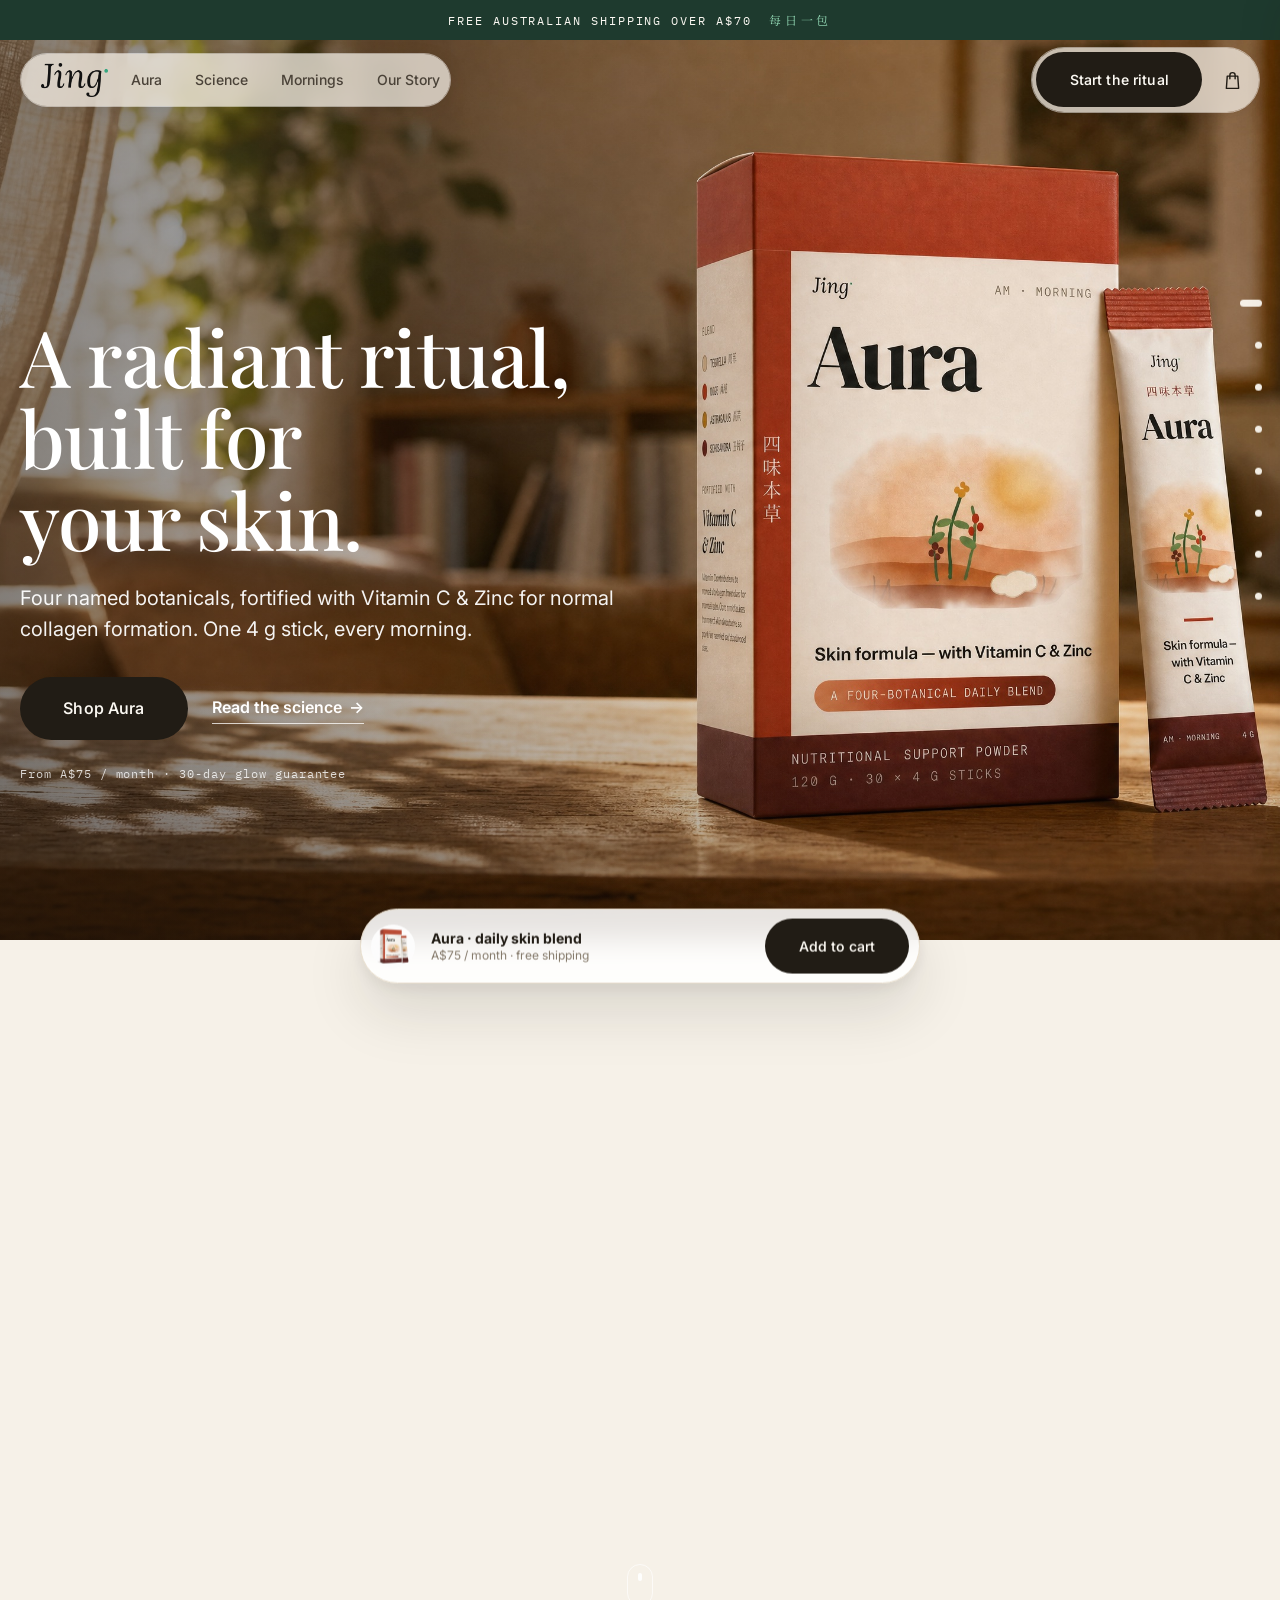
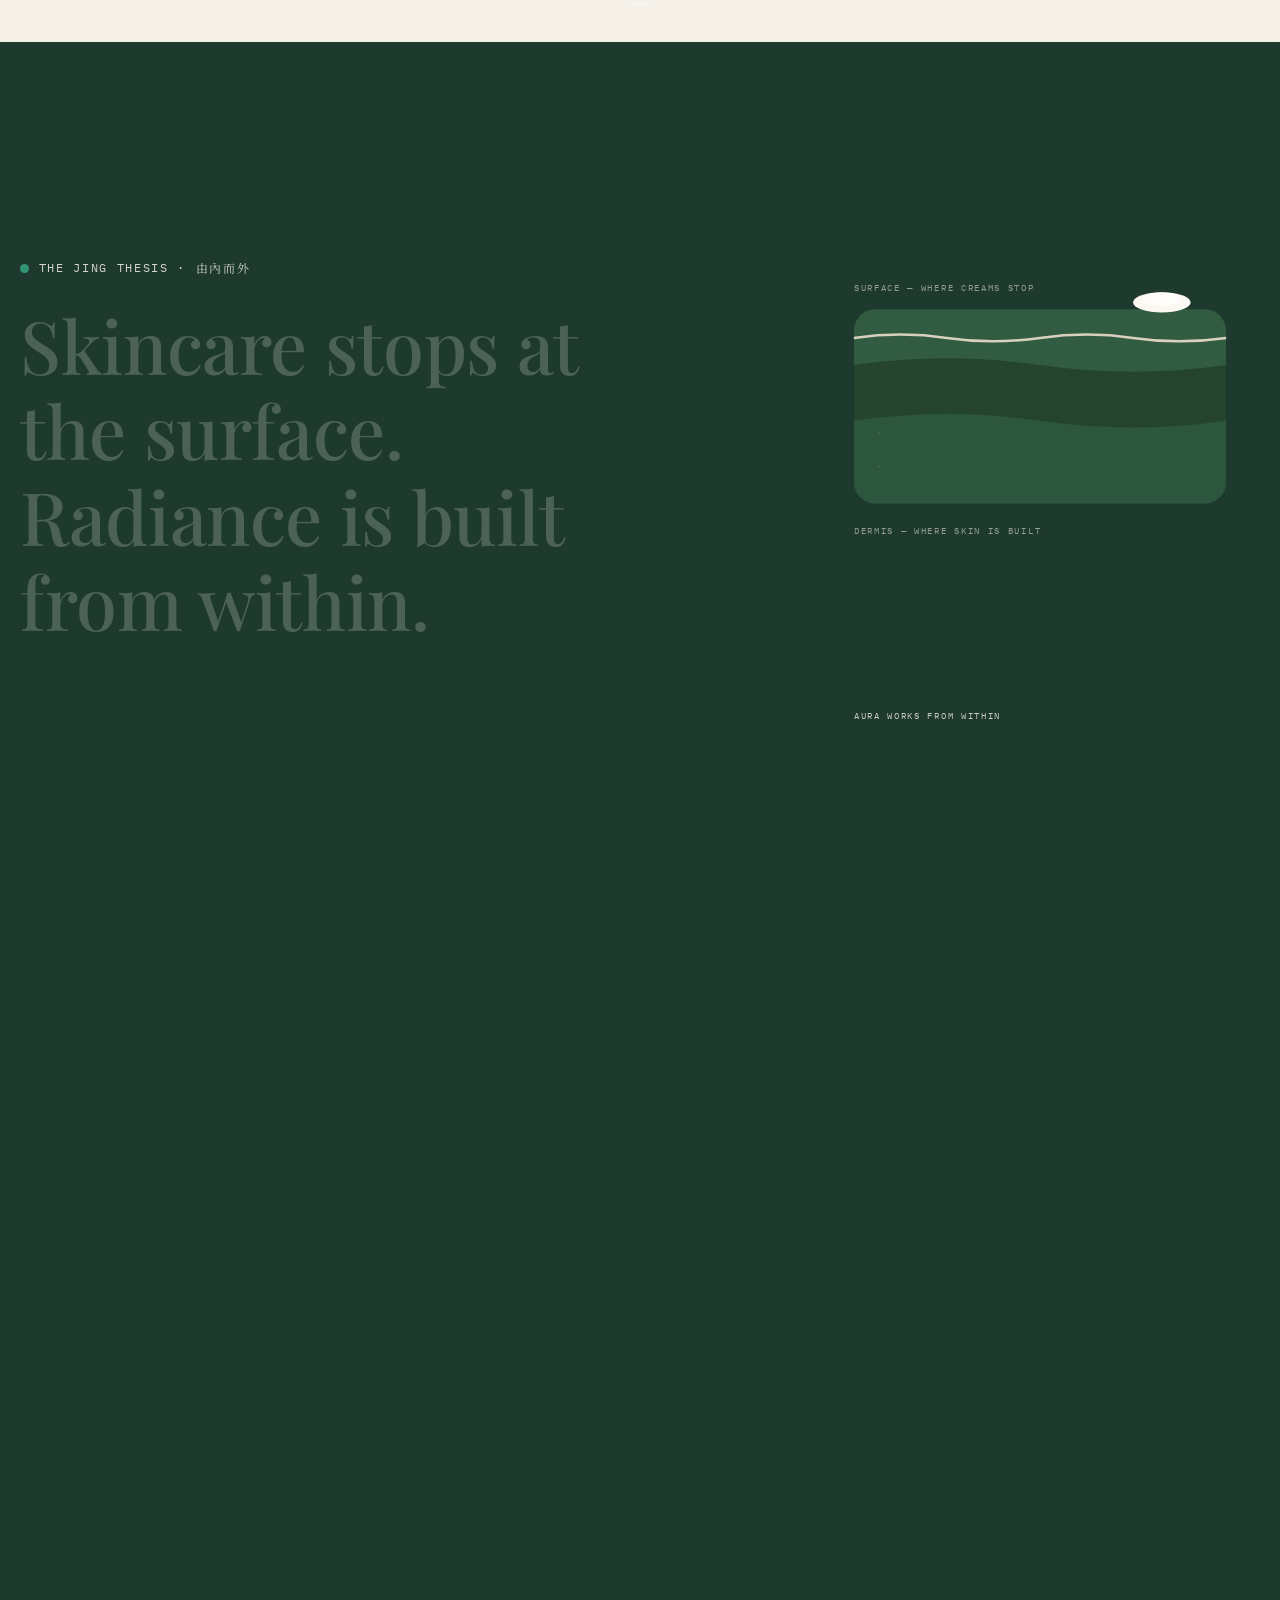
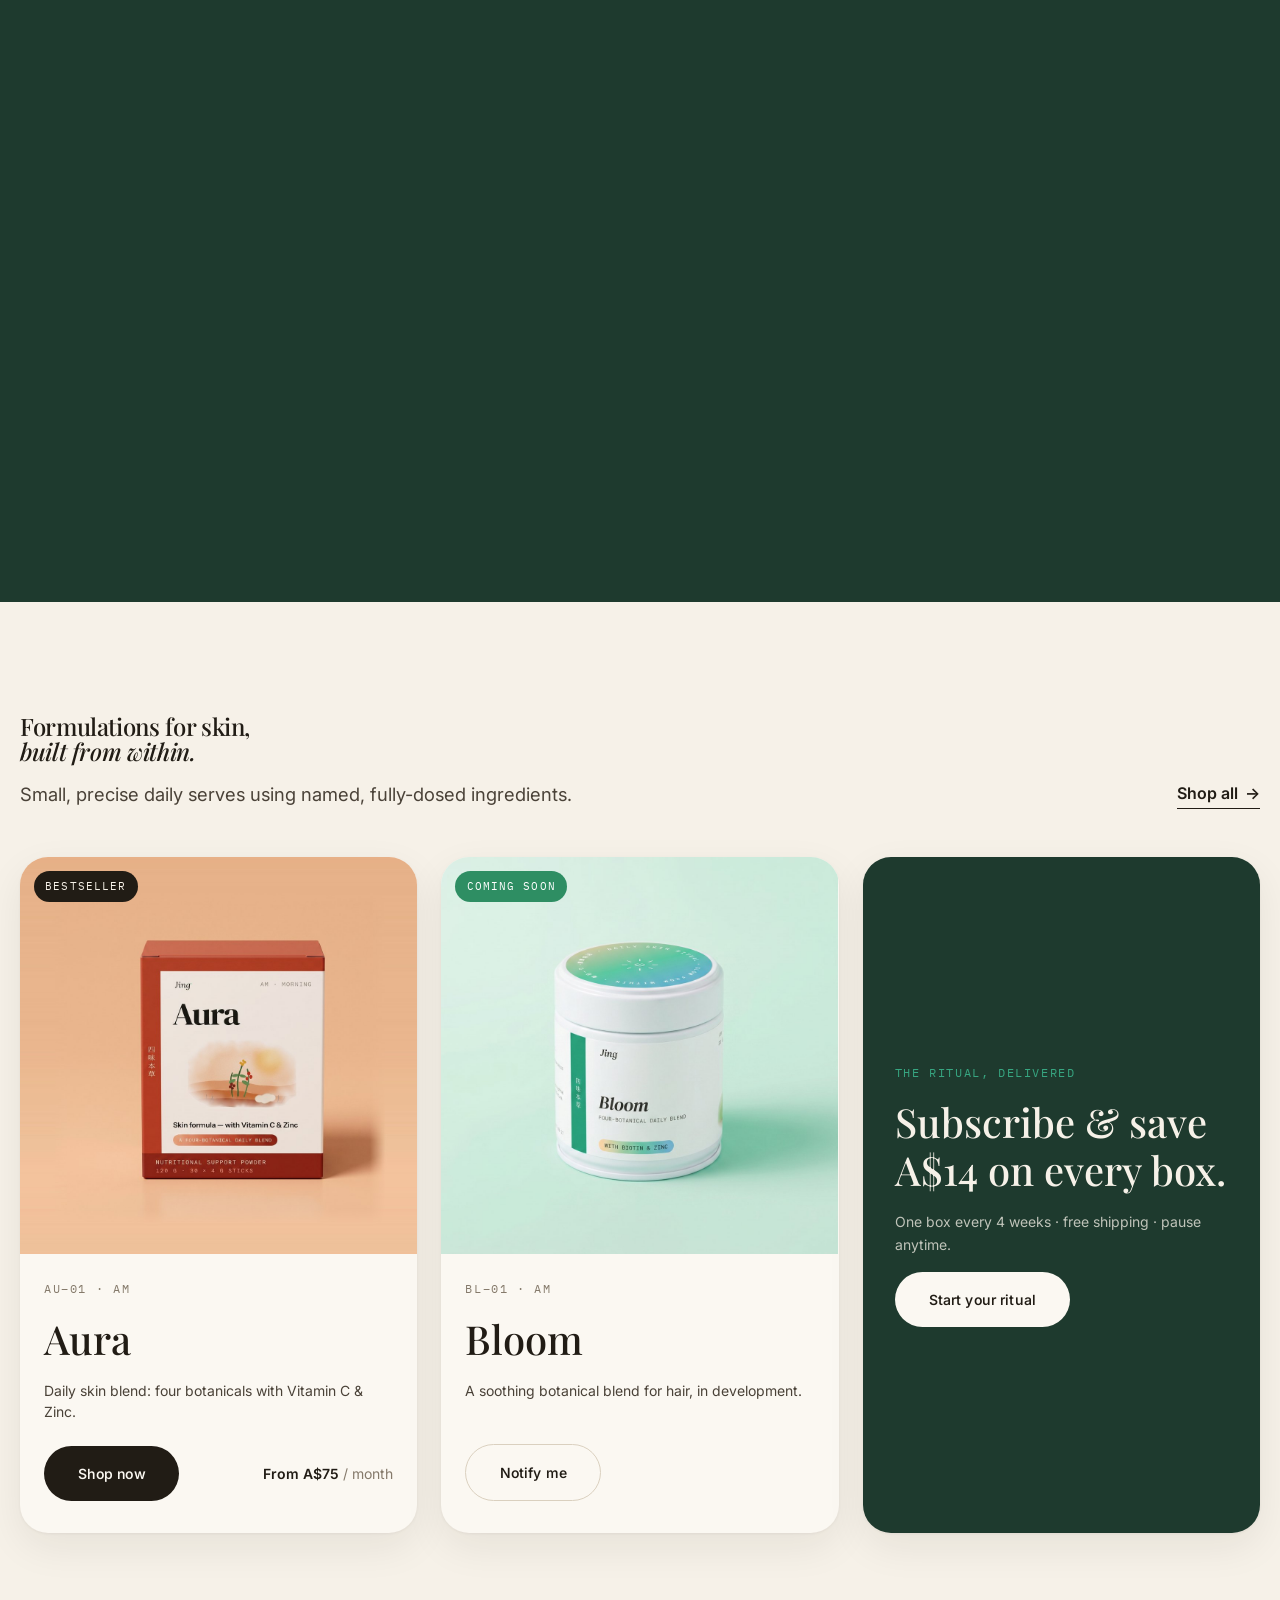
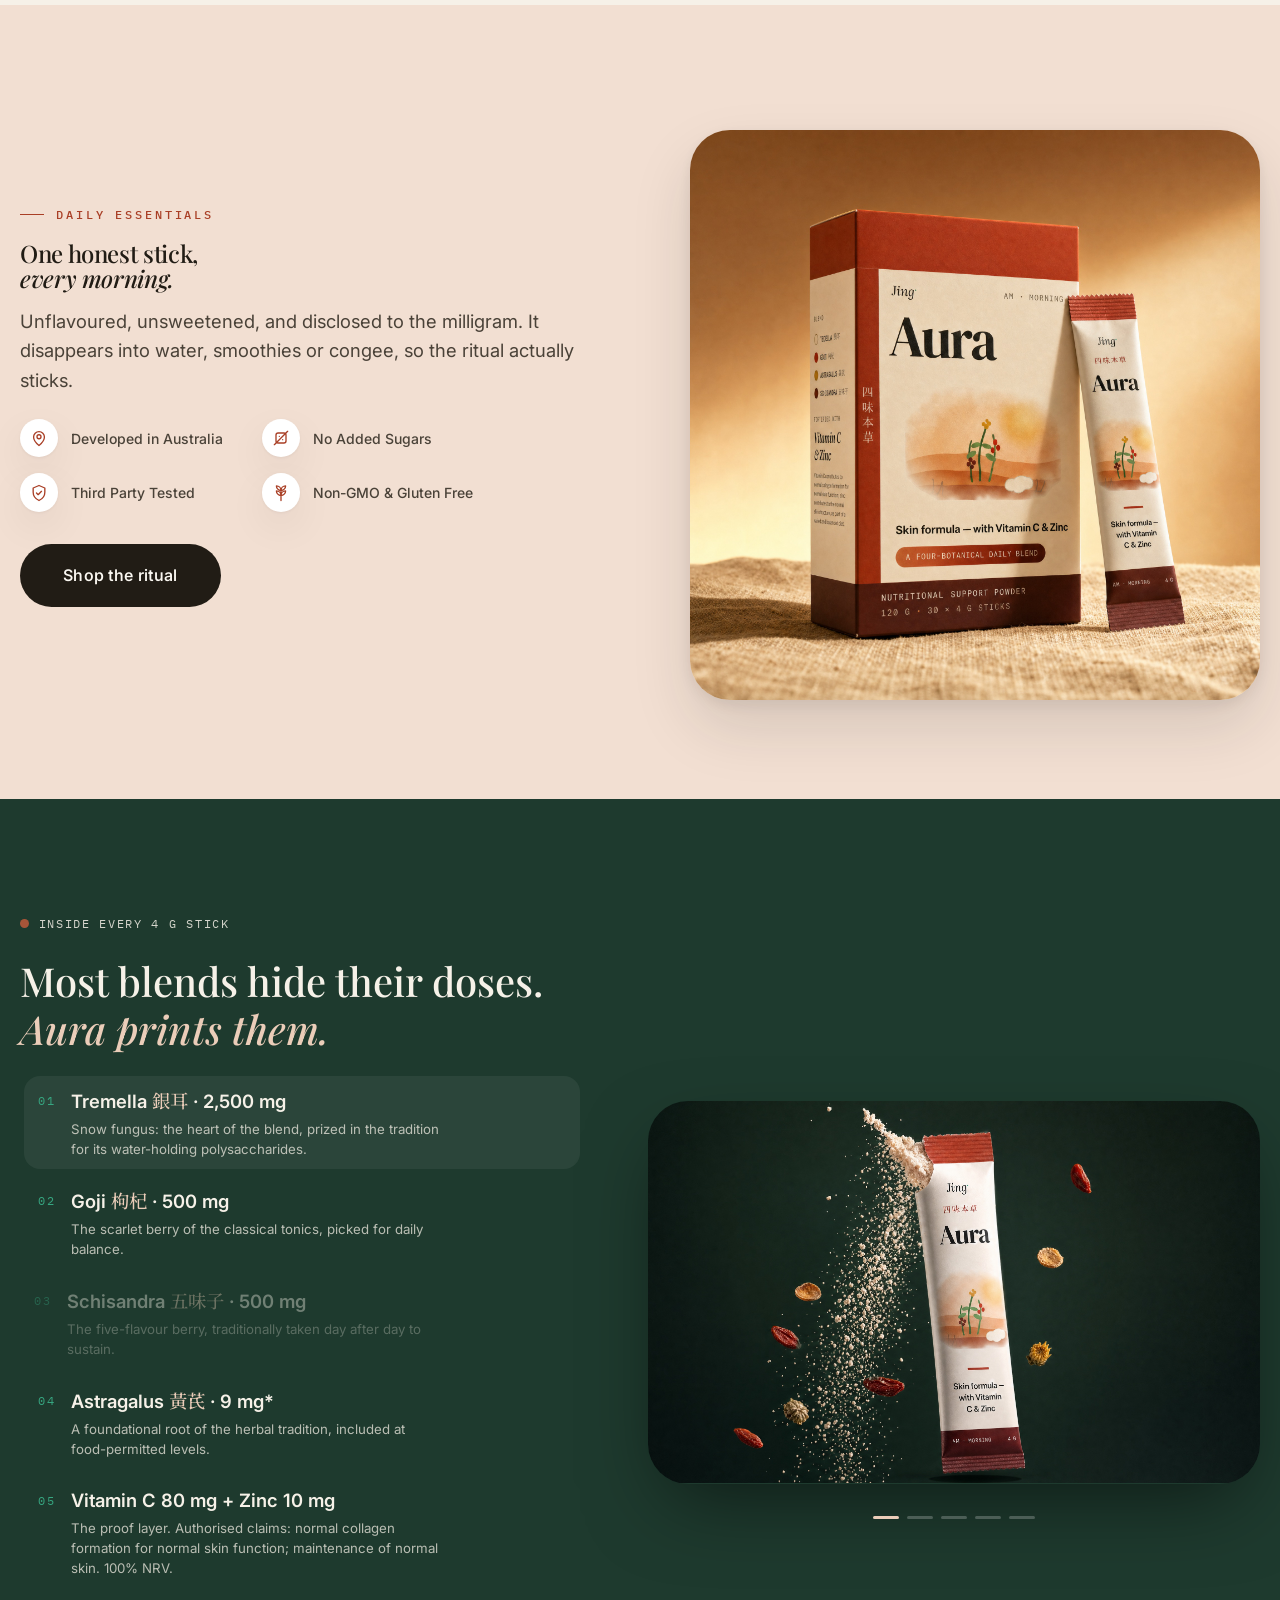
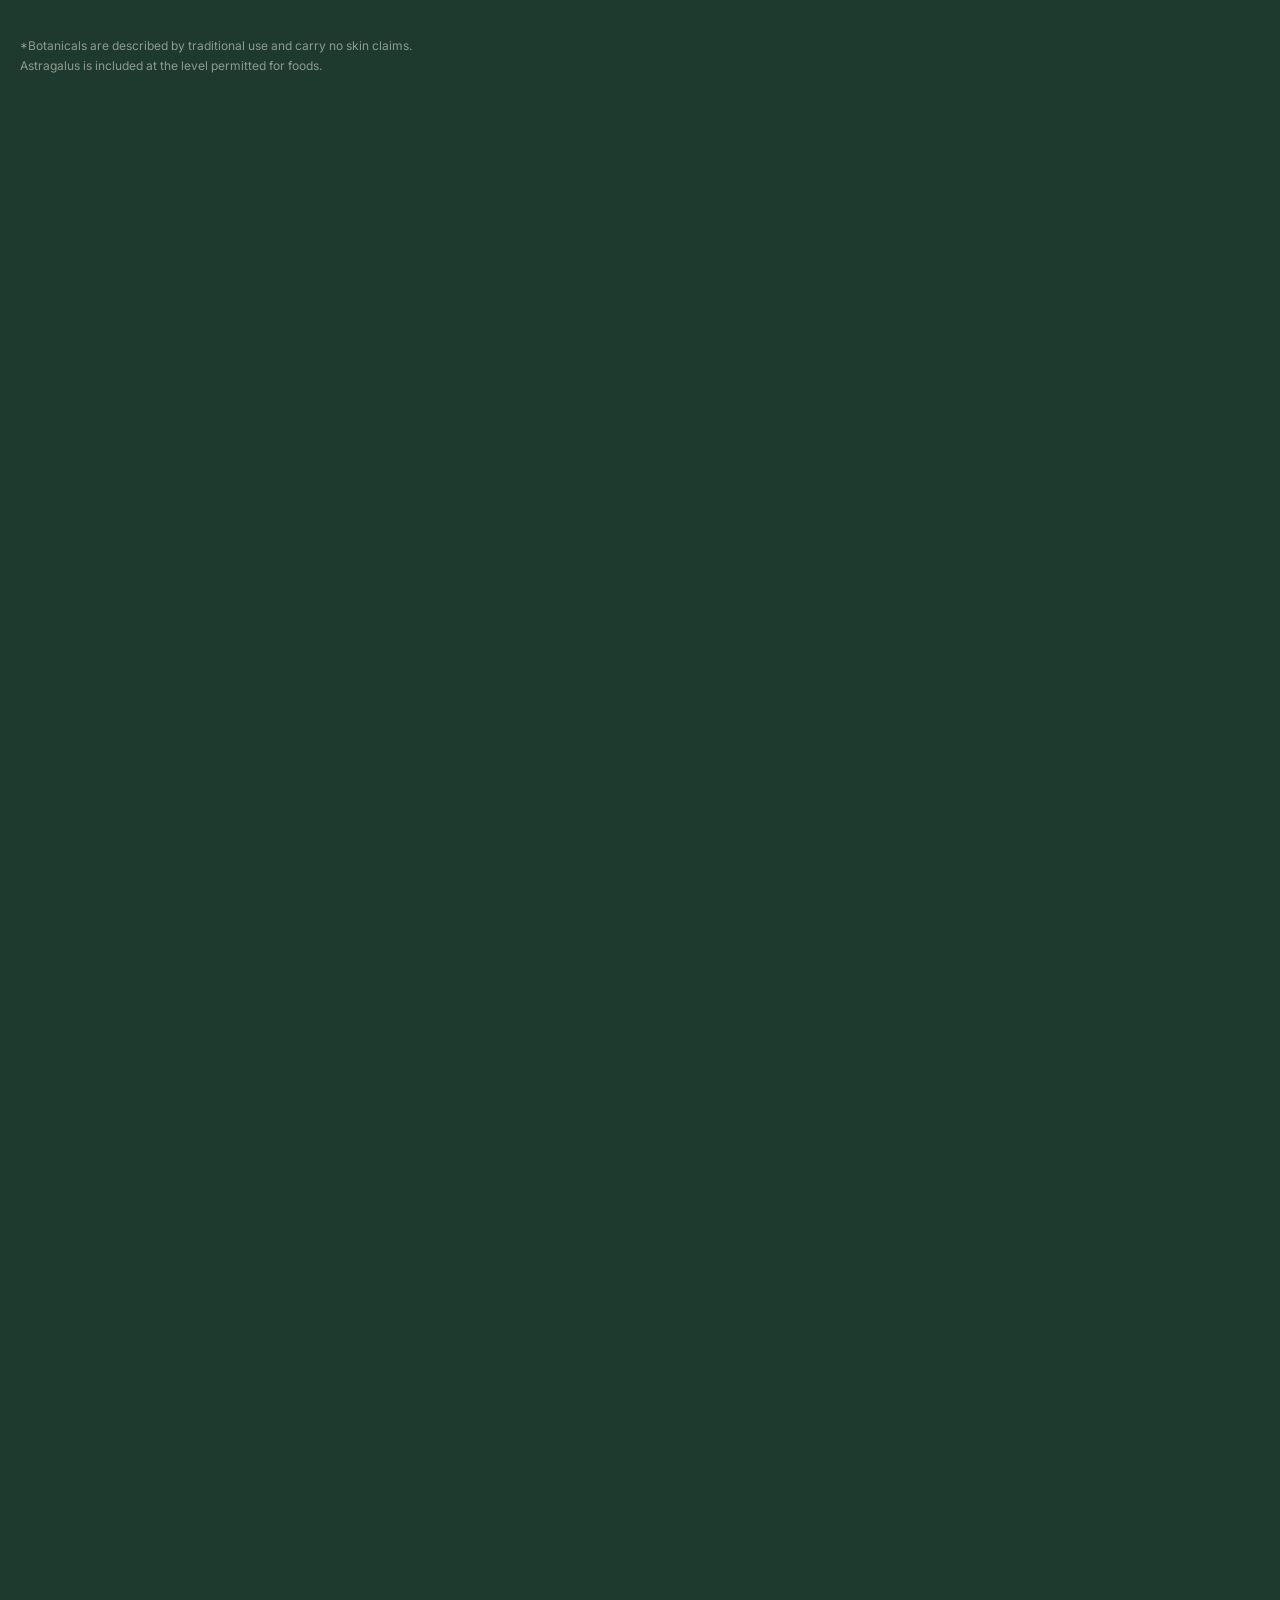
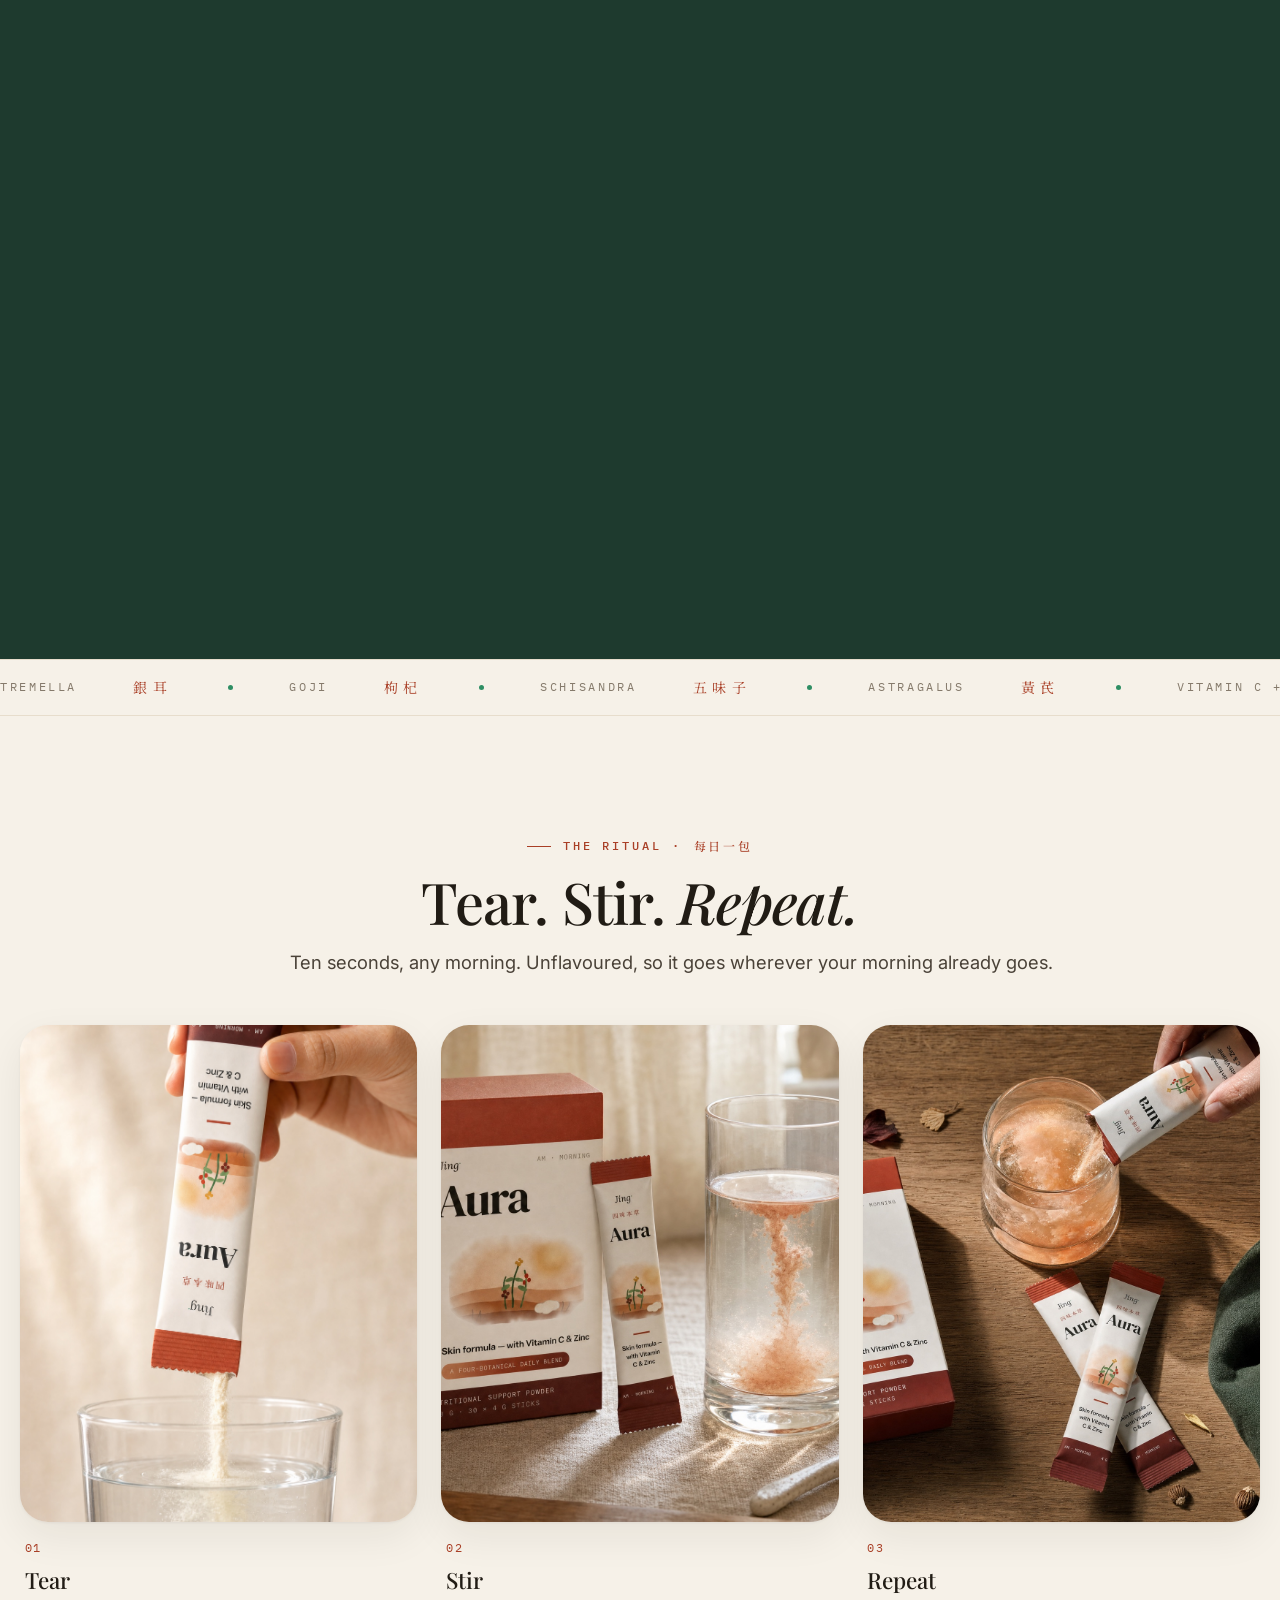
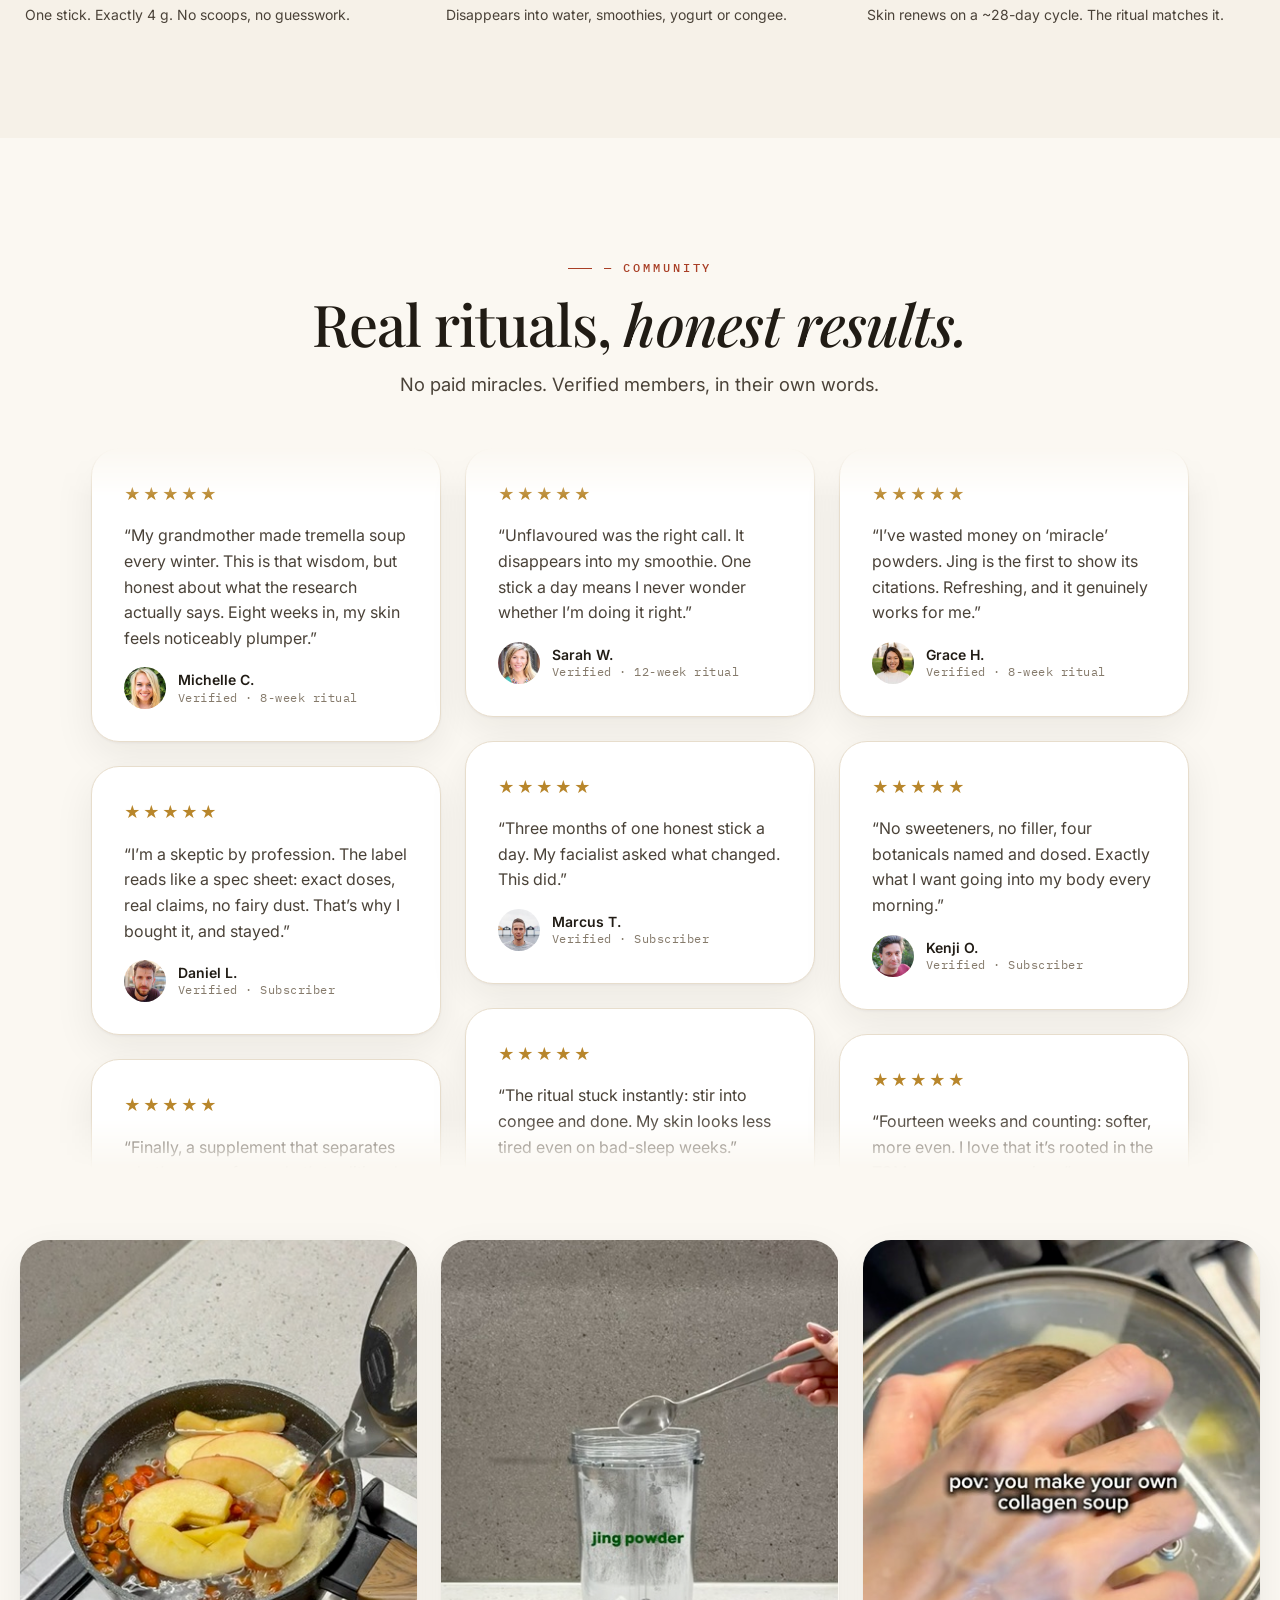
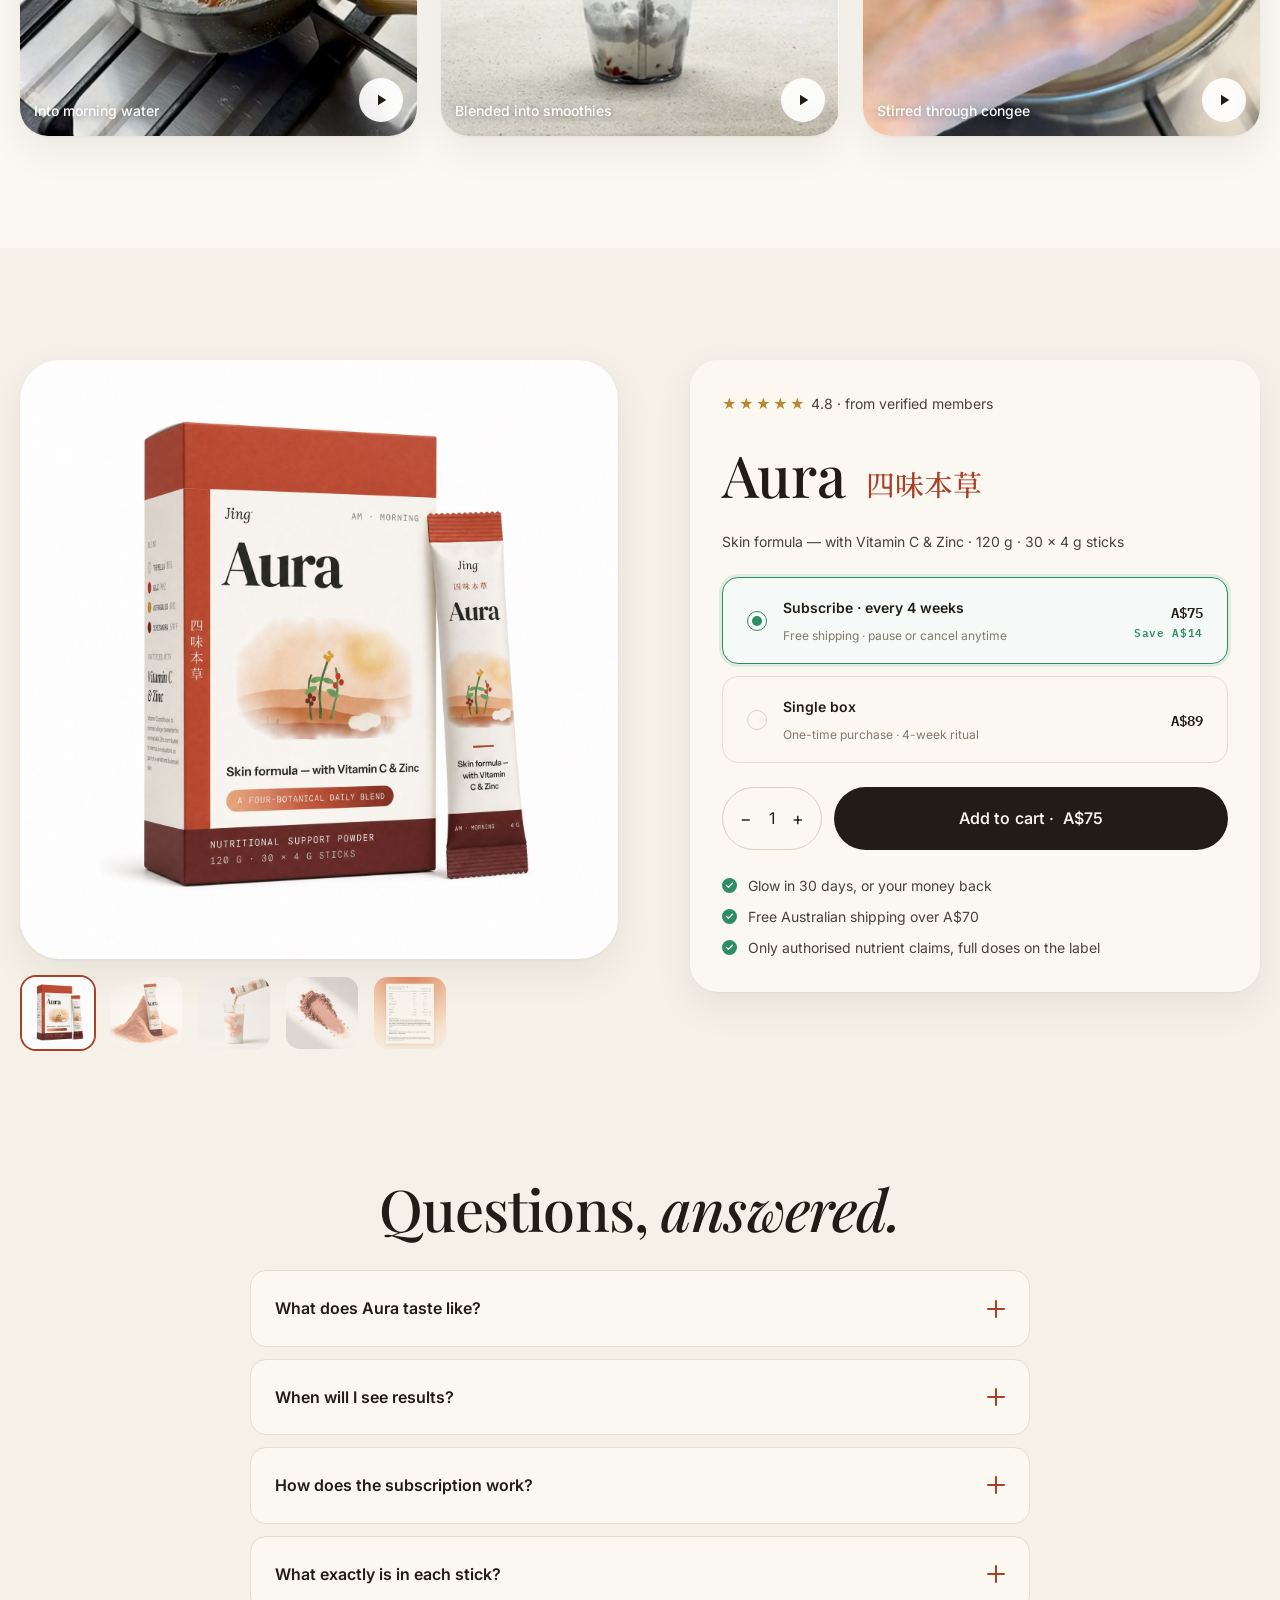
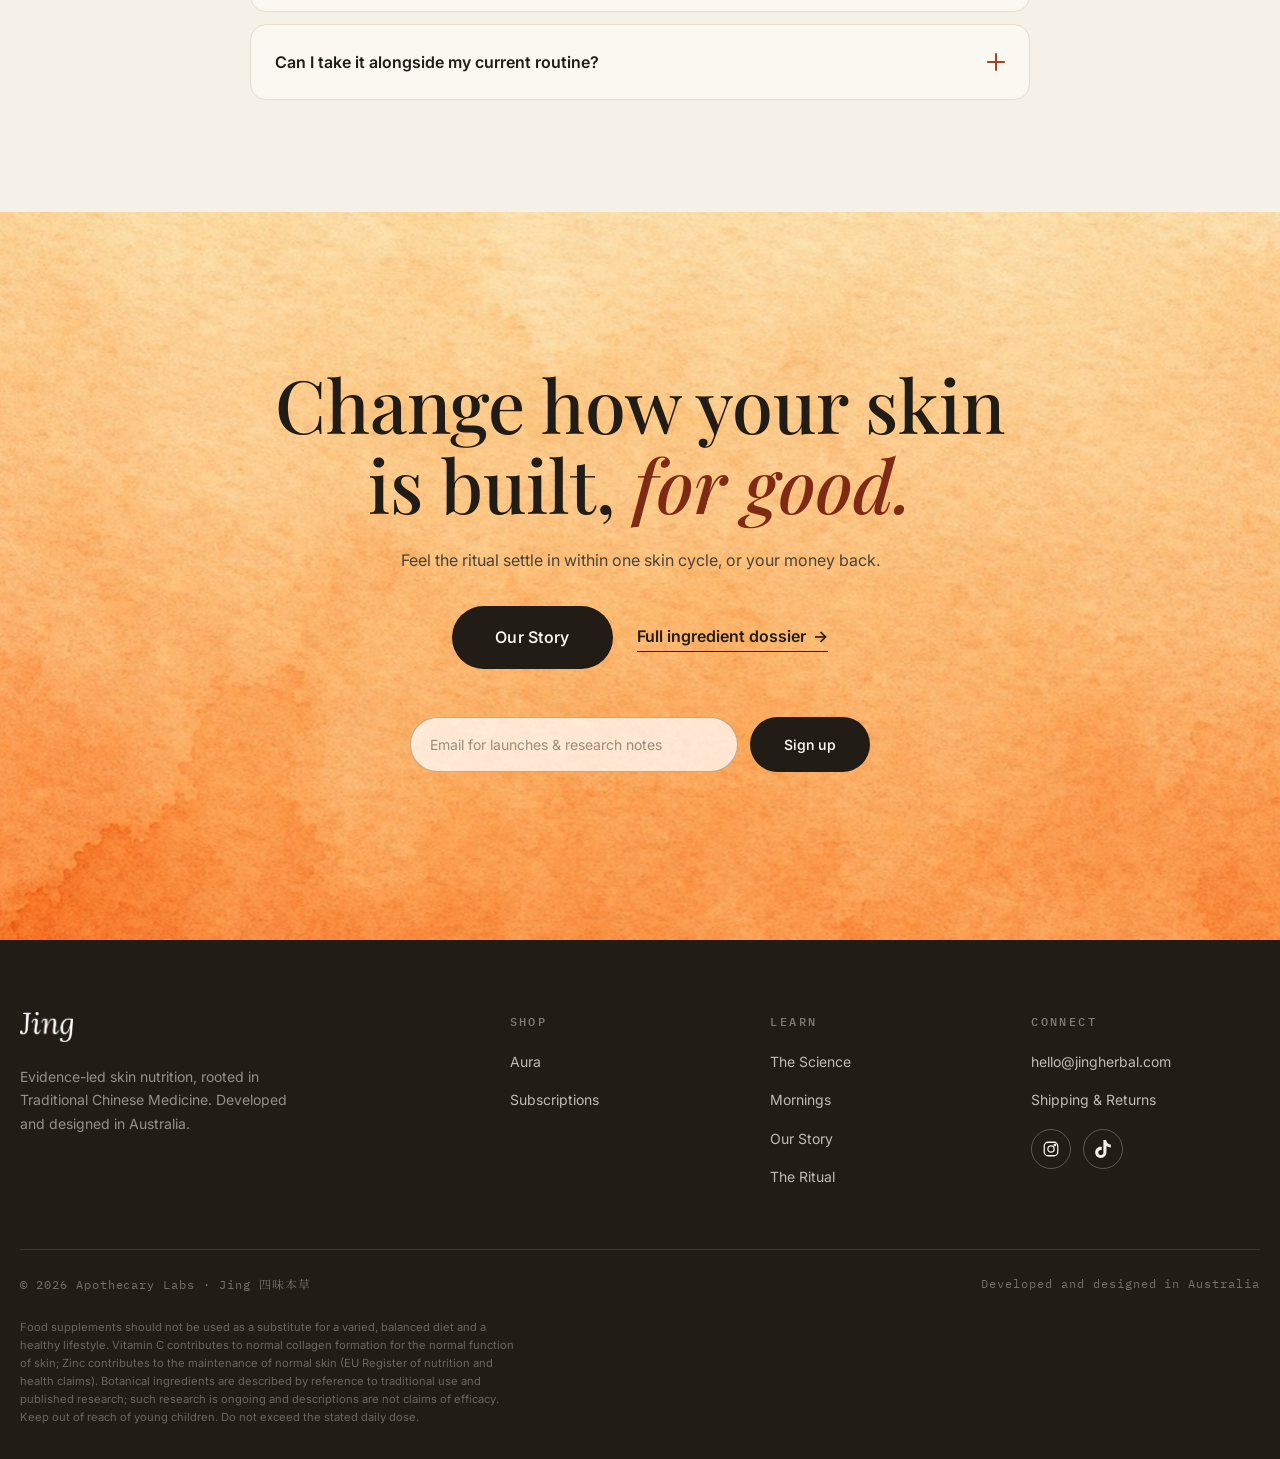
==== index.html @ 1499d281 "Add section dot rail with hover labels; one-line ritual lead; remove em dashes from body copy Co-Aut" ====
<!DOCTYPE html>
<html lang="en">
<head>
  <meta charset="UTF-8">
  <meta name="viewport" content="width=device-width, initial-scale=1">
  <title>Jing · Aura: A radiant ritual, built for your skin</title>
  <meta name="description" content="Jing Aura is a four-botanical daily blend of tremella, goji, schisandra and astragalus, fortified with Vitamin C & Zinc for normal collagen formation and skin structure. One stick, 4 g, daily.">
  <link rel="preconnect" href="https://fonts.googleapis.com">
  <link rel="preconnect" href="https://fonts.gstatic.com" crossorigin>
  <link href="https://fonts.googleapis.com/css2?family=Playfair+Display:ital,wght@0,400;0,500;0,600;1,400;1,500;1,600&family=Inter:wght@300;400;500;600;700&family=IBM+Plex+Mono:wght@400;500&display=swap" rel="stylesheet">
  <link href="https://fonts.googleapis.com/css2?family=Noto+Serif+TC:wght@500;600&display=swap&text=精氣神四味本草每日一包銀耳枸杞黃芪五味子由內而外" rel="stylesheet">
  <link rel="stylesheet" href="css/styles.css">
  <link rel="stylesheet" href="css/landing.css">
  <link rel="icon" href="assets/lid-badge.png" type="image/png">
</head>
<body class="home">
  <a class="skip-link" href="#main">Skip to content</a>

  <div class="announce">Free Australian shipping over A$70 <span class="cjk">每日一包</span></div>

  <header class="header sd-header">
    <div class="container header-inner">
      <div class="nav-cluster">
        <a href="index.html" class="logo" aria-label="Jing — home"><img src="assets/logo-dark.png" alt="Jing" width="472" height="241"></a>
        <nav class="nav" aria-label="Main navigation">
          <a href="aura.html">Aura</a>
          <a href="standards.html">Science</a>
          <a href="mornings.html">Mornings</a>
          <a href="our-story.html">Our Story</a>
        </nav>
      </div>
      <div class="header-actions">
        <a href="#buy" class="btn btn--primary sd-header-cta">Start the ritual</a>
        <button class="cart-btn" data-cart-open aria-label="Open cart">
          <svg viewBox="0 0 24 24" fill="none" stroke="currentColor" stroke-width="1.6" stroke-linecap="round" stroke-linejoin="round" aria-hidden="true"><path d="M6 7h12l1 14H5L6 7Z"/><path d="M9 10V6a3 3 0 0 1 6 0v4"/></svg>
          <span class="cart-count" aria-hidden="true">0</span>
        </button>
        <button class="menu-btn" aria-label="Toggle menu" aria-expanded="false">
          <svg viewBox="0 0 24 24" fill="none" stroke="currentColor" stroke-width="1.6" stroke-linecap="round" aria-hidden="true"><path d="M4 7h16M4 12h16M4 17h16"/></svg>
        </button>
      </div>
    </div>
  </header>

  <main id="main">

    <!-- ============ HERO ============ -->
    <section class="sd-hero" id="top" data-hero aria-label="Jing Aura">
      <div class="sd-hero-media" data-hero-media>
        <video class="sd-hero-video" autoplay muted loop playsinline preload="auto"
               poster="assets/gen/hero-banner.jpg" aria-hidden="true">
          <source src="assets/gen/hero-motion.mp4" type="video/mp4">
        </video>
        <div class="sd-hero-shade" aria-hidden="true"></div>
      </div>
      <div class="sd-hero-copy" data-hero-copy>
        <div class="container">
          <div class="sd-hero-col">
            <h1 class="sd-hero-title">A radiant ritual,<br>built for<br>your skin.</h1>
            <p class="sd-hero-sub">Four named botanicals, fortified with Vitamin C &amp; Zinc for normal collagen formation. One 4&nbsp;g stick, every morning.</p>
            <div class="sd-hero-cta">
              <a href="#buy" class="btn btn--primary btn--lg">Shop Aura</a>
              <a href="standards.html" class="sd-arrow-link">Read the science <span aria-hidden="true">→</span></a>
            </div>
            <p class="sd-hero-from">From A$75 / month · 30-day glow guarantee</p>
          </div>
        </div>
      </div>
      <div class="sd-hero-cue" aria-hidden="true"><span></span></div>
    </section>

    <!-- ============ STATEMENT (pinned text scrub + nourish animation) ============ -->
    <section class="sd-statement" id="thesis" data-statement aria-label="Why Jing">
      <div class="sd-statement-pin">
        <div class="container sd-statement-grid">
          <div>
            <p class="sd-statement-eyebrow"><span class="sd-dot" aria-hidden="true"></span>The Jing thesis · <span class="cjk">由內而外</span></p>
            <h2 class="sd-statement-text" data-statement-text>Skincare stops at the surface. Radiance is built from within.</h2>
            <a href="standards.html" class="btn btn--light sd-statement-link">How Aura works</a>
          </div>
          <div class="sd-nourish" data-nourish aria-hidden="true">
            <svg viewBox="0 0 520 560" fill="none" xmlns="http://www.w3.org/2000/svg">
              <defs>
                <radialGradient id="nrGlowGrad" cx="50%" cy="72%" r="60%">
                  <stop offset="0%" stop-color="#F2DFD2" stop-opacity="0.55"/>
                  <stop offset="55%" stop-color="#EBCDB9" stop-opacity="0.18"/>
                  <stop offset="100%" stop-color="#EBCDB9" stop-opacity="0"/>
                </radialGradient>
                <clipPath id="nrSkinClip"><rect x="40" y="64" width="440" height="230" rx="26"/></clipPath>
              </defs>

              <!-- rising nutrients in the body, en route to the skin -->
              <g data-nr="dotsOut">
                <circle cx="238" cy="470" r="6"   fill="#F6F1E8"/>
                <circle cx="262" cy="486" r="4"   fill="#C05B3B"/>
                <circle cx="220" cy="500" r="5"   fill="#EBCDB9"/>
                <circle cx="280" cy="478" r="3.4" fill="#B8862B"/>
                <circle cx="247" cy="492" r="4.6" fill="#F6F1E8"/>
                <circle cx="296" cy="504" r="4"   fill="#A93F26"/>
                <circle cx="226" cy="482" r="3.2" fill="#EBCDB9"/>
                <circle cx="266" cy="472" r="5"   fill="#F2DFD2"/>
                <circle cx="304" cy="490" r="3.4" fill="#C05B3B"/>
                <circle cx="242" cy="508" r="4"   fill="#B8862B"/>
              </g>

              <!-- the stick you actually take: down in the body, feeding upward -->
              <g data-nr="stick">
                <rect x="316" y="452" width="56" height="128" rx="11" transform="rotate(148 344 516)" fill="#FBF8F2"/>
                <rect x="316" y="452" width="56" height="30" rx="11" transform="rotate(148 344 516)" fill="#A93F26"/>
                <rect x="326" y="548" width="36" height="22" rx="5" transform="rotate(148 344 516)" fill="#6E1F1D"/>
              </g>

              <!-- skin block: the destination, up at the surface -->
              <g clip-path="url(#nrSkinClip)">
                <rect x="40" y="64" width="440" height="230" fill="#24442F"/>
                <!-- epidermis -->
                <path d="M40 130 Q 150 114 260 130 T 480 130 V 64 H 40 Z" fill="#3C7050" opacity="0.55"/>
                <!-- dermis band -->
                <path d="M40 196 Q 150 180 260 196 T 480 196 V 294 H 40 Z" fill="#2E5A40" opacity="0.85"/>
                <!-- nutrients arriving inside the dermis, rising -->
                <g data-nr="dotsIn">
                  <circle cx="120" cy="286" r="4.4" fill="#F2DFD2"/>
                  <circle cx="180" cy="292" r="3.4" fill="#C05B3B"/>
                  <circle cx="244" cy="288" r="5"   fill="#F6F1E8"/>
                  <circle cx="308" cy="294" r="3.6" fill="#B8862B"/>
                  <circle cx="368" cy="286" r="4.4" fill="#EBCDB9"/>
                  <circle cx="424" cy="292" r="3.2" fill="#A93F26"/>
                  <circle cx="150" cy="296" r="3"   fill="#EBCDB9"/>
                  <circle cx="276" cy="298" r="4"   fill="#F2DFD2"/>
                  <circle cx="340" cy="300" r="3.2" fill="#C05B3B"/>
                  <circle cx="400" cy="298" r="4.2" fill="#F6F1E8"/>
                </g>
                <!-- collagen mesh: brightens as nutrients arrive -->
                <g data-nr="mesh" stroke="#EBCDB9" stroke-width="1.6" stroke-linecap="round">
                  <path d="M70 250 L 120 210 L 170 248 L 220 208 L 270 246 L 320 206 L 370 244 L 420 208 L 458 242"/>
                  <path d="M70 210 L 120 248 L 170 208 L 220 246 L 270 206 L 320 244 L 370 204 L 420 242 L 458 208"/>
                </g>
                <!-- inner glow rising toward the surface -->
                <rect data-nr="glow" x="40" y="64" width="440" height="230" fill="url(#nrGlowGrad)"/>
                <!-- surface line: dull → plump crossfade -->
                <path data-nr="surf1" d="M40 98 Q 96 90 150 98 T 260 98 T 370 98 T 480 98" stroke="#DAD0BF" stroke-width="3" stroke-linecap="round" fill="none"/>
                <path data-nr="surf2" d="M40 96 Q 96 80 150 96 T 260 96 T 370 96 T 480 96" stroke="#F6F1E8" stroke-width="4" stroke-linecap="round" fill="none"/>
                <!-- sheen that sweeps across the plumped surface -->
                <path data-nr="sheen" d="M120 88 Q 190 74 260 88" stroke="#FFFFFF" stroke-width="5" stroke-linecap="round" fill="none" opacity="0"/>
              </g>

              <!-- the topical cream: sits on the surface, never gets in -->
              <g data-nr="cream">
                <ellipse cx="404" cy="56" rx="34" ry="12" fill="#FBF8F2"/>
                <ellipse cx="404" cy="52" rx="22" ry="8" fill="#FFFFFF" opacity="0.8"/>
              </g>

              <!-- labels -->
              <g data-nr="labels" font-family="IBM Plex Mono, monospace" font-size="11" letter-spacing="2" fill="#F6F1E8">
                <text x="40" y="42" opacity="0.55">SURFACE — WHERE CREAMS STOP</text>
                <text x="40" y="330" opacity="0.55">DERMIS — WHERE SKIN IS BUILT</text>
                <text x="40" y="548" opacity="0.8">AURA WORKS FROM WITHIN</text>
              </g>
            </svg>
          </div>
        </div>
      </div>
    </section>

    <!-- ============ PRODUCT RANGE ============ -->
    <section class="sd-range" id="range">
      <div class="container">
        <div class="sd-range-head reveal">
          <div>
            <h2 class="display">Formulations for skin,<br><em>built from within.</em></h2>
            <p class="lead">Small, precise daily serves using named, fully-dosed ingredients.</p>
          </div>
          <a href="aura.html" class="sd-arrow-link">Shop all <span aria-hidden="true">→</span></a>
        </div>
        <div class="sd-range-grid">
          <article class="sd-card reveal" data-hover-card>
            <div class="sd-card-media">
              <span class="sd-badge">Bestseller</span>
              <video src="assets/aura-spin.mp4" poster="assets/aura-spin-poster.jpg" muted loop playsinline preload="none" data-hover-video aria-label="The Jing Aura box, rotating"></video>
            </div>
            <div class="sd-card-info">
              <div class="sd-card-code mono">AU–01 · AM</div>
              <h3 class="sd-card-name">Aura</h3>
              <p class="sd-card-desc">Daily skin blend: four botanicals with Vitamin C &amp; Zinc.</p>
              <div class="sd-card-foot">
                <a href="#buy" class="btn btn--primary">Shop now</a>
                <span class="sd-card-price">From A$75<span> / month</span></span>
              </div>
            </div>
          </article>
          <article class="sd-card reveal" data-hover-card>
            <div class="sd-card-media sd-card-media--mint">
              <span class="sd-badge sd-badge--new">Coming soon</span>
              <video src="assets/bloom-spin.mp4" poster="assets/bloom-spin-poster.jpg" muted loop playsinline preload="none" data-hover-video aria-label="The Jing Bloom tin, rotating"></video>
            </div>
            <div class="sd-card-info">
              <div class="sd-card-code mono">BL–01 · AM</div>
              <h3 class="sd-card-name">Bloom</h3>
              <p class="sd-card-desc">A soothing botanical blend for hair, in development.</p>
              <div class="sd-card-foot">
                <a href="#newsletter" class="btn btn--ghost">Notify me</a>
              </div>
            </div>
          </article>
          <article class="sd-card sd-card--panel reveal">
            <div class="sd-card-panel-inner">
              <p class="sd-card-panel-eyebrow mono">The ritual, delivered</p>
              <h3 class="sd-card-panel-title">Subscribe &amp; save A$14 on every box.</h3>
              <p class="sd-card-panel-desc">One box every 4 weeks · free shipping · pause anytime.</p>
              <a href="#buy" class="btn btn--light">Start your ritual</a>
            </div>
          </article>
        </div>
      </div>
    </section>

    <!-- ============ BUNDLE / SUBSCRIBE BAND ============ -->
    <section class="sd-bundle" id="essentials">
      <div class="container sd-bundle-grid">
        <div class="sd-bundle-copy reveal">
          <span class="eyebrow eyebrow--terra">Daily essentials</span>
          <h2 class="display">One honest stick,<br><em>every morning.</em></h2>
          <p class="lead">Unflavoured, unsweetened, and disclosed to the milligram. It disappears into water, smoothies or congee, so the ritual actually sticks.</p>
          <ul class="sd-fact-grid">
            <li class="sd-fact">
              <span class="sd-fact-icon" aria-hidden="true"><svg viewBox="0 0 24 24" fill="none" stroke="currentColor" stroke-width="1.6" stroke-linecap="round" stroke-linejoin="round"><path d="M12 21s-6.5-5.2-6.5-10.2a6.5 6.5 0 0 1 13 0C18.5 15.8 12 21 12 21Z"/><circle cx="12" cy="10.5" r="2.4"/></svg></span>
              <span>Developed in Australia</span>
            </li>
            <li class="sd-fact">
              <span class="sd-fact-icon" aria-hidden="true"><svg viewBox="0 0 24 24" fill="none" stroke="currentColor" stroke-width="1.6" stroke-linecap="round" stroke-linejoin="round"><rect x="6" y="6" width="12" height="12" rx="2.5"/><path d="M10 10h.01M14 14h.01M4 20 20 4"/></svg></span>
              <span>No Added Sugars</span>
            </li>
            <li class="sd-fact">
              <span class="sd-fact-icon" aria-hidden="true"><svg viewBox="0 0 24 24" fill="none" stroke="currentColor" stroke-width="1.6" stroke-linecap="round" stroke-linejoin="round"><path d="M12 3l7 3v5c0 4.5-3 8-7 10-4-2-7-5.5-7-10V6l7-3Z"/><path d="M9 12l2 2 4-4"/></svg></span>
              <span>Third Party Tested</span>
            </li>
            <li class="sd-fact">
              <span class="sd-fact-icon" aria-hidden="true"><svg viewBox="0 0 24 24" fill="none" stroke="currentColor" stroke-width="1.6" stroke-linecap="round" stroke-linejoin="round"><path d="M12 21V9M12 9c0-3 2.4-5.5 5.5-5.5C17.5 6.5 15 9 12 9Zm0 0c0-3-2.4-5.5-5.5-5.5C6.5 6.5 9 9 12 9Zm0 6c0-3 2.4-5.5 5.5-5.5 0 3-2.5 5.5-5.5 5.5Zm0 0c0-3-2.4-5.5-5.5-5.5 0 3 2.5 5.5 5.5 5.5Z"/></svg></span>
              <span>Non-GMO &amp; Gluten Free</span>
            </li>
          </ul>
          <a href="#buy" class="btn btn--primary btn--lg">Shop the ritual</a>
        </div>
        <figure class="sd-bundle-media reveal">
          <video src="assets/gen/essentials-motion.mp4" poster="assets/gen/product-studio.jpg" muted loop playsinline preload="none" data-ambient-video aria-label="The Jing Aura box with a stick sachet leaning against it, warm light drifting across the linen" width="2048" height="2048"></video>
        </figure>
      </div>
    </section>

    <!-- ============ MECHANISM (pinned scrub) ============ -->
    <section class="sd-mech" id="inside" data-mech aria-label="What is inside Aura">
      <div class="sd-mech-pin">
        <div class="container sd-mech-grid">
          <div class="sd-mech-rail">
            <p class="sd-statement-eyebrow"><span class="sd-dot sd-dot--terra" aria-hidden="true"></span>Inside every 4 g stick</p>
            <h2 class="sd-mech-title">Most blends hide their doses. <em>Aura prints them.</em></h2>
            <div class="sd-mech-steps" data-mech-steps>
              <div class="sd-mech-step is-active" data-mech-step>
                <span class="sd-mech-step-n mono">01</span>
                <div><h3>Tremella <span class="cjk">銀耳</span> · 2,500 mg</h3>
                <p>Snow fungus: the heart of the blend, prized in the tradition for its water-holding polysaccharides.</p></div>
              </div>
              <div class="sd-mech-step" data-mech-step>
                <span class="sd-mech-step-n mono">02</span>
                <div><h3>Goji <span class="cjk">枸杞</span> · 500 mg</h3>
                <p>The scarlet berry of the classical tonics, picked for daily balance.</p></div>
              </div>
              <div class="sd-mech-step" data-mech-step>
                <span class="sd-mech-step-n mono">03</span>
                <div><h3>Schisandra <span class="cjk">五味子</span> · 500 mg</h3>
                <p>The five-flavour berry, traditionally taken day after day to sustain.</p></div>
              </div>
              <div class="sd-mech-step" data-mech-step>
                <span class="sd-mech-step-n mono">04</span>
                <div><h3>Astragalus <span class="cjk">黃芪</span> · 9 mg*</h3>
                <p>A foundational root of the herbal tradition, included at food-permitted levels.</p></div>
              </div>
              <div class="sd-mech-step" data-mech-step>
                <span class="sd-mech-step-n mono">05</span>
                <div><h3>Vitamin C 80 mg + Zinc 10 mg</h3>
                <p>The proof layer. Authorised claims: normal collagen formation for normal skin function; maintenance of normal skin. 100% NRV.</p></div>
              </div>
            </div>
            <p class="sd-mech-foot">*Botanicals are described by traditional use and carry no skin claims. Astragalus is included at the level permitted for foods.</p>
          </div>
          <div class="sd-mech-stage">
            <video src="assets/gen/science-motion.mp4" poster="assets/gen/science-concept.jpg" muted loop playsinline preload="none" data-mech-video aria-label="Aura stick sachet with powder and botanicals suspended around it"></video>
            <div class="sd-mech-progress" aria-hidden="true">
              <span class="is-on"></span><span></span><span></span><span></span><span></span>
            </div>
          </div>
        </div>
      </div>
    </section>

    <!-- ============ MARQUEE ============ -->
    <div class="marquee" aria-hidden="true">
      <div class="marquee-track">
        <span class="marquee-item">Tremella <span class="cjk">銀耳</span><span class="dot"></span>Goji <span class="cjk">枸杞</span><span class="dot"></span>Schisandra <span class="cjk">五味子</span><span class="dot"></span>Astragalus <span class="cjk">黃芪</span><span class="dot"></span>Vitamin C + Zinc<span class="dot"></span>Glow from within<span class="dot"></span></span>
        <span class="marquee-item">Tremella <span class="cjk">銀耳</span><span class="dot"></span>Goji <span class="cjk">枸杞</span><span class="dot"></span>Schisandra <span class="cjk">五味子</span><span class="dot"></span>Astragalus <span class="cjk">黃芪</span><span class="dot"></span>Vitamin C + Zinc<span class="dot"></span>Glow from within<span class="dot"></span></span>
      </div>
    </div>

    <!-- ============ HOW-TO / RITUAL ============ -->
    <section class="sd-how" id="ritual">
      <div class="container">
        <div class="section-head center reveal">
          <span class="eyebrow eyebrow--terra">The ritual · <span class="cjk">每日一包</span></span>
          <h2 class="display">Tear. Stir. <em>Repeat.</em></h2>
          <p class="lead" style="margin-inline:auto;max-width:none;white-space:nowrap">Ten seconds, any morning. Unflavoured, so it goes wherever your morning already goes.</p>
        </div>
        <div class="sd-how-grid">
          <figure class="sd-how-step reveal" style="--reveal-delay:0s">
            <img src="assets/gen/hands-pour.jpg" alt="Hands tearing an Aura stick and pouring the powder into a glass of water" loading="lazy" width="1744" height="2336">
            <figcaption><span class="mono">01</span><strong>Tear</strong><p>One stick. Exactly 4 g. No scoops, no guesswork.</p></figcaption>
          </figure>
          <figure class="sd-how-step reveal" style="--reveal-delay:0.08s">
            <img src="assets/gen/ritual-1.jpg" alt="Aura powder blooming into a tall glass of water on a breakfast table" loading="lazy" width="2048" height="1360">
            <figcaption><span class="mono">02</span><strong>Stir</strong><p>Disappears into water, smoothies, yogurt or congee.</p></figcaption>
          </figure>
          <figure class="sd-how-step reveal" style="--reveal-delay:0.16s">
            <img src="assets/gen/ritual-2.jpg" alt="The finished Aura drink beside the box in soft morning light" loading="lazy" width="2048" height="1360">
            <figcaption><span class="mono">03</span><strong>Repeat</strong><p>Skin renews on a ~28-day cycle. The ritual matches it.</p></figcaption>
          </figure>
        </div>
      </div>
    </section>

    <!-- ============ PROOF ============ -->
    <section class="sd-proof" id="proof">
      <div class="container">
        <div class="section-head center reveal">
          <span class="eyebrow eyebrow--terra">— Community</span>
          <h2 class="display">Real rituals, <em>honest results.</em></h2>
          <p class="lead" style="margin-inline:auto">No paid miracles. Verified members, in their own words.</p>
        </div>
      </div>
      <div class="sd-testi-wall" data-testi-wall>
        <div class="testi-col"><div class="testi-track">
          <article class="testi-card"><span class="stars" aria-hidden="true">★★★★★</span><p class="testi-text">“My grandmother made tremella soup every winter. This is that wisdom, but honest about what the research actually says. Eight weeks in, my skin feels noticeably plumper.”</p><footer class="testi-who"><img class="testi-avatar" src="assets/av-mc.jpg" alt="" width="42" height="42"><span class="testi-name"><strong>Michelle C.</strong><span class="testi-role">Verified · 8-week ritual</span></span></footer></article>
          <article class="testi-card"><span class="stars" aria-hidden="true">★★★★★</span><p class="testi-text">“I’m a skeptic by profession. The label reads like a spec sheet: exact doses, real claims, no fairy dust. That’s why I bought it, and stayed.”</p><footer class="testi-who"><img class="testi-avatar" src="assets/av-dl.jpg" alt="" width="42" height="42"><span class="testi-name"><strong>Daniel L.</strong><span class="testi-role">Verified · Subscriber</span></span></footer></article>
          <article class="testi-card"><span class="stars" aria-hidden="true">★★★★★</span><p class="testi-text">“Finally, a supplement that separates what’s proven from what’s traditional. The honesty won me over before the glow did.”</p><footer class="testi-who"><img class="testi-avatar" src="assets/av-pn.jpg" alt="" width="42" height="42"><span class="testi-name"><strong>Priya N.</strong><span class="testi-role">Verified · 6-week ritual</span></span></footer></article>
        </div></div>
        <div class="testi-col"><div class="testi-track">
          <article class="testi-card"><span class="stars" aria-hidden="true">★★★★★</span><p class="testi-text">“Unflavoured was the right call. It disappears into my smoothie. One stick a day means I never wonder whether I’m doing it right.”</p><footer class="testi-who"><img class="testi-avatar" src="assets/av-sw.jpg" alt="" width="42" height="42"><span class="testi-name"><strong>Sarah W.</strong><span class="testi-role">Verified · 12-week ritual</span></span></footer></article>
          <article class="testi-card"><span class="stars" aria-hidden="true">★★★★★</span><p class="testi-text">“Three months of one honest stick a day. My facialist asked what changed. This did.”</p><footer class="testi-who"><img class="testi-avatar" src="assets/av-mt.jpg" alt="" width="42" height="42"><span class="testi-name"><strong>Marcus T.</strong><span class="testi-role">Verified · Subscriber</span></span></footer></article>
          <article class="testi-card"><span class="stars" aria-hidden="true">★★★★★</span><p class="testi-text">“The ritual stuck instantly: stir into congee and done. My skin looks less tired even on bad-sleep weeks.”</p><footer class="testi-who"><img class="testi-avatar" src="assets/av-al.jpg" alt="" width="42" height="42"><span class="testi-name"><strong>Ava L.</strong><span class="testi-role">Verified · 10-week ritual</span></span></footer></article>
        </div></div>
        <div class="testi-col"><div class="testi-track">
          <article class="testi-card"><span class="stars" aria-hidden="true">★★★★★</span><p class="testi-text">“I’ve wasted money on ‘miracle’ powders. Jing is the first to show its citations. Refreshing, and it genuinely works for me.”</p><footer class="testi-who"><img class="testi-avatar" src="assets/av-gh.jpg" alt="" width="42" height="42"><span class="testi-name"><strong>Grace H.</strong><span class="testi-role">Verified · 8-week ritual</span></span></footer></article>
          <article class="testi-card"><span class="stars" aria-hidden="true">★★★★★</span><p class="testi-text">“No sweeteners, no filler, four botanicals named and dosed. Exactly what I want going into my body every morning.”</p><footer class="testi-who"><img class="testi-avatar" src="assets/av-ko.jpg" alt="" width="42" height="42"><span class="testi-name"><strong>Kenji O.</strong><span class="testi-role">Verified · Subscriber</span></span></footer></article>
          <article class="testi-card"><span class="stars" aria-hidden="true">★★★★★</span><p class="testi-text">“Fourteen weeks and counting: softer, more even. I love that it’s rooted in the TCM my mum recognises.”</p><footer class="testi-who"><img class="testi-avatar" src="assets/av-lc.jpg" alt="" width="42" height="42"><span class="testi-name"><strong>Lin C.</strong><span class="testi-role">Verified · 14-week ritual</span></span></footer></article>
        </div></div>
      </div>
      <div class="container sd-creators">
        <div class="sd-creators-row">
          <article class="sd-creator" data-creator>
            <video src="assets/creator-1.mp4" poster="assets/creator-1.jpg" muted loop playsinline preload="none"></video>
            <button class="sd-play" aria-label="Play video"><svg viewBox="0 0 24 24" fill="currentColor" aria-hidden="true"><path d="M8 5v14l11-7Z"/></svg></button>
            <figcaption>Into morning water</figcaption>
          </article>
          <article class="sd-creator" data-creator>
            <video src="assets/creator-2.mp4" poster="assets/creator-2.jpg" muted loop playsinline preload="none"></video>
            <button class="sd-play" aria-label="Play video"><svg viewBox="0 0 24 24" fill="currentColor" aria-hidden="true"><path d="M8 5v14l11-7Z"/></svg></button>
            <figcaption>Blended into smoothies</figcaption>
          </article>
          <article class="sd-creator" data-creator>
            <video src="assets/creator-3.mp4" poster="assets/creator-3.jpg" muted loop playsinline preload="none"></video>
            <button class="sd-play" aria-label="Play video"><svg viewBox="0 0 24 24" fill="currentColor" aria-hidden="true"><path d="M8 5v14l11-7Z"/></svg></button>
            <figcaption>Stirred through congee</figcaption>
          </article>
        </div>
      </div>
    </section>

    <!-- ============ BUY ============ -->
    <section class="sd-buy" id="buy">
      <div class="container sd-buy-grid">
        <div class="sd-buy-gallery reveal">
          <div class="sd-buy-main">
            <img src="assets/aura-box-sachet.jpg" alt="Jing Aura box and stick sachet" id="buy-main-img" width="1600" height="1600">
          </div>
          <div class="sd-buy-thumbs" role="tablist" aria-label="Product photos">
            <button class="is-active" data-thumb="assets/aura-box-sachet.jpg" aria-label="Box and sachet"><img src="assets/aura-box-sachet.jpg" alt=""></button>
            <button data-thumb="assets/aura-powder.jpg" aria-label="The powder"><img src="assets/aura-powder.jpg" alt=""></button>
            <button data-thumb="assets/aura-pour.jpg" aria-label="Pouring into a glass"><img src="assets/aura-pour.jpg" alt=""></button>
            <button data-thumb="assets/aura-swipe.jpg" aria-label="Powder texture"><img src="assets/aura-swipe.jpg" alt=""></button>
            <button data-thumb="assets/aura-nutrition.jpg" aria-label="Nutrition information"><img src="assets/aura-nutrition.jpg" alt=""></button>
          </div>
        </div>
        <div class="sd-buy-card reveal">
          <div class="sd-buy-rating"><span class="stars" aria-hidden="true">★★★★★</span> 4.8 · from verified members</div>
          <h2 class="sd-buy-title">Aura <span class="cjk">四味本草</span></h2>
          <p class="sd-buy-sub">Skin formula — with Vitamin C &amp; Zinc · 120 g · 30 × 4 g sticks</p>
          <div class="plan-list" role="radiogroup" aria-label="Purchase plan">
            <label class="plan is-selected">
              <input type="radio" name="plan" value="subscribe" checked>
              <span class="radio" aria-hidden="true"></span>
              <span>
                <span class="plan-name">Subscribe · every 4 weeks</span><br>
                <span class="plan-desc">Free shipping · pause or cancel anytime</span>
              </span>
              <span class="plan-price">A$75<span class="plan-save">Save A$14</span></span>
            </label>
            <label class="plan">
              <input type="radio" name="plan" value="month">
              <span class="radio" aria-hidden="true"></span>
              <span>
                <span class="plan-name">Single box</span><br>
                <span class="plan-desc">One-time purchase · 4-week ritual</span>
              </span>
              <span class="plan-price">A$89</span>
            </label>
          </div>
          <div class="qty-row">
            <div class="qty" aria-label="Quantity">
              <button type="button" data-qty-dec aria-label="Decrease quantity">−</button>
              <span data-qty-val>1</span>
              <button type="button" data-qty-inc aria-label="Increase quantity">+</button>
            </div>
            <button class="btn btn--primary btn--lg btn--full" data-add-to-cart>Add to cart · <span data-add-price>A$75</span></button>
          </div>
          <ul class="sd-assure-list">
            <li>Glow in 30 days, or your money back</li>
            <li>Free Australian shipping over A$70</li>
            <li>Only authorised nutrient claims, full doses on the label</li>
          </ul>
        </div>
      </div>
    </section>

    <!-- ============ FAQ ============ -->
    <section class="sd-faq">
      <div class="container container--narrow">
        <div class="section-head center reveal">
          <h2 class="display">Questions, <em>answered.</em></h2>
        </div>
        <div class="sd-faq-list reveal">
          <details>
            <summary>What does Aura taste like?<span class="sd-faq-icon" aria-hidden="true"></span></summary>
            <p>Almost nothing, deliberately. Aura is unflavoured and unsweetened, so it disappears into water, smoothies, yogurt or congee without changing your morning.</p>
          </details>
          <details>
            <summary>When will I see results?<span class="sd-faq-icon" aria-hidden="true"></span></summary>
            <p>Skin renews on a roughly 28-day cycle, so give the ritual at least one full cycle; most members judge it at 8–12 weeks. If you don’t feel the difference in 30 days, we refund your first box in full.</p>
          </details>
          <details>
            <summary>How does the subscription work?<span class="sd-faq-icon" aria-hidden="true"></span></summary>
            <p>One box (30 sticks) arrives every 4 weeks for A$75 (A$14 off the single-box price), with free shipping. Pause, skip or cancel anytime from your account, no questions asked.</p>
          </details>
          <details>
            <summary>What exactly is in each stick?<span class="sd-faq-icon" aria-hidden="true"></span></summary>
            <p>Tremella 2,500 mg, goji 500 mg, schisandra 500 mg and astragalus 9 mg*, plus Vitamin C 80 mg and Zinc 10 mg (100% NRV each). No sweeteners, no flavourings, no proprietary blends. *At the level permitted for foods.</p>
          </details>
          <details>
            <summary>Can I take it alongside my current routine?<span class="sd-faq-icon" aria-hidden="true"></span></summary>
            <p>Aura is a food supplement and works alongside topical skincare. It’s not a substitute for a varied, balanced diet. If you’re pregnant, breastfeeding or on medication, check with your health professional first.</p>
          </details>
        </div>
      </div>
    </section>

    <!-- ============ FINAL CTA ============ -->
    <section class="sd-final sd-final--paper" id="newsletter">
      <div class="container sd-final-inner">
        <h2 class="sd-final-title">Change how your skin<br>is built, <em>for good.</em></h2>
        <p class="sd-final-sub">Feel the ritual settle in within one skin cycle, or your money back.</p>
        <div class="sd-hero-cta" style="justify-content:center">
          <a href="our-story.html" class="btn btn--primary btn--lg">Our Story</a>
          <a href="aura.html" class="sd-arrow-link">Full ingredient dossier <span aria-hidden="true">→</span></a>
        </div>
        <form class="sd-news-form" data-newsletter>
          <input type="email" required placeholder="Email for launches &amp; research notes" aria-label="Email address">
          <button class="btn btn--primary" type="submit">Sign up</button>
        </form>
        <p class="form-msg" aria-live="polite"></p>
      </div>
    </section>
  </main>

  <footer class="footer">
    <div class="container">
      <div class="footer-grid">
        <div>
          <a href="index.html" class="logo"><img src="assets/logo-light.png" alt="Jing" width="426" height="241"></a>
          <p class="tagline">Evidence-led skin nutrition, rooted in Traditional Chinese Medicine. Developed and designed in Australia.</p>
        </div>
        <div><h4>Shop</h4><ul><li><a href="aura.html">Aura</a></li><li><a href="#buy">Subscriptions</a></li></ul></div>
        <div><h4>Learn</h4><ul><li><a href="standards.html">The Science</a></li><li><a href="mornings.html">Mornings</a></li><li><a href="our-story.html">Our Story</a></li><li><a href="#ritual">The Ritual</a></li></ul></div>
        <div><h4>Connect</h4><ul><li><a href="mailto:hello@jingherbal.com">hello@jingherbal.com</a></li><li><a href="#">Shipping &amp; Returns</a></li></ul><div class="footer-social"><a href="https://www.instagram.com/jingherbal/" target="_blank" rel="noopener" aria-label="Jing on Instagram"><svg viewBox="0 0 24 24" fill="none" stroke="currentColor" stroke-width="1.7" stroke-linecap="round" stroke-linejoin="round" aria-hidden="true"><rect x="3" y="3" width="18" height="18" rx="5"/><circle cx="12" cy="12" r="4.2"/><circle cx="17.2" cy="6.8" r="0.4" fill="currentColor" stroke="none"/><circle cx="17.2" cy="6.8" r="1.1"/></svg></a><a href="https://www.tiktok.com/@jingherbal" target="_blank" rel="noopener" aria-label="Jing on TikTok"><svg viewBox="0 0 24 24" fill="currentColor" aria-hidden="true"><path d="M12.53.02C13.84 0 15.14.01 16.44 0c.08 1.53.63 3.09 1.75 4.17 1.12 1.11 2.7 1.62 4.24 1.79v4.03c-1.44-.05-2.89-.35-4.2-.97-.57-.26-1.1-.59-1.62-.93-.01 2.92.01 5.84-.02 8.75-.08 1.4-.54 2.79-1.35 3.94-1.31 1.92-3.58 3.17-5.91 3.21-1.43.08-2.86-.31-4.08-1.03-2.02-1.19-3.44-3.37-3.65-5.71-.02-.5-.03-1-.01-1.49.18-1.9 1.12-3.72 2.58-4.96 1.66-1.44 3.98-2.13 6.15-1.72.02 1.48-.04 2.96-.04 4.44-.99-.32-2.15-.23-3.02.37-.63.41-1.11 1.04-1.36 1.75-.21.51-.15 1.07-.14 1.61.24 1.64 1.82 3.02 3.5 2.87 1.12-.01 2.19-.66 2.77-1.61.19-.33.4-.67.41-1.06.1-1.79.06-3.57.07-5.36.01-4.03-.01-8.05.02-12.07z"/></svg></a></div></div>
      </div>
      <div class="footer-bottom">
        <span>© 2026 Apothecary Labs · Jing <span class="cjk">四味本草</span></span>
        <span>Developed and designed in Australia</span>
      </div>
      <p class="footer-disclaimer">Food supplements should not be used as a substitute for a varied, balanced diet and a healthy lifestyle. Vitamin C contributes to normal collagen formation for the normal function of skin; Zinc contributes to the maintenance of normal skin (EU Register of nutrition and health claims). Botanical ingredients are described by reference to traditional use and published research; such research is ongoing and descriptions are not claims of efficacy. Keep out of reach of young children. Do not exceed the stated daily dose.</p>
    </div>
  </footer>

  <!-- ============ SECTION RAIL ============ -->
  <nav class="sd-rail" data-rail aria-label="Page sections">
    <a class="sd-rail-dot" href="#top" data-rail-for="top"><span class="sd-rail-label mono">01 · Aura</span><span class="sd-rail-pt"></span></a>
    <a class="sd-rail-dot" href="#thesis" data-rail-for="thesis"><span class="sd-rail-label mono">02 · The thesis</span><span class="sd-rail-pt"></span></a>
    <a class="sd-rail-dot" href="#range" data-rail-for="range"><span class="sd-rail-label mono">03 · The range</span><span class="sd-rail-pt"></span></a>
    <a class="sd-rail-dot" href="#essentials" data-rail-for="essentials"><span class="sd-rail-label mono">04 · Daily essentials</span><span class="sd-rail-pt"></span></a>
    <a class="sd-rail-dot" href="#inside" data-rail-for="inside"><span class="sd-rail-label mono">05 · Inside the stick</span><span class="sd-rail-pt"></span></a>
    <a class="sd-rail-dot" href="#ritual" data-rail-for="ritual"><span class="sd-rail-label mono">06 · The ritual</span><span class="sd-rail-pt"></span></a>
    <a class="sd-rail-dot" href="#proof" data-rail-for="proof"><span class="sd-rail-label mono">07 · Community</span><span class="sd-rail-pt"></span></a>
    <a class="sd-rail-dot" href="#buy" data-rail-for="buy"><span class="sd-rail-label mono">08 · Shop Aura</span><span class="sd-rail-pt"></span></a>
  </nav>

  <!-- ============ STICKY BUY BAR ============ -->
  <div class="sd-stickybar" data-stickybar aria-hidden="true">
    <div class="container sd-stickybar-inner">
      <img src="assets/aura-box-sachet.jpg" alt="" width="44" height="44">
      <div class="sd-stickybar-meta">
        <strong>Aura · daily skin blend</strong>
        <span>A$75 / month · free shipping</span>
      </div>
      <button class="btn btn--primary" data-sticky-add>Add to cart</button>
    </div>
  </div>

  <!-- ============ CART DRAWER ============ -->
  <div class="cart-overlay" aria-hidden="true"></div>
  <aside class="cart-drawer" role="dialog" aria-modal="true" aria-label="Shopping cart">
    <div class="cart-head">
      <h2>Your cart</h2>
      <button class="cart-close" aria-label="Close cart"><svg viewBox="0 0 24 24" fill="none" stroke="currentColor" stroke-width="1.8" stroke-linecap="round" aria-hidden="true"><path d="M6 6l12 12M18 6 6 18"/></svg></button>
    </div>
    <div class="cart-items"></div>
    <div class="cart-foot">
      <div class="free-ship-bar"><i></i></div>
      <p class="cart-ship-note" data-ship-note></p>
      <div class="cart-subtotal"><span>Subtotal</span><span class="amount" data-cart-total>HK$0</span></div>
      <a href="checkout.html" class="btn btn--primary btn--full btn--lg" data-cart-checkout>Checkout</a>
    </div>
  </aside>

  <script src="js/store-au.js"></script>
  <script src="js/landing.js"></script>
</body>
</html>
---- css/styles.css ----
/* ============================================================
   JING — Design System v2 (Seed-inspired)
   Warm bone base, editorial serif display, product-on-panel
   layouts, deep botanical-green accents drawn from the Jing
   logo's jade dot. Playfair Display / Inter / IBM Plex Mono.
   ============================================================ */

:root {
  /* ---- Surfaces ---- */
  --bone: #F6F1E8;          /* primary warm off-white base */
  --bone-2: #EFE7D9;        /* slightly deeper */
  --cream: #FBF8F2;         /* card / lifted surface */
  --paper: #FFFFFF;
  --clay: #F2DFD2;          /* soft peach panel (matches product photo bg) */
  --clay-2: #EBCDB9;

  /* ---- Ink ---- */
  --ink: #211C15;
  --ink-soft: #4A4238;
  --ink-mute: #857A6B;

  /* ---- Brand hues ---- */
  --terra: #A93F26;         /* product terracotta */
  --terra-deep: #7E2A15;
  --terra-bright: #C05B3B;
  --terra-tint: #F0DDD2;
  --ochre: #B8862B;
  --jade: #2E8E63;          /* logo dot, legible for text */
  --jade-dot: #37A681;      /* exact logo dot */
  --pine: #1E3A2E;          /* deep botanical-green panel */
  --pine-2: #24442F;
  --berry: #6E1F1D;

  --white: #FFFFFF;
  --line: #DAD0BF;
  --line-soft: #E7DDCC;

  --shadow-soft: 0 1px 3px rgba(33, 28, 21, 0.05), 0 14px 40px rgba(33, 28, 21, 0.07);
  --shadow-lift: 0 4px 14px rgba(33, 28, 21, 0.08), 0 28px 60px rgba(33, 28, 21, 0.13);
  --grad-terra: linear-gradient(135deg, #8C2E17 0%, #A93F26 48%, #C26847 100%);
  --grad-peach: linear-gradient(160deg, #FCEFDF 0%, #F5DAC7 55%, #EFC9B4 100%);

  /* ---- Type ---- */
  --font-display: "Playfair Display", "Noto Serif TC", Georgia, serif;
  --font-body: "Inter", -apple-system, BlinkMacSystemFont, "Segoe UI", sans-serif;
  --font-mono: "IBM Plex Mono", "SF Mono", Menlo, monospace;
  --font-cjk: "Noto Serif TC", "Songti TC", "PingFang TC", serif;

  --text-xs: 0.75rem;
  --text-sm: 0.875rem;
  --text-base: 1rem;
  --text-lg: 1.15rem;
  --text-xl: 1.4rem;
  --text-2xl: clamp(1.7rem, 1.25rem + 1.8vw, 2.5rem);
  --text-3xl: clamp(2.1rem, 1.5rem + 3vw, 3.6rem);
  --text-hero: clamp(2.9rem, 1.7rem + 5.4vw, 6rem);

  /* ---- Spacing (airier than v1) ---- */
  --s-1: 0.25rem; --s-2: 0.5rem; --s-3: 0.75rem; --s-4: 1rem;
  --s-5: 1.5rem; --s-6: 2rem; --s-7: 3rem; --s-8: 4.5rem;
  --s-9: 7rem; --s-10: 9.5rem;

  --radius: 16px;
  --radius-lg: 28px;
  --radius-xl: 40px;
  --radius-pill: 999px;
  --container: 1320px;
  --container-wide: 1460px;
  --header-h: 78px;

  --ease-out: cubic-bezier(0.22, 1, 0.36, 1);
  --ease-inout: cubic-bezier(0.65, 0, 0.35, 1);
}

/* ---------- Reset ---------- */
*, *::before, *::after { box-sizing: border-box; margin: 0; padding: 0; }
html { scroll-behavior: smooth; -webkit-text-size-adjust: 100%; }
body {
  font-family: var(--font-body);
  font-size: var(--text-base);
  line-height: 1.65;
  color: var(--ink);
  background: var(--bone);
  -webkit-font-smoothing: antialiased;
  overflow-x: hidden;
}
img, video { max-width: 100%; height: auto; display: block; }
a { color: inherit; text-decoration: none; }
button { font: inherit; color: inherit; background: none; border: none; cursor: pointer; }
input, select, textarea { font: inherit; color: inherit; }
ul, ol { list-style: none; }
::selection { background: var(--terra); color: var(--cream); }

:focus-visible { outline: 2px solid var(--jade); outline-offset: 3px; border-radius: 4px; }

.skip-link {
  position: absolute; left: -9999px; top: 0;
  background: var(--ink); color: var(--cream);
  padding: var(--s-3) var(--s-5); z-index: 300; border-radius: 0 0 var(--radius) 0;
}
.skip-link:focus { left: 0; }

/* ---------- Typography helpers ---------- */
.display {
  font-family: var(--font-display);
  font-weight: 500;
  line-height: 1.04;
  letter-spacing: -0.015em;
}
.display em { font-style: italic; font-weight: 500; }
.eyebrow {
  font-family: var(--font-mono);
  font-size: var(--text-xs);
  font-weight: 500;
  text-transform: uppercase;
  letter-spacing: 0.24em;
  color: var(--jade);
  display: inline-flex;
  align-items: center;
  gap: var(--s-3);
}
.eyebrow::before { content: ""; width: 24px; height: 1px; background: currentColor; flex: none; }
.eyebrow--plain::before { display: none; }
.eyebrow--terra { color: var(--terra); }
.cjk { font-family: var(--font-cjk); }
.lead { font-size: var(--text-lg); color: var(--ink-soft); max-width: 36em; line-height: 1.6; }
.mono { font-family: var(--font-mono); }

/* ---------- Layout ---------- */
.container { width: min(var(--container), 100% - 2.5rem); margin-inline: auto; }
.container-wide { width: min(var(--container-wide), 100% - 2.5rem); margin-inline: auto; }
.section { padding-block: clamp(2.75rem, 1.75rem + 3.4vw, 5rem); }
.section-sm { padding-block: clamp(2rem, 1.4rem + 2vw, 3.5rem); }
.section-head { max-width: 700px; margin-bottom: clamp(1.5rem, 1.1rem + 1.8vw, 2.75rem); }
.section-head.center { margin-inline: auto; text-align: center; }
.section-head.center .eyebrow { justify-content: center; }
.section-head h2 { font-size: var(--text-3xl); margin: var(--s-4) 0; }
.grid { display: grid; gap: var(--s-6); }

/* Full-bleed color panels */
.panel--bone { background: var(--bone); }
.panel--cream { background: var(--cream); }
.panel--clay { background: var(--clay); }
.panel--peach { background: var(--grad-peach); }
.panel--pine { background: var(--pine); color: var(--cream); }
.panel--pine .lead { color: rgba(246, 241, 232, 0.8); }
.panel--pine h2, .panel--pine h3 { color: var(--white); }
.panel--ink { background: var(--ink); color: var(--cream); }
.panel--ink .lead { color: rgba(246, 241, 232, 0.72); }
.panel--ink h2, .panel--ink h3 { color: var(--white); }

/* ---------- Buttons (Seed-style ink pills) ---------- */
.btn {
  display: inline-flex; align-items: center; justify-content: center;
  gap: var(--s-2);
  padding: 1rem 2.1rem;
  border-radius: var(--radius-pill);
  font-weight: 550;
  font-size: var(--text-sm);
  letter-spacing: 0.01em;
  min-height: 50px;
  cursor: pointer;
  transition: transform 0.22s var(--ease-out), box-shadow 0.22s var(--ease-out), background-color 0.2s, color 0.2s, border-color 0.2s;
  will-change: transform;
}
.btn:active { transform: scale(0.975); }
.btn--primary { background: var(--ink); color: var(--cream); }
.btn--primary:hover { background: #342d22; transform: translateY(-2px); box-shadow: 0 10px 24px rgba(33,28,21,0.22); }
.btn--terra { background: var(--grad-terra); color: var(--cream); box-shadow: 0 2px 8px rgba(140,46,23,0.22); }
.btn--terra:hover { transform: translateY(-2px); box-shadow: 0 10px 26px rgba(140,46,23,0.34); }
.btn--jade { background: var(--jade); color: var(--white); }
.btn--jade:hover { background: #26714f; transform: translateY(-2px); box-shadow: 0 10px 24px rgba(46,142,99,0.3); }
.btn--ghost { border: 1.5px solid var(--line); color: var(--ink); background: transparent; }
.btn--ghost:hover { border-color: var(--ink); background: rgba(33,28,21,0.03); }
.btn--light { background: var(--cream); color: var(--ink); }
.btn--light:hover { transform: translateY(-2px); box-shadow: 0 10px 24px rgba(0,0,0,0.18); }
.btn--outline-light { border: 1.5px solid rgba(246,241,232,0.4); color: var(--cream); }
.btn--outline-light:hover { border-color: var(--cream); background: rgba(246,241,232,0.08); }
.btn--lg { padding: 1.15rem 2.7rem; font-size: var(--text-base); min-height: 56px; }
.btn--full { width: 100%; }
.btn[disabled] { opacity: 0.45; cursor: not-allowed; }

/* ---------- Announcement ---------- */
.announce {
  background: var(--pine);
  color: var(--cream);
  font-family: var(--font-mono);
  font-size: var(--text-xs);
  letter-spacing: 0.16em;
  text-transform: uppercase;
  text-align: center;
  padding: 0.6rem 1rem;
}
.announce .cjk { letter-spacing: 0.3em; margin-left: 0.75em; color: #8FD3B0; }

/* ---------- Header (transparent; nav lives in floating pills, Seed-style) ---------- */
.header {
  position: sticky; top: 0; z-index: 100;
  background: transparent;
}
.header::before { content: none; }

/* two translucent pills — blur sits on ::before so it never traps the fixed mobile nav */
.nav-cluster, .header-actions {
  position: relative;
  border-radius: var(--radius-pill);
  border: 1px solid rgba(255, 255, 255, 0.5);
  box-shadow: 0 8px 30px -14px rgba(33, 28, 21, 0.34);
}
.nav-cluster::before, .header-actions::before {
  content: ""; position: absolute; inset: 0; z-index: -1; border-radius: inherit;
  background: color-mix(in srgb, var(--bone) 74%, transparent);
  backdrop-filter: blur(16px) saturate(1.1); -webkit-backdrop-filter: blur(16px) saturate(1.1);
}
.nav-cluster {
  display: flex; align-items: center; gap: clamp(0.9rem, 1.8vw, 1.8rem);
  padding: 0.42rem 0.6rem 0.42rem 1.25rem;
}

/* Homepage: chrome (announce + nav) is fixed and only appears after the hero reveal */
:root { --announce-h: 41px; }
@media (max-width: 600px) { :root { --announce-h: 63px; } }
body.home .announce { position: fixed; top: 0; left: 0; right: 0; z-index: 101; transition: transform 0.5s var(--ease-out), opacity 0.4s; }
body.home .header { position: fixed; top: var(--announce-h); left: 0; right: 0; transition: transform 0.55s var(--ease-out), opacity 0.45s; }
body.home.chrome-hidden .announce { transform: translateY(-100%); opacity: 0; pointer-events: none; }
body.home.chrome-hidden .header { transform: translateY(calc(-100% - var(--announce-h) - 6px)); opacity: 0; pointer-events: none; }
.header-inner {
  display: flex; align-items: center; justify-content: space-between;
  height: var(--header-h); gap: var(--s-4);
  position: relative; z-index: 95;
}
.logo { display: inline-flex; align-items: center; line-height: 1; }
.logo img { height: 34px; width: auto; display: block; }
.nav { display: flex; gap: clamp(1.2rem, 2.6vw, 2.6rem); align-items: center; }
.nav a {
  font-size: var(--text-sm); font-weight: 500; color: var(--ink-soft);
  padding: var(--s-2) 0; position: relative; transition: color 0.2s;
}
.nav a::after {
  content: ""; position: absolute; left: 0; bottom: 2px;
  width: 100%; height: 1.5px; background: var(--jade);
  transform: scaleX(0); transform-origin: right;
  transition: transform 0.35s var(--ease-out);
}
.nav a:hover, .nav a[aria-current="page"] { color: var(--ink); }
.nav a:hover::after, .nav a[aria-current="page"]::after { transform: scaleX(1); transform-origin: left; }
.header-actions { display: flex; align-items: center; gap: var(--s-2); padding: 0.28rem; }
.cart-btn {
  position: relative; display: inline-flex; align-items: center; justify-content: center;
  width: 44px; height: 44px; border-radius: var(--radius-pill); transition: background-color 0.2s;
}
.cart-btn:hover { background: rgba(33,28,21,0.05); }
.cart-btn svg { width: 21px; height: 21px; }
.cart-count {
  position: absolute; top: 3px; right: 1px;
  min-width: 18px; height: 18px; padding: 0 4px;
  border-radius: var(--radius-pill); background: var(--terra); color: var(--cream);
  font-family: var(--font-mono); font-size: 0.7rem; font-weight: 600;
  display: flex; align-items: center; justify-content: center;
  transform: scale(0); transition: transform 0.3s var(--ease-out);
}
.cart-count.has-items { transform: scale(1); }
.cart-count.bump { animation: bump 0.4s var(--ease-out); }
@keyframes bump { 40% { transform: scale(1.35); } 100% { transform: scale(1); } }
.menu-btn { display: none; width: 44px; height: 44px; align-items: center; justify-content: center; border-radius: var(--radius-pill); }
.menu-btn svg { width: 22px; height: 22px; }

@media (max-width: 860px) {
  .nav {
    position: fixed; inset: 0; top: 0; background: var(--bone);
    flex-direction: column; justify-content: center; gap: var(--s-5);
    z-index: 90; opacity: 0; pointer-events: none;
    transition: opacity 0.3s var(--ease-out);
  }
  .nav.is-open { opacity: 1; pointer-events: auto; }
  .nav a { font-size: var(--text-2xl); font-family: var(--font-display); font-weight: 500; }
  .menu-btn { display: inline-flex; }
  .logo, .header-actions { position: relative; z-index: 96; }
}

/* ---------- HERO (full-bleed) ---------- */
.hero--full {
  position: relative;
  min-height: calc(100svh - var(--header-h) - 40px);
  display: flex;
  align-items: center;
  overflow: clip;
  background: var(--bone);
}
.hero--full .hero-bg { position: absolute; inset: 0; z-index: 0; }
.hero--full .hero-bg img { width: 100%; height: 100%; object-fit: cover; object-position: 72% center; }
.hero--full .hero-scrim {
  position: absolute; inset: 0; z-index: 1;
  background: linear-gradient(96deg,
    var(--bone) 0%,
    var(--bone) 20%,
    rgba(246,241,232,0.72) 38%,
    rgba(246,241,232,0.15) 54%,
    transparent 66%);
}
.hero--full .hero-content {
  position: relative; z-index: 2;
  width: min(var(--container), 100% - 3rem);
  margin-inline: auto;
  padding-block: clamp(2.5rem, 2rem + 3vw, 4.5rem);
}
.hero--full .hero-content > * { max-width: 620px; }
.hero--full h1 { font-size: var(--text-hero); margin: var(--s-5) 0; }
.hero--full h1 .line { display: block; overflow: hidden; }
.hero--full h1 .line > span { display: block; transform: translateY(110%); animation: rise 0.95s var(--ease-out) forwards; }
.hero--full h1 .line:nth-child(2) > span { animation-delay: 0.1s; }
.hero--full h1 .line:nth-child(3) > span { animation-delay: 0.2s; }
.hero--full .lead, .hero--full .hero-cta, .hero--full .hero-note, .hero--full .eyebrow {
  opacity: 0; animation: fadeUp 0.9s var(--ease-out) forwards;
}
.hero--full .eyebrow { animation-delay: 0.05s; }
.hero--full .lead { animation-delay: 0.34s; }
.hero--full .hero-cta { animation-delay: 0.46s; }
.hero--full .hero-note { animation-delay: 0.58s; }
.hero--full .hero-bg { opacity: 0; animation: fadeIn 1.2s var(--ease-out) forwards; }
@keyframes fadeIn { to { opacity: 1; } }
@media (max-width: 900px) {
  /* Stack: image band on top, copy below on solid cream */
  .hero--full { min-height: 0; display: flex; flex-direction: column; }
  .hero--full .hero-bg { position: relative; inset: auto; width: 100%; aspect-ratio: 1 / 1; }
  .hero--full .hero-bg img { object-position: center; }
  .hero--full .hero-scrim { display: none; }
  .hero--full .hero-content { padding-top: 2.25rem; padding-bottom: 0.5rem; }
  .hero--full .hero-content > * { max-width: 100%; }
}
@media (max-width: 480px) {
  .hero--full .hero-bg { aspect-ratio: 4 / 5; }
}

/* ---------- HERO (legacy split, still used if present) ---------- */
.hero { position: relative; overflow: clip; background: var(--bone); }
.hero-inner {
  display: grid; grid-template-columns: 1.02fr 0.98fr;
  align-items: center; gap: clamp(2rem, 4vw, 5.5rem);
  padding-block: clamp(2.5rem, 1.5rem + 4vw, 6rem);
  min-height: calc(100svh - var(--header-h) - 42px);
}
.hero h1 { font-size: var(--text-hero); margin: var(--s-5) 0; }
.hero h1 .line { display: block; overflow: hidden; }
.hero h1 .line > span { display: block; transform: translateY(110%); animation: rise 0.95s var(--ease-out) forwards; }
.hero h1 .line:nth-child(2) > span { animation-delay: 0.1s; }
.hero h1 .line:nth-child(3) > span { animation-delay: 0.2s; }
@keyframes rise { to { transform: translateY(0); } }
.hero .lead, .hero .hero-cta, .hero .hero-note, .hero .eyebrow {
  opacity: 0; animation: fadeUp 0.9s var(--ease-out) forwards;
}
.hero .eyebrow { animation-delay: 0.05s; }
.hero .lead { animation-delay: 0.34s; }
.hero .hero-cta { animation-delay: 0.46s; }
.hero .hero-note { animation-delay: 0.58s; }
@keyframes fadeUp { from { opacity: 0; transform: translateY(24px); } to { opacity: 1; transform: translateY(0); } }
.hero-cta { display: flex; gap: var(--s-3); flex-wrap: wrap; margin-top: var(--s-6); align-items: center; }
.hero-cta .from { font-size: var(--text-sm); color: var(--ink-mute); font-family: var(--font-mono); }
.hero-note {
  margin-top: var(--s-6); font-family: var(--font-mono); font-size: var(--text-xs);
  letter-spacing: 0.1em; text-transform: uppercase; color: var(--ink-mute);
  display: flex; gap: var(--s-5); flex-wrap: wrap;
}
.hero-note span { display: inline-flex; align-items: center; gap: var(--s-2); }
.hero-note svg { width: 15px; height: 15px; color: var(--jade); }

.hero-visual { position: relative; opacity: 0; animation: fadeUp 1.1s var(--ease-out) 0.2s forwards; }
.hero-photo {
  border-radius: var(--radius-xl); overflow: hidden; box-shadow: var(--shadow-lift);
  aspect-ratio: 1 / 1; max-width: 620px; margin-inline: auto;
}
.hero-photo img { width: 100%; height: 100%; object-fit: cover; transform: scale(1.02); }
.hero-badge {
  position: absolute; width: clamp(96px, 12vw, 138px);
  top: -30px; right: -14px;
  filter: drop-shadow(0 10px 24px rgba(140, 46, 23, 0.28));
  animation: spin 30s linear infinite;
}
@keyframes spin { to { transform: rotate(360deg); } }
.hero-chip {
  position: absolute; left: -18px; bottom: 34px;
  background: var(--cream); border-radius: var(--radius-pill);
  box-shadow: var(--shadow-soft); padding: 0.7rem 1.1rem 0.7rem 0.8rem;
  display: flex; align-items: center; gap: var(--s-3);
  font-size: var(--text-xs); font-weight: 600;
}
.hero-chip .dot { width: 34px; height: 34px; border-radius: 50%; background: var(--jade); color: #fff; display: flex; align-items: center; justify-content: center; flex: none; }
.hero-chip .dot svg { width: 18px; height: 18px; }
.hero-chip .mono { display: block; font-weight: 400; color: var(--ink-mute); font-size: 0.7rem; }
@media (max-width: 900px) {
  .hero-inner { grid-template-columns: 1fr; min-height: 0; }
  .hero-visual { order: -1; max-width: 460px; }
  .hero-badge { right: -6px; top: -22px; }
}

/* ---------- Press / assurance strip ---------- */
/* rounded "sheet" — floats over the hero above and the range below (Seed-style) */
.assure {
  background: var(--cream);
  position: relative; z-index: 2;
  margin-top: calc(-1 * clamp(1.25rem, 3.5vw, 3rem));
  border-radius: clamp(22px, 4vw, 46px);
  padding-block: clamp(0.5rem, 1vw, 0.85rem);
}
/* range tucks up under the assure's rounded bottom so its colour shows in the corners */
.showcase { position: relative; margin-top: calc(-1 * clamp(1.25rem, 3.5vw, 3rem)); }
.assure-row {
  display: grid; grid-template-columns: repeat(4, 1fr);
  gap: var(--s-5); padding-block: var(--s-6);
}
.assure-item { display: flex; align-items: center; gap: var(--s-3); justify-content: center; text-align: left; }
.assure-item svg { width: 26px; height: 26px; color: var(--jade); flex: none; }
.assure-item .t { font-weight: 600; font-size: var(--text-sm); line-height: 1.25; }
.assure-item .s { font-size: var(--text-xs); color: var(--ink-mute); }
@media (max-width: 780px) { .assure-row { grid-template-columns: 1fr 1fr; gap: var(--s-4); } }

/* ---------- Product intro panel ---------- */
.showcase-inner {
  display: grid; grid-template-columns: 1fr 1fr;
  align-items: center; gap: clamp(2rem, 4vw, 5rem);
}
.showcase-media {
  border-radius: var(--radius-lg); overflow: hidden;
  box-shadow: var(--shadow-lift); aspect-ratio: 1 / 1;
}
.showcase-media img, .showcase-media video { width: 100%; height: 100%; object-fit: cover; display: block; background: var(--clay); }
.showcase-media canvas { width: 100%; height: 100%; display: block; background: linear-gradient(150deg, #FCF4E8, #EFD9C7); }
.showcase-body h2 { font-size: var(--text-3xl); margin: var(--s-4) 0; }
.showcase-list { display: grid; gap: var(--s-4); margin-top: var(--s-6); }
.showcase-list li { display: grid; grid-template-columns: auto 1fr; gap: var(--s-4); align-items: start; }
.showcase-list .ic {
  width: 40px; height: 40px; border-radius: 50%;
  background: color-mix(in srgb, var(--jade) 14%, transparent);
  color: var(--jade); display: flex; align-items: center; justify-content: center; flex: none;
}
.showcase-list .ic svg { width: 20px; height: 20px; }
.showcase-list h3 { font-size: var(--text-base); font-weight: 600; }
.showcase-list p { font-size: var(--text-sm); color: var(--ink-soft); }
@media (max-width: 860px) { .showcase-inner { grid-template-columns: 1fr; } .showcase-media { order: -1; } }

/* Product range: side-by-side cards that expand + spin on hover */
/* two products side by side; each card = animation (left) + info (right) */
.product-row { display: grid; grid-template-columns: 1fr 1fr; gap: clamp(1rem, 2.5vw, 1.75rem); align-items: stretch; max-width: 1080px; margin: var(--s-5) auto 0; }
.product-card { position: relative; display: grid; grid-template-columns: 42% 1fr; align-items: stretch; text-align: left; background: var(--cream); border: 1px solid var(--line-soft); border-radius: var(--radius-lg); overflow: hidden; box-shadow: var(--shadow-soft); transition: transform 0.45s var(--ease-out), box-shadow 0.45s var(--ease-out); }
.product-card:hover { transform: translateY(-6px); box-shadow: var(--shadow-lift); z-index: 2; }
.product-card-media { overflow: hidden; background: var(--grad-peach); position: relative; min-height: 100%; }
.product-card-media video, .product-card-media img { width: 100%; height: 100%; object-fit: cover; transform: scale(1.01); transition: transform 0.6s var(--ease-out); }
.product-card:hover .product-card-media video, .product-card:hover .product-card-media img { transform: scale(1.08); }
.product-card-media--alt video { filter: hue-rotate(115deg) saturate(0.8) brightness(1.02); }
.product-card-info { padding: var(--s-4) var(--s-5); display: flex; flex-direction: column; justify-content: center; gap: var(--s-2); }
@media (max-width: 820px) { .product-row { grid-template-columns: 1fr; max-width: 560px; } }
@media (max-width: 420px) { .product-card { grid-template-columns: 132px 1fr; } .product-card-info { padding: var(--s-4); } }
.pc-top { display: flex; justify-content: space-between; align-items: baseline; gap: var(--s-3); }
.pc-top h3 { font-family: var(--font-display); font-size: var(--text-xl); font-weight: 600; }
.pc-price { font-family: var(--font-mono); font-size: var(--text-sm); color: var(--ink-mute); white-space: nowrap; }
.pc-desc { font-size: var(--text-sm); color: var(--ink-soft); margin: var(--s-2) 0 var(--s-5); }
.pc-badge { position: absolute; top: var(--s-4); left: var(--s-4); z-index: 3; background: var(--ink); color: var(--cream); font-family: var(--font-mono); font-size: 0.7rem; letter-spacing: 0.14em; text-transform: uppercase; padding: 4px 11px; border-radius: var(--radius-pill); }
.product-card.is-soon .product-card-media::after { content: ""; position: absolute; inset: 0; background: rgba(30,24,17,0.06); }
@media (max-width: 620px) { .product-row { grid-template-columns: 1fr; max-width: 380px; } }

/* ---------- Marquee ---------- */
.marquee { border-block: 1px solid var(--line-soft); background: var(--bone); overflow: hidden; padding-block: 1rem; }
.marquee-track { display: flex; gap: 3.5rem; width: max-content; animation: marquee 38s linear infinite; }
.marquee:hover .marquee-track { animation-play-state: paused; }
@keyframes marquee { to { transform: translateX(-50%); } }
.marquee-item {
  display: inline-flex; align-items: center; gap: 3.5rem;
  font-family: var(--font-mono); font-size: var(--text-xs);
  letter-spacing: 0.22em; text-transform: uppercase; color: var(--ink-mute); white-space: nowrap;
}
.marquee-item .cjk { color: var(--terra); letter-spacing: 0.4em; font-size: var(--text-sm); }
.marquee-item .dot { width: 5px; height: 5px; border-radius: 50%; background: var(--jade); flex: none; }

/* ---------- Evidence band ---------- */
.evidence { position: relative; overflow: hidden; }
.evidence::before {
  content: "精"; position: absolute; font-family: var(--font-cjk);
  font-size: clamp(300px, 40vw, 560px); line-height: 1;
  right: -0.12em; top: 50%; transform: translateY(-50%);
  color: rgba(246, 241, 232, 0.05); pointer-events: none;
}
.evidence .eyebrow { color: #8FD3B0; }
.evidence .lead { color: rgba(246, 241, 232, 0.82); }
/* Seed-style two-column: condensed info + 4 stats on the left, image gallery on the right */
.evidence-grid { display: grid; grid-template-columns: 1fr 1.05fr; gap: clamp(1.75rem, 4vw, 4rem); align-items: center; position: relative; z-index: 1; }
.evidence-info { max-width: 540px; }
.evidence-info .section-head { margin-bottom: var(--s-5); }
.evidence-info .lead { max-width: 42ch; }
.stat-grid { grid-template-columns: 1fr 1fr; gap: var(--s-5); margin-top: 0; }
.stat { border-top: 1px solid rgba(246, 241, 232, 0.22); padding-top: var(--s-3); }
.stat .num { font-family: var(--font-display); font-size: clamp(1.9rem, 1.5rem + 1.4vw, 2.7rem); font-weight: 500; line-height: 1; display: flex; align-items: baseline; gap: 2px; }
.stat .num small { font-size: 0.42em; font-family: var(--font-mono); }
.stat .label { font-size: var(--text-xs); color: rgba(246,241,232,0.75); margin-top: var(--s-2); }
.evidence-note { margin-top: var(--s-5); font-size: 0.7rem; font-family: var(--font-mono); color: rgba(246,241,232,0.55); max-width: 52ch; letter-spacing: 0.04em; line-height: 1.6; }
.evidence-gallery { display: grid; gap: var(--s-3); }
.eg-main { border-radius: var(--radius-lg); overflow: hidden; aspect-ratio: 16 / 9; box-shadow: var(--shadow-lift); margin: 0; }
.eg-main img { width: 100%; height: 100%; object-fit: cover; display: block; }
.eg-thumbs { display: grid; grid-template-columns: repeat(3, 1fr); gap: var(--s-3); }
.eg-thumbs figure { border-radius: var(--radius); overflow: hidden; aspect-ratio: 1 / 1; box-shadow: var(--shadow-soft); margin: 0; }
.eg-thumbs img { width: 100%; height: 100%; object-fit: cover; display: block; transition: transform 0.5s var(--ease-out); }
.eg-thumbs figure:hover img { transform: scale(1.06); }
@media (max-width: 860px) { .evidence-grid { grid-template-columns: 1fr; } .evidence-info { max-width: none; } }

/* ---------- Ritual ---------- */
.ritual-inner { display: grid; grid-template-columns: 0.9fr 1.1fr; gap: clamp(2rem, 5vw, 6rem); align-items: center; }
.ritual-video { border-radius: var(--radius-lg); overflow: hidden; box-shadow: var(--shadow-lift); aspect-ratio: 9 / 13; max-width: 400px; position: relative; background: var(--clay); }
.ritual-video video, .ritual-video img { width: 100%; height: 100%; object-fit: cover; }
.ritual-steps { display: grid; gap: 0; position: relative; }
/* scroll-progress rail (agemate-style): a track + a fill that grows down the 01/02/03 dots */
.ritual-rail, .ritual-rail-fill { position: absolute; left: 20px; width: 2px; border-radius: 2px; z-index: 0; top: calc(var(--s-5) + 21px); }
.ritual-rail { bottom: calc(var(--s-5) + 21px); background: var(--line-soft); }
.ritual-rail-fill { height: 0; background: var(--jade); }
.ritual-step { display: grid; grid-template-columns: auto 1fr; gap: var(--s-5); padding: var(--s-5) 0; border-bottom: 1px solid var(--line-soft); position: relative; z-index: 1; transition: opacity 0.45s var(--ease-out); }
.ritual-step:last-child { border-bottom: 0; }
.ritual-step .n { font-family: var(--font-mono); font-size: var(--text-xs); color: var(--jade); border: 1px solid color-mix(in srgb, var(--jade) 30%, transparent); background: var(--cream); width: 42px; height: 42px; border-radius: 50%; display: flex; align-items: center; justify-content: center; flex: none; transition: background-color 0.4s var(--ease-out), color 0.4s var(--ease-out), border-color 0.4s var(--ease-out), box-shadow 0.4s var(--ease-out); }
.ritual-step h3 { font-family: var(--font-display); font-size: var(--text-xl); font-weight: 600; margin-bottom: var(--s-1); }
.ritual-step p { color: var(--ink-soft); font-size: var(--text-sm); max-width: 46ch; }
/* upcoming steps dim; the step you've reached lights its dot */
.ritual-steps.is-tracking .ritual-step:not(.is-active) { opacity: 0.45; }
.ritual-step.is-active .n { background: var(--jade); border-color: var(--jade); color: var(--white); box-shadow: 0 0 0 5px color-mix(in srgb, var(--jade) 15%, transparent); }
@media (prefers-reduced-motion: reduce) {
  .ritual-steps.is-tracking .ritual-step { opacity: 1; }
}
@media (max-width: 860px) { .ritual-inner { grid-template-columns: 1fr; } .ritual-video { margin-inline: auto; } }

/* ---------- Creator / social videos ---------- */
.creators-head { display: flex; justify-content: space-between; align-items: flex-end; gap: var(--s-5); flex-wrap: wrap; margin-bottom: var(--s-5); }
/* horizontal parallax strip: 7 clips, ~5 visible, pans as the section scrolls past */
.creator-viewport { overflow: hidden; width: 100%; }
.creator-track { display: flex; gap: var(--s-3); width: max-content; padding-inline: clamp(1rem, 4vw, 3rem); will-change: transform; }
.creator-track .creator { flex: 0 0 clamp(190px, 18.5vw, 270px); }
.creator {
  position: relative; border-radius: var(--radius-lg); overflow: hidden;
  aspect-ratio: 9 / 16; background: var(--bone-2); box-shadow: var(--shadow-soft);
  cursor: pointer;
}
.creator video, .creator img.poster { position: absolute; inset: 0; width: 100%; height: 100%; object-fit: cover; }
.creator img.poster { z-index: 1; transition: opacity 0.4s; }
.creator.is-playing img.poster { opacity: 0; }
.creator .play {
  position: absolute; z-index: 2; left: 50%; top: 50%; transform: translate(-50%, -50%);
  width: 58px; height: 58px; border-radius: 50%;
  background: rgba(251, 248, 242, 0.92); color: var(--ink);
  display: flex; align-items: center; justify-content: center;
  box-shadow: var(--shadow-soft); transition: transform 0.25s var(--ease-out), opacity 0.25s;
}
.creator:hover .play { transform: translate(-50%, -50%) scale(1.08); }
.creator.is-playing .play { opacity: 0; pointer-events: none; }
.creator .play svg { width: 22px; height: 22px; margin-left: 3px; }
.creator .cap {
  position: absolute; z-index: 2; left: 0; right: 0; bottom: 0;
  padding: 2.4rem 1.1rem 1rem; color: var(--cream);
  background: linear-gradient(to top, rgba(20,16,11,0.72), transparent);
  font-size: var(--text-sm); font-weight: 500;
}
.creator .cap .handle { font-family: var(--font-mono); font-size: 0.7rem; opacity: 0.85; display: block; margin-bottom: 2px; }
/* 6-across UGC strip: narrower tiles → tighter, smaller captions */
.creator .cap { padding: 1.9rem 0.7rem 0.75rem; font-size: 0.72rem; line-height: 1.3; }

/* ---------- Label strip ---------- */
.label-strip { border-block: 1px solid var(--line-soft); padding-block: var(--s-7); }
.label-strip img { border-radius: var(--radius); border: 1px solid var(--line-soft); box-shadow: var(--shadow-soft); }
.label-strip figcaption { font-family: var(--font-mono); font-size: var(--text-xs); letter-spacing: 0.14em; text-transform: uppercase; color: var(--ink-mute); margin-top: var(--s-4); text-align: center; }

/* ---------- Buy ---------- */
.buy-card {
  background: var(--paper); border: 1px solid var(--line-soft);
  border-radius: var(--radius-lg); box-shadow: var(--shadow-soft);
  display: grid; grid-template-columns: 1fr 1fr; overflow: hidden;
}
.buy-media { background: var(--grad-peach); position: relative; display: flex; flex-direction: column; justify-content: center; gap: var(--s-3); padding: clamp(1.1rem, 2.4vw, 2rem); }
.buy-gallery-main { border-radius: var(--radius); overflow: hidden; aspect-ratio: 1 / 1; background: var(--clay); box-shadow: var(--shadow-soft); position: relative; display: grid; }
.buy-gallery-main > * { grid-area: 1 / 1; width: 100%; height: 100%; object-fit: cover; }
.buy-thumbs { display: flex; gap: var(--s-2); justify-content: center; }
.buy-thumbs .pdp-thumb { width: 60px; height: 60px; }
.buy-body { padding: clamp(1.75rem, 3vw, 3.2rem); }
.buy-body h2 { font-size: var(--text-2xl); margin: var(--s-2) 0; }
.buy-body .sub { color: var(--ink-soft); font-size: var(--text-sm); margin-bottom: var(--s-5); }
.rating { display: flex; align-items: center; gap: var(--s-2); margin-bottom: var(--s-4); }
.rating .stars { color: var(--ochre); display: inline-flex; gap: 1px; }
.rating .stars svg { width: 15px; height: 15px; }
.rating .count { font-size: var(--text-xs); font-family: var(--font-mono); color: var(--ink-mute); letter-spacing: 0.06em; }
.plan-list { display: grid; gap: var(--s-3); margin-block: var(--s-5); }
.plan {
  position: relative; border: 1.5px solid var(--line-soft); border-radius: var(--radius);
  padding: var(--s-4) var(--s-5); display: grid; grid-template-columns: auto 1fr auto;
  align-items: center; gap: var(--s-4); cursor: pointer;
  transition: border-color 0.25s, background-color 0.25s, box-shadow 0.25s;
}
.plan:hover { border-color: var(--line); }
.plan input { position: absolute; opacity: 0; pointer-events: none; }
.plan .radio { width: 20px; height: 20px; border: 1.5px solid var(--line); border-radius: 50%; position: relative; transition: border-color 0.2s; flex: none; }
.plan .radio::after { content: ""; position: absolute; inset: 4px; border-radius: 50%; background: var(--jade); transform: scale(0); transition: transform 0.25s var(--ease-out); }
.plan.is-selected { border-color: var(--jade); background: color-mix(in srgb, var(--jade) 5%, var(--paper)); box-shadow: 0 0 0 3px color-mix(in srgb, var(--jade) 12%, transparent); }
.plan.is-selected .radio { border-color: var(--jade); }
.plan.is-selected .radio::after { transform: scale(1); }
.plan .plan-name { font-weight: 600; font-size: var(--text-sm); }
.plan .plan-desc { font-size: var(--text-xs); color: var(--ink-mute); }
.plan .plan-price { font-family: var(--font-mono); font-size: var(--text-sm); font-weight: 600; text-align: right; }
.plan .plan-save { display: block; font-size: 0.7rem; color: var(--jade); font-weight: 600; letter-spacing: 0.06em; }
.plan .badge { position: absolute; top: -9px; right: 14px; background: var(--terra); color: var(--cream); font-family: var(--font-mono); font-size: 0.7rem; letter-spacing: 0.12em; text-transform: uppercase; padding: 2px 9px; border-radius: var(--radius-pill); }
.qty-row { display: flex; gap: var(--s-3); align-items: stretch; }
.qty { display: inline-flex; align-items: center; border: 1px solid var(--line); border-radius: var(--radius-pill); overflow: hidden; flex: none; }
.qty button { width: 46px; height: 50px; display: flex; align-items: center; justify-content: center; transition: background-color 0.15s; font-size: 1.1rem; }
.qty button:hover { background: rgba(33,28,21,0.04); }
.qty .qty-val { min-width: 36px; text-align: center; font-family: var(--font-mono); font-size: var(--text-sm); }
.buy-meta { display: flex; gap: var(--s-4); flex-wrap: wrap; margin-top: var(--s-5); font-size: var(--text-xs); font-family: var(--font-mono); letter-spacing: 0.06em; color: var(--ink-mute); }
.buy-meta span { display: inline-flex; align-items: center; gap: var(--s-2); }
.buy-meta svg { width: 14px; height: 14px; color: var(--jade); flex: none; }
@media (max-width: 860px) { .buy-card { grid-template-columns: 1fr; } .buy-media { min-height: 340px; } }

/* ---------- Reviews ---------- */
.review-grid { grid-template-columns: repeat(3, 1fr); }
.review-card { background: var(--cream); border: 1px solid var(--line-soft); border-radius: var(--radius-lg); padding: var(--s-6); display: flex; flex-direction: column; gap: var(--s-4); }
.review-card .stars { color: var(--ochre); display: inline-flex; gap: 2px; }
.review-card .stars svg { width: 15px; height: 15px; }
.review-card blockquote { font-family: var(--font-display); font-size: var(--text-lg); line-height: 1.45; font-style: italic; }
.review-card .who { margin-top: auto; display: flex; align-items: center; gap: var(--s-3); font-size: var(--text-sm); }
.review-card .avatar { width: 38px; height: 38px; border-radius: 50%; background: var(--terra-tint); color: var(--terra-deep); font-family: var(--font-mono); font-size: var(--text-xs); display: flex; align-items: center; justify-content: center; flex: none; }
.review-card .who .meta { color: var(--ink-mute); font-size: var(--text-xs); font-family: var(--font-mono); letter-spacing: 0.06em; }
@media (max-width: 900px) { .review-grid { grid-template-columns: 1fr; max-width: 560px; } }

/* ---------- FAQ ---------- */
.faq-list { max-width: 800px; }
.faq-item { border-bottom: 1px solid var(--line-soft); }
.faq-item summary { list-style: none; cursor: pointer; display: flex; justify-content: space-between; align-items: center; gap: var(--s-4); padding: var(--s-5) 0; font-family: var(--font-display); font-size: var(--text-xl); font-weight: 500; transition: color 0.2s; }
.faq-item summary::-webkit-details-marker { display: none; }
.faq-item summary:hover { color: var(--jade); }
.faq-item summary .plus { flex: none; width: 22px; height: 22px; color: var(--jade); transition: transform 0.35s var(--ease-out); }
.faq-item[open] summary .plus { transform: rotate(45deg); }
.faq-item .faq-body { padding: 0 0 var(--s-5); color: var(--ink-soft); max-width: 64ch; }

/* ---------- Newsletter ---------- */
.newsletter { text-align: center; position: relative; overflow: hidden; }
.newsletter .lead { margin-inline: auto; }
.newsletter-form { display: flex; gap: var(--s-3); max-width: 460px; margin: var(--s-6) auto 0; }
.newsletter-form input { flex: 1; min-width: 0; background: rgba(246,241,232,0.08); border: 1px solid rgba(246,241,232,0.24); border-radius: var(--radius-pill); padding: 1rem 1.5rem; color: var(--cream); transition: border-color 0.2s, background-color 0.2s; }
.newsletter-form input::placeholder { color: rgba(246,241,232,0.45); }
.newsletter-form input:focus { outline: none; border-color: #8FD3B0; background: rgba(246,241,232,0.12); }
.newsletter .form-msg { margin-top: var(--s-4); font-family: var(--font-mono); font-size: var(--text-sm); color: #A8D8BE; min-height: 1.4em; }
@media (max-width: 520px) { .newsletter-form { flex-direction: column; } }

/* ---------- Footer ---------- */
.footer { background: var(--ink); color: rgba(246,241,232,0.75); padding: var(--s-8) 0 var(--s-6); }
.footer-grid { display: grid; grid-template-columns: 2fr 1fr 1fr 1fr; gap: var(--s-6); padding-bottom: var(--s-7); border-bottom: 1px solid rgba(246,241,232,0.12); }
.footer .logo img { height: 30px; }
.footer .tagline { margin-top: var(--s-4); font-size: var(--text-sm); max-width: 30ch; color: rgba(246,241,232,0.55); }
.footer h4 { font-family: var(--font-mono); font-size: var(--text-xs); text-transform: uppercase; letter-spacing: 0.2em; color: rgba(246,241,232,0.45); margin-bottom: var(--s-4); font-weight: 500; }
.footer li { margin-bottom: var(--s-3); }
.footer a { font-size: var(--text-sm); transition: color 0.2s; }
.footer a:hover { color: var(--white); }
.footer-bottom { display: flex; justify-content: space-between; gap: var(--s-4); flex-wrap: wrap; padding-top: var(--s-5); font-family: var(--font-mono); font-size: var(--text-xs); letter-spacing: 0.08em; color: rgba(246,241,232,0.4); }
.footer-disclaimer { margin-top: var(--s-5); font-size: 0.7rem; color: rgba(246,241,232,0.35); max-width: 72ch; line-height: 1.6; }
@media (max-width: 820px) { .footer-grid { grid-template-columns: 1fr 1fr; } }

/* ---------- Cart drawer ---------- */
.cart-overlay { position: fixed; inset: 0; background: rgba(30, 24, 17, 0.5); z-index: 190; opacity: 0; pointer-events: none; transition: opacity 0.35s var(--ease-out); }
.cart-overlay.is-open { opacity: 1; pointer-events: auto; }
.cart-drawer { position: fixed; top: 0; right: 0; bottom: 0; width: min(440px, 100vw); background: var(--bone); z-index: 200; display: flex; flex-direction: column; transform: translateX(105%); transition: transform 0.45s var(--ease-out); box-shadow: -12px 0 48px rgba(30,24,17,0.18); }
.cart-drawer.is-open { transform: translateX(0); }
.cart-head { display: flex; align-items: center; justify-content: space-between; padding: var(--s-5); border-bottom: 1px solid var(--line-soft); }
.cart-head h2 { font-family: var(--font-display); font-size: var(--text-xl); font-weight: 600; }
.cart-close { width: 44px; height: 44px; display: flex; align-items: center; justify-content: center; border-radius: var(--radius-pill); transition: background-color 0.15s; }
.cart-close:hover { background: rgba(33,28,21,0.05); }
.cart-close svg { width: 20px; height: 20px; }
.cart-items { flex: 1; overflow-y: auto; padding: var(--s-5); display: grid; gap: var(--s-5); align-content: start; }
.cart-empty { text-align: center; color: var(--ink-mute); padding: var(--s-8) var(--s-5); }
.cart-empty svg { width: 44px; height: 44px; margin: 0 auto var(--s-4); color: var(--line); }
.cart-item { display: grid; grid-template-columns: 76px 1fr auto; gap: var(--s-4); align-items: start; }
.cart-item-img { width: 76px; height: 76px; border-radius: var(--radius); background: var(--clay); overflow: hidden; border: 1px solid var(--line-soft); }
.cart-item-img img { width: 100%; height: 100%; object-fit: cover; }
.cart-item h3 { font-size: var(--text-sm); font-weight: 600; }
.cart-item .variant { font-size: var(--text-xs); color: var(--ink-mute); font-family: var(--font-mono); margin: 2px 0 var(--s-2); }
.cart-item .qty { transform: scale(0.85); transform-origin: left; }
.cart-item .qty button { height: 40px; width: 40px; }
.cart-item-price { font-family: var(--font-mono); font-size: var(--text-sm); font-weight: 600; text-align: right; }
.cart-item .remove { font-size: var(--text-xs); color: var(--ink-mute); text-decoration: underline; margin-top: var(--s-2); transition: color 0.15s; }
.cart-item .remove:hover { color: var(--terra); }
.cart-foot { border-top: 1px solid var(--line-soft); padding: var(--s-5); background: var(--cream); }
.cart-subtotal { display: flex; justify-content: space-between; font-weight: 600; margin-bottom: var(--s-2); }
.cart-subtotal .amount { font-family: var(--font-mono); }
.cart-ship-note { font-size: var(--text-xs); color: var(--ink-mute); margin-bottom: var(--s-4); }
.free-ship-bar { height: 4px; background: var(--bone-2); border-radius: var(--radius-pill); overflow: hidden; margin-bottom: var(--s-4); }
.free-ship-bar i { display: block; height: 100%; background: var(--jade); border-radius: var(--radius-pill); transition: width 0.5s var(--ease-out); }

/* ---------- Product page ---------- */
.pdp { padding-block: clamp(2rem, 4vw, 4rem) clamp(4rem, 6vw, 7rem); }
.pdp-grid { display: grid; grid-template-columns: 1.05fr 0.95fr; gap: clamp(2rem, 4vw, 5rem); align-items: start; }
.pdp-gallery { position: sticky; top: calc(var(--header-h) + 24px); display: grid; gap: var(--s-4); }
.pdp-main-img { border-radius: var(--radius-lg); overflow: hidden; aspect-ratio: 1 / 1; background: var(--grad-peach); box-shadow: var(--shadow-soft); position: relative; display: grid; }
.pdp-main-img img, .pdp-main-img video { width: 100%; height: 100%; object-fit: cover; }
.pdp-main-img > * { grid-area: 1 / 1; }
.pdp-thumbs { display: flex; gap: var(--s-3); flex-wrap: wrap; }
.pdp-thumb { width: 74px; height: 74px; border-radius: var(--radius); overflow: hidden; border: 2px solid transparent; background: var(--clay); cursor: pointer; transition: border-color 0.2s, transform 0.2s; padding: 0; }
.pdp-thumb:hover { transform: translateY(-2px); }
.pdp-thumb.is-active { border-color: var(--jade); }
.pdp-thumb img { width: 100%; height: 100%; object-fit: cover; }
.pdp-body h1 { font-size: var(--text-3xl); margin: var(--s-3) 0 var(--s-2); }
.pdp-body .pdp-sub { color: var(--ink-soft); margin-bottom: var(--s-4); }
.pdp-price { font-family: var(--font-mono); font-size: var(--text-xl); font-weight: 600; margin-block: var(--s-4); }
.pdp-price .compare { color: var(--ink-mute); text-decoration: line-through; font-size: 0.7em; font-weight: 400; margin-left: var(--s-2); }
.pdp-section { border-top: 1px solid var(--line-soft); padding-block: var(--s-5); }
.pdp-section h2 { font-family: var(--font-mono); font-size: var(--text-xs); letter-spacing: 0.2em; text-transform: uppercase; color: var(--ink-mute); font-weight: 500; margin-bottom: var(--s-4); }
.blend-row { display: grid; grid-template-columns: auto 1fr auto; gap: var(--s-3); align-items: center; padding-block: var(--s-2); font-size: var(--text-sm); }
.blend-row .dot { width: 14px; height: 14px; border-radius: 50%; flex: none; }
.blend-row .cjk { color: var(--ink-mute); font-size: var(--text-xs); letter-spacing: 0.2em; }
.pdp-sticky { position: fixed; left: 0; right: 0; bottom: 0; background: color-mix(in srgb, var(--cream) 92%, transparent); backdrop-filter: blur(12px); -webkit-backdrop-filter: blur(12px); border-top: 1px solid var(--line-soft); padding: var(--s-3) 0 calc(var(--s-3) + env(safe-area-inset-bottom)); z-index: 80; transform: translateY(110%); transition: transform 0.4s var(--ease-out); }
.pdp-sticky.is-visible { transform: translateY(0); }
.pdp-sticky-inner { display: flex; align-items: center; justify-content: space-between; gap: var(--s-4); }
.pdp-sticky-inner .info { font-size: var(--text-sm); font-weight: 600; }
.pdp-sticky-inner .info .mono { color: var(--ink-mute); font-weight: 400; font-size: var(--text-xs); display: block; }
@media (max-width: 900px) { .pdp-grid { grid-template-columns: 1fr; } .pdp-gallery { position: static; } }

/* ---------- Science page ---------- */
.page-hero { padding-block: clamp(3.5rem, 3rem + 4vw, 7rem) clamp(2.5rem, 2rem + 3vw, 5rem); }
.page-hero h1 { font-size: var(--text-hero); max-width: 14em; margin-top: var(--s-4); }
.page-hero .lead { margin-top: var(--s-5); }
.ladder { max-width: 900px; display: grid; gap: var(--s-3); }
.rung { display: grid; grid-template-columns: auto 1fr; gap: var(--s-5); background: var(--cream); border: 1px solid var(--line-soft); border-radius: var(--radius); padding: var(--s-5); align-items: start; }
.rung .k { font-family: var(--font-mono); font-size: var(--text-xs); color: var(--jade); border: 1px solid color-mix(in srgb, var(--jade) 30%, transparent); border-radius: var(--radius-pill); padding: 4px 12px; white-space: nowrap; }
.rung h3 { font-size: var(--text-base); font-weight: 600; margin-bottom: 2px; }
.rung p { font-size: var(--text-sm); color: var(--ink-soft); }
.dossier { border-top: 1px solid var(--line); padding-block: var(--s-7); display: grid; grid-template-columns: 0.85fr 1.15fr; gap: clamp(2rem, 4vw, 5rem); }
.dossier:last-of-type { border-bottom: 1px solid var(--line); }
.dossier .dossier-head { position: sticky; top: calc(var(--header-h) + 24px); align-self: start; }
.dossier .dossier-head .num { font-family: var(--font-mono); color: var(--ink-mute); font-size: var(--text-xs); letter-spacing: 0.2em; }
.dossier h2 { font-size: var(--text-2xl); margin-top: var(--s-2); }
.dossier .cjk-big { font-family: var(--font-cjk); font-size: var(--text-xl); color: var(--terra); letter-spacing: 0.4em; display: block; margin-top: var(--s-2); }
.dossier .latin { font-style: italic; color: var(--ink-mute); font-size: var(--text-sm); margin-top: var(--s-2); }
.dossier-body h3 { font-family: var(--font-mono); font-size: var(--text-xs); letter-spacing: 0.2em; text-transform: uppercase; color: var(--ink-mute); font-weight: 500; margin: var(--s-5) 0 var(--s-3); }
.dossier-body h3:first-child { margin-top: 0; }
.dossier-body p { color: var(--ink-soft); max-width: 60ch; }
.citation-list { display: grid; gap: var(--s-3); }
.citation { background: var(--cream); border: 1px solid var(--line-soft); border-left: 3px solid var(--jade); border-radius: 0 var(--radius) var(--radius) 0; padding: var(--s-4) var(--s-5); font-size: var(--text-sm); }
.citation .src { font-family: var(--font-mono); font-size: var(--text-xs); color: var(--ink-mute); display: block; margin-top: var(--s-2); letter-spacing: 0.04em; }
.claims-table { width: 100%; border-collapse: collapse; font-size: var(--text-sm); }
.claims-table th, .claims-table td { text-align: left; padding: var(--s-4); border-bottom: 1px solid var(--line-soft); vertical-align: top; }
.claims-table th { font-family: var(--font-mono); font-size: var(--text-xs); letter-spacing: 0.16em; text-transform: uppercase; color: var(--ink-mute); font-weight: 500; }
.claims-table .yes { color: var(--jade); font-weight: 600; }
.table-scroll { overflow-x: auto; }
@media (max-width: 860px) { .dossier { grid-template-columns: 1fr; } .dossier .dossier-head { position: static; } }

/* ---------- About page ---------- */
.about-treasures { grid-template-columns: repeat(3, 1fr); }
.treasure { text-align: center; padding: var(--s-7) var(--s-5); border: 1px solid var(--line-soft); border-radius: var(--radius-lg); background: var(--cream); }
.treasure .char { font-family: var(--font-cjk); font-size: 4rem; line-height: 1; color: var(--terra); display: block; }
.treasure h3 { font-family: var(--font-display); font-size: var(--text-xl); margin: var(--s-4) 0 var(--s-2); }
.treasure p { font-size: var(--text-sm); color: var(--ink-soft); }
.treasure.is-jing { background: var(--pine); border-color: transparent; color: var(--cream); }
.treasure.is-jing .char { color: #8FD3B0; }
.treasure.is-jing h3 { color: var(--white); }
.treasure.is-jing p { color: rgba(246,241,232,0.8); }
@media (max-width: 760px) { .about-treasures { grid-template-columns: 1fr; } }
.about-story { display: grid; grid-template-columns: 1fr 1fr; gap: clamp(2rem, 4vw, 5rem); align-items: center; }
.about-story .about-img { border-radius: var(--radius-lg); overflow: hidden; box-shadow: var(--shadow-lift); }
@media (max-width: 820px) { .about-story { grid-template-columns: 1fr; } }
.principles { max-width: 820px; }
.principle { display: grid; grid-template-columns: auto 1fr; gap: var(--s-5); padding-block: var(--s-5); border-bottom: 1px solid var(--line-soft); }
.principle:last-child { border-bottom: 0; }
.principle .n { font-family: var(--font-mono); color: var(--jade); font-size: var(--text-sm); padding-top: 4px; }
.principle h3 { font-family: var(--font-display); font-size: var(--text-xl); font-weight: 600; margin-bottom: var(--s-2); }
.principle p { color: var(--ink-soft); max-width: 58ch; }

/* ---------- Checkout ---------- */
.checkout { padding-block: clamp(2.5rem, 4vw, 5rem); }
.checkout-grid { display: grid; grid-template-columns: 1.1fr 0.9fr; gap: clamp(2rem, 4vw, 5rem); align-items: start; }
.checkout h1 { font-size: var(--text-3xl); margin-bottom: var(--s-6); }
.form-section { margin-bottom: var(--s-7); }
.form-section h2 { font-family: var(--font-mono); font-size: var(--text-xs); letter-spacing: 0.2em; text-transform: uppercase; color: var(--ink-mute); font-weight: 500; margin-bottom: var(--s-4); display: flex; align-items: center; gap: var(--s-3); }
.form-section h2 .step-n { width: 26px; height: 26px; border-radius: 50%; background: var(--ink); color: var(--cream); display: inline-flex; align-items: center; justify-content: center; font-size: 0.7rem; }
.form-grid { display: grid; grid-template-columns: 1fr 1fr; gap: var(--s-4); }
.form-grid .full { grid-column: 1 / -1; }
.field label { display: block; font-size: var(--text-xs); font-weight: 600; margin-bottom: var(--s-2); letter-spacing: 0.04em; }
.field label .req { color: var(--terra); }
.field input, .field select { width: 100%; min-height: 50px; background: var(--paper); border: 1px solid var(--line); border-radius: var(--radius); padding: 0.7rem 1rem; transition: border-color 0.2s, box-shadow 0.2s; }
.field input:focus, .field select:focus { outline: none; border-color: var(--jade); box-shadow: 0 0 0 3px color-mix(in srgb, var(--jade) 14%, transparent); }
.field input.is-invalid { border-color: #C0392B; }
.field .error { display: none; font-size: var(--text-xs); color: #A93226; margin-top: var(--s-1); }
.field.show-error .error { display: block; }
.field .hint { font-size: var(--text-xs); color: var(--ink-mute); margin-top: var(--s-1); }
.demo-note { background: color-mix(in srgb, var(--jade) 8%, var(--cream)); border: 1px dashed var(--jade); border-radius: var(--radius); padding: var(--s-4) var(--s-5); font-size: var(--text-sm); color: var(--jade); display: flex; gap: var(--s-3); align-items: flex-start; margin-bottom: var(--s-5); }
.demo-note svg { width: 18px; height: 18px; flex: none; margin-top: 2px; }
.order-summary { background: var(--cream); border: 1px solid var(--line-soft); border-radius: var(--radius-lg); padding: var(--s-6); position: sticky; top: calc(var(--header-h) + 24px); }
.order-summary h2 { font-family: var(--font-display); font-size: var(--text-xl); font-weight: 600; margin-bottom: var(--s-5); }
.summary-lines { display: grid; gap: var(--s-3); padding-block: var(--s-4); border-top: 1px solid var(--line-soft); }
.summary-line { display: flex; justify-content: space-between; font-size: var(--text-sm); color: var(--ink-soft); }
.summary-line .amount { font-family: var(--font-mono); }
.summary-line.total { font-weight: 700; color: var(--ink); font-size: var(--text-base); border-top: 1px solid var(--line-soft); padding-top: var(--s-4); margin-top: var(--s-2); }
.checkout-success { text-align: center; max-width: 560px; margin-inline: auto; padding-block: var(--s-9); }
.checkout-success .check-ring { width: 84px; height: 84px; border-radius: 50%; background: var(--jade); color: var(--cream); display: flex; align-items: center; justify-content: center; margin: 0 auto var(--s-6); animation: popIn 0.6s var(--ease-out); }
.checkout-success .check-ring svg { width: 38px; height: 38px; }
@keyframes popIn { from { transform: scale(0.4); opacity: 0; } }
.checkout-success h1 { font-size: var(--text-3xl); margin-bottom: var(--s-4); }
.checkout-success .order-no { font-family: var(--font-mono); color: var(--jade); letter-spacing: 0.1em; }
@media (max-width: 860px) { .checkout-grid { grid-template-columns: 1fr; } .order-summary { position: static; order: -1; } .form-grid { grid-template-columns: 1fr; } }

/* ---------- Reveal on scroll ---------- */
.reveal { opacity: 0; transform: translateY(32px); transition: opacity 0.8s var(--ease-out), transform 0.8s var(--ease-out); transition-delay: var(--reveal-delay, 0s); }
.reveal.is-visible { opacity: 1; transform: none; }
.reveal-img { overflow: hidden; }
.reveal-img img { transform: scale(1.12); transition: transform 1.4s var(--ease-out); }
.reveal-img.is-visible img { transform: scale(1); }

/* ---------- Toast ---------- */
.toast { position: fixed; bottom: 24px; left: 50%; transform: translate(-50%, 120px); background: var(--ink); color: var(--cream); padding: 0.85rem 1.6rem; border-radius: var(--radius-pill); font-size: var(--text-sm); z-index: 250; display: flex; align-items: center; gap: var(--s-3); box-shadow: var(--shadow-lift); transition: transform 0.45s var(--ease-out); max-width: calc(100vw - 2rem); }
.toast.is-visible { transform: translate(-50%, 0); }
.toast svg { width: 17px; height: 17px; color: #8FD3B0; flex: none; }

/* ---------- Scroll-reveal hero (ported from the smooth-scroll-hero component) ---------- */
.scroll-hero { position: relative; background: var(--ink); }
.scroll-hero-track { position: relative; height: calc(var(--sh, 1400px) + var(--hold, 650px) + 100svh); }
.scroll-hero-pin { position: sticky; top: 0; height: 100svh; }
/* one-way intro: once revealed, the tall track collapses to a static viewport */
.scroll-hero.is-committed .scroll-hero-track { height: 100svh; }
.scroll-hero.is-committed .scroll-hero-pin { position: relative; }
.scroll-hero-stage {
  position: absolute; inset: 0; overflow: hidden; background: var(--ink);
  clip-path: polygon(25% 25%, 75% 25%, 75% 75%, 25% 75%);
  will-change: clip-path;
}
.scroll-hero-img {
  position: absolute; inset: -1px;
  background-position: center; background-repeat: no-repeat; background-size: cover;
  transform: scale(1.18); transform-origin: center; will-change: transform;
}
.scroll-hero-img--mobile { display: none; }
.scroll-hero-copy { position: absolute; inset: 0; z-index: 2; display: flex; align-items: center; opacity: 0; will-change: opacity, transform; }
.scroll-hero-sub { color: rgba(251,248,242,0.9); font-size: var(--text-lg); max-width: 30em; margin: 0 auto var(--s-6); text-shadow: 0 1px 20px rgba(20,16,11,0.35); }
.scroll-hero-copy::before {
  content: ""; position: absolute; inset: 0; pointer-events: none;
  background: radial-gradient(120% 92% at 50% 54%, rgba(20,16,11,0.42), rgba(20,16,11,0.08) 52%, transparent 72%);
}
.scroll-hero-copy .container { position: relative; text-align: center; }
.scroll-hero-copy .eyebrow { color: #F0D6C6; justify-content: center; }
.scroll-hero-copy h1 { color: var(--cream); font-size: var(--text-hero); margin: var(--s-4) auto var(--s-6); max-width: 15ch; text-shadow: 0 2px 34px rgba(20,16,11,0.4); }
.scroll-hero-copy h1 em { font-style: italic; }
.scroll-hero-copy .hero-cta { justify-content: center; flex-wrap: wrap; align-items: center; gap: var(--s-3); }
.scroll-hero-copy .from { color: rgba(251,248,242,0.85); font-family: var(--font-mono); font-size: var(--text-sm); }
.scroll-hero-cue {
  position: absolute; left: 50%; bottom: calc(28px + env(safe-area-inset-bottom)); transform: translateX(-50%);
  z-index: 3; color: rgba(251,248,242,0.82); font-family: var(--font-mono);
  font-size: var(--text-xs); letter-spacing: 0.22em; text-transform: uppercase;
  display: flex; flex-direction: column; align-items: center; gap: 8px;
}
.scroll-hero-cue svg { width: 18px; height: 18px; animation: cueBounce 1.8s var(--ease-inout) infinite; }
@keyframes cueBounce { 0%,100% { transform: translateY(0); } 50% { transform: translateY(6px); } }
/* Desktop hero is a diptych: a textured wash on the left ~37%, the lifestyle shot on
   the right. The copy sits entirely within the wash, so it flips to ink on light —
   cream-on-scrim only works over the photo half. Mobile keeps the cream treatment
   below, where the single powder image fills the frame. */
@media (min-width: 901px) {
  .scroll-hero-copy::before {
    /* lift the wash under the copy instead of darkening the whole frame */
    background: linear-gradient(90deg, rgba(251,248,242,0.5), rgba(251,248,242,0.2) 28%, transparent 46%);
  }
  .scroll-hero-copy .container { text-align: left; }
  /* The wash edge sits at 43% of the image, but the image is background-size:cover —
     so the narrower the viewport, the harder it crops and the further left that edge
     lands. The vw cap (not the rem one) is what keeps the copy off the photo down at
     ~1024; the rem cap governs from ~1300 up. */
  .scroll-hero-copy .hero-col { max-width: min(27rem, 32vw); }
  .scroll-hero-copy .eyebrow { justify-content: flex-start; color: var(--terra); }
  .scroll-hero-copy h1 {
    color: var(--ink); text-shadow: none;
    margin-inline: 0; max-width: none;
    font-size: clamp(2.2rem, 0.9rem + 2.3vw, 3.3rem);
  }
  /* --ink-mute is tuned for the bone background; over the peach wash it only reaches
     2.5:1, so the copy steps down to --ink-soft (>=4.8:1 across the whole gradient) */
  .scroll-hero-sub { color: var(--ink-soft); text-shadow: none; margin-inline: 0; max-width: 26ch; }
  .scroll-hero-copy .hero-cta { justify-content: flex-start; }
  .scroll-hero-copy .from { color: var(--ink-soft); }
  /* the CTA variants are named for the cream-on-photo hero; over the light wash they
     need the dark treatment instead */
  .scroll-hero-copy .btn--light { background: var(--ink); color: var(--cream); }
  .scroll-hero-copy .btn--outline-light { border-color: rgba(33,28,21,0.4); color: var(--ink); }
  .scroll-hero-copy .btn--outline-light:hover { border-color: var(--ink); background: rgba(33,28,21,0.04); }
}
@media (max-width: 900px) {
  .scroll-hero-img--desktop { display: none; }
  .scroll-hero-img--mobile { display: block; }
}

/* ---------- Testimonials (auto-scrolling columns) ---------- */
.testi-cols {
  display: flex; justify-content: center; gap: var(--s-5);
  margin-top: var(--s-7); max-height: 720px; overflow: hidden;
  -webkit-mask-image: linear-gradient(to bottom, transparent, #000 16%, #000 84%, transparent);
  mask-image: linear-gradient(to bottom, transparent, #000 16%, #000 84%, transparent);
}
.testi-col { width: min(350px, 84vw); flex: none; }
.testi-track { display: flex; flex-direction: column; gap: var(--s-5); animation: testiScroll var(--dur, 40s) linear infinite; will-change: transform; }
.testi-cols:hover .testi-track { animation-play-state: paused; }
@keyframes testiScroll { to { transform: translateY(-50%); } }
.testi-card {
  background: var(--paper); border: 1px solid var(--line-soft); border-radius: var(--radius-lg);
  padding: var(--s-6); box-shadow: var(--shadow-soft);
  display: flex; flex-direction: column; gap: var(--s-4);
}
.testi-card .stars { color: var(--ochre); display: inline-flex; gap: 2px; }
.testi-card .stars svg { width: 15px; height: 15px; }
.testi-text { font-size: var(--text-base); line-height: 1.6; color: var(--ink-soft); }
.testi-who { display: flex; align-items: center; gap: var(--s-3); margin-top: auto; }
.testi-who .avatar { width: 42px; height: 42px; border-radius: 50%; background: var(--terra-tint); color: var(--terra-deep); font-family: var(--font-mono); font-size: var(--text-xs); font-weight: 600; display: flex; align-items: center; justify-content: center; flex: none; }
.testi-who .testi-avatar { width: 42px; height: 42px; border-radius: 50%; object-fit: cover; flex: none; background: var(--terra-tint); }
.testi-name { display: flex; flex-direction: column; line-height: 1.3; }
.testi-name strong { font-size: var(--text-sm); font-weight: 600; }
.testi-role { font-size: var(--text-xs); color: var(--ink-mute); font-family: var(--font-mono); letter-spacing: 0.04em; }
@media (max-width: 1024px) { .testi-col--lg { display: none; } }
@media (max-width: 720px) { .testi-col--md { display: none; } .testi-cols { max-height: 620px; } }

/* ---------- Reduced motion ---------- */
@media (prefers-reduced-motion: reduce) {
  html { scroll-behavior: auto; }
  .scroll-hero-track { height: 100svh; }
  .scroll-hero-stage { clip-path: none; }
  .scroll-hero-img { transform: none; }
  .scroll-hero-copy { opacity: 1; }
  .scroll-hero-cue { display: none; }
  .scroll-hero-track { height: 100svh; }
  .scroll-hero-pin { position: static; }
  .testi-track { animation: none; }
  *, *::before, *::after { animation-duration: 0.01ms !important; animation-iteration-count: 1 !important; transition-duration: 0.01ms !important; }
  .marquee-track { animation: none; }
  .hero h1 .line > span { transform: none; }
  .hero .lead, .hero .hero-cta, .hero .hero-note, .hero .eyebrow, .hero-visual { opacity: 1; }
  .reveal { opacity: 1; transform: none; }
}

/* ============================================================
   The blend (#botanicals) — weighed & named; video <-> card sync
   Namespaced under .blend / .blend-* to avoid collisions.
   ============================================================ */
.blend { background: var(--cream); }
.blend .display em { color: #1D9E75; font-style: italic; }

/* Hero row: video (left ~55%) + tremella card (right) */
.blend-hero { display: grid; grid-template-columns: 55% 1fr; gap: clamp(1rem, 2.5vw, 2rem); align-items: stretch; margin-top: clamp(1.5rem, 3vw, 2.5rem); }

.blend-video { position: relative; border-radius: var(--radius-lg); overflow: hidden; background: #1a1a14; aspect-ratio: 16 / 10; }
.blend-video video { width: 100%; height: 100%; object-fit: cover; display: block; transition: opacity 0.2s var(--ease-out); }
.blend-video.is-seeking video { opacity: 0.4; }
.blend-overlay { position: absolute; left: 0; right: 0; bottom: 0; padding: clamp(0.9rem, 2vw, 1.4rem); display: flex; flex-direction: column; gap: 0.6rem; background: linear-gradient(to top, rgba(20,16,11,0.62), transparent); pointer-events: none; }
.blend-overlay.is-hidden { display: none; }
.blend-seg-label { font-family: var(--font-mono); font-size: var(--text-xs); letter-spacing: 0.08em; color: rgba(250,249,245,0.94); }
.blend-segbar { display: flex; gap: 5px; }
.blend-seg { height: 4px; border-radius: 3px; background: rgba(250,249,245,0.18); overflow: hidden; }
.blend-seg i { display: block; height: 100%; width: 0%; background: #1D9E75; border-radius: 3px; transition: width 0.12s linear; }

/* Cards */
.blend-card { display: flex; flex-direction: column; gap: 0.5rem; text-align: left; background: var(--paper); border: 0.5px solid var(--line-soft); border-radius: var(--radius); padding: clamp(1rem, 1.6vw, 1.4rem); cursor: pointer; color: var(--ink); min-height: 44px; transition: border-color 0.25s var(--ease-out), box-shadow 0.25s var(--ease-out), transform 0.25s var(--ease-out); }
.blend-card:hover { border-color: color-mix(in srgb, #1D9E75 45%, transparent); transform: translateY(-2px); }
.blend-card:focus-visible { outline: 2px solid #1D9E75; outline-offset: 3px; }
.blend-card.is-active { border: 1.5px solid #1D9E75; box-shadow: 0 0 0 4px color-mix(in srgb, #1D9E75 10%, transparent); }
.blend-card--hero { justify-content: center; gap: 0.7rem; padding: clamp(1.3rem, 2.4vw, 2rem); }
.blend-card-top { display: flex; align-items: baseline; justify-content: space-between; gap: 1rem; }
.blend-name { font-family: var(--font-display); font-weight: 600; font-size: var(--text-lg); line-height: 1.1; }
.blend-card--hero .blend-name { font-size: var(--text-2xl); }
.blend-name .cjk { font-weight: 500; margin-left: 0.12em; }
.blend-mg { font-family: var(--font-mono); font-size: var(--text-sm); color: var(--ink-mute); white-space: nowrap; }
.blend-card--hero .blend-mg { color: #0F6E56; }
.blend-desc { color: var(--ink-soft); font-size: var(--text-sm); line-height: 1.55; }
.blend-card--hero .blend-desc { font-size: var(--text-base); }
.blend-pill { align-self: flex-start; font-family: var(--font-mono); font-size: 11px; letter-spacing: 0.03em; background: #E1F5EE; color: #0F6E56; padding: 4px 10px; border-radius: var(--radius-pill); }

/* Supporting row: 3 equal cards */
.blend-support { display: grid; grid-template-columns: repeat(3, 1fr); gap: clamp(0.8rem, 1.6vw, 1.25rem); margin-top: clamp(0.8rem, 1.6vw, 1.25rem); }

/* Composition bar */
.blend-comp { margin-top: clamp(2rem, 4vw, 3.5rem); }
.blend-comp-label { font-family: var(--font-mono); font-size: var(--text-xs); letter-spacing: 0.16em; text-transform: uppercase; color: var(--ink-mute); }
.blend-stack { display: flex; height: 26px; border-radius: 4px; overflow: hidden; margin-top: 0.7rem; background: var(--bone-2); }
.blend-stack > span { display: block; flex-basis: 0; min-width: 2px; }
.blend-stack-outline { background: #E1F5EE; box-shadow: inset 0 0 0 1px color-mix(in srgb, #0F6E56 24%, transparent); }
.blend-legend { display: flex; flex-wrap: wrap; gap: 0.5rem 1.2rem; margin-top: 0.8rem; }
.blend-legend span { display: inline-flex; align-items: center; gap: 0.45rem; font-family: var(--font-mono); font-size: 11px; letter-spacing: 0.02em; color: var(--ink-soft); }
.blend-legend i { width: 11px; height: 11px; border-radius: 3px; flex: none; }
.blend-legend-outline { background: #E1F5EE; box-shadow: inset 0 0 0 1px color-mix(in srgb, #0F6E56 30%, transparent); }

/* Claim badges */
.blend-claims { display: grid; grid-template-columns: 1fr 1fr; gap: clamp(0.8rem, 1.6vw, 1.25rem); margin-top: clamp(1.5rem, 3vw, 2.25rem); }
.blend-claim { background: #E1F5EE; color: #0F6E56; border-radius: var(--radius); padding: 0.85rem 1.1rem; font-size: var(--text-sm); line-height: 1.5; }

/* Footnote */
.blend-foot { margin-top: clamp(1rem, 2vw, 1.5rem); font-size: 11px; line-height: 1.6; color: var(--ink-mute); max-width: 72ch; }

@media (max-width: 820px) {
  .blend-hero { grid-template-columns: 1fr; }
  .blend-support { grid-template-columns: 1fr; }
  .blend-claims { grid-template-columns: 1fr; }
}

/* ============================================================
   Closing tagline band (beyond the footer) — scroll-linked word fill
   ============================================================ */
.tagline-band {
  position: relative;
  background: var(--pine);
  padding: clamp(2.5rem, 5vw, 4.5rem) clamp(1.25rem, 5vw, 4rem);
  text-align: center;
  overflow: hidden;
}
.tagline-band .tb-inner { position: relative; z-index: 1; max-width: 1100px; margin-inline: auto; }
.tagline-band .tb-text {
  font-family: var(--font-display); font-weight: 500;
  font-size: clamp(2.9rem, 1.2rem + 8.5vw, 8rem); line-height: 1.02;
  letter-spacing: -0.02em; margin: 0;
}
.tagline-band .tw {
  display: inline-block;
  color: rgba(251, 248, 242, 0.16);
  transition: color 0.6s var(--ease-out), transform 0.6s var(--ease-out);
  transform: translateY(0.08em);
  will-change: color, transform;
}
.tagline-band .tw.is-on { color: var(--cream); transform: translateY(0); }
@media (prefers-reduced-motion: reduce) {
  .tagline-band .tw { color: var(--cream); transform: none; transition: none; }
}

/* ---------- Product detail page — deep sections ---------- */
.sr-only { position: absolute; width: 1px; height: 1px; padding: 0; margin: -1px; overflow: hidden; clip: rect(0 0 0 0); white-space: nowrap; border: 0; }
.container--narrow { max-width: 780px; }

/* two authorised claims + the two honest non-claims, as equal-weight cards */
.claim-cards { display: grid; grid-template-columns: repeat(auto-fit, minmax(220px, 1fr)); gap: var(--s-3); }
.claim-card { background: var(--cream); border: 1px solid var(--line-soft); border-radius: var(--radius-lg); padding: var(--s-5); display: flex; flex-direction: column; gap: var(--s-3); }
.rung { font-family: var(--font-mono); font-size: var(--text-xs); letter-spacing: 0.16em; text-transform: uppercase; padding: 0.3rem 0.6rem; border-radius: var(--radius-pill); align-self: flex-start; }
.rung--1 { background: rgba(46,142,99,0.12); color: var(--jade); }
.rung--4 { background: rgba(169,63,38,0.1); color: var(--terra); }
.rung--0 { background: rgba(33,28,21,0.07); color: var(--ink-soft); }
.claim-text { font-size: var(--text-base); color: var(--ink); margin: 0; }
.claim-src { font-family: var(--font-mono); font-size: var(--text-xs); color: var(--ink-mute); margin: auto 0 0; }

/* formula table — the whole 4 g, itemised */
.formula { max-width: 780px; margin-inline: auto; }
.formula-table { width: 100%; border-collapse: collapse; background: var(--cream); border-radius: var(--radius-lg); overflow: hidden; }
.formula-table th, .formula-table td { text-align: left; padding: var(--s-3) var(--s-4); border-bottom: 1px solid var(--line-soft); font-size: var(--text-sm); }
.formula-table thead th { font-family: var(--font-mono); font-size: var(--text-xs); letter-spacing: 0.16em; text-transform: uppercase; color: var(--ink-mute); font-weight: 500; }
.formula-table tbody th { font-weight: 600; color: var(--ink); display: flex; align-items: center; gap: 0.6rem; }
/* .dot is only ever defined scoped to a parent elsewhere, so it needs sizing here too */
.formula-table .dot { width: 12px; height: 12px; border-radius: 50%; flex: none; }
.formula-table td { color: var(--ink-soft); }
.formula-table .num { font-family: var(--font-mono); text-align: right; white-space: nowrap; color: var(--ink); }
.formula-table tbody tr:last-child th, .formula-table tbody tr:last-child td { border-bottom: 0; }
.formula-note { font-size: var(--text-xs); color: var(--ink-mute); margin-top: var(--s-3); }

/* why a stick */
.why-grid { display: grid; grid-template-columns: repeat(auto-fit, minmax(240px, 1fr)); gap: var(--s-5); }
.why-n { font-family: var(--font-mono); font-size: var(--text-xs); letter-spacing: 0.2em; color: var(--terra); }
.why h3 { font-size: var(--text-lg); margin: var(--s-2) 0 var(--s-2); }
.why p { font-size: var(--text-sm); color: var(--ink-soft); }

/* evidence ladder */
/* exactly four rungs — pin to 4-up so it never wraps to an orphan row */
.ladder { list-style: none; display: grid; grid-template-columns: repeat(4, 1fr); gap: var(--s-4); padding: 0; margin: 0 0 var(--s-6); }
@media (max-width: 900px) { .ladder { grid-template-columns: repeat(2, 1fr); } }
@media (max-width: 520px) { .ladder { grid-template-columns: 1fr; } }
.ladder-step { border-top: 2px solid rgba(251,248,242,0.28); padding-top: var(--s-4); }
.ladder-n { font-family: var(--font-mono); font-size: var(--text-xs); letter-spacing: 0.2em; text-transform: uppercase; color: #8FD3B0; }
.ladder-step h3 { font-size: var(--text-base); margin: var(--s-2) 0; color: var(--cream); }
.ladder-step p { font-size: var(--text-sm); color: rgba(251,248,242,0.76); }
.ladder-cta { text-align: center; margin: 0; }

/* ritual — three ways to take it */
.ritual-ways { display: grid; grid-template-columns: repeat(auto-fit, minmax(240px, 1fr)); gap: var(--s-4); }
.way { margin: 0; }
.way img { width: 100%; aspect-ratio: 1/1; object-fit: cover; border-radius: var(--radius-lg); display: block; box-shadow: var(--shadow-soft); }
.way figcaption { display: flex; flex-direction: column; gap: 0.25rem; margin-top: var(--s-3); font-size: var(--text-sm); }
.way figcaption span { color: var(--ink-mute); }

/* what we say / what we don't */
.say-table { display: grid; grid-template-columns: repeat(auto-fit, minmax(280px, 1fr)); gap: var(--s-4); }
.say-col { background: var(--cream); border-radius: var(--radius-lg); padding: var(--s-5); }
.say-col h3 { font-family: var(--font-mono); font-size: var(--text-xs); letter-spacing: 0.2em; text-transform: uppercase; margin-bottom: var(--s-4); }
.say-col--do h3 { color: var(--jade); }
.say-col--dont h3 { color: var(--terra); }
.say-col ul { list-style: none; padding: 0; margin: 0; display: grid; gap: var(--s-3); }
.say-col li { font-size: var(--text-sm); color: var(--ink-soft); padding-left: 1.6rem; position: relative; }
.say-col li::before { position: absolute; left: 0; top: -0.05em; font-size: 1em; }
.say-col--do li::before { content: "✓"; color: var(--jade); }
.say-col--dont li::before { content: "✕"; color: var(--terra); }

/* in every box */
.in-box-grid { display: grid; grid-template-columns: 0.9fr 1.1fr; gap: clamp(2rem, 4vw, 4rem); align-items: center; }
.in-box-media { margin: 0; }
.in-box-media img { width: 100%; border-radius: var(--radius-lg); display: block; }
.in-box-note { font-size: var(--text-xs); color: var(--ink-mute); margin-top: var(--s-5); }

/* closing CTA */
.pdp-close-inner { display: flex; align-items: center; gap: var(--s-5); flex-wrap: wrap; }
.pdp-close-inner img { width: 96px; height: 96px; border-radius: var(--radius); object-fit: cover; }
.pdp-close-inner h2 { font-size: var(--text-2xl); margin: 0; }
.pdp-close-inner p { color: rgba(251,248,242,0.75); font-size: var(--text-sm); margin: 0.35rem 0 0; }
.pdp-close-inner > div { flex: 1; min-width: 220px; }

@media (max-width: 860px) {
  .in-box-grid { grid-template-columns: 1fr; }
  .pdp-close-inner { justify-content: center; text-align: center; }
}
---- css/landing.css ----
/* ============================================================
   JING — landing.css
   Seed-style rebuilt landing page (landing.html only).
   Layers on top of styles.css: sd-* sections, pinned scroll
   scenes, pill-nav morph, sticky buy bar.
   ============================================================ */

/* ---------- Shared bits ---------- */
.sd-arrow-link {
  display: inline-flex; align-items: center; gap: 0.45rem;
  font-weight: 600; font-size: var(--text-base); color: var(--ink);
  border-bottom: 1.5px solid var(--ink); padding-bottom: 2px;
  transition: gap 0.25s var(--ease-out), color 0.2s, border-color 0.2s;
}
.sd-arrow-link:hover { gap: 0.8rem; color: var(--terra); border-color: var(--terra); }
.sd-arrow-link--light { color: var(--bone); border-color: var(--bone); }
.sd-arrow-link--light:hover { color: var(--clay); border-color: var(--clay); }

.sd-dot {
  width: 9px; height: 9px; border-radius: 50%;
  background: var(--jade-dot); display: inline-block;
}
.sd-dot--terra { background: var(--terra-bright); }

.sd-statement-eyebrow {
  display: inline-flex; align-items: center; gap: 0.6rem;
  font-family: var(--font-mono); font-size: var(--text-xs);
  letter-spacing: 0.14em; text-transform: uppercase;
  opacity: 0.85; margin-bottom: var(--s-5);
}

/* ---------- Header: morph into floating pill on scroll ---------- */
body.home .announce { position: sticky; }
.sd-header { transition: padding 0.4s var(--ease-out); }
.sd-header .header-inner { transition: height 0.4s var(--ease-out); }
.sd-header.is-scrolled .header-inner { height: 60px; }
.sd-header .nav-cluster,
.sd-header .header-actions {
  transition: box-shadow 0.4s, transform 0.4s var(--ease-out);
}
.sd-header.is-scrolled .nav-cluster,
.sd-header.is-scrolled .header-actions {
  box-shadow: 0 14px 44px -16px rgba(33, 28, 21, 0.45);
}
.sd-header-cta { white-space: nowrap; }
@media (max-width: 720px) { .sd-header-cta { display: none; } }

/* ---------- HERO ---------- */
.sd-hero { position: relative; height: 178vh; }
.sd-hero-media {
  position: sticky; top: 0; height: 100vh; overflow: hidden;
  will-change: transform;
}
.sd-hero-video {
  position: absolute; inset: 0; width: 100%; height: 100%;
  object-fit: cover; object-position: 62% center;
  transform: scale(var(--hero-zoom, 1));
  transform-origin: center;
}
.sd-hero-shade {
  position: absolute; inset: 0;
  background:
    linear-gradient(90deg, rgba(24, 16, 10, 0.52) 0%, rgba(24, 16, 10, 0.18) 46%, rgba(24, 16, 10, 0) 70%),
    linear-gradient(0deg, rgba(24, 16, 10, 0.35) 0%, rgba(24, 16, 10, 0) 30%);
}
.sd-hero-copy {
  position: absolute; top: 0; left: 0; right: 0; height: 100vh;
  display: flex; align-items: center;
  padding-top: calc(var(--announce-h) + var(--header-h));
  z-index: 2;
}
.sd-hero-col { max-width: 640px; color: var(--white); }
.sd-hero-title {
  font-family: var(--font-display); font-weight: 500;
  font-size: clamp(2.5rem, 1.3rem + 4.8vw, 4.9rem);
  line-height: 1.04; letter-spacing: -0.01em;
  margin-bottom: var(--s-5);
  text-wrap: balance;
}
.sd-hero-sub {
  font-size: clamp(1.02rem, 0.9rem + 0.5vw, 1.25rem);
  line-height: 1.55; max-width: 46ch; opacity: 0.94;
  margin-bottom: var(--s-6);
}
.sd-hero-cta { display: flex; align-items: center; gap: var(--s-5); flex-wrap: wrap; }
.sd-hero-cta .sd-arrow-link { color: var(--white); border-color: rgba(255,255,255,0.75); }
.sd-hero-cta .sd-arrow-link:hover { color: var(--clay); border-color: var(--clay); }
.sd-hero-from {
  margin-top: var(--s-5); font-family: var(--font-mono);
  font-size: var(--text-xs); letter-spacing: 0.08em; opacity: 0.8;
}
.sd-hero-cue {
  position: absolute; left: 50%; bottom: 4vh; transform: translateX(-50%);
  width: 26px; height: 42px; border: 1.5px solid rgba(255,255,255,0.65);
  border-radius: 14px; z-index: 2;
}
.sd-hero-cue span {
  position: absolute; left: 50%; top: 8px; width: 4px; height: 8px;
  margin-left: -2px; border-radius: 2px; background: rgba(255,255,255,0.9);
  animation: sdCue 1.8s var(--ease-inout) infinite;
}
@keyframes sdCue {
  0%, 20% { transform: translateY(0); opacity: 1; }
  70% { transform: translateY(14px); opacity: 0; }
  100% { transform: translateY(0); opacity: 0; }
}

@media (max-width: 720px) {
  .sd-hero-video { object-position: 62% center; }
  .sd-hero-shade {
    background:
      linear-gradient(90deg, rgba(24, 16, 10, 0.62) 0%, rgba(24, 16, 10, 0.34) 55%, rgba(24, 16, 10, 0.12) 100%),
      linear-gradient(0deg, rgba(24, 16, 10, 0.5) 0%, rgba(24, 16, 10, 0) 40%);
  }
}

/* Copy block fades/lifts as you scroll past (driven by JS var) */
.sd-hero-copy .sd-hero-col {
  transform: translateY(calc(var(--hero-p, 0) * -46px));
  opacity: calc(1 - var(--hero-p, 0) * 1.35);
}

/* ---------- STATEMENT (pinned text scrub) ---------- */
.sd-statement { position: relative; height: 240vh; background: var(--pine); }
.sd-statement-pin {
  position: sticky; top: 0; height: 100vh;
  display: flex; align-items: center;
  color: var(--bone);
  overflow: hidden;
}
.sd-statement .sd-statement-eyebrow { color: var(--bone); }
.sd-statement-text {
  font-family: var(--font-display); font-weight: 500;
  font-size: clamp(2rem, 1rem + 4.6vw, 4.6rem);
  line-height: 1.16; letter-spacing: -0.005em;
  max-width: 21ch;
}
.sd-statement-text .sw {
  color: color-mix(in srgb, var(--bone) 22%, transparent);
  transition: color 0.35s linear;
}
.sd-statement-text .sw.is-lit { color: var(--bone); }
.sd-statement-text .sw.is-lit em, .sd-statement-text em { color: inherit; font-style: italic; }
.sd-statement-link { margin-top: var(--s-6); opacity: 0; transform: translateY(10px); transition: opacity 0.5s, transform 0.5s var(--ease-out); }
.sd-statement-link.is-in { opacity: 1; transform: none; }

/* Nourish animation: skin cross-section fed by falling nutrients */
.sd-statement-grid {
  display: grid; grid-template-columns: 1.15fr 0.85fr;
  gap: var(--s-8); align-items: center;
}
.sd-nourish { max-width: 440px; justify-self: end; width: 100%; }
.sd-nourish svg { width: 100%; height: auto; display: block; }
.sd-nourish [data-nr="particles"] circle { transition: none; }
@media (max-width: 900px) {
  .sd-statement-grid { grid-template-columns: 1fr; }
  .sd-nourish { display: none; }
}

/* ---------- RANGE ---------- */
.sd-range { background: var(--bone); padding: var(--s-9) 0 var(--s-8); }
.sd-range-head {
  display: flex; align-items: flex-end; justify-content: space-between;
  gap: var(--s-6); margin-bottom: var(--s-7);
}
.sd-range-head .lead { margin-top: var(--s-4); }
@media (max-width: 720px) { .sd-range-head { flex-direction: column; align-items: flex-start; } }

.sd-range-grid {
  display: grid; grid-template-columns: repeat(3, 1fr); gap: var(--s-5);
}
@media (max-width: 1024px) { .sd-range-grid { grid-template-columns: 1fr 1fr; } }
@media (max-width: 680px) { .sd-range-grid { grid-template-columns: 1fr; } }

.sd-card {
  background: var(--cream); border-radius: var(--radius-lg);
  overflow: hidden; box-shadow: var(--shadow-soft);
  display: flex; flex-direction: column;
  transition: transform 0.45s var(--ease-out), box-shadow 0.45s;
}
.sd-card:hover { transform: translateY(-6px); box-shadow: var(--shadow-lift); }
.sd-card-media {
  position: relative; aspect-ratio: 1 / 1; background: var(--grad-peach);
  display: grid; place-items: center; overflow: hidden;
}
.sd-card-media--mint { background: linear-gradient(160deg, #EAF3EA 0%, #D8E9DC 60%, #CBE0D2 100%); }
.sd-card-media video {
  width: 100%; height: 100%; object-fit: cover; display: block;
  transition: transform 0.6s var(--ease-out);
}
.sd-card:hover .sd-card-media video { transform: scale(1.04); }
.sd-badge {
  position: absolute; top: 14px; left: 14px; z-index: 2;
  font-family: var(--font-mono); font-size: 0.7rem; letter-spacing: 0.1em;
  text-transform: uppercase; padding: 0.38rem 0.7rem;
  background: var(--ink); color: var(--bone); border-radius: var(--radius-pill);
}
.sd-badge--new { background: var(--jade); color: #fff; }
.sd-card-info { padding: var(--s-5) var(--s-5) var(--s-6); display: flex; flex-direction: column; gap: 0.5rem; flex: 1; }
.sd-card-code { font-size: 0.72rem; letter-spacing: 0.14em; color: var(--ink-mute); text-transform: uppercase; }
.sd-card-name { font-family: var(--font-display); font-size: var(--text-2xl); font-weight: 500; }
.sd-card-desc { color: var(--ink-soft); font-size: var(--text-sm); line-height: 1.5; }
.sd-card-foot {
  margin-top: auto; padding-top: var(--s-4);
  display: flex; align-items: center; justify-content: space-between; gap: var(--s-4);
}
.sd-card-price { font-weight: 600; font-size: var(--text-sm); }
.sd-card-price span { color: var(--ink-mute); font-weight: 400; }

.sd-card--panel { background: var(--pine); color: var(--bone); }
.sd-card-panel-inner {
  padding: var(--s-6); display: flex; flex-direction: column; gap: var(--s-4);
  justify-content: center; height: 100%; min-height: 380px;
}
.sd-card-panel-eyebrow { font-size: 0.72rem; letter-spacing: 0.14em; text-transform: uppercase; color: var(--jade-dot); }
.sd-card-panel-title { font-family: var(--font-display); font-weight: 500; font-size: var(--text-2xl); line-height: 1.2; }
.sd-card-panel-desc { color: color-mix(in srgb, var(--bone) 75%, transparent); font-size: var(--text-sm); }
.sd-card-panel-inner .btn { align-self: flex-start; }

/* ---------- BUNDLE ---------- */
.sd-bundle { background: var(--clay); padding: var(--s-9) 0; }
.sd-bundle-grid {
  display: grid; grid-template-columns: 1.05fr 1fr; gap: var(--s-8);
  align-items: center;
}
@media (max-width: 900px) { .sd-bundle-grid { grid-template-columns: 1fr; } }
.sd-bundle-copy .display { margin: var(--s-4) 0; }
.sd-bundle-copy .lead { margin-bottom: var(--s-5); }
.sd-fact-grid {
  list-style: none; margin: 0 0 var(--s-6);
  display: grid; grid-template-columns: 1fr 1fr; gap: var(--s-4) var(--s-5);
  max-width: 460px;
}
@media (max-width: 420px) { .sd-fact-grid { grid-template-columns: 1fr; } }
.sd-fact {
  display: flex; align-items: center; gap: 0.8rem;
  font-size: var(--text-sm); font-weight: 500; color: var(--ink-soft);
}
.sd-fact-icon {
  flex: none; width: 2.4rem; height: 2.4rem; border-radius: 50%;
  display: grid; place-items: center;
  background: var(--paper); color: var(--terra);
  box-shadow: var(--shadow-soft);
}
.sd-fact-icon svg { width: 1.25rem; height: 1.25rem; }
.sd-bundle-media { position: relative; }
.sd-bundle-media img,
.sd-bundle-media video {
  width: 100%; height: auto; border-radius: var(--radius-xl);
  box-shadow: var(--shadow-lift); display: block;
  aspect-ratio: 1 / 1; object-fit: cover;
  transform: translateY(calc(var(--par, 0) * -26px));
  transition: box-shadow 0.4s;
}
.sd-bundle-media:hover img,
.sd-bundle-media:hover video { box-shadow: var(--shadow-lift), 0 40px 90px -30px rgba(140, 46, 23, 0.35); }

/* Fact chips respond on hover */
.sd-fact { transition: transform 0.3s var(--ease-out); }
.sd-fact:hover { transform: translateX(3px); }
.sd-fact-icon { transition: background 0.3s, color 0.3s, transform 0.3s var(--ease-out); }
.sd-fact:hover .sd-fact-icon {
  background: var(--terra); color: var(--paper); transform: scale(1.08) rotate(-4deg);
}

/* ---------- MECHANISM (pinned) ---------- */
.sd-mech { position: relative; height: 340vh; background: var(--pine); }
.sd-mech-pin {
  position: sticky; top: 0; min-height: 100vh; height: 100vh;
  display: flex; align-items: center; overflow: hidden;
  padding-top: calc(var(--announce-h) + var(--header-h) * 0.6);
  color: var(--bone);
}
.sd-mech-grid {
  display: grid; grid-template-columns: 1fr 1.1fr; gap: var(--s-8);
  align-items: center;
}
@media (max-width: 900px) {
  .sd-mech { height: auto; }
  .sd-mech-pin { position: static; height: auto; padding: var(--s-8) 0; }
  .sd-mech-grid { grid-template-columns: 1fr; }
}
.sd-mech-rail .sd-statement-eyebrow { color: var(--bone); }
.sd-mech-title {
  font-family: var(--font-display); font-weight: 500;
  font-size: clamp(1.6rem, 1rem + 2.1vw, 2.5rem); line-height: 1.18;
  margin-bottom: var(--s-5); max-width: 24ch;
}
.sd-mech-title em { color: var(--clay-2); }
.sd-mech-steps { display: grid; gap: 0.4rem; }
.sd-mech-step {
  display: flex; gap: var(--s-4); align-items: flex-start;
  padding: 0.6rem 0.9rem; border-radius: var(--radius);
  opacity: 0.38; transition: opacity 0.35s, background 0.35s, transform 0.35s var(--ease-out);
}
.sd-mech-step.is-active {
  opacity: 1; background: rgba(255, 255, 255, 0.06); transform: translateX(4px);
}
.sd-mech-step-n {
  font-size: 0.72rem; letter-spacing: 0.12em; color: var(--jade-dot);
  padding-top: 0.35rem;
}
.sd-mech-step h3 { font-size: var(--text-lg); font-weight: 600; margin-bottom: 0.2rem; }
.sd-mech-step h3 .cjk { color: var(--clay-2); font-weight: 500; }
.sd-mech-step p { font-size: 0.83rem; line-height: 1.5; color: color-mix(in srgb, var(--bone) 72%, transparent); max-width: 46ch; }
.sd-mech-foot {
  margin-top: var(--s-7); font-size: var(--text-xs);
  color: color-mix(in srgb, var(--bone) 52%, transparent); max-width: 52ch;
}
.sd-mech-stage { position: relative; }
.sd-mech-stage video {
  width: 100%; aspect-ratio: 16 / 10; object-fit: cover;
  border-radius: var(--radius-xl); display: block;
  box-shadow: 0 30px 80px -20px rgba(0, 0, 0, 0.55);
}
.sd-mech-progress {
  position: absolute; left: 50%; bottom: -2.2rem; transform: translateX(-50%);
  display: flex; gap: 0.5rem;
}
@media (max-width: 900px) { .sd-mech-progress { display: none; } }
.sd-mech-progress span {
  width: 26px; height: 3px; border-radius: 2px;
  background: rgba(255, 255, 255, 0.22); transition: background 0.3s;
}
.sd-mech-progress span.is-on { background: var(--clay-2); }

/* Shorter laptop viewports: tighten so the pinned scene always fits */
@media (min-width: 901px) and (max-height: 860px) {
  .sd-mech-pin { padding-top: calc(var(--announce-h) + 58px); }
  .sd-mech-title { font-size: clamp(1.15rem, 0.8rem + 1.3vw, 1.65rem); margin-bottom: var(--s-3); max-width: 30ch; }
  .sd-mech-rail .sd-statement-eyebrow { margin-bottom: var(--s-2); }
  .sd-mech-steps { gap: 0.15rem; }
  .sd-mech-step { padding: 0.35rem 0.75rem; gap: var(--s-3); }
  .sd-mech-step h3 { font-size: 0.92rem; margin-bottom: 0.08rem; }
  .sd-mech-step p { font-size: 0.74rem; line-height: 1.38; max-width: 52ch; }
  .sd-mech-step-n { padding-top: 0.25rem; }
  .sd-mech-foot { margin-top: var(--s-3); font-size: 0.64rem; }
  .sd-mech-stage video { aspect-ratio: 16 / 9; }
}
/* Very short viewports: give up on pinning, show everything statically */
@media (min-width: 901px) and (max-height: 649px) {
  .sd-mech { height: auto; }
  .sd-mech-pin { position: static; height: auto; padding: var(--s-8) 0; }
  .sd-mech-step { opacity: 1 !important; background: none !important; transform: none !important; }
  .sd-mech-progress { display: none; }
}

/* ---------- HOW-TO ---------- */
.sd-how { background: var(--bone); padding: var(--s-9) 0; }
.sd-how .section-head { margin-bottom: var(--s-7); }
.sd-how-grid {
  display: grid; grid-template-columns: repeat(3, 1fr); gap: var(--s-5);
  align-items: start;
}
@media (max-width: 900px) { .sd-how-grid { grid-template-columns: 1fr; } }
.sd-how-step { margin: 0; }
.sd-how-step img {
  width: 100%; aspect-ratio: 4 / 5; object-fit: cover;
  border-radius: var(--radius-lg); box-shadow: var(--shadow-soft); display: block;
}
.sd-how-step figcaption { padding: var(--s-4) 0.3rem 0; }
.sd-how-step figcaption .mono {
  font-size: 0.72rem; letter-spacing: 0.14em; color: var(--terra);
  display: block; margin-bottom: 0.3rem;
}
.sd-how-step figcaption strong {
  font-family: var(--font-display); font-size: var(--text-xl); font-weight: 500;
  display: block; margin-bottom: 0.25rem;
}
.sd-how-step figcaption p { color: var(--ink-soft); font-size: var(--text-sm); }

/* ---------- PROOF ---------- */
.sd-proof { background: var(--cream); padding: var(--s-9) 0; overflow: hidden; }
.sd-proof .section-head { margin-bottom: var(--s-7); }
.sd-testi-wall {
  display: flex; gap: var(--s-5); justify-content: center;
  max-height: 720px; overflow: hidden; padding: 0 var(--s-5);
  -webkit-mask-image: linear-gradient(180deg, transparent 0, #000 7%, #000 93%, transparent 100%);
  mask-image: linear-gradient(180deg, transparent 0, #000 7%, #000 93%, transparent 100%);
}
.sd-testi-wall .testi-col:nth-child(1) .testi-track { --dur: 42s; }
.sd-testi-wall .testi-col:nth-child(2) .testi-track { --dur: 55s; }
.sd-testi-wall .testi-col:nth-child(3) .testi-track { --dur: 47s; }
@media (max-width: 1024px) { .sd-testi-wall .testi-col:nth-child(3) { display: none; } }
@media (max-width: 720px) { .sd-testi-wall .testi-col:nth-child(2) { display: none; } .sd-testi-wall { max-height: 620px; } }
.testi-card .stars { letter-spacing: 2px; }

.sd-creators { margin-top: var(--s-8); }
.sd-creators-row {
  display: grid; grid-template-columns: repeat(3, 1fr); gap: var(--s-5);
}
@media (max-width: 800px) { .sd-creators-row { grid-template-columns: 1fr; } }
.sd-creator {
  position: relative; border-radius: var(--radius-lg); overflow: hidden;
  aspect-ratio: 4 / 5; box-shadow: var(--shadow-soft); cursor: pointer;
}
.sd-creator video { width: 100%; height: 100%; object-fit: cover; display: block; }
.sd-creator .sd-play {
  position: absolute; right: 14px; bottom: 14px; z-index: 2;
  width: 44px; height: 44px; border-radius: 50%;
  border: none; cursor: pointer;
  background: rgba(255, 255, 255, 0.92); color: var(--ink);
  display: grid; place-items: center;
  transition: transform 0.25s var(--ease-out), opacity 0.25s;
}
.sd-creator .sd-play svg { width: 18px; height: 18px; }
.sd-creator:hover .sd-play { transform: scale(1.06); }
.sd-creator.is-playing .sd-play { opacity: 0; pointer-events: none; }
.sd-creator figcaption {
  position: absolute; left: 14px; bottom: 14px; z-index: 2;
  color: #fff; font-size: var(--text-sm); font-weight: 500;
  text-shadow: 0 1px 8px rgba(0, 0, 0, 0.45);
}

/* ---------- EDITORIAL ---------- */
.sd-editorial {
  position: relative; min-height: 88vh; display: flex; align-items: flex-end;
  overflow: hidden;
}
.sd-editorial-media { position: absolute; inset: -12% 0; }
.sd-editorial-media img {
  width: 100%; height: 100%; object-fit: cover; display: block;
  transform: translateY(calc(var(--par, 0) * 9%));
}
.sd-editorial::after {
  content: ""; position: absolute; inset: 0;
  background: linear-gradient(0deg, rgba(20, 14, 8, 0.55) 0%, rgba(20, 14, 8, 0.08) 45%);
}
.sd-editorial-copy {
  position: relative; z-index: 2; color: var(--white);
  padding: 0 max(var(--s-6), calc((100vw - var(--container)) / 2)) var(--s-8);
}
.sd-editorial-copy .sd-statement-eyebrow { color: var(--white); }
.sd-editorial-title {
  font-family: var(--font-display); font-weight: 500;
  font-size: clamp(2.2rem, 1.2rem + 4vw, 4.2rem); line-height: 1.08;
  margin-bottom: var(--s-6);
}

/* ---------- BUY ---------- */
.sd-buy { background: var(--bone); padding: var(--s-9) 0; scroll-margin-top: 90px; }
.sd-buy-grid {
  display: grid; grid-template-columns: 1.05fr 1fr; gap: var(--s-8);
  align-items: start;
}
@media (max-width: 980px) { .sd-buy-grid { grid-template-columns: 1fr; } }
.sd-buy-main { border-radius: var(--radius-xl); overflow: hidden; box-shadow: var(--shadow-soft); }
.sd-buy-main img { width: 100%; height: auto; display: block; aspect-ratio: 1/1; object-fit: cover; }
.sd-buy-thumbs { display: flex; gap: var(--s-3); margin-top: var(--s-4); }
.sd-buy-thumbs button {
  width: 76px; height: 76px; border-radius: var(--radius);
  overflow: hidden; border: 2px solid transparent; padding: 0;
  cursor: pointer; background: none; opacity: 0.75;
  transition: opacity 0.2s, border-color 0.2s;
}
.sd-buy-thumbs button img { width: 100%; height: 100%; object-fit: cover; display: block; }
.sd-buy-thumbs button.is-active,
.sd-buy-thumbs button:hover { opacity: 1; border-color: var(--terra); }
.sd-buy-card {
  background: var(--cream); border-radius: var(--radius-lg);
  box-shadow: var(--shadow-soft); padding: var(--s-6);
  position: sticky; top: calc(var(--announce-h) + 92px);
}
@media (max-width: 980px) { .sd-buy-card { position: static; } }
.sd-buy-rating { font-size: var(--text-sm); color: var(--ink-soft); margin-bottom: var(--s-3); }
.sd-buy-rating .stars { color: var(--ochre); letter-spacing: 2px; }
.sd-buy-title { font-family: var(--font-display); font-weight: 500; font-size: var(--text-3xl); }
.sd-buy-title .cjk { font-size: 0.5em; vertical-align: middle; color: var(--terra); margin-left: 0.4rem; }
.sd-buy-sub { color: var(--ink-soft); font-size: var(--text-sm); margin: var(--s-2) 0 var(--s-5); }
.sd-assure-list { list-style: none; margin: var(--s-5) 0 0; display: grid; gap: 0.5rem; }
.sd-assure-list li {
  position: relative; padding-left: 1.6rem;
  font-size: var(--text-sm); color: var(--ink-soft);
}
.sd-assure-list li::before {
  content: ""; position: absolute; left: 0; top: 0.22rem;
  width: 0.95rem; height: 0.95rem; border-radius: 50%;
  background: var(--jade) url('data:image/svg+xml;utf8,<svg xmlns="http://www.w3.org/2000/svg" viewBox="0 0 24 24" fill="none" stroke="white" stroke-width="3.4" stroke-linecap="round" stroke-linejoin="round"><path d="M20 6 9 17l-5-5"/></svg>') center / 60% no-repeat;
}

/* ---------- FAQ ---------- */
.sd-faq { background: var(--bone); padding: 0 0 var(--s-9); }
.sd-faq .section-head { margin-bottom: var(--s-6); }
.sd-faq-list { display: grid; gap: var(--s-3); }
.sd-faq-list details {
  background: var(--cream); border-radius: var(--radius);
  border: 1px solid var(--line-soft);
  padding: 0 var(--s-5);
  transition: box-shadow 0.25s;
}
.sd-faq-list details[open] { box-shadow: var(--shadow-soft); }
.sd-faq-list summary {
  list-style: none; cursor: pointer;
  display: flex; align-items: center; justify-content: space-between; gap: var(--s-4);
  padding: var(--s-5) 0; font-weight: 600; font-size: var(--text-base);
}
.sd-faq-list summary::-webkit-details-marker { display: none; }
.sd-faq-icon { position: relative; width: 18px; height: 18px; flex: none; }
.sd-faq-icon::before, .sd-faq-icon::after {
  content: ""; position: absolute; background: var(--terra); border-radius: 1px;
  transition: transform 0.3s var(--ease-out);
}
.sd-faq-icon::before { left: 0; right: 0; top: 8px; height: 2px; }
.sd-faq-icon::after { top: 0; bottom: 0; left: 8px; width: 2px; }
.sd-faq-list details[open] .sd-faq-icon::after { transform: scaleY(0); }
.sd-faq-list details p {
  padding: 0 0 var(--s-5); color: var(--ink-soft);
  font-size: var(--text-sm); line-height: 1.65; max-width: 62ch;
}

/* ---------- FINAL CTA ---------- */
.sd-final { background: var(--pine); color: var(--bone); padding: var(--s-10) 0; }
.sd-final-inner { text-align: center; display: flex; flex-direction: column; align-items: center; }
.sd-final-title {
  font-family: var(--font-display); font-weight: 500;
  font-size: clamp(2.3rem, 1.2rem + 4.4vw, 4.6rem); line-height: 1.08;
  margin-bottom: var(--s-5);
}
.sd-final-title em { color: var(--clay-2); }
.sd-final-sub { color: color-mix(in srgb, var(--bone) 75%, transparent); margin-bottom: var(--s-6); }
.sd-news-form {
  margin-top: var(--s-7); display: flex; gap: var(--s-3);
  width: min(460px, 100%);
}
.sd-news-form input {
  flex: 1; border: 1px solid rgba(255, 255, 255, 0.3); background: rgba(255, 255, 255, 0.08);
  border-radius: var(--radius-pill); padding: 0.85rem 1.2rem;
  color: var(--bone); font-family: inherit; font-size: var(--text-sm);
}
.sd-news-form input::placeholder { color: color-mix(in srgb, var(--bone) 55%, transparent); }
.sd-final .form-msg { margin-top: var(--s-4); color: var(--jade-dot); font-size: var(--text-sm); }

/* Paper variant: warm watercolour wash, ink type */
.sd-final--paper {
  position: relative; overflow: hidden;
  background: var(--bone);
  color: var(--ink);
}
/* Slow-breathing wash */
.sd-final--paper::after {
  content: ""; position: absolute; inset: -7%; z-index: 0;
  background: url("../assets/gen/watercolor-terra.jpg") center / cover no-repeat;
  animation: sdWashDrift 26s ease-in-out infinite alternate;
}
@keyframes sdWashDrift {
  from { transform: translate3d(-1.2%, -1%, 0) scale(1); }
  to   { transform: translate3d(1.2%, 1%, 0) scale(1.05); }
}
/* Cursor bloom: warm light following the pointer */
.sd-final--paper::before {
  content: ""; position: absolute; z-index: 1; pointer-events: none;
  width: 520px; height: 520px; border-radius: 50%;
  left: 0; top: 0;
  transform: translate(calc(var(--mx, 50vw) - 260px), calc(var(--my, 300px) - 260px));
  background: radial-gradient(circle, rgba(255, 244, 224, 0.55) 0%, rgba(255, 236, 210, 0.22) 40%, rgba(255, 236, 210, 0) 70%);
  mix-blend-mode: soft-light;
  opacity: 0;
  transition: opacity 0.6s;
}
.sd-final--paper.has-cursor::before { opacity: 1; }
.sd-final--paper .sd-final-inner { position: relative; z-index: 2; }
@media (prefers-reduced-motion: reduce) {
  .sd-final--paper::after { animation: none; }
  .sd-final--paper::before { display: none; }
}
.sd-final--paper .sd-final-title { color: var(--ink); }
.sd-final--paper .sd-final-title em { color: var(--terra-deep); }
.sd-final--paper .sd-final-sub { color: var(--ink-soft); }
.sd-final--paper .sd-arrow-link { color: var(--ink); border-color: var(--ink); }
.sd-final--paper .sd-arrow-link:hover { color: var(--terra-deep); border-color: var(--terra-deep); }
.sd-final--paper .sd-news-form input {
  border-color: color-mix(in srgb, var(--ink) 30%, transparent);
  background: color-mix(in srgb, var(--paper) 72%, transparent);
  color: var(--ink);
}
.sd-final--paper .sd-news-form input::placeholder { color: color-mix(in srgb, var(--ink) 45%, transparent); }
.sd-final--paper .form-msg { color: var(--pine); }

/* ---------- Footer socials ---------- */
.footer-social { display: flex; gap: var(--s-3); margin-top: var(--s-4); }
.footer-social a {
  width: 40px; height: 40px; border-radius: 50%;
  display: grid; place-items: center;
  border: 1px solid color-mix(in srgb, var(--bone) 28%, transparent);
  color: var(--bone);
  transition: background 0.25s, color 0.25s, border-color 0.25s, transform 0.25s var(--ease-out);
}
.footer-social a:hover {
  background: var(--bone); color: var(--pine); border-color: var(--bone);
  transform: translateY(-2px);
}
.footer-social svg { width: 18px; height: 18px; }

/* ---------- STICKY BUY BAR ---------- */
.sd-stickybar {
  position: fixed; left: 0; right: 0; bottom: 0; z-index: 90;
  transform: translateY(110%);
  transition: transform 0.45s var(--ease-out);
  pointer-events: none;
}
.sd-stickybar.is-visible { transform: none; pointer-events: auto; }
.sd-stickybar-inner {
  display: flex; align-items: center; gap: var(--s-4);
  background: color-mix(in srgb, var(--paper) 88%, transparent);
  backdrop-filter: blur(14px) saturate(1.1); -webkit-backdrop-filter: blur(14px) saturate(1.1);
  border: 1px solid var(--line-soft);
  border-radius: var(--radius-pill);
  box-shadow: var(--shadow-lift);
  padding: 0.55rem 0.65rem 0.55rem 0.65rem;
  margin-bottom: max(env(safe-area-inset-bottom, 0px), 14px);
  max-width: 560px;
}
.sd-stickybar-inner img { width: 44px; height: 44px; border-radius: 50%; object-fit: cover; }
.sd-stickybar-meta { flex: 1; display: grid; line-height: 1.3; }
.sd-stickybar-meta strong { font-size: var(--text-sm); }
.sd-stickybar-meta span { font-size: var(--text-xs); color: var(--ink-mute); }
@media (max-width: 520px) { .sd-stickybar-meta span { display: none; } }

/* ---------- Flat capture mode (?flat=1 — visual QA screenshots) ---------- */
html.flat .sd-hero { height: 100vh; }
html.flat .sd-statement { height: auto; }
html.flat .sd-statement-pin { position: static; height: auto; padding: 14vh 0; }
html.flat .sd-statement-text .sw { color: var(--bone); }
html.flat .sd-statement-link { opacity: 1; transform: none; }
html.flat .sd-mech { height: auto; }
html.flat .sd-mech-pin { position: static; height: auto; padding: 12vh 0; }
html.flat .sd-mech-step { opacity: 1; }
html.flat .reveal { opacity: 1 !important; transform: none !important; }

/* ---------- Section rail ---------- */
.sd-rail {
  position: fixed; right: 18px; top: 50%; transform: translateY(-50%);
  z-index: 80; display: flex; flex-direction: column; gap: 6px;
  color: var(--ink);
}
.sd-rail.on-dark { color: var(--bone); }
@media (max-width: 1100px) { .sd-rail { display: none; } }
.sd-rail-dot {
  display: flex; align-items: center; justify-content: flex-end; gap: 10px;
  padding: 4px 0; color: inherit;
}
.sd-rail-pt {
  width: 7px; height: 7px; border-radius: 999px; flex: none;
  background: currentColor; opacity: 0.32;
  transition: width 0.3s var(--ease-out), opacity 0.25s;
}
.sd-rail-dot:hover .sd-rail-pt,
.sd-rail-dot:focus-visible .sd-rail-pt { opacity: 0.9; }
.sd-rail-dot.is-active .sd-rail-pt { width: 22px; opacity: 1; }
.sd-rail-label {
  font-size: 0.6rem; letter-spacing: 0.14em; text-transform: uppercase;
  white-space: nowrap; padding: 5px 11px; border-radius: var(--radius-pill);
  background: color-mix(in srgb, var(--paper) 82%, transparent);
  color: var(--ink);
  border: 1px solid var(--line-soft);
  backdrop-filter: blur(10px); -webkit-backdrop-filter: blur(10px);
  opacity: 0; transform: translateX(6px); pointer-events: none;
  transition: opacity 0.25s, transform 0.3s var(--ease-out);
}
.sd-rail.on-dark .sd-rail-label {
  background: color-mix(in srgb, #10231A 76%, transparent);
  color: var(--bone); border-color: rgba(255, 255, 255, 0.18);
}
.sd-rail-dot:hover .sd-rail-label,
.sd-rail-dot:focus-visible .sd-rail-label { opacity: 1; transform: none; }

/* ---------- Reduced motion ---------- */
@media (prefers-reduced-motion: reduce) {
  .sd-hero { height: auto; }
  .sd-hero-media { position: relative; height: 100svh; }
  .sd-hero-copy { position: absolute; }
  .sd-hero-cue span { animation: none; }
  .sd-statement { height: auto; }
  .sd-statement-pin { position: static; height: auto; padding: var(--s-9) 0; }
  .sd-statement-text .sw { color: var(--bone); }
  .sd-statement-link { opacity: 1; transform: none; }
  .sd-mech { height: auto; }
  .sd-mech-pin { position: static; height: auto; padding: var(--s-8) 0; }
  .sd-mech-step { opacity: 1; }
  .sd-editorial-media img { transform: none; }
}
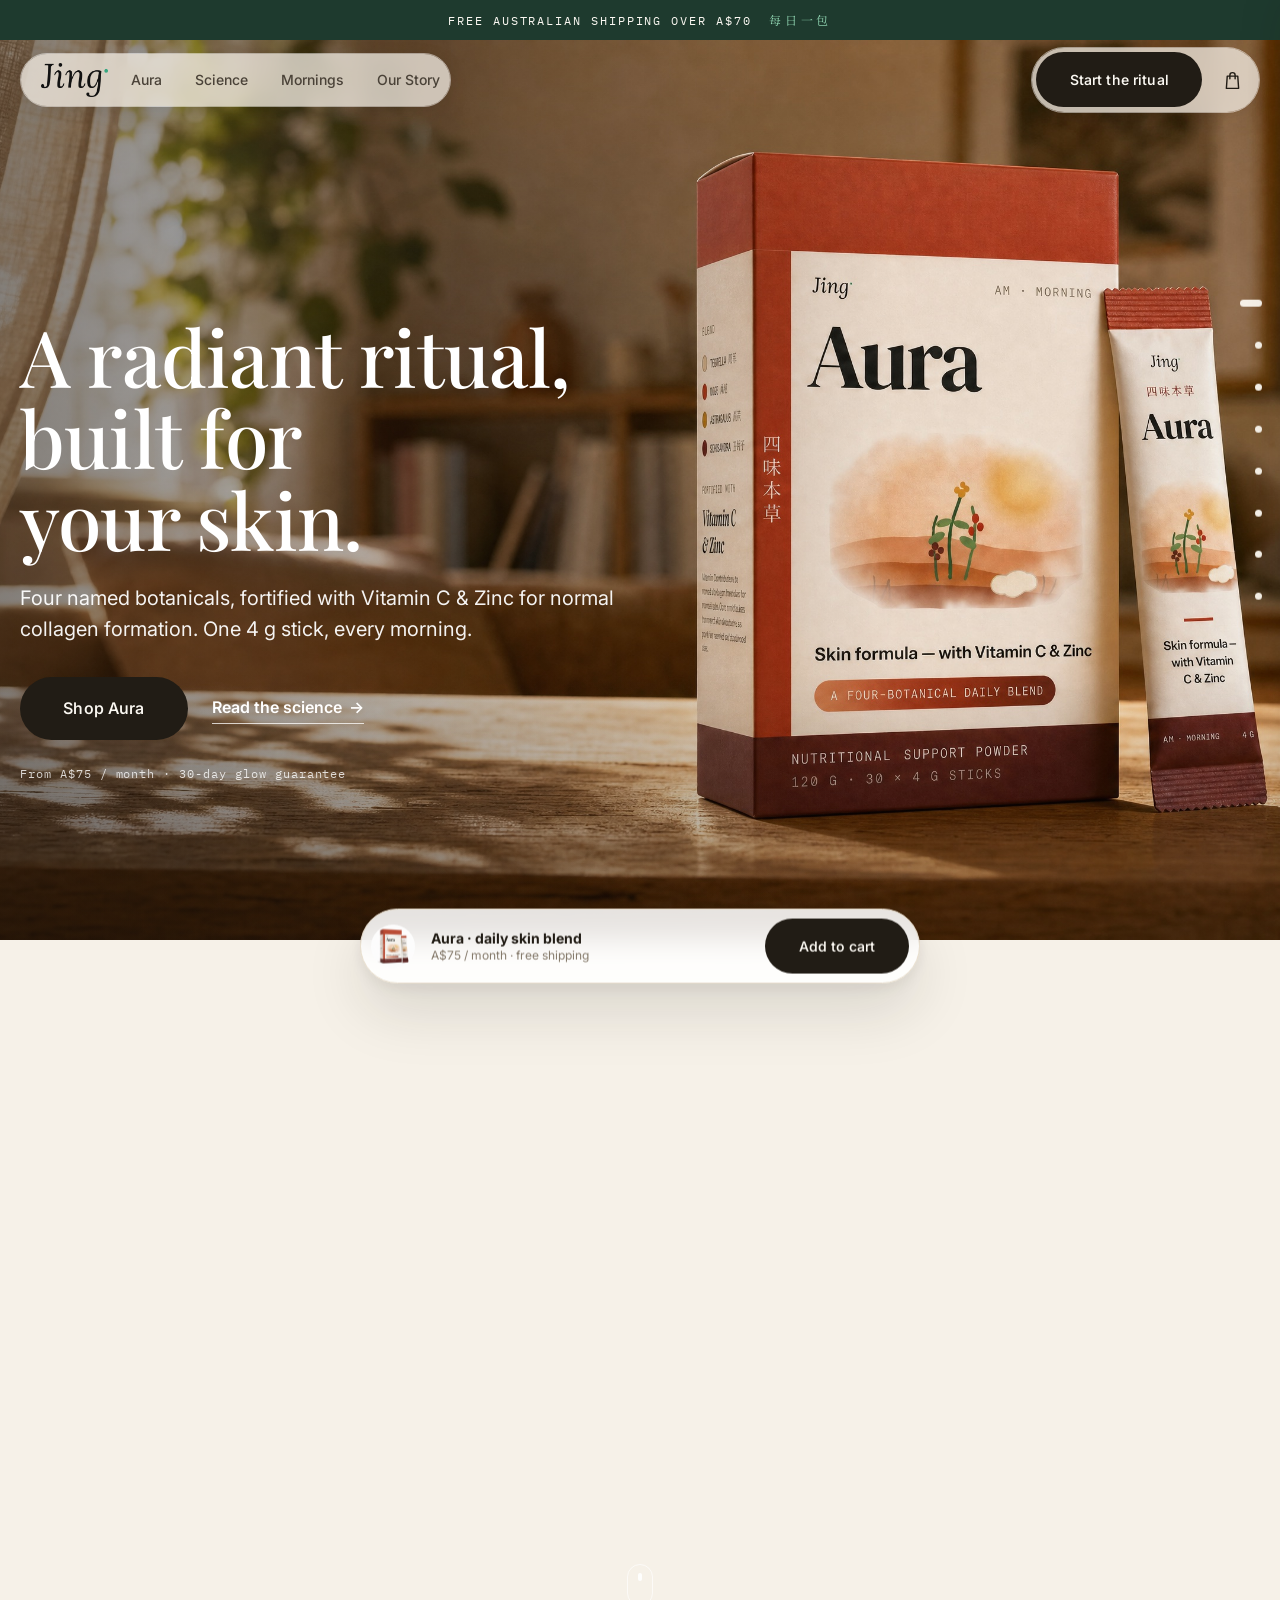
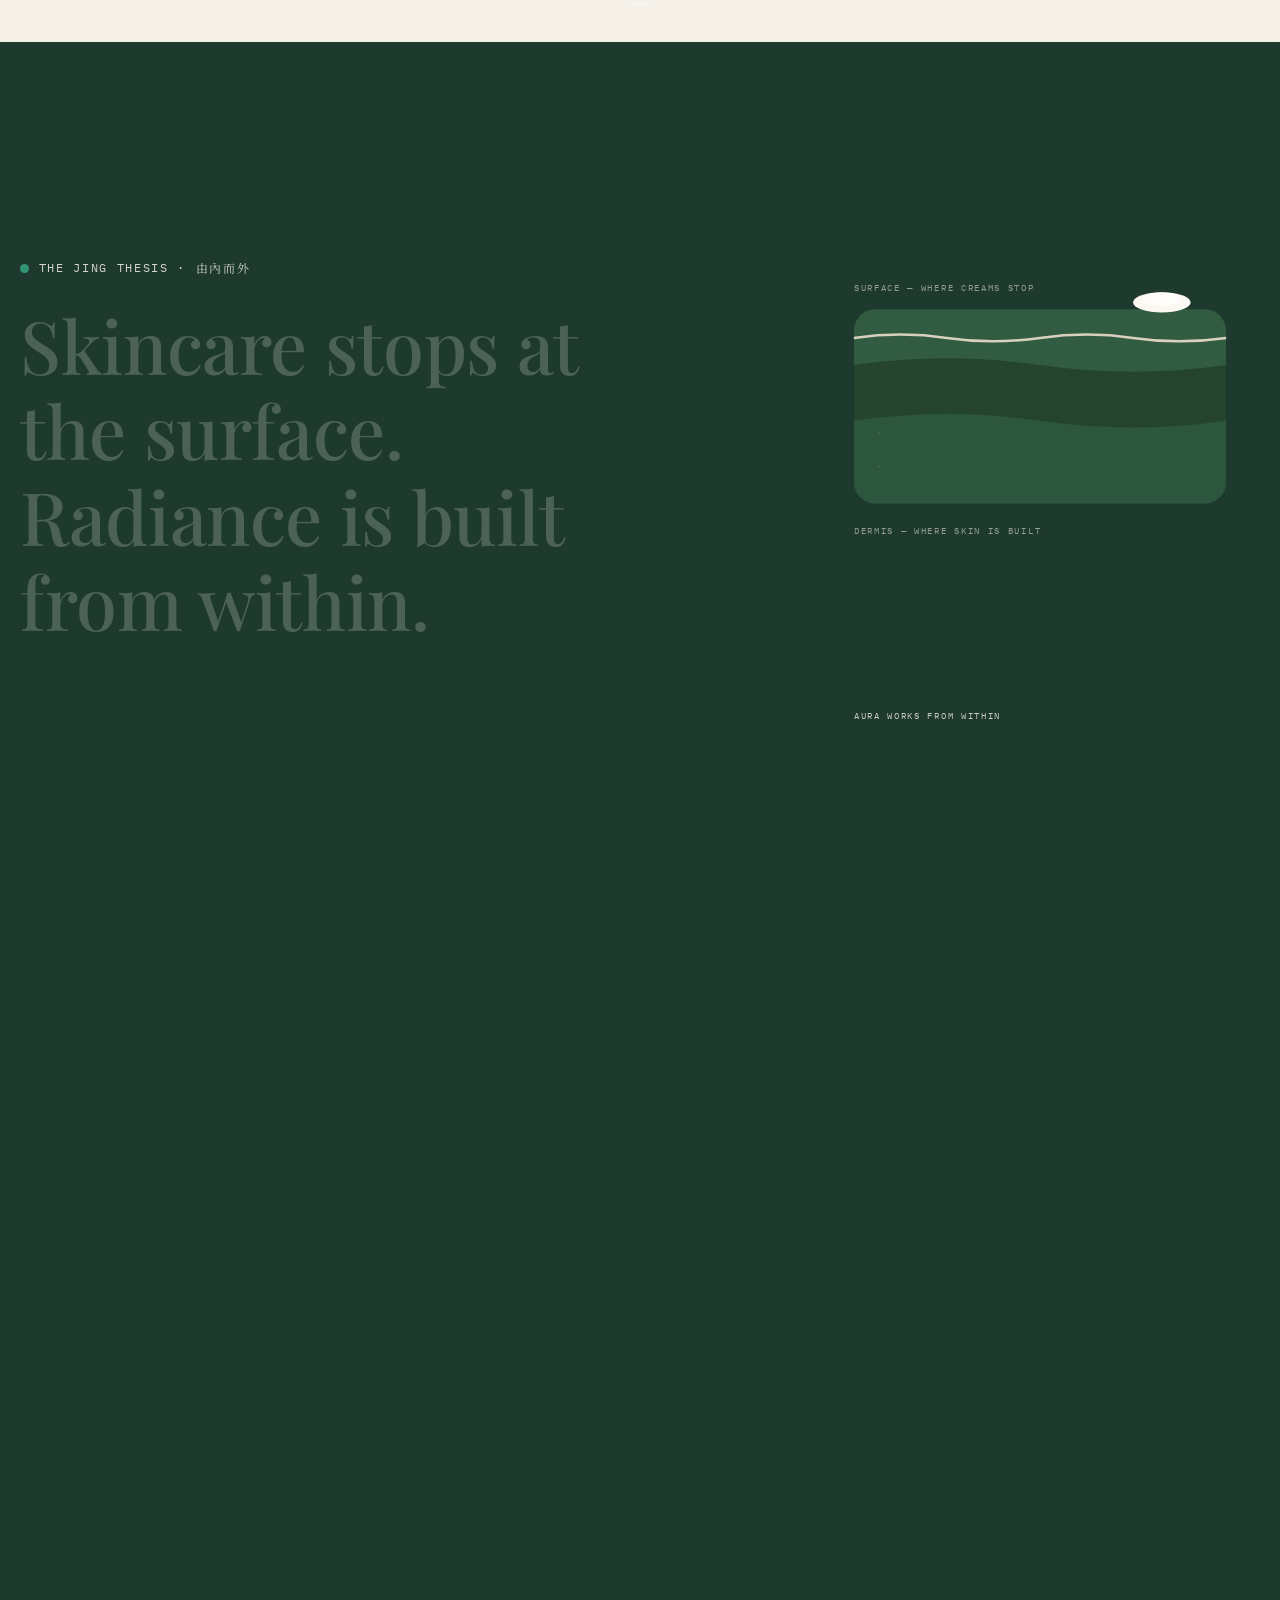
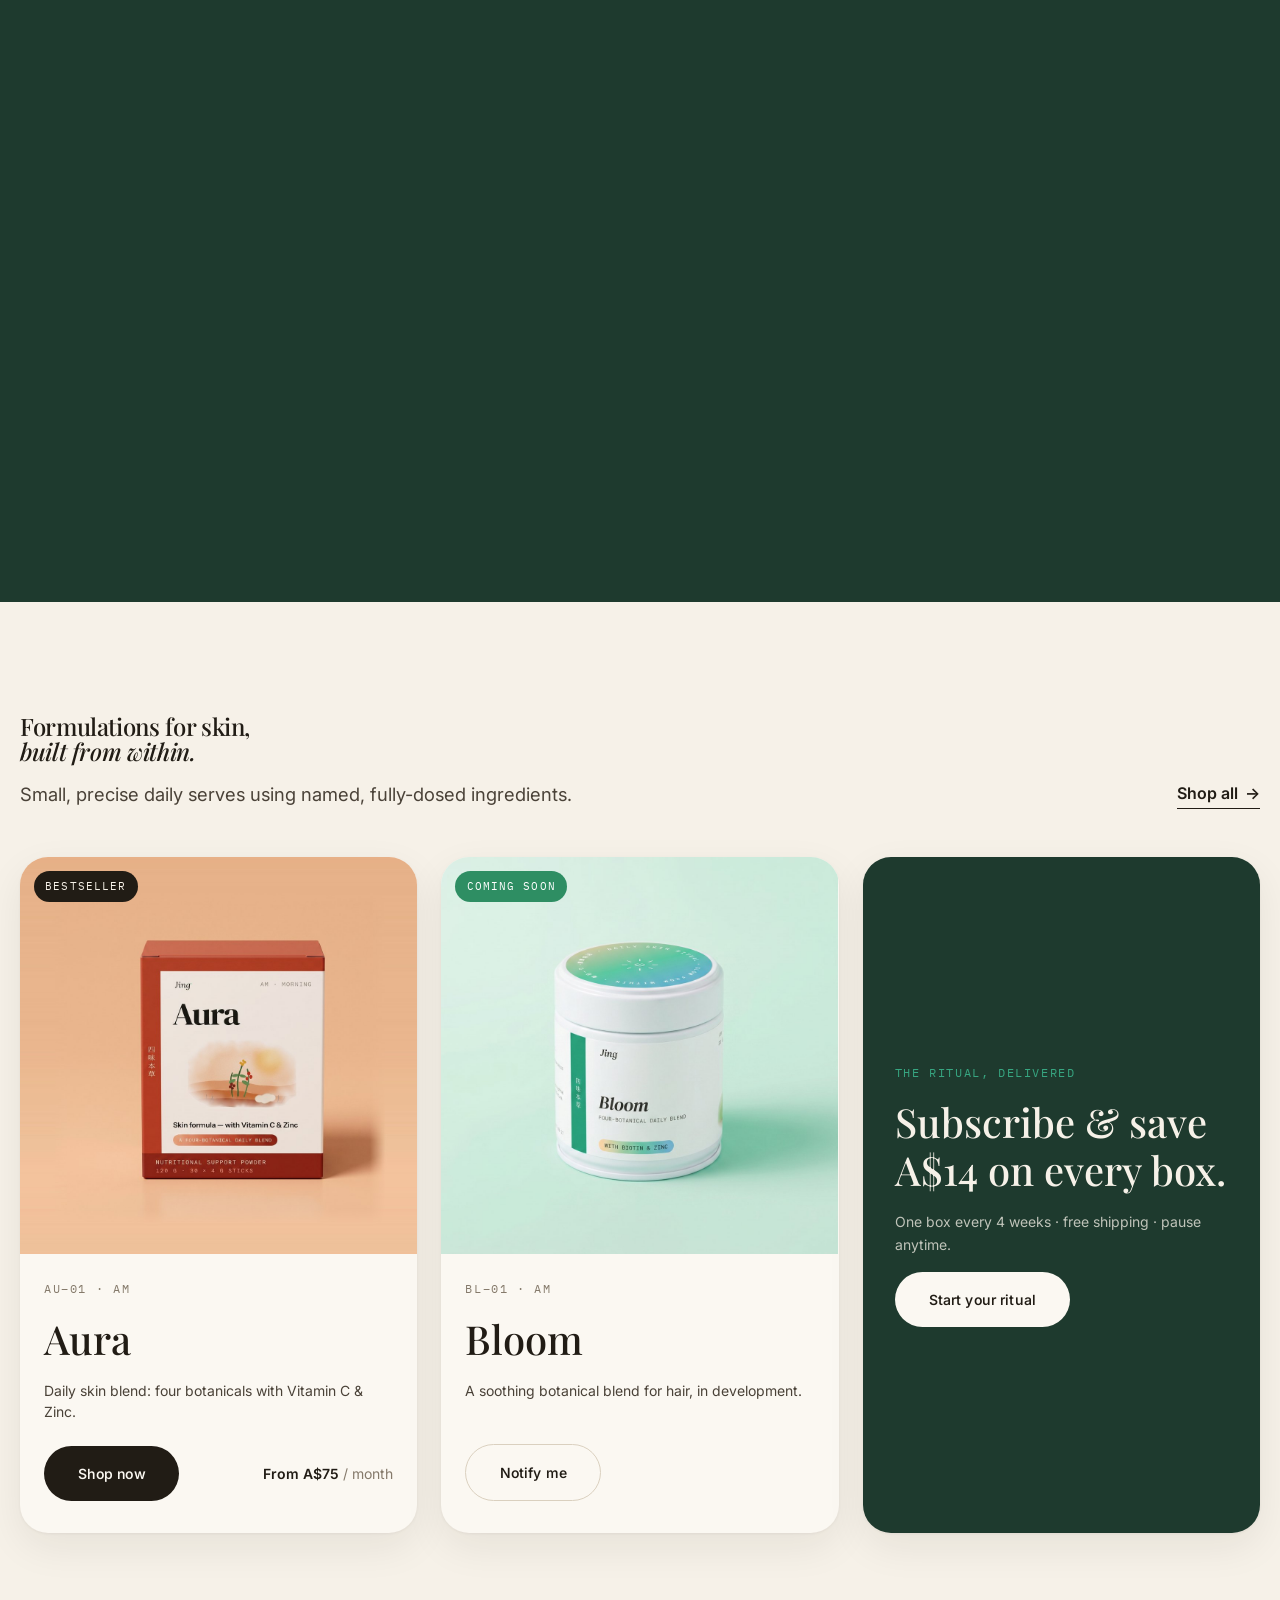
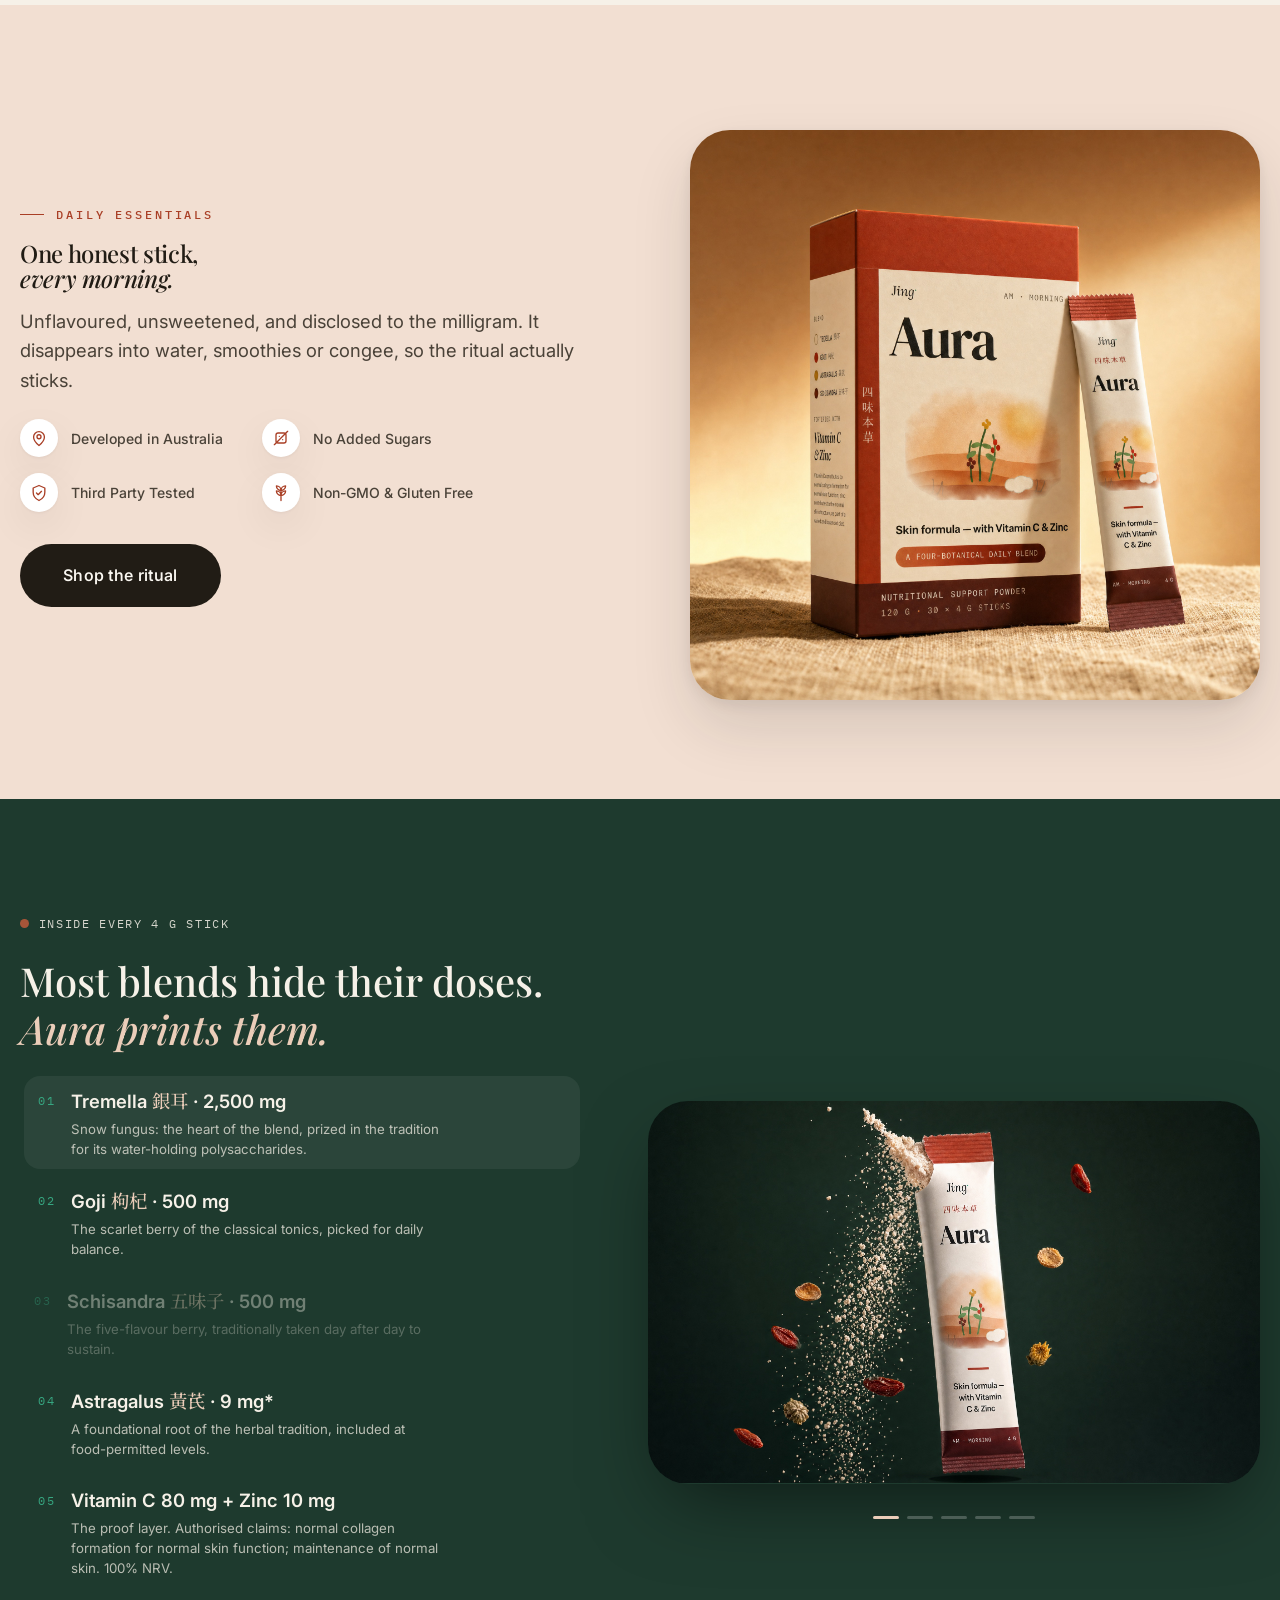
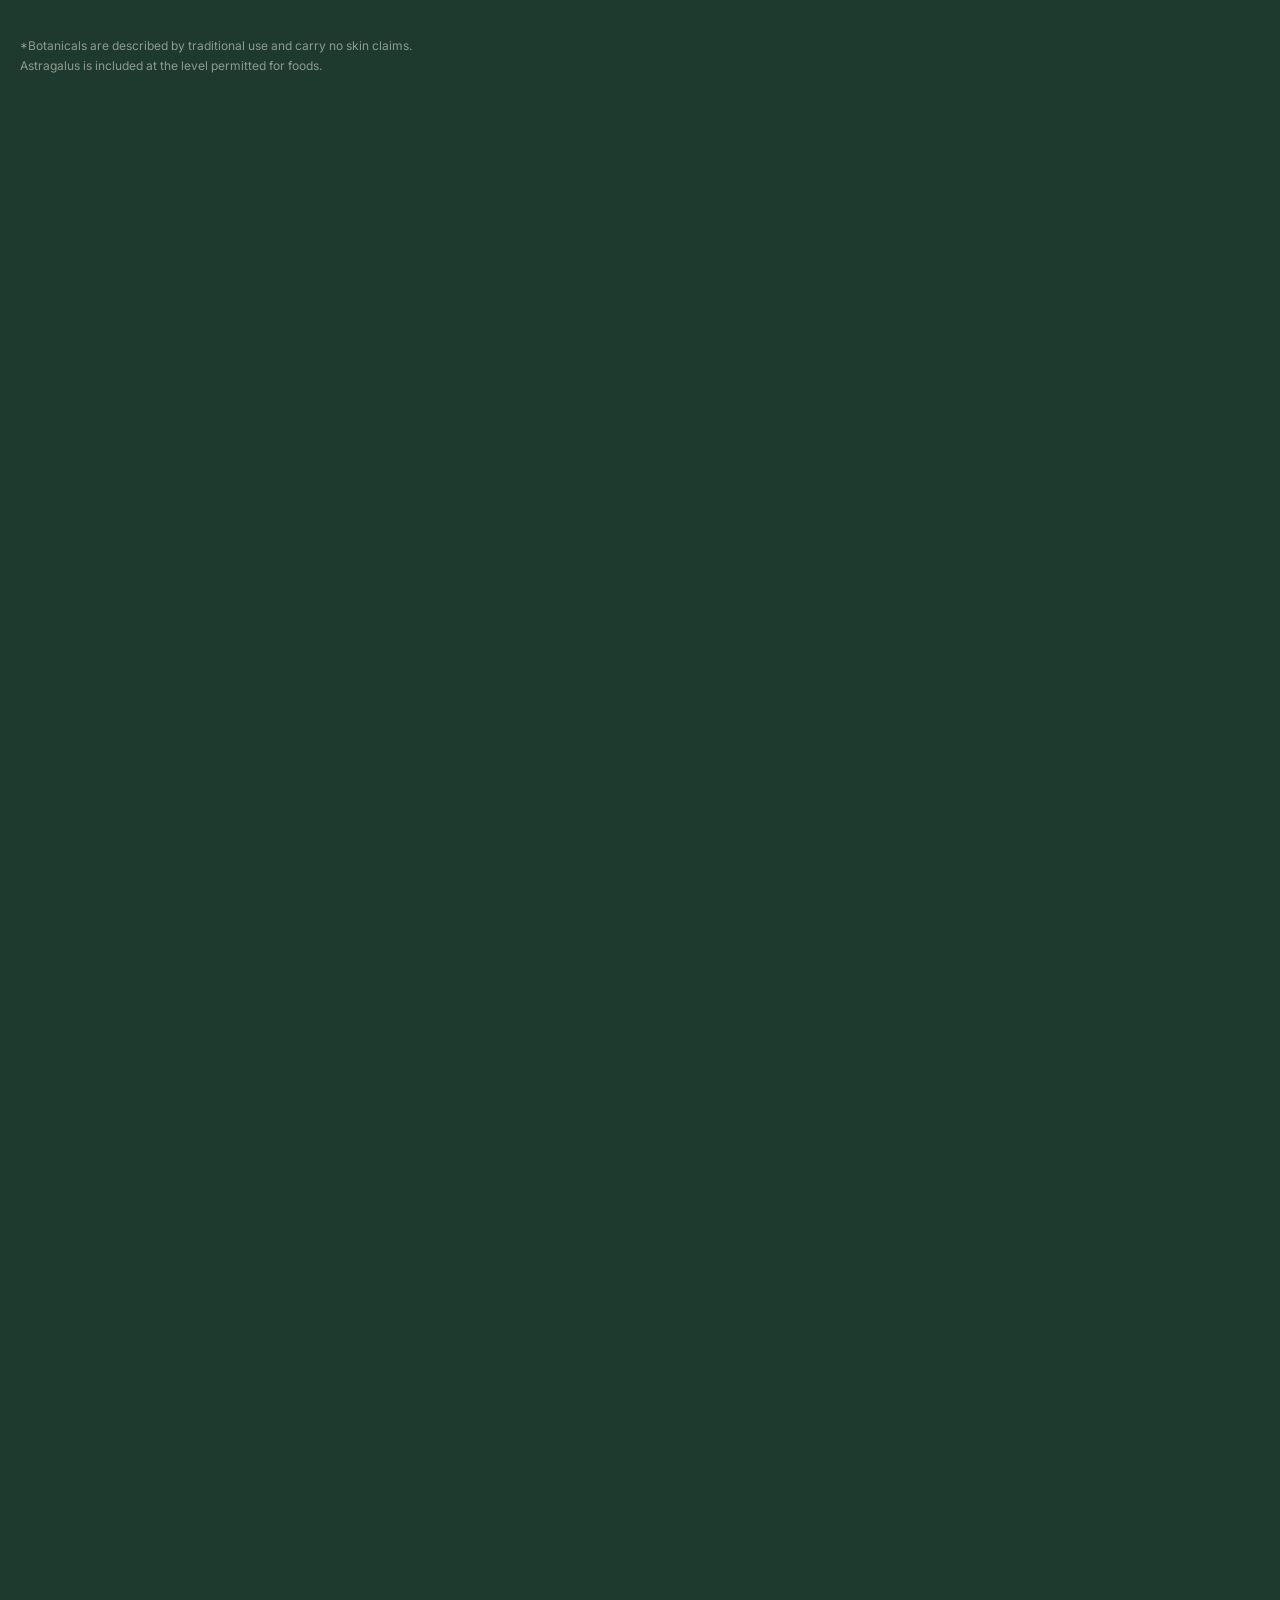
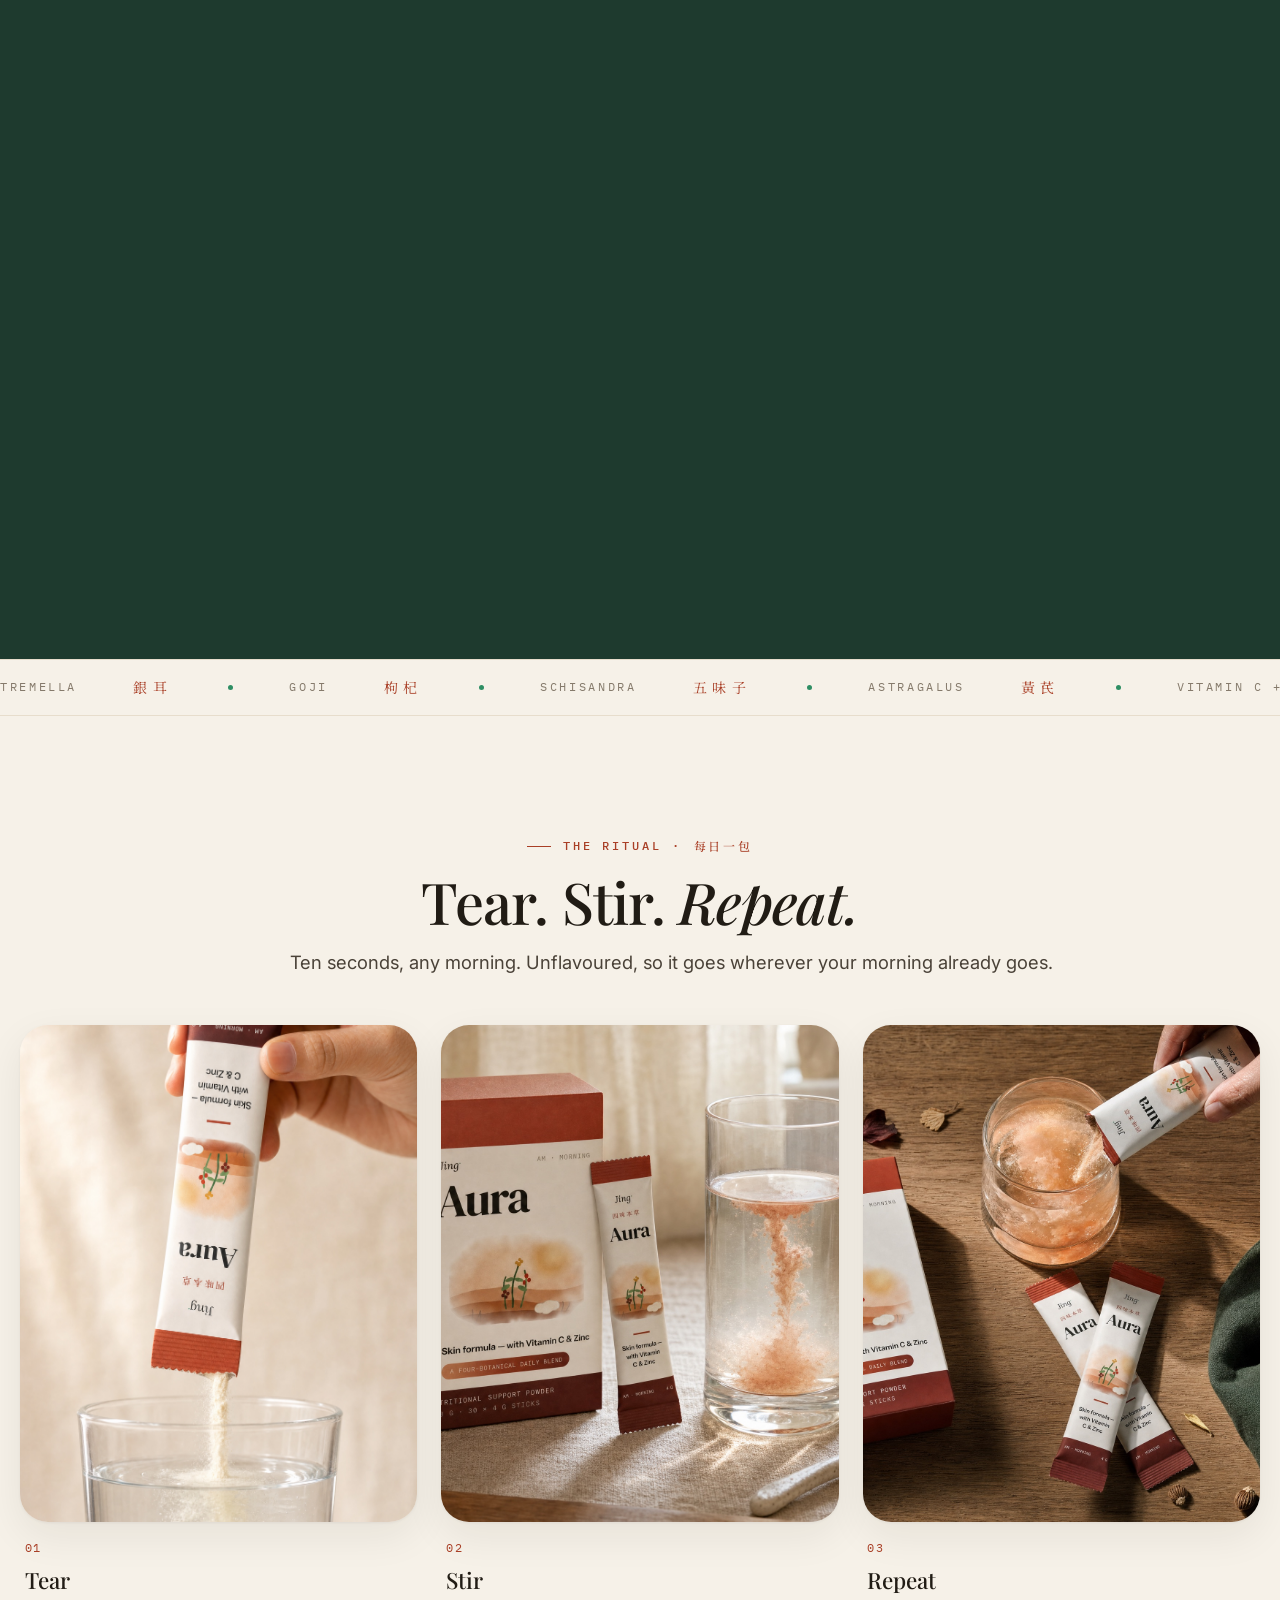
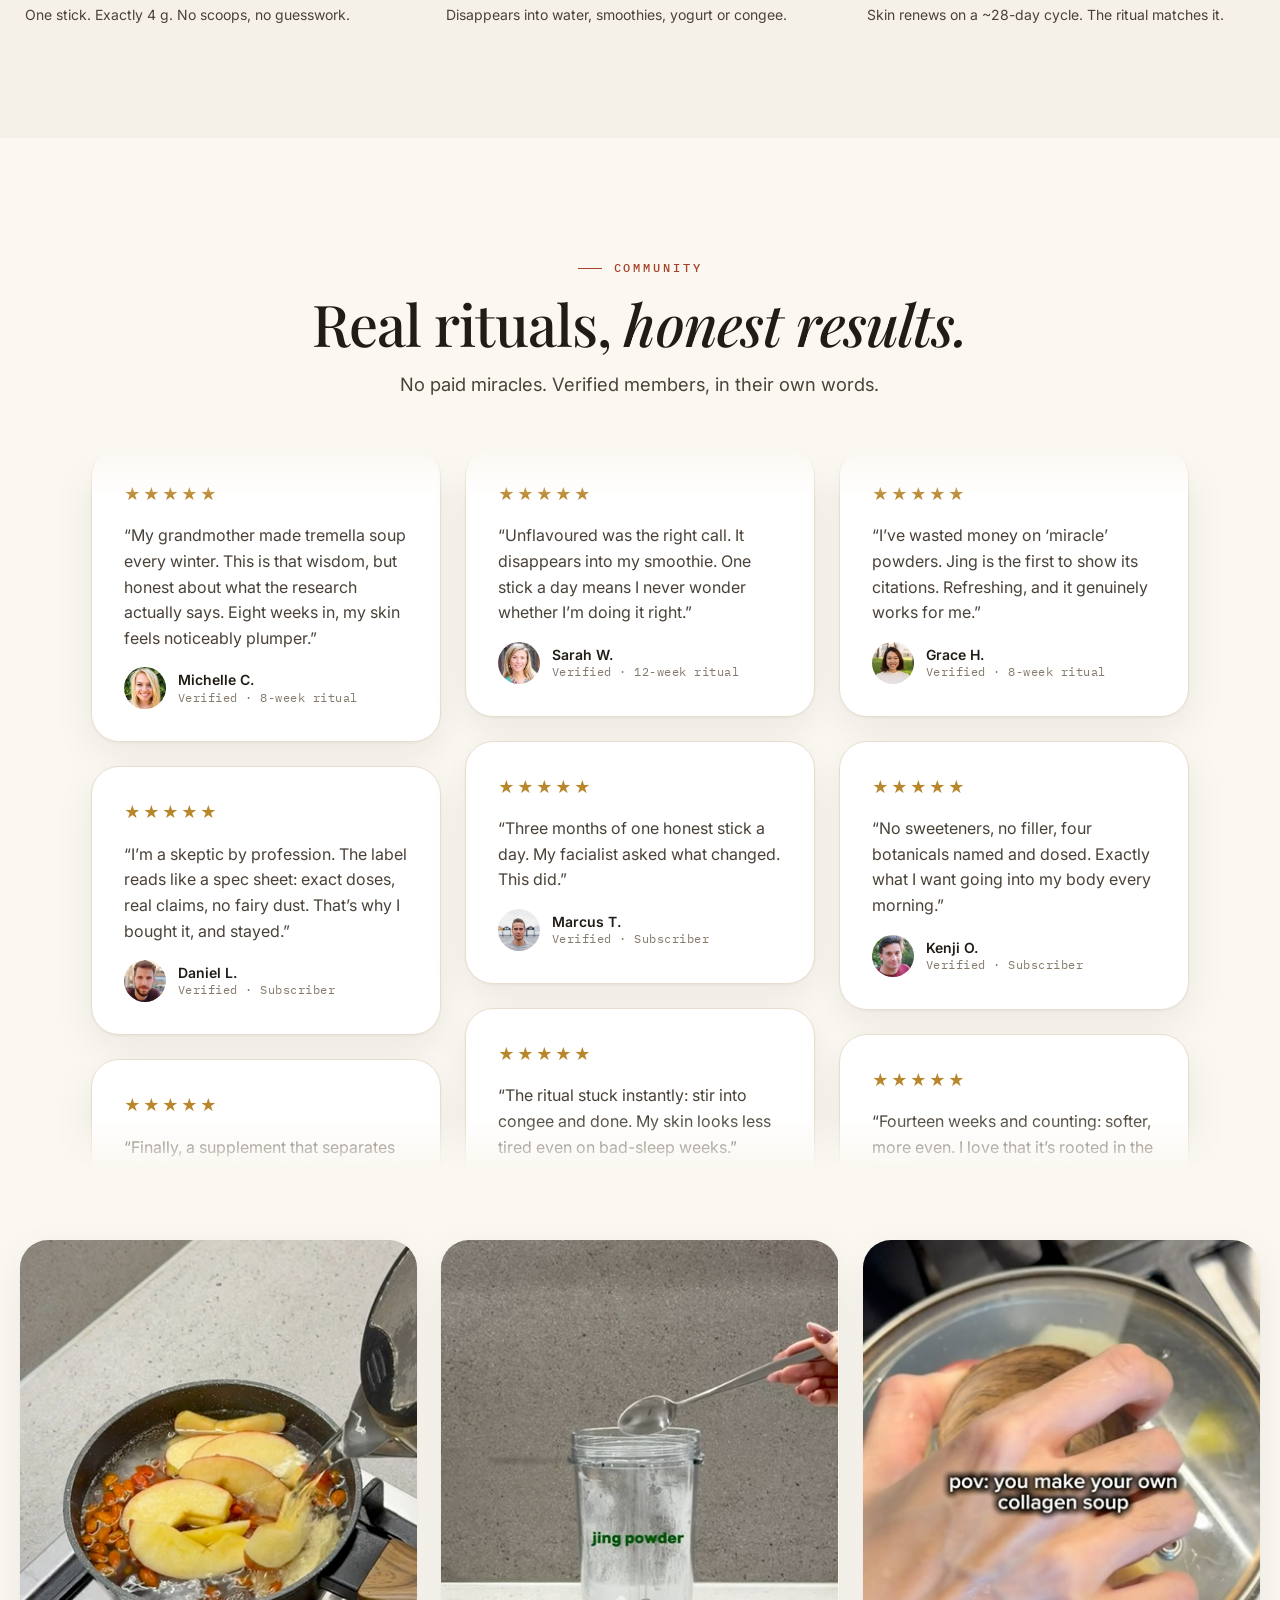
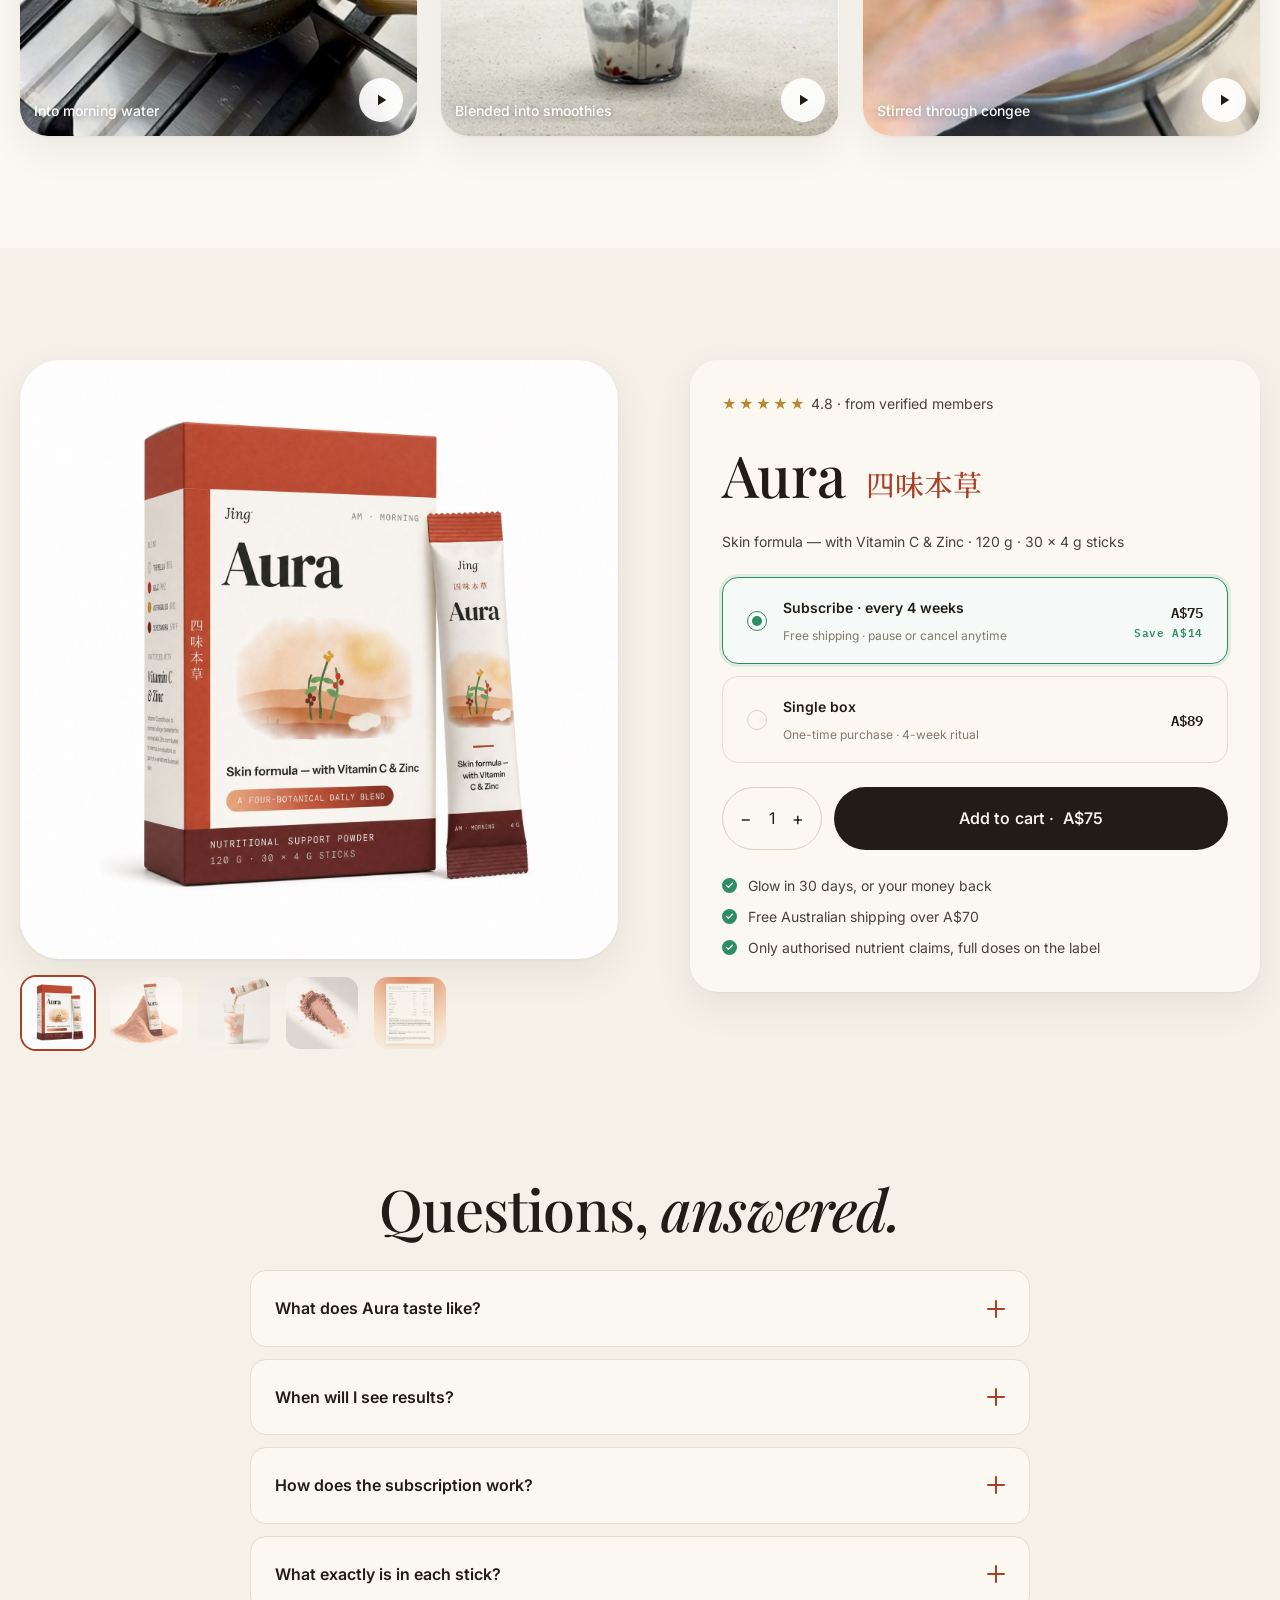
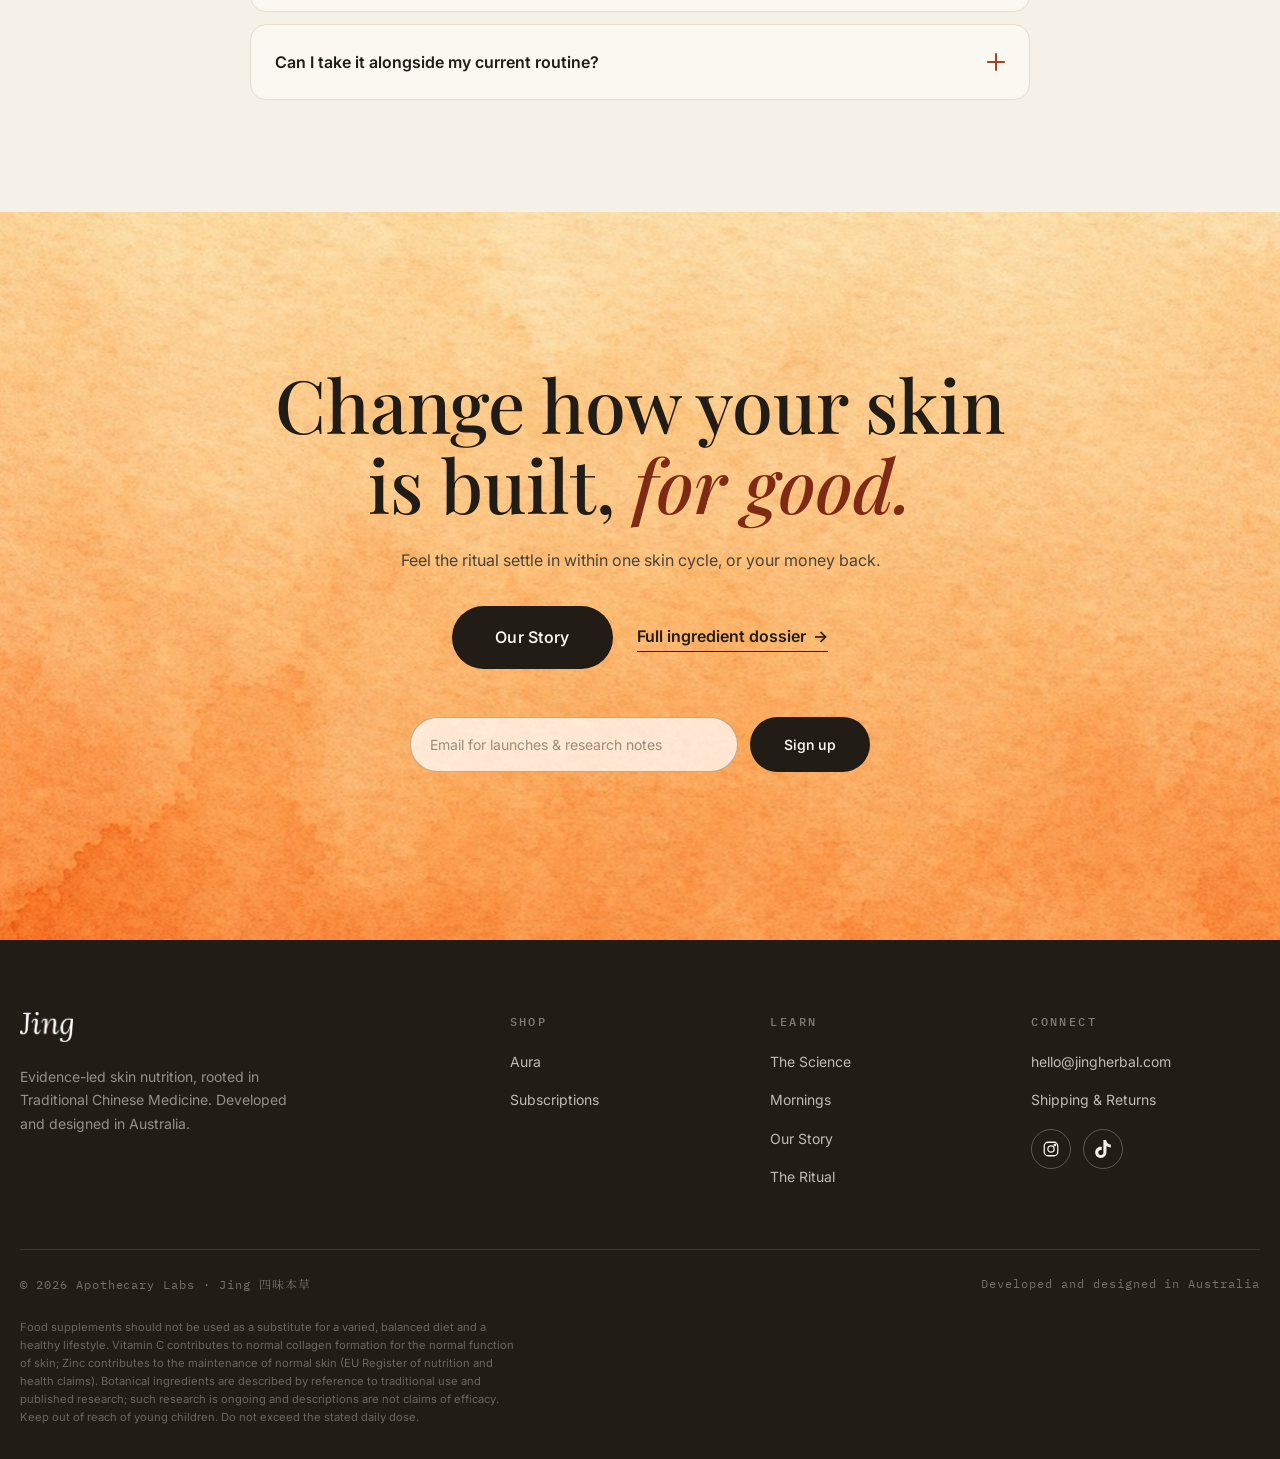
==== commit 48cda59f: "Fix doubled Community dash; unstick herb sketches on mobile Co-Authored-By: Claude Fable 5 <noreply@" ====
--- a/index.html
+++ b/index.html
@@ -330,7 +330,7 @@
     <section class="sd-proof" id="proof">
       <div class="container">
         <div class="section-head center reveal">
-          <span class="eyebrow eyebrow--terra">— Community</span>
+          <span class="eyebrow eyebrow--terra">Community</span>
           <h2 class="display">Real rituals, <em>honest results.</em></h2>
           <p class="lead" style="margin-inline:auto">No paid miracles. Verified members, in their own words.</p>
         </div>
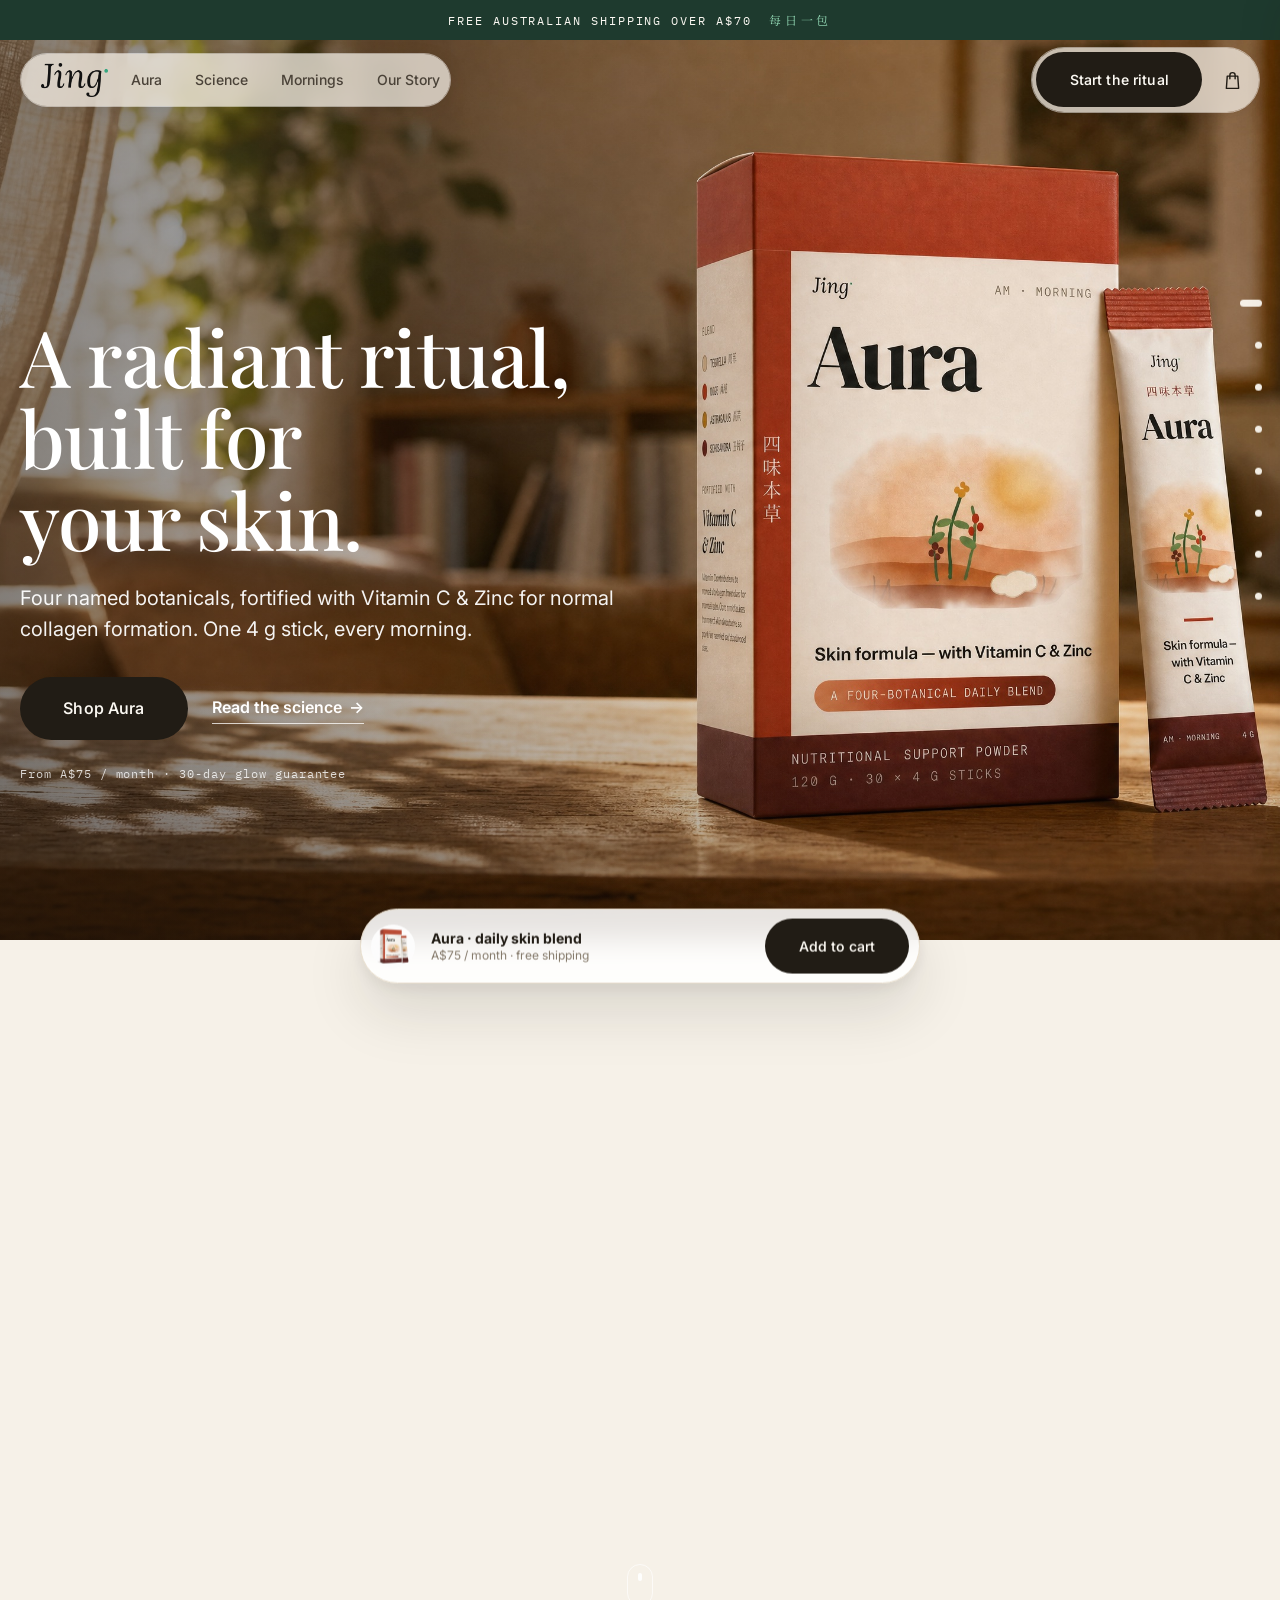
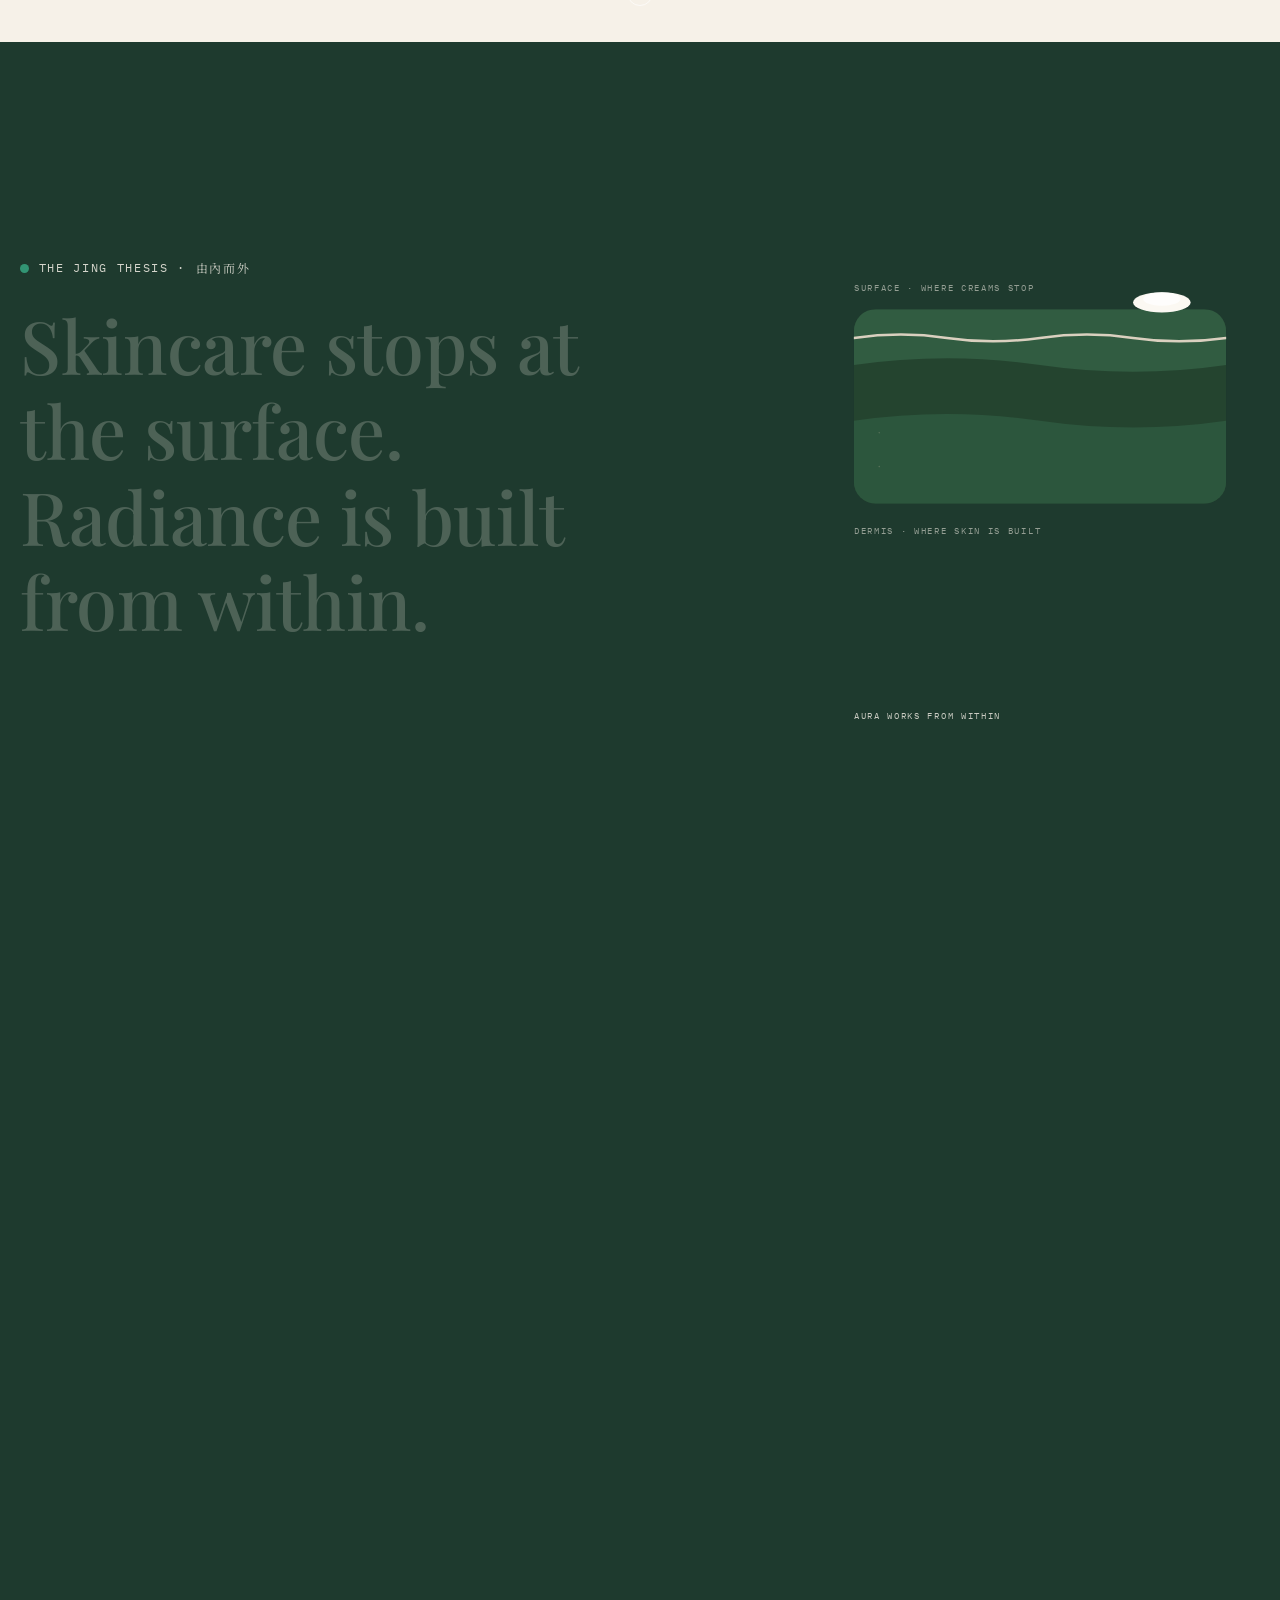
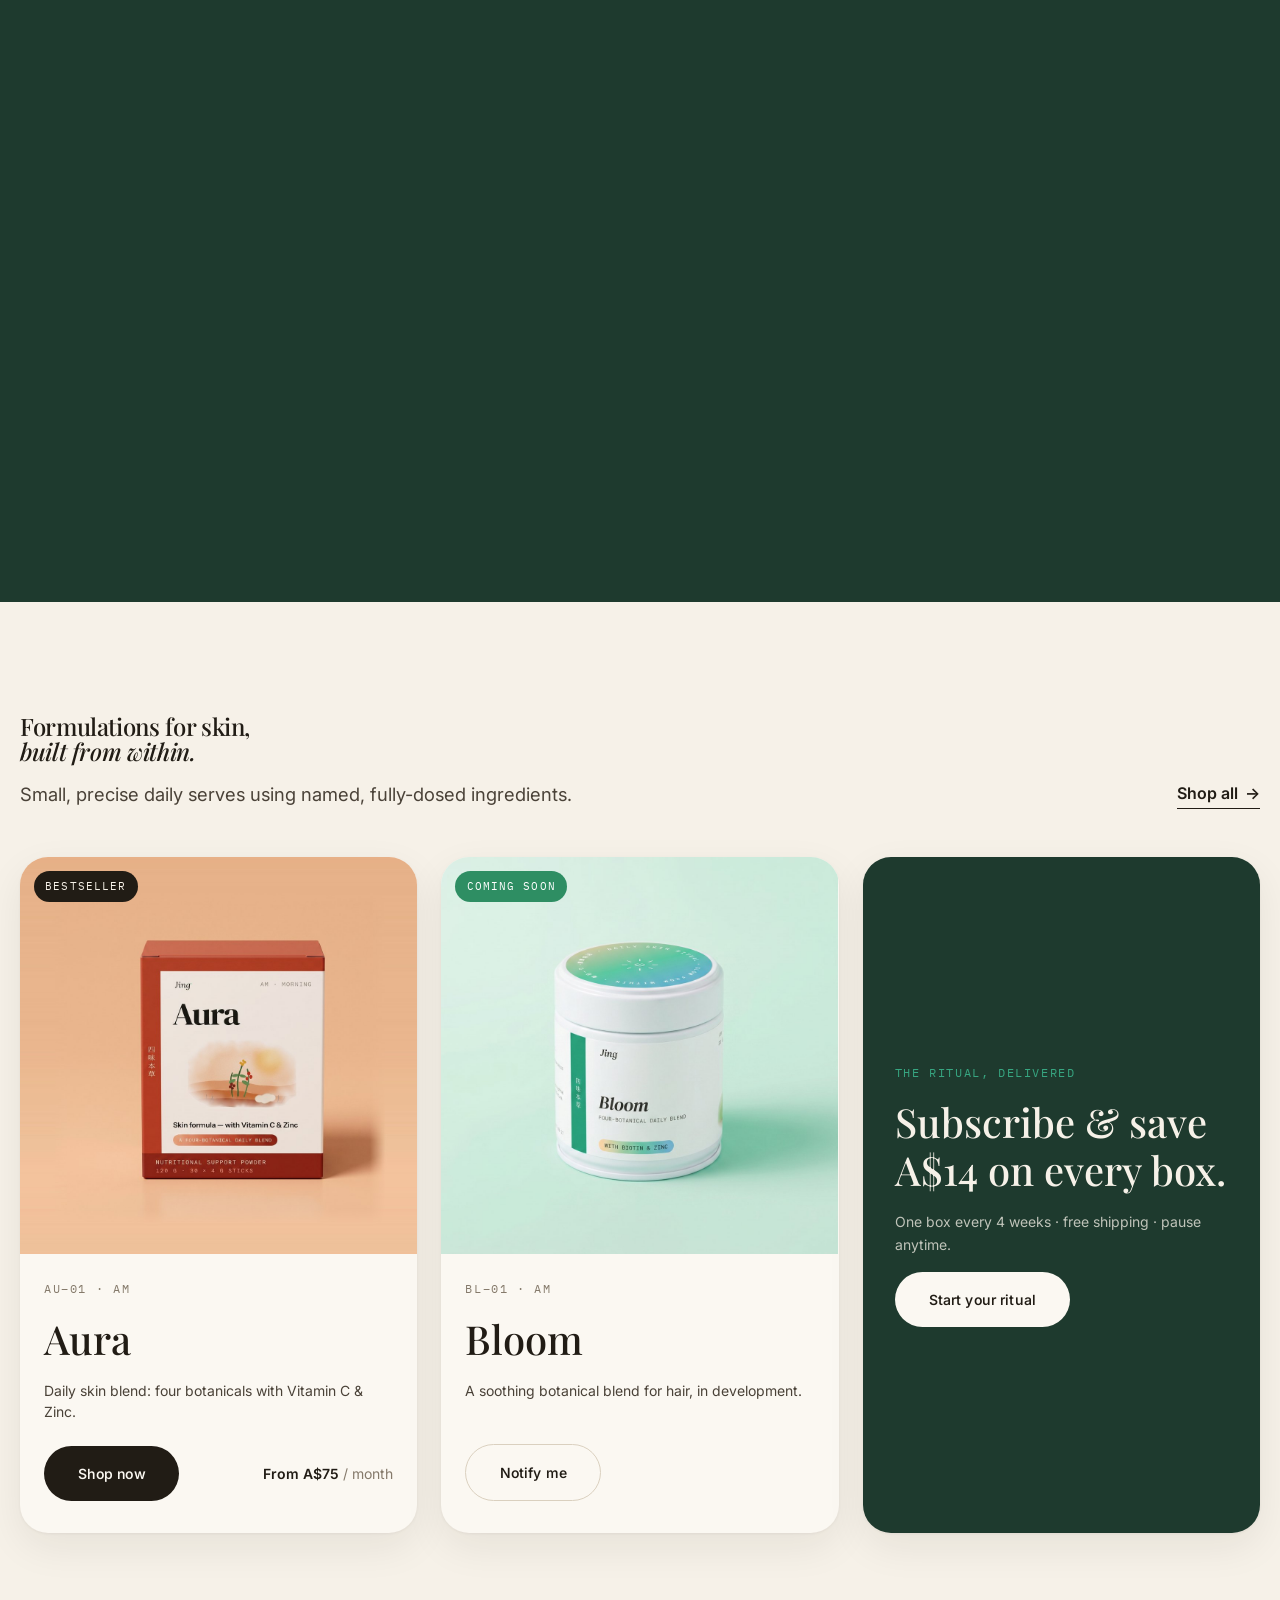
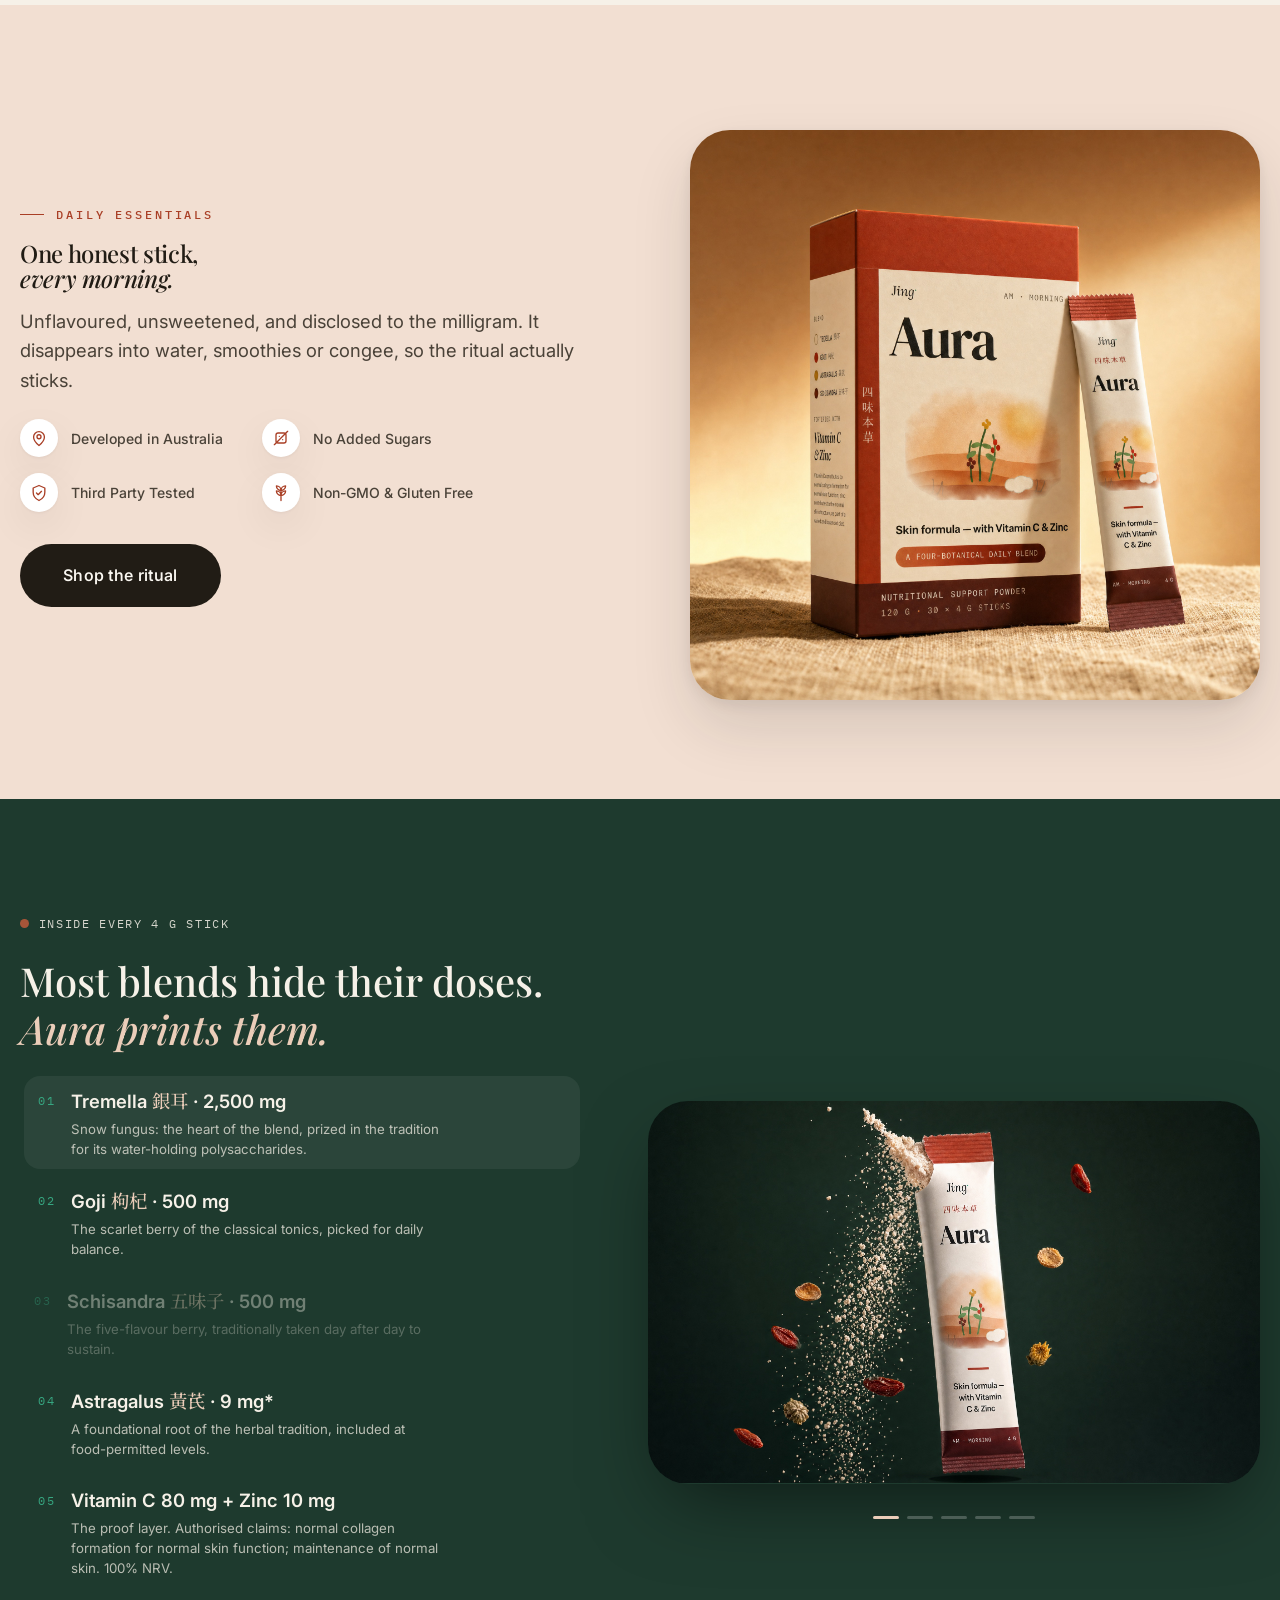
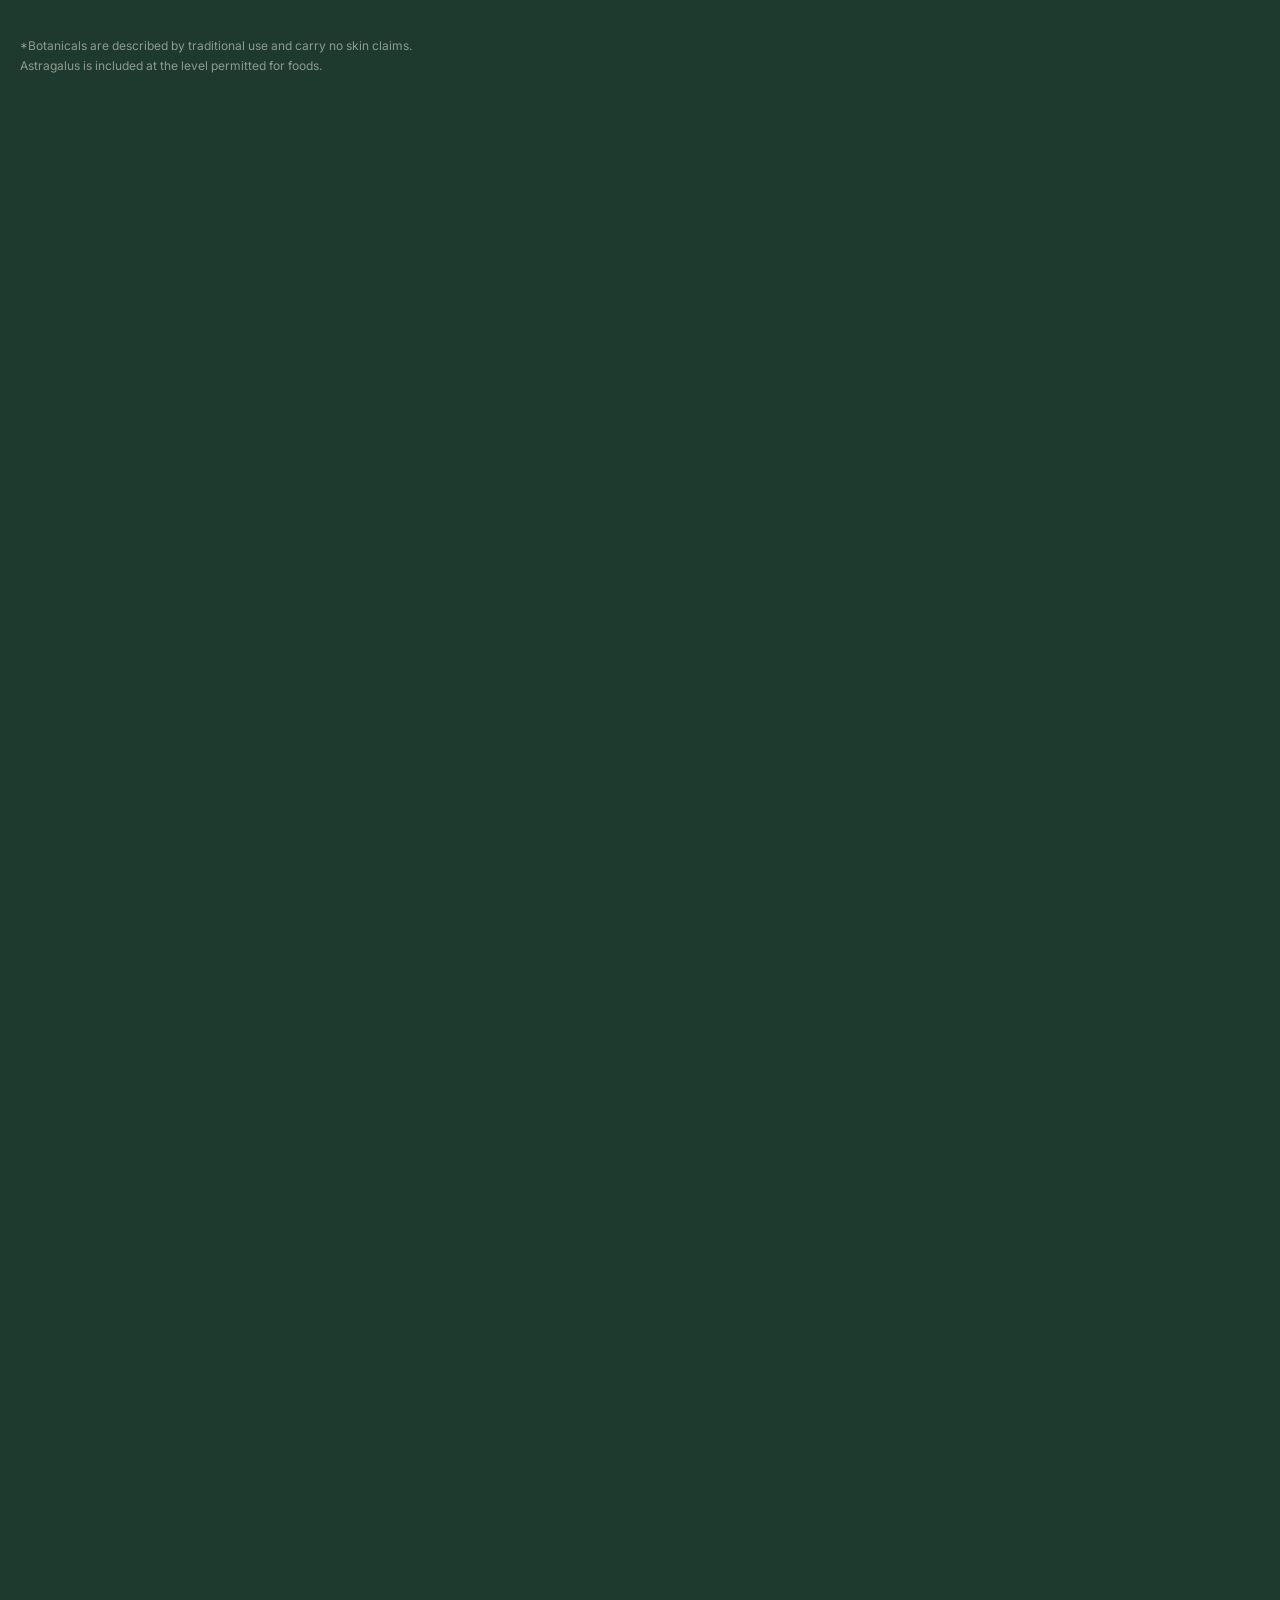
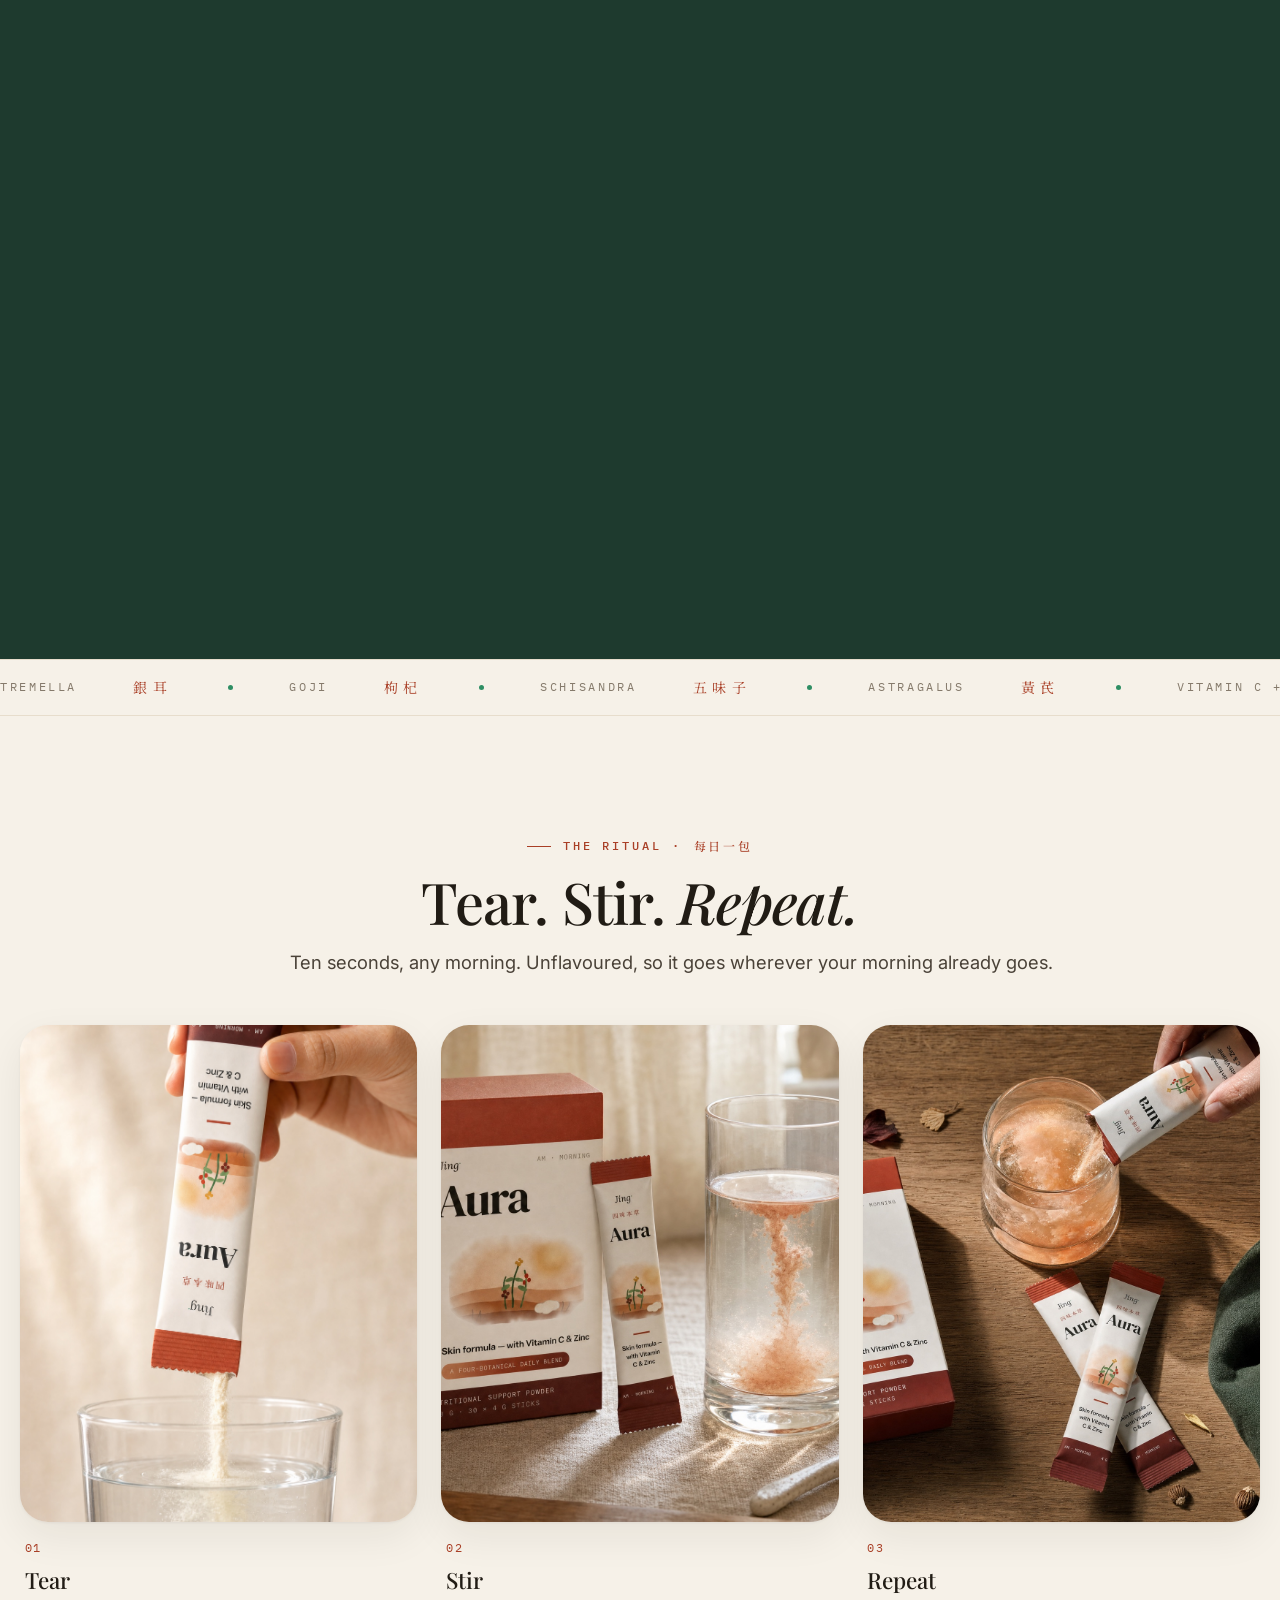
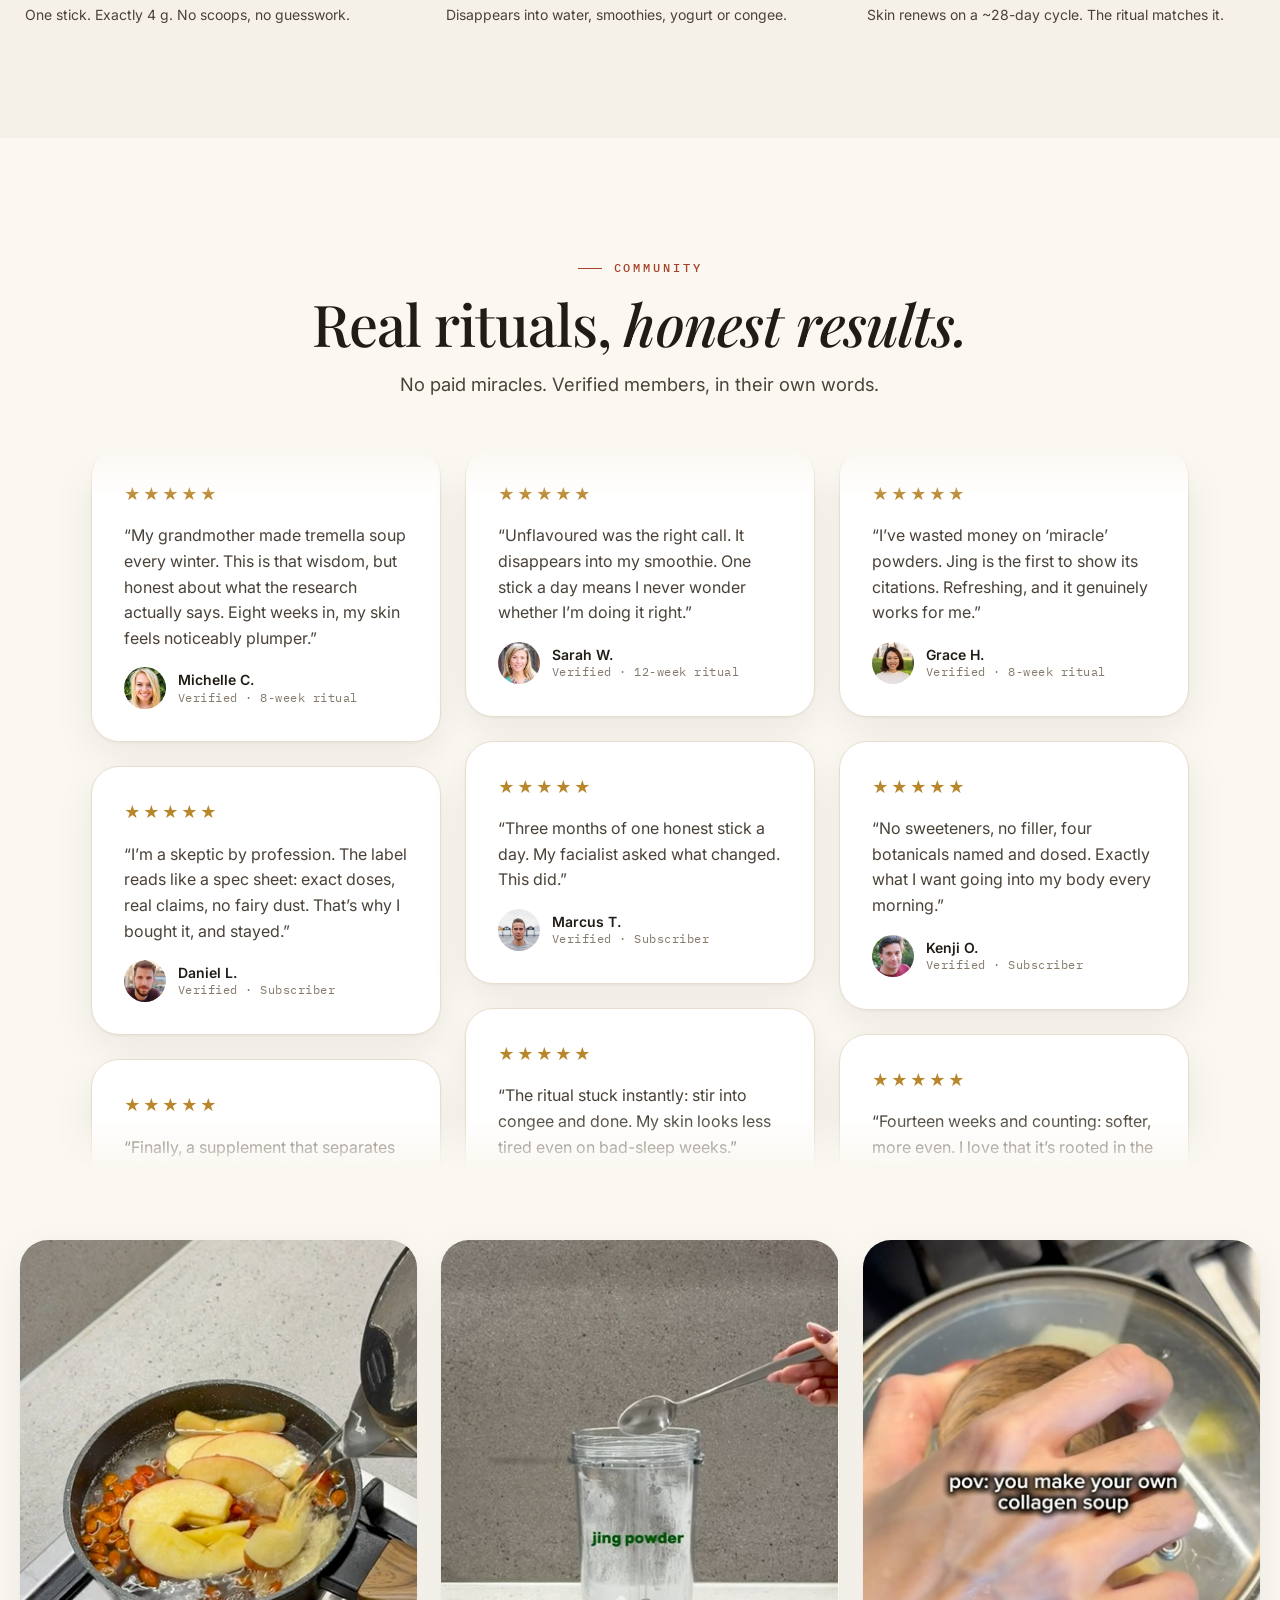
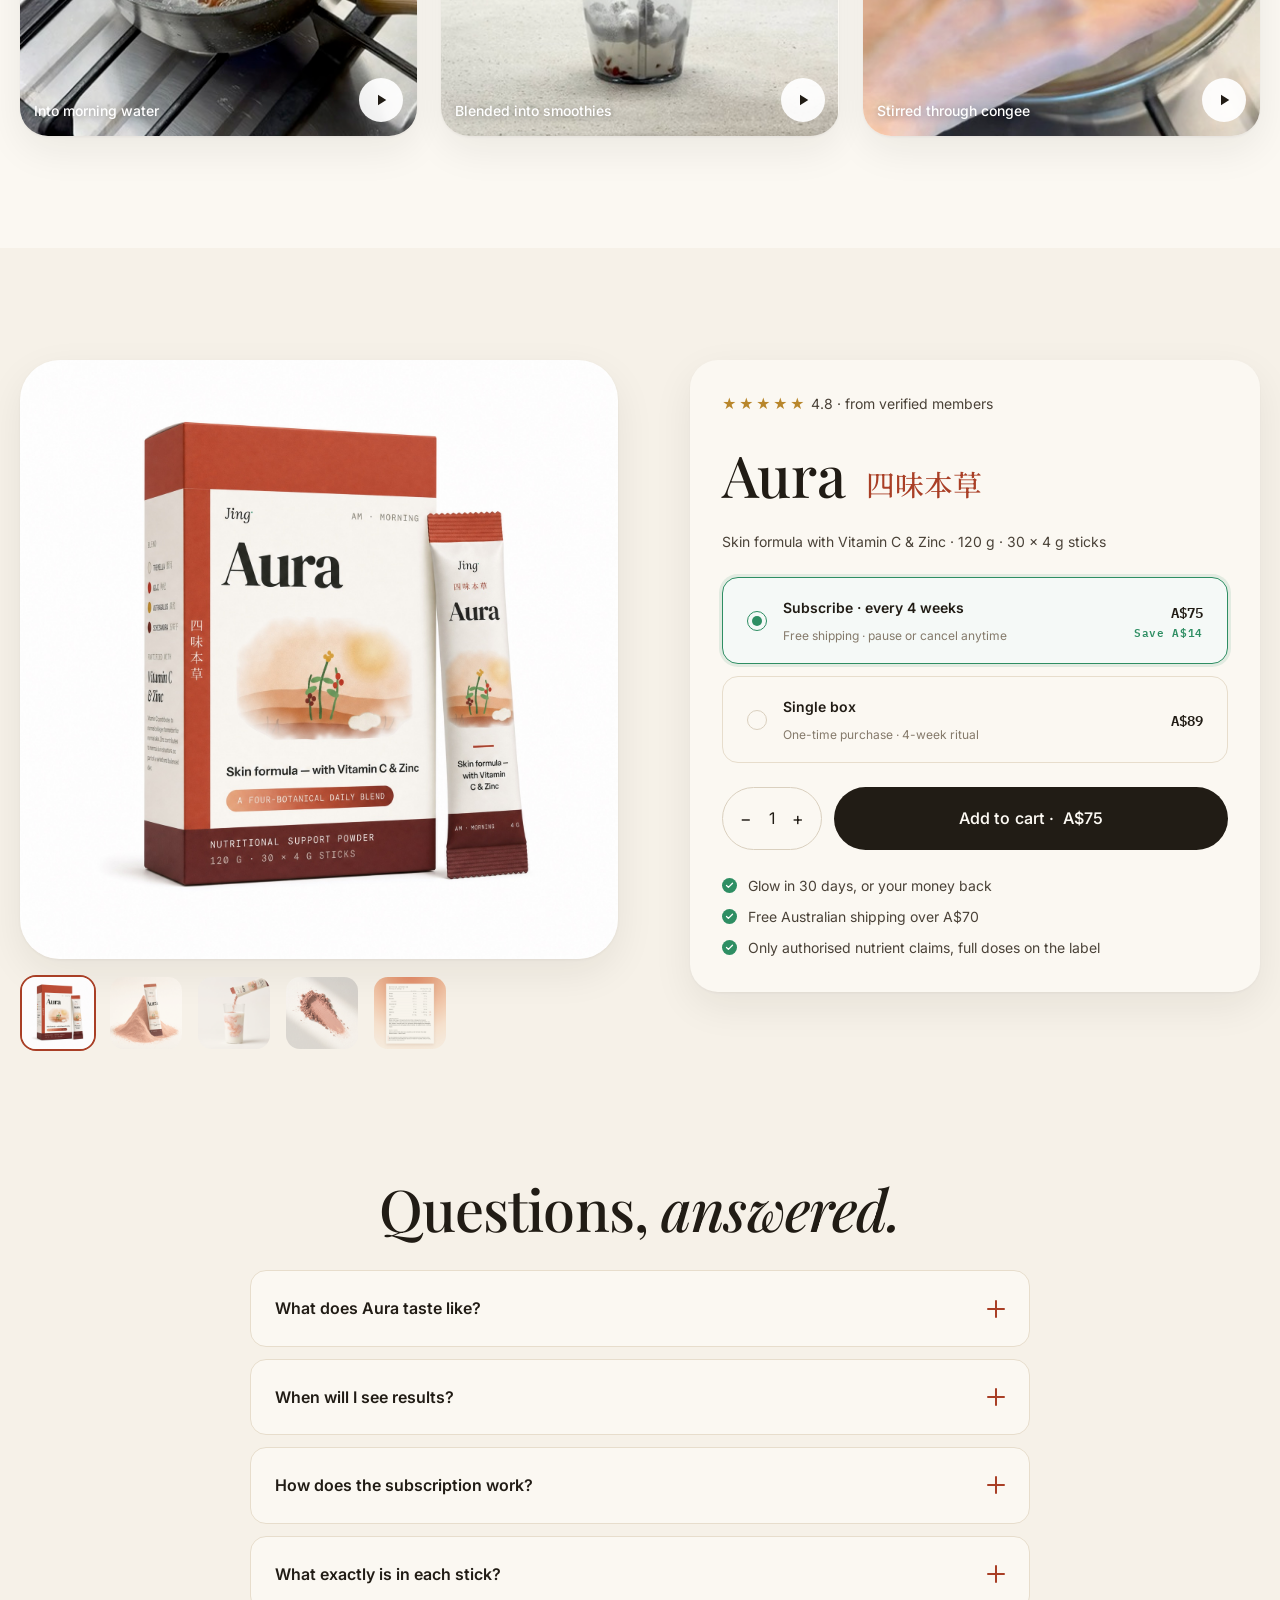
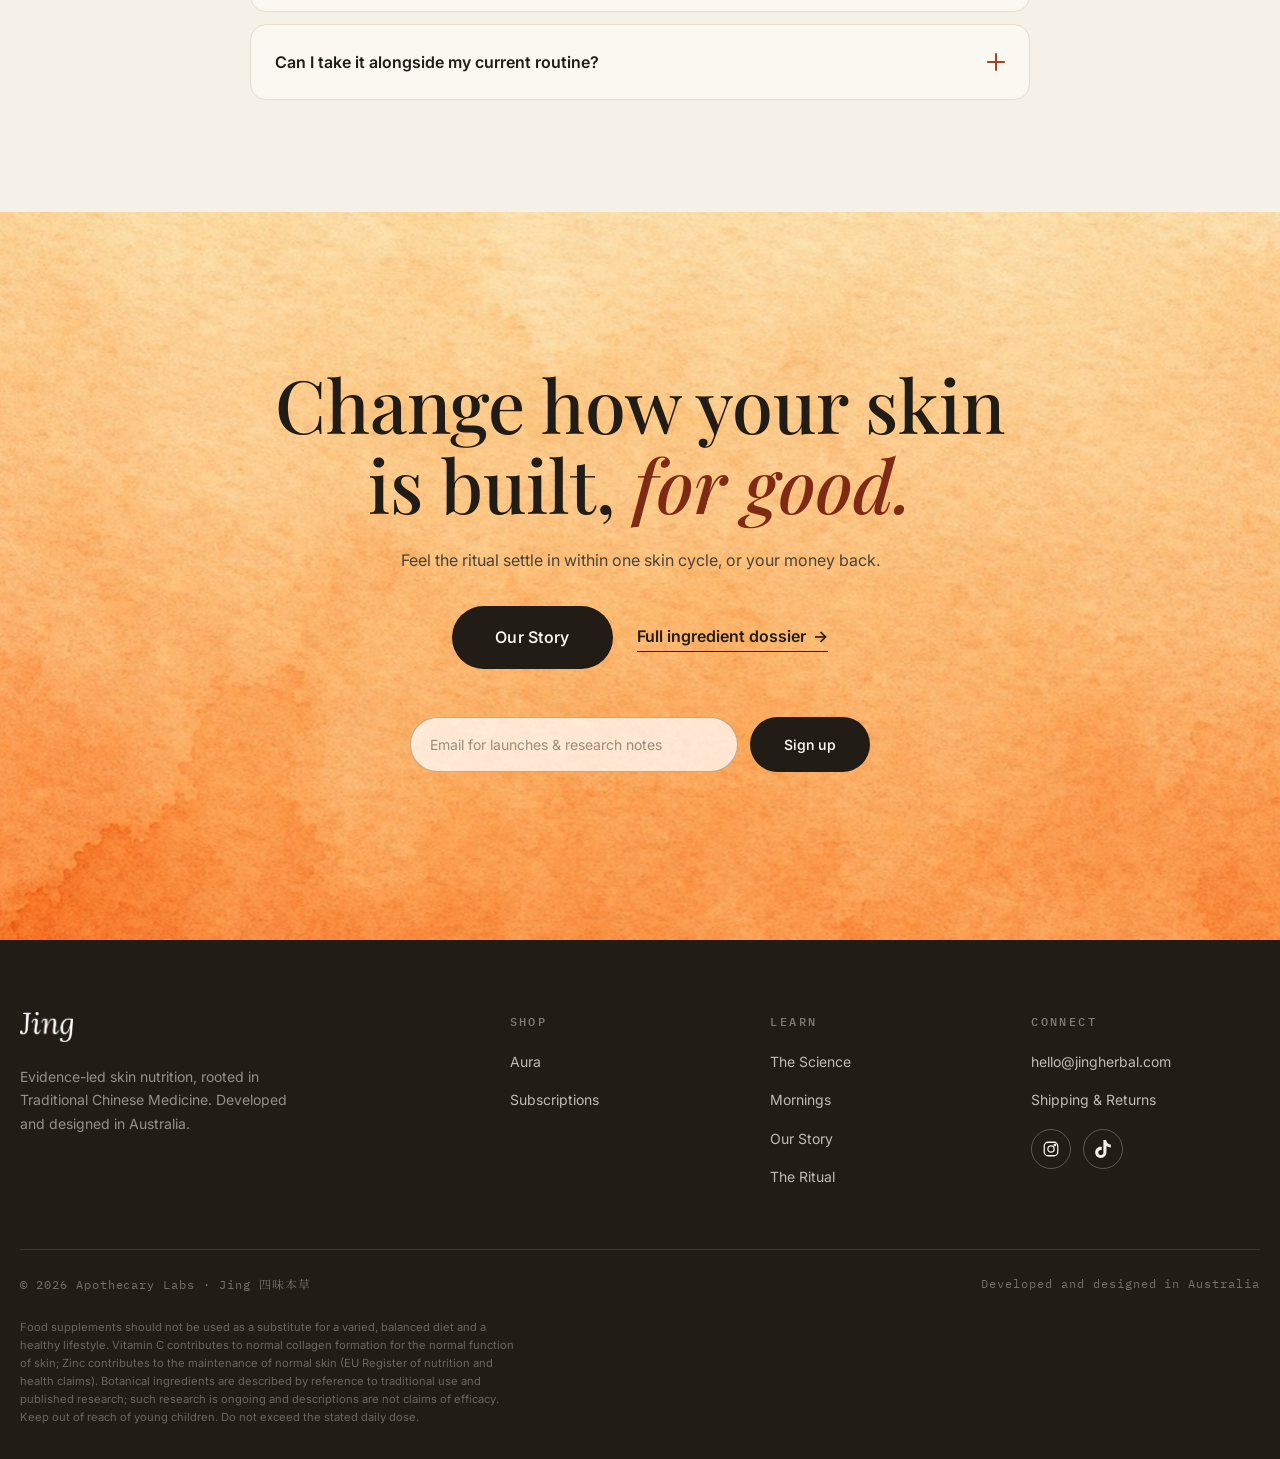
==== commit c6680901: "Sweep em dashes from all remaining pages and email (signatures kept) Co-Authored-By: Claude Fable 5 " ====
--- a/index.html
+++ b/index.html
@@ -21,7 +21,7 @@
   <header class="header sd-header">
     <div class="container header-inner">
       <div class="nav-cluster">
-        <a href="index.html" class="logo" aria-label="Jing — home"><img src="assets/logo-dark.png" alt="Jing" width="472" height="241"></a>
+        <a href="index.html" class="logo" aria-label="Jing home"><img src="assets/logo-dark.png" alt="Jing" width="472" height="241"></a>
         <nav class="nav" aria-label="Main navigation">
           <a href="aura.html">Aura</a>
           <a href="standards.html">Science</a>
@@ -152,8 +152,8 @@
 
               <!-- labels -->
               <g data-nr="labels" font-family="IBM Plex Mono, monospace" font-size="11" letter-spacing="2" fill="#F6F1E8">
-                <text x="40" y="42" opacity="0.55">SURFACE — WHERE CREAMS STOP</text>
-                <text x="40" y="330" opacity="0.55">DERMIS — WHERE SKIN IS BUILT</text>
+                <text x="40" y="42" opacity="0.55">SURFACE · WHERE CREAMS STOP</text>
+                <text x="40" y="330" opacity="0.55">DERMIS · WHERE SKIN IS BUILT</text>
                 <text x="40" y="548" opacity="0.8">AURA WORKS FROM WITHIN</text>
               </g>
             </svg>
@@ -391,7 +391,7 @@
         <div class="sd-buy-card reveal">
           <div class="sd-buy-rating"><span class="stars" aria-hidden="true">★★★★★</span> 4.8 · from verified members</div>
           <h2 class="sd-buy-title">Aura <span class="cjk">四味本草</span></h2>
-          <p class="sd-buy-sub">Skin formula — with Vitamin C &amp; Zinc · 120 g · 30 × 4 g sticks</p>
+          <p class="sd-buy-sub">Skin formula with Vitamin C &amp; Zinc · 120 g · 30 × 4 g sticks</p>
           <div class="plan-list" role="radiogroup" aria-label="Purchase plan">
             <label class="plan is-selected">
               <input type="radio" name="plan" value="subscribe" checked>
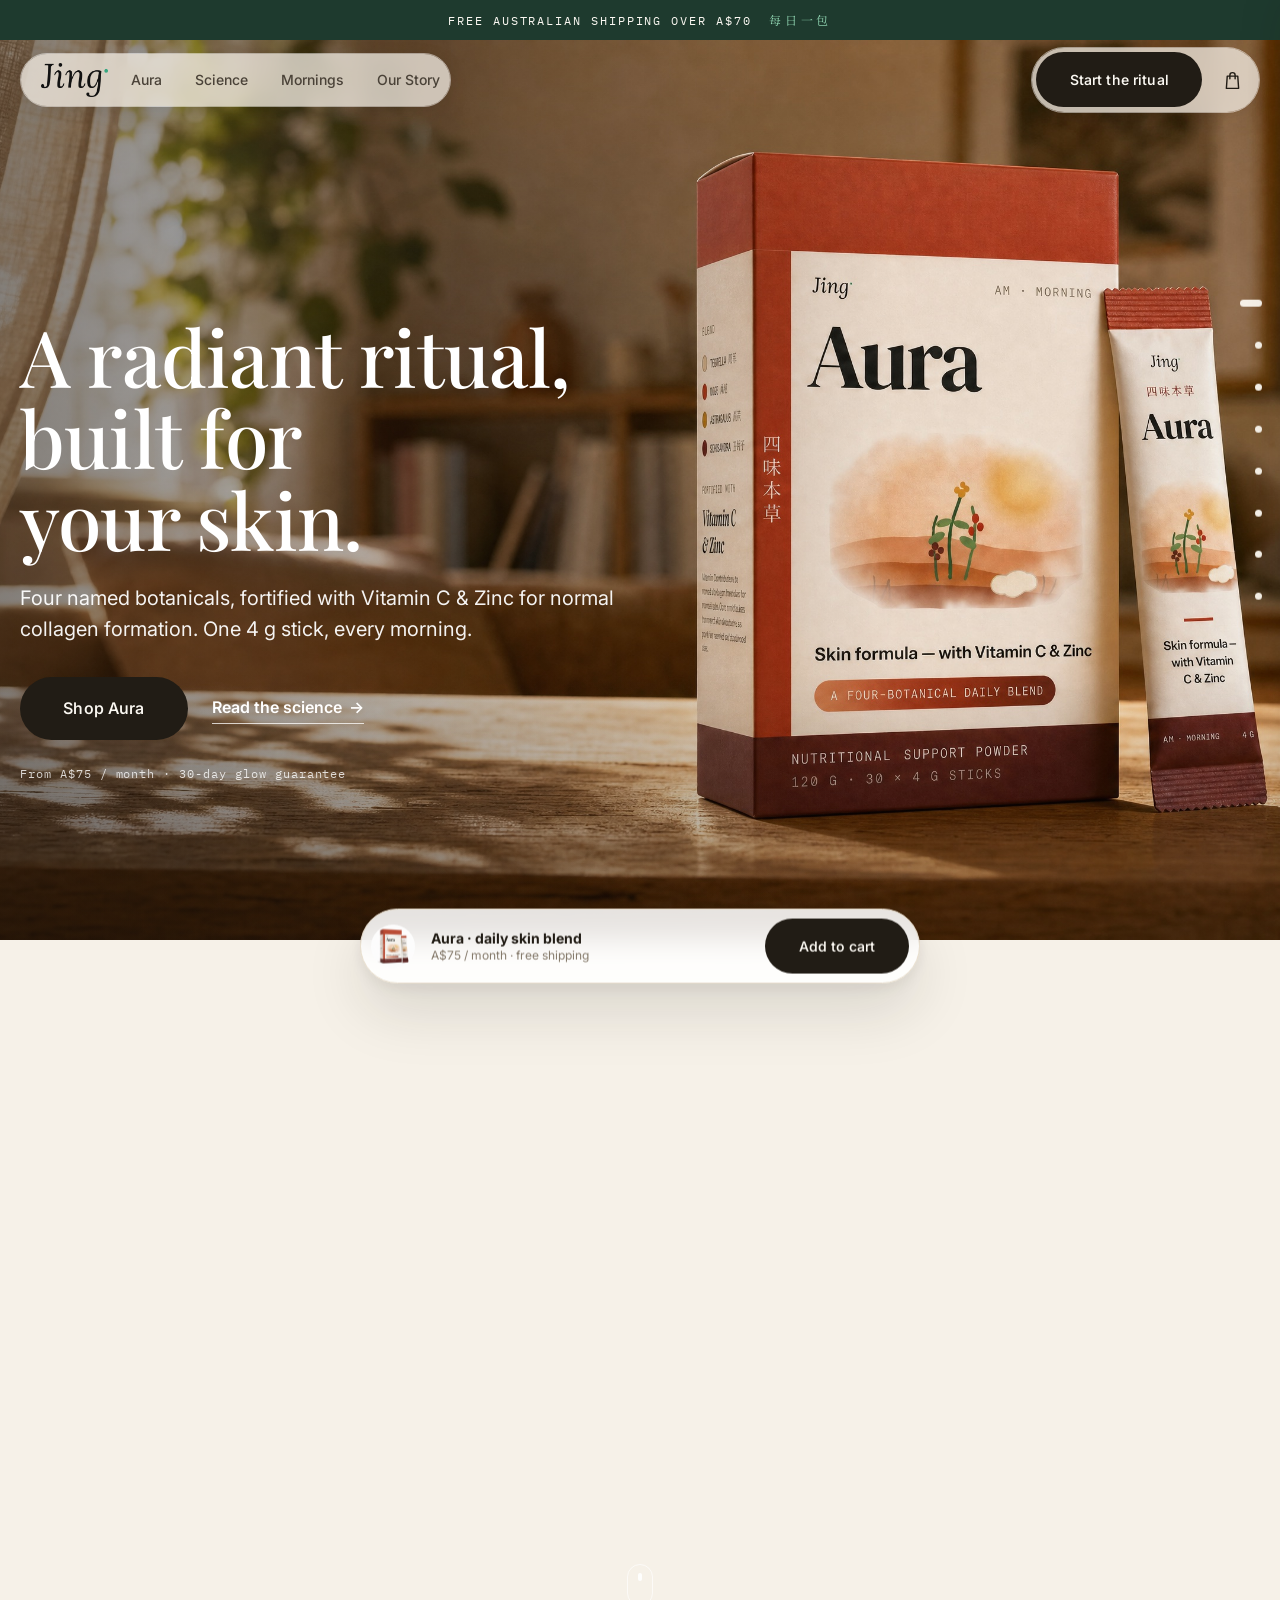
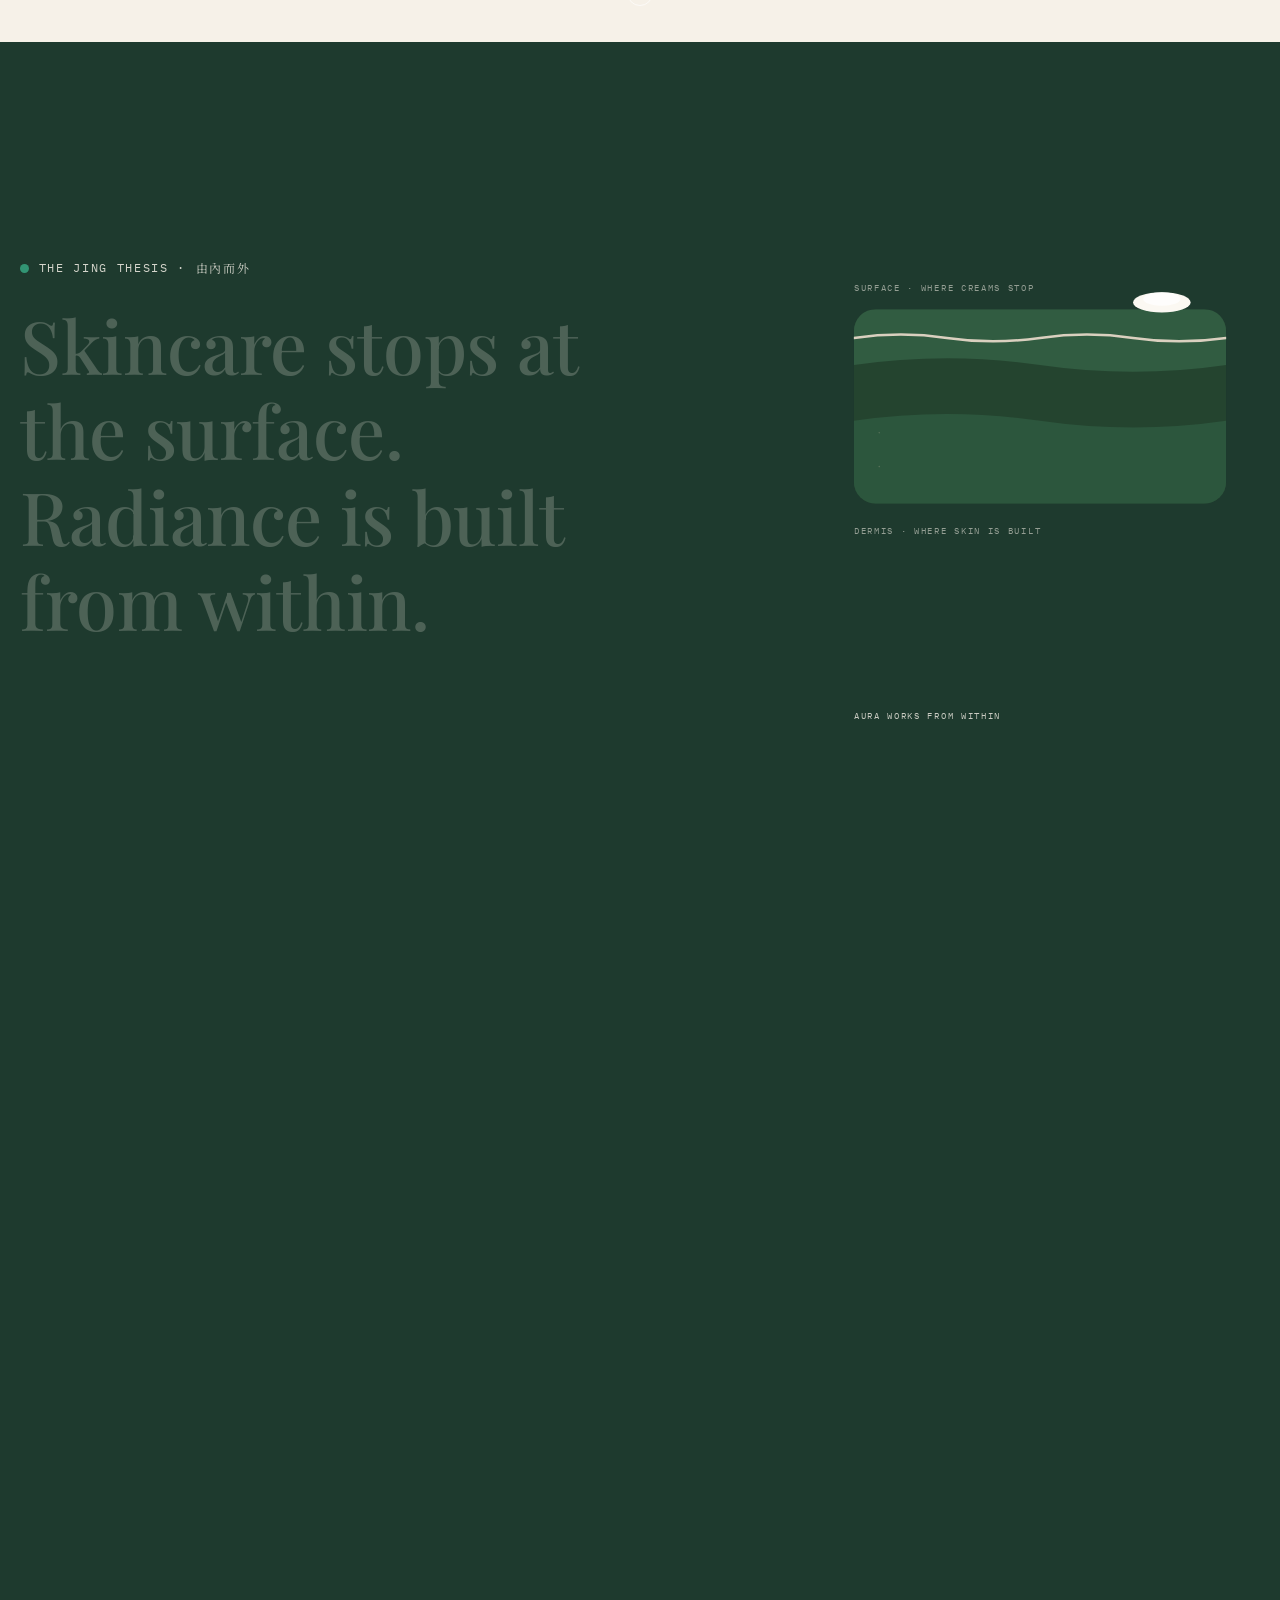
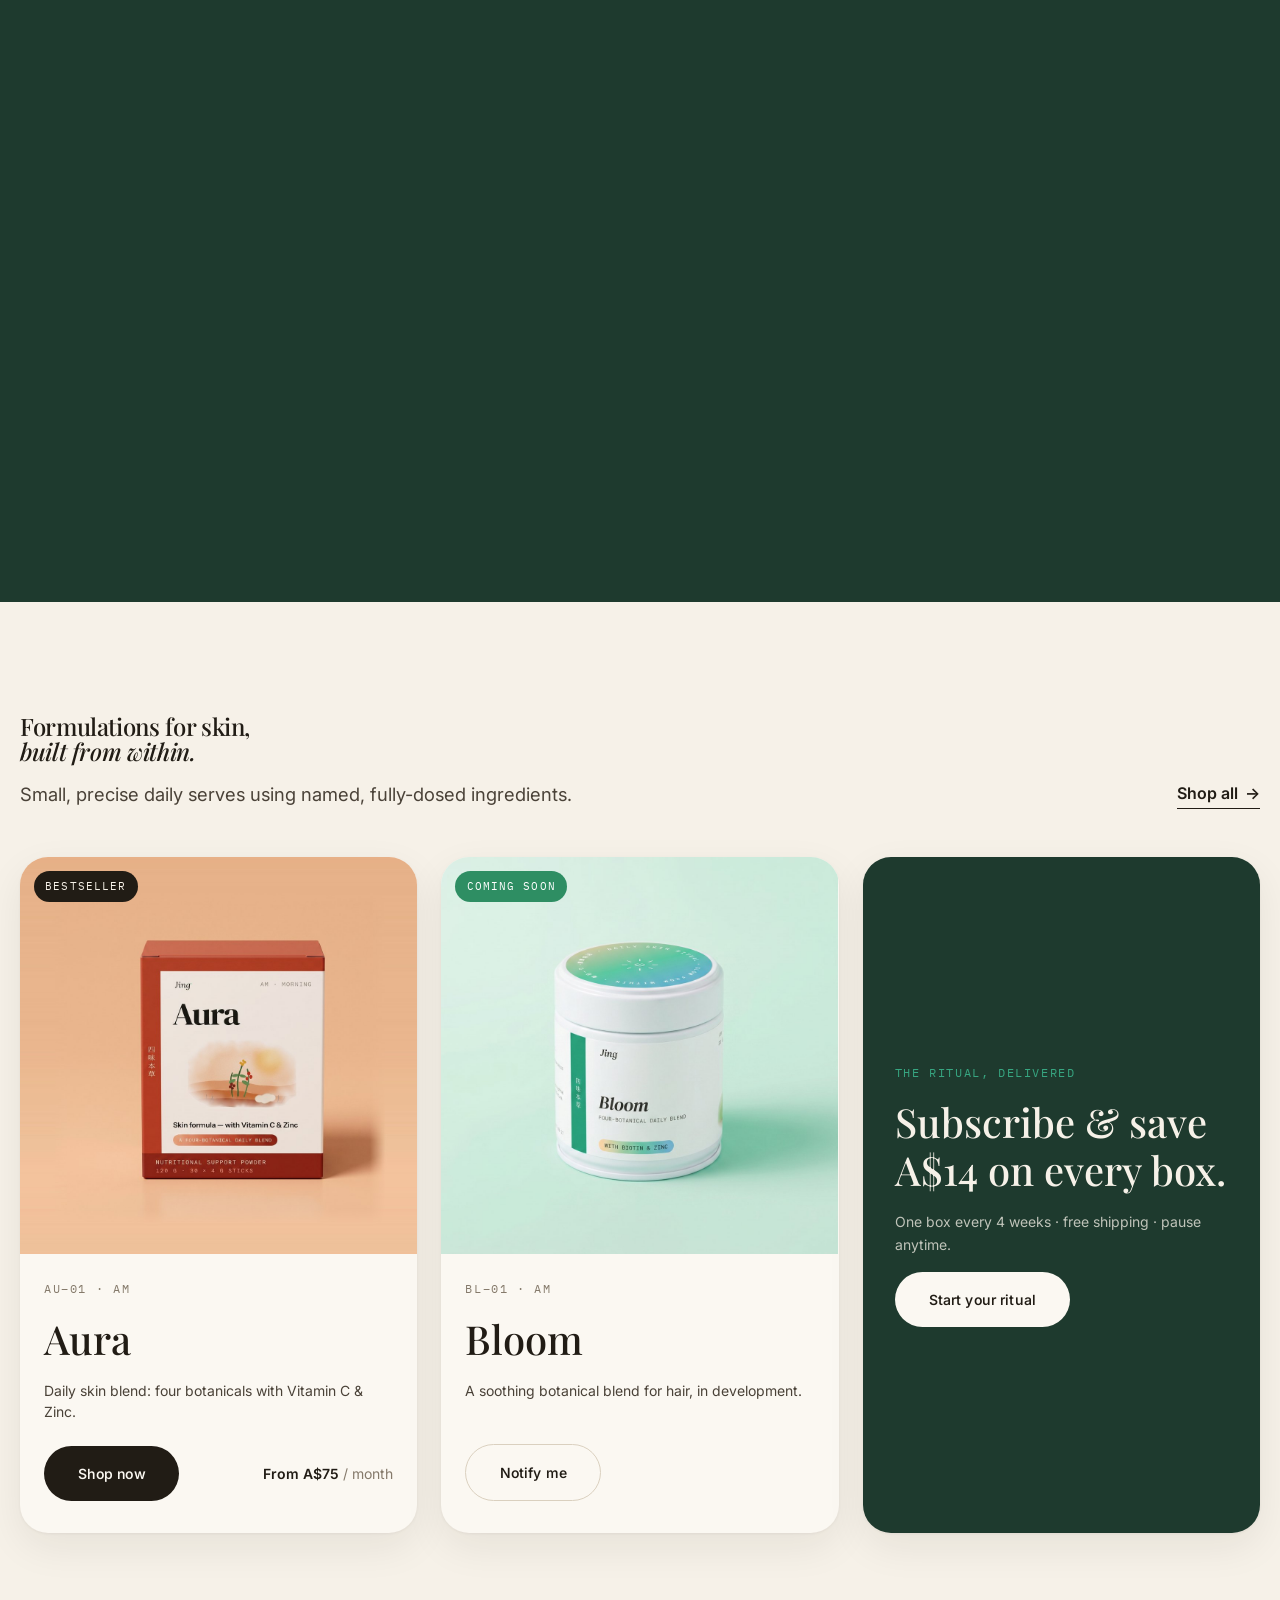
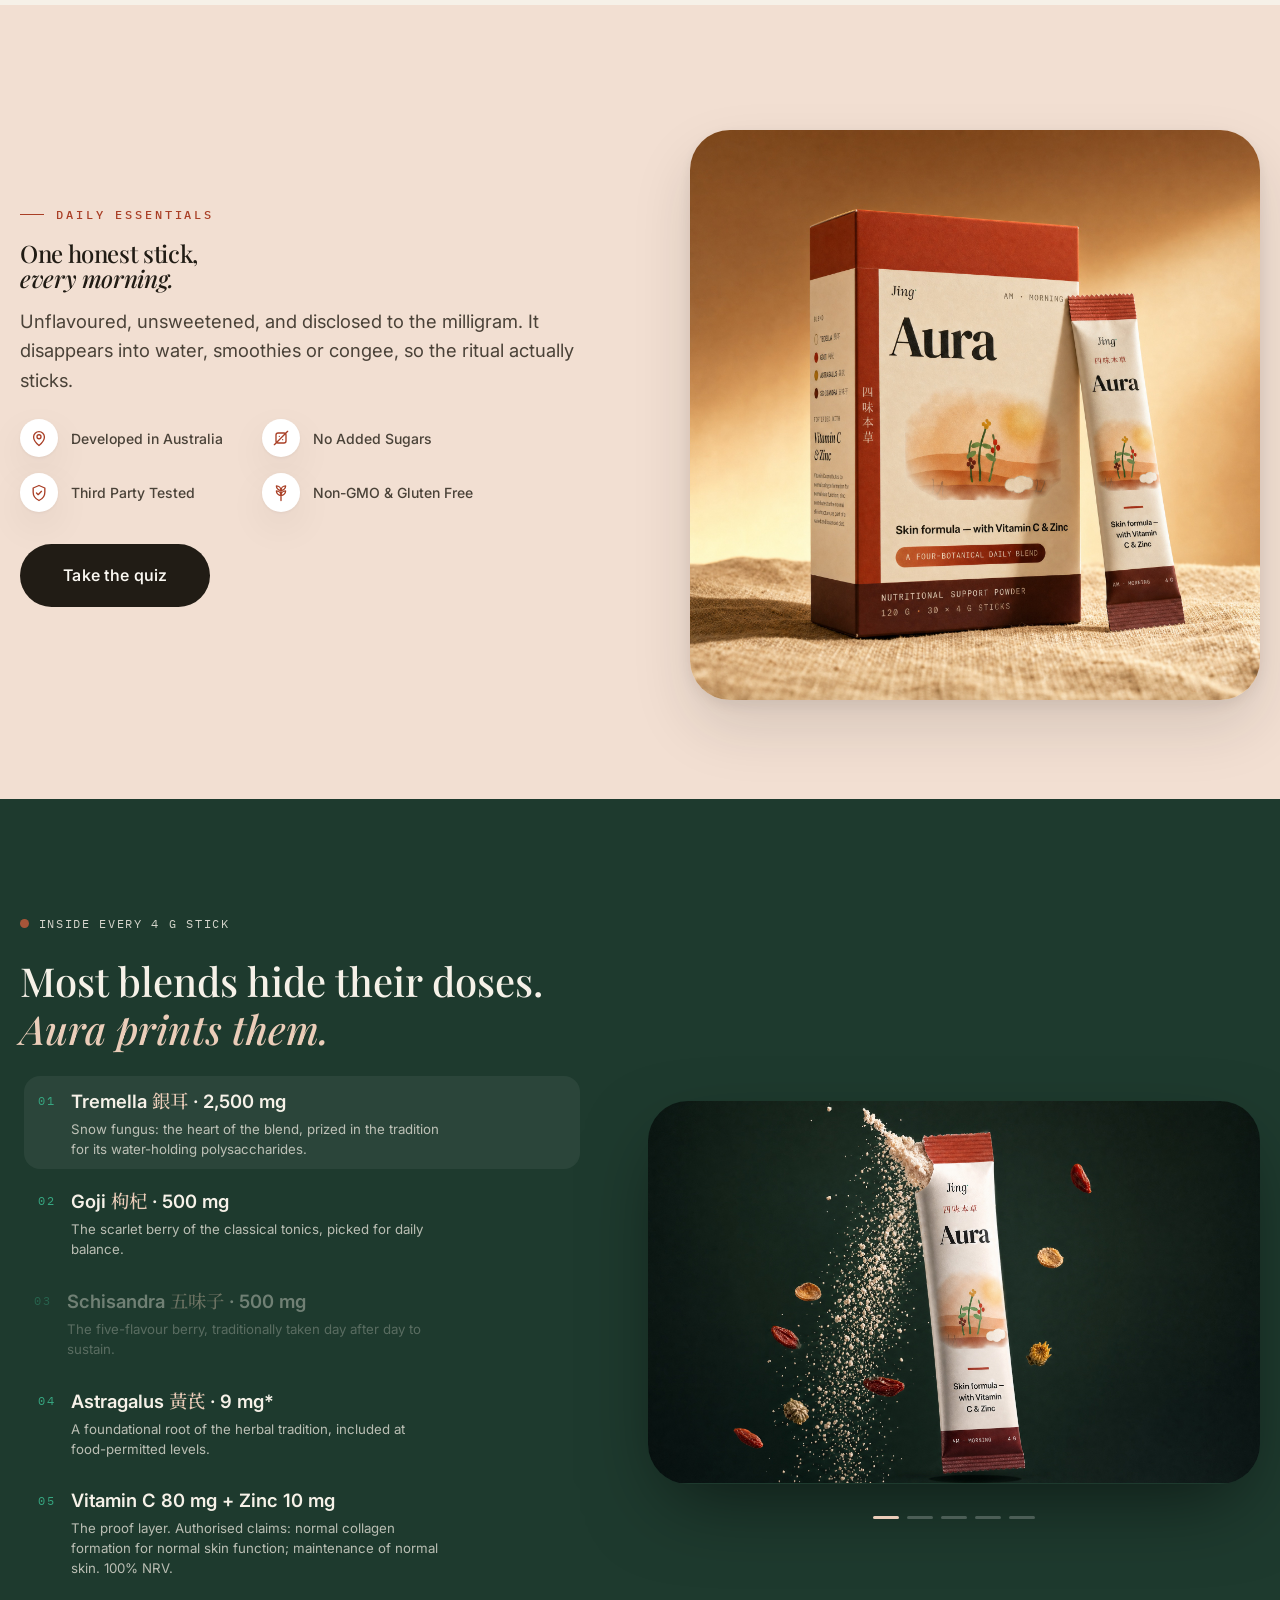
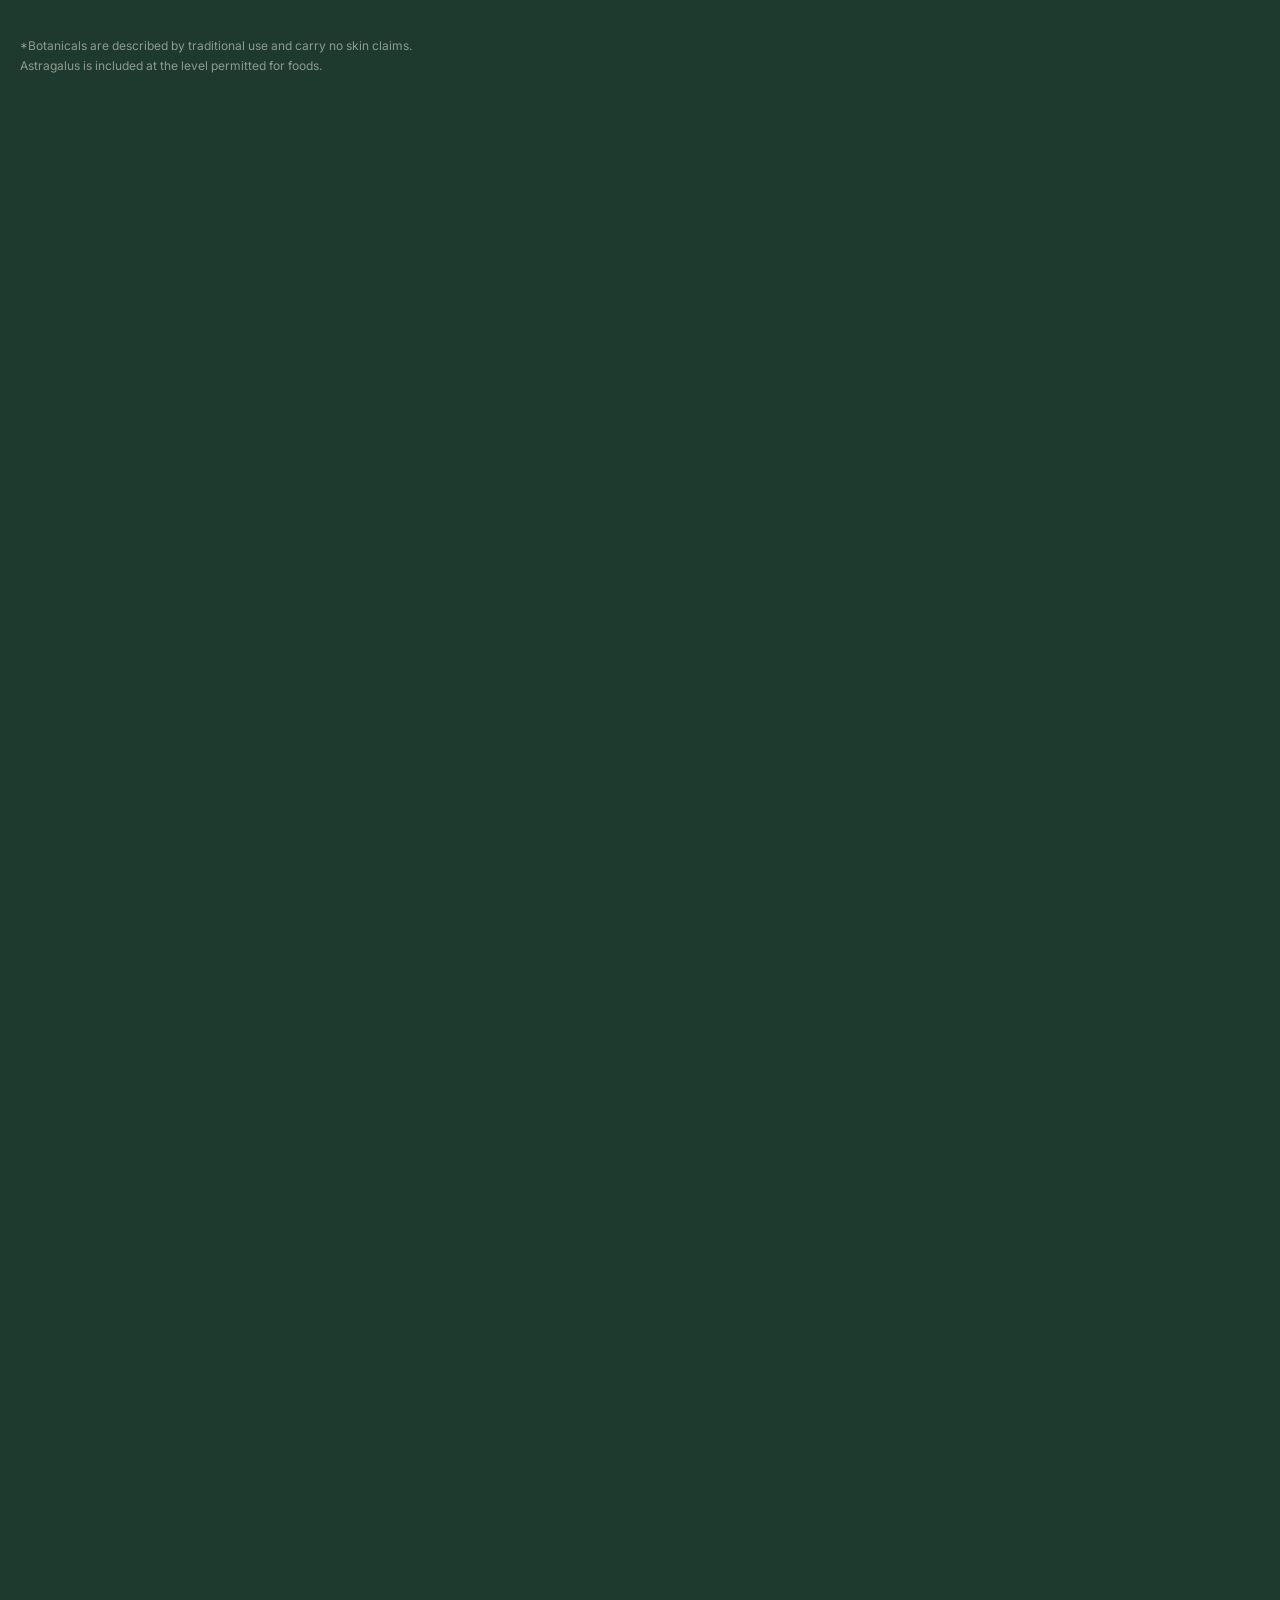
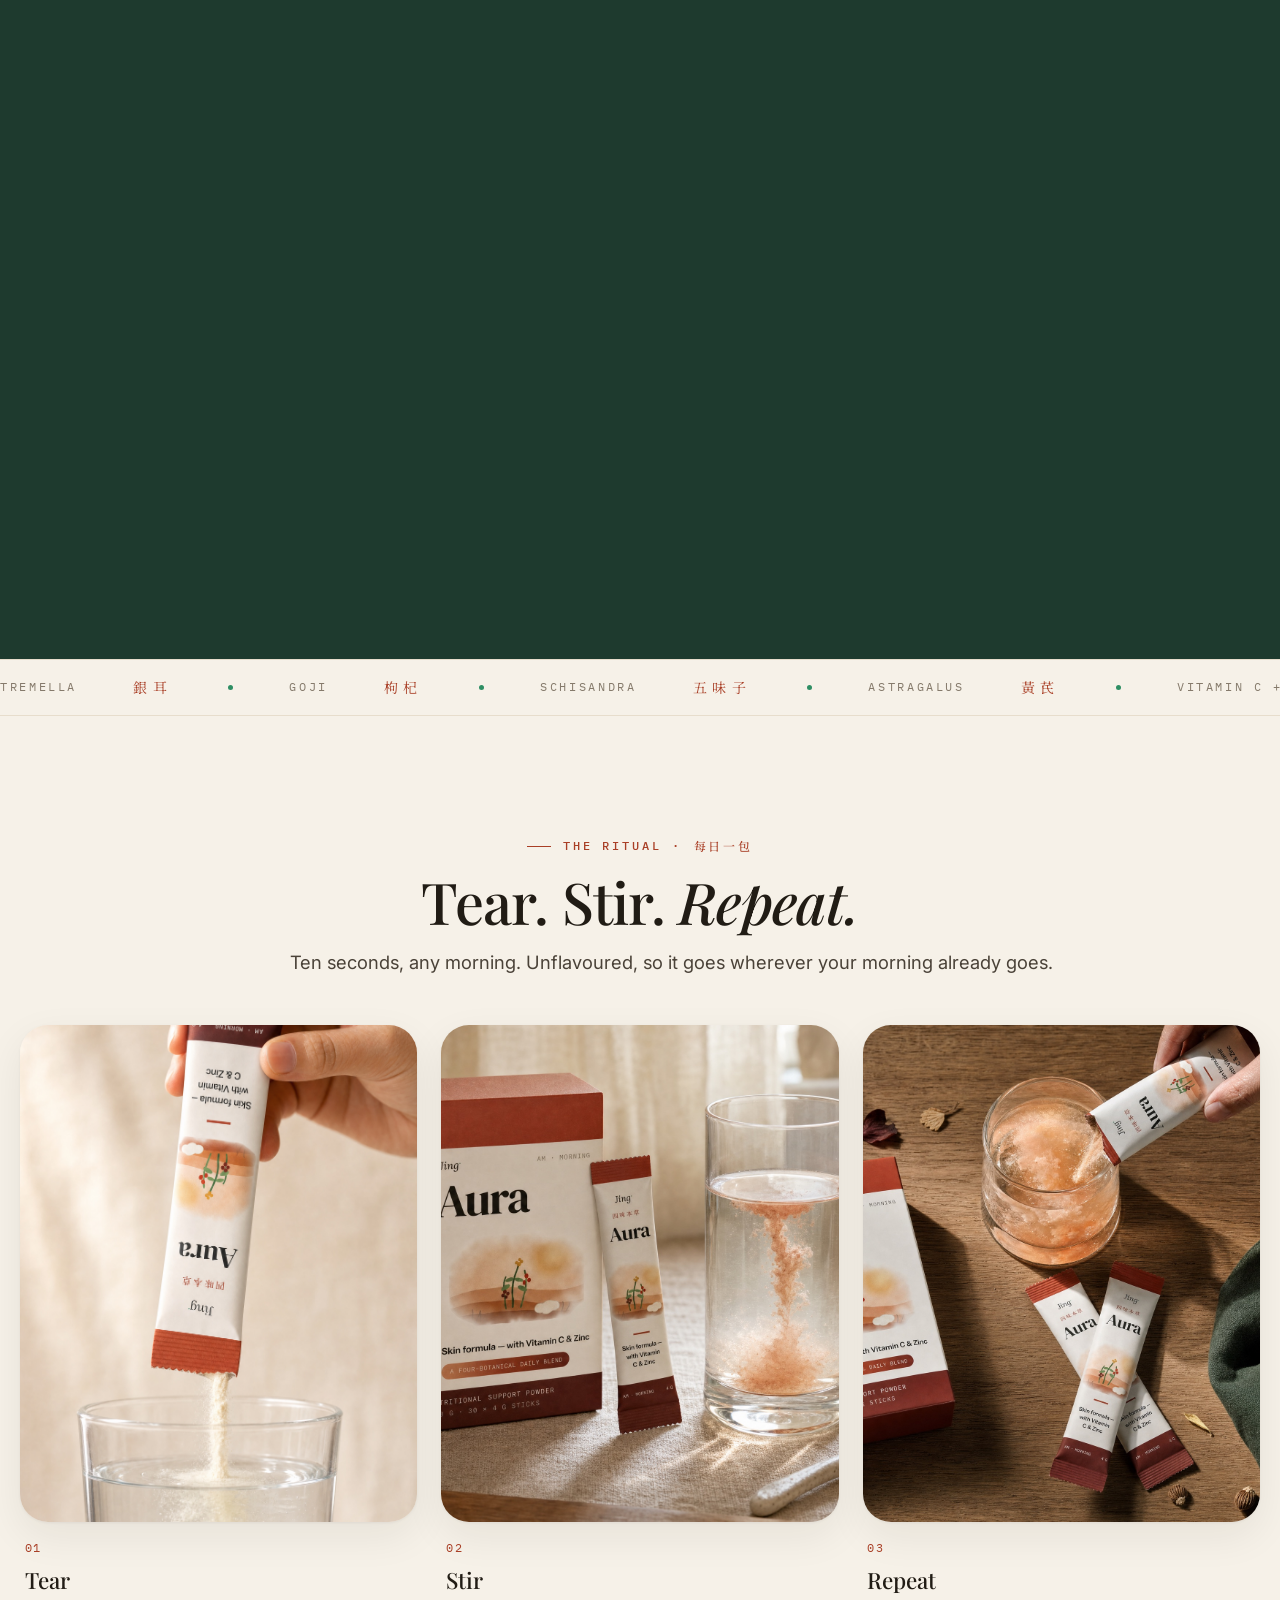
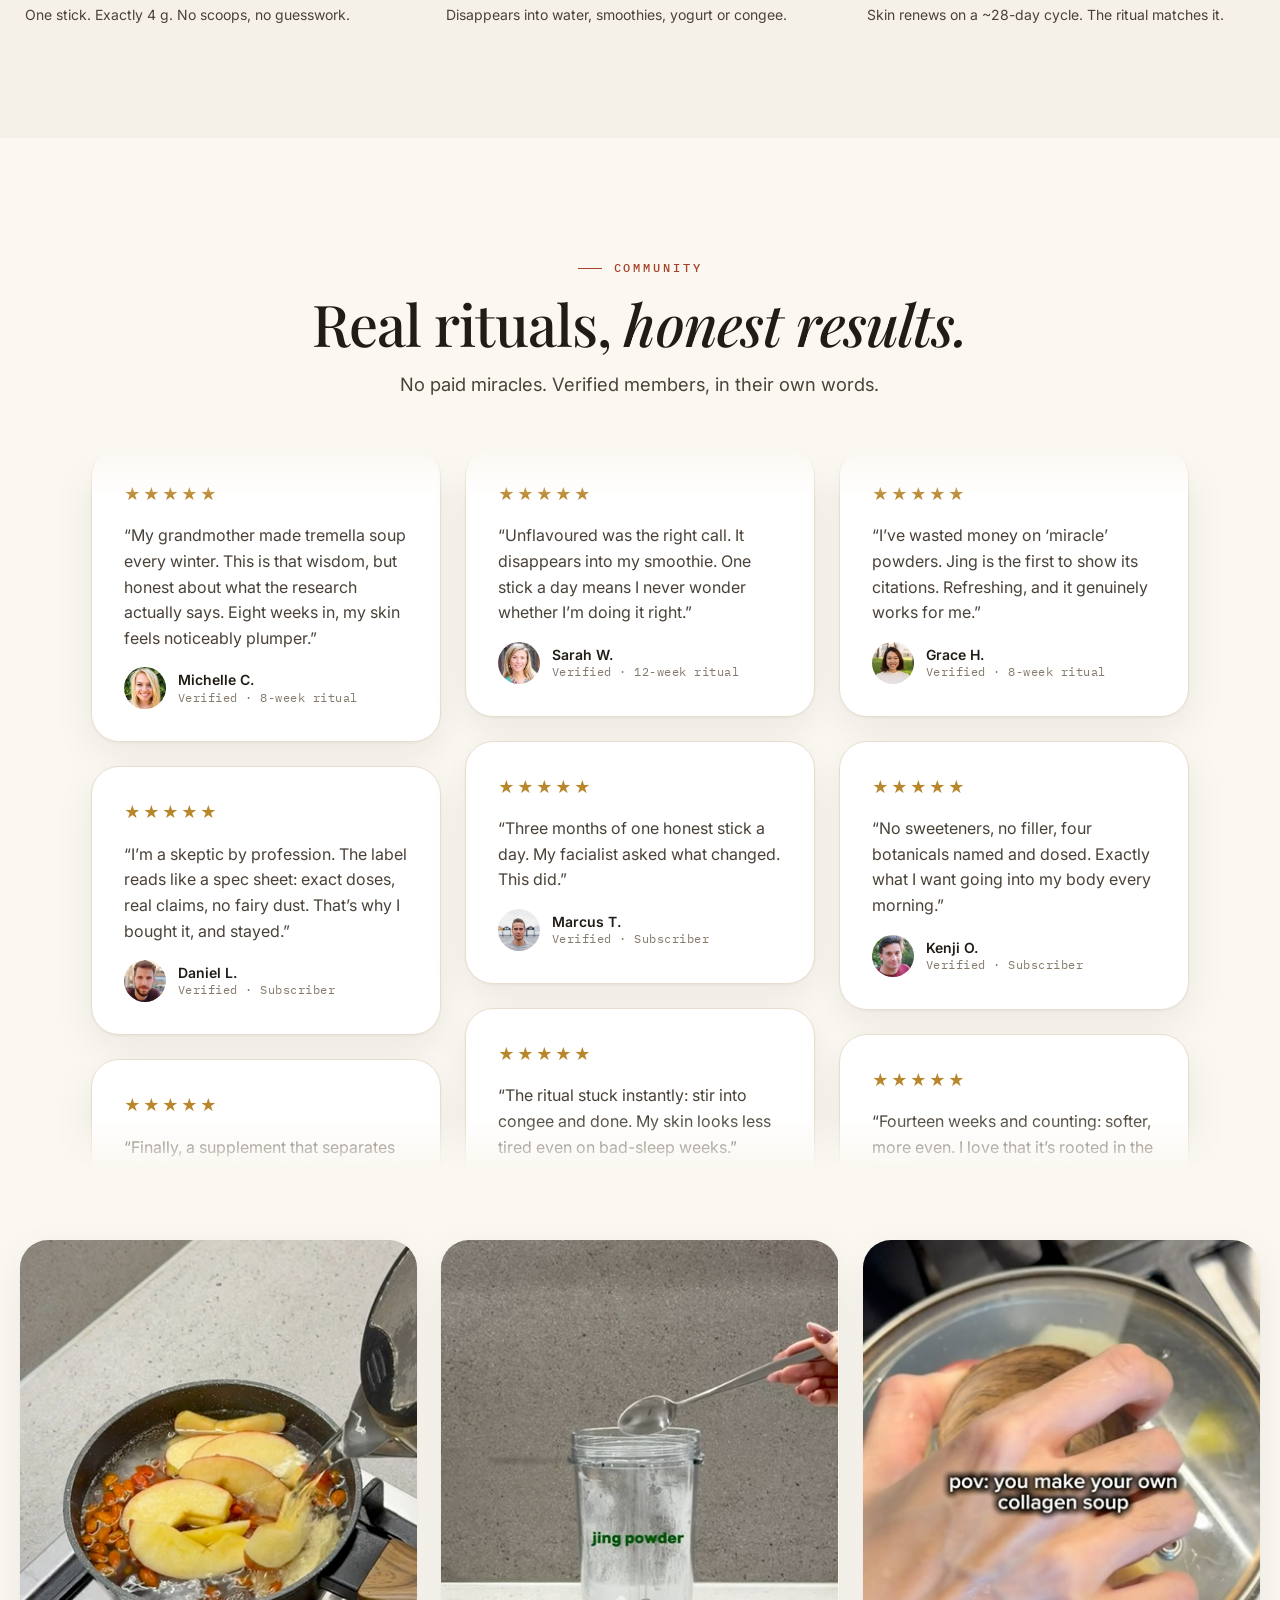
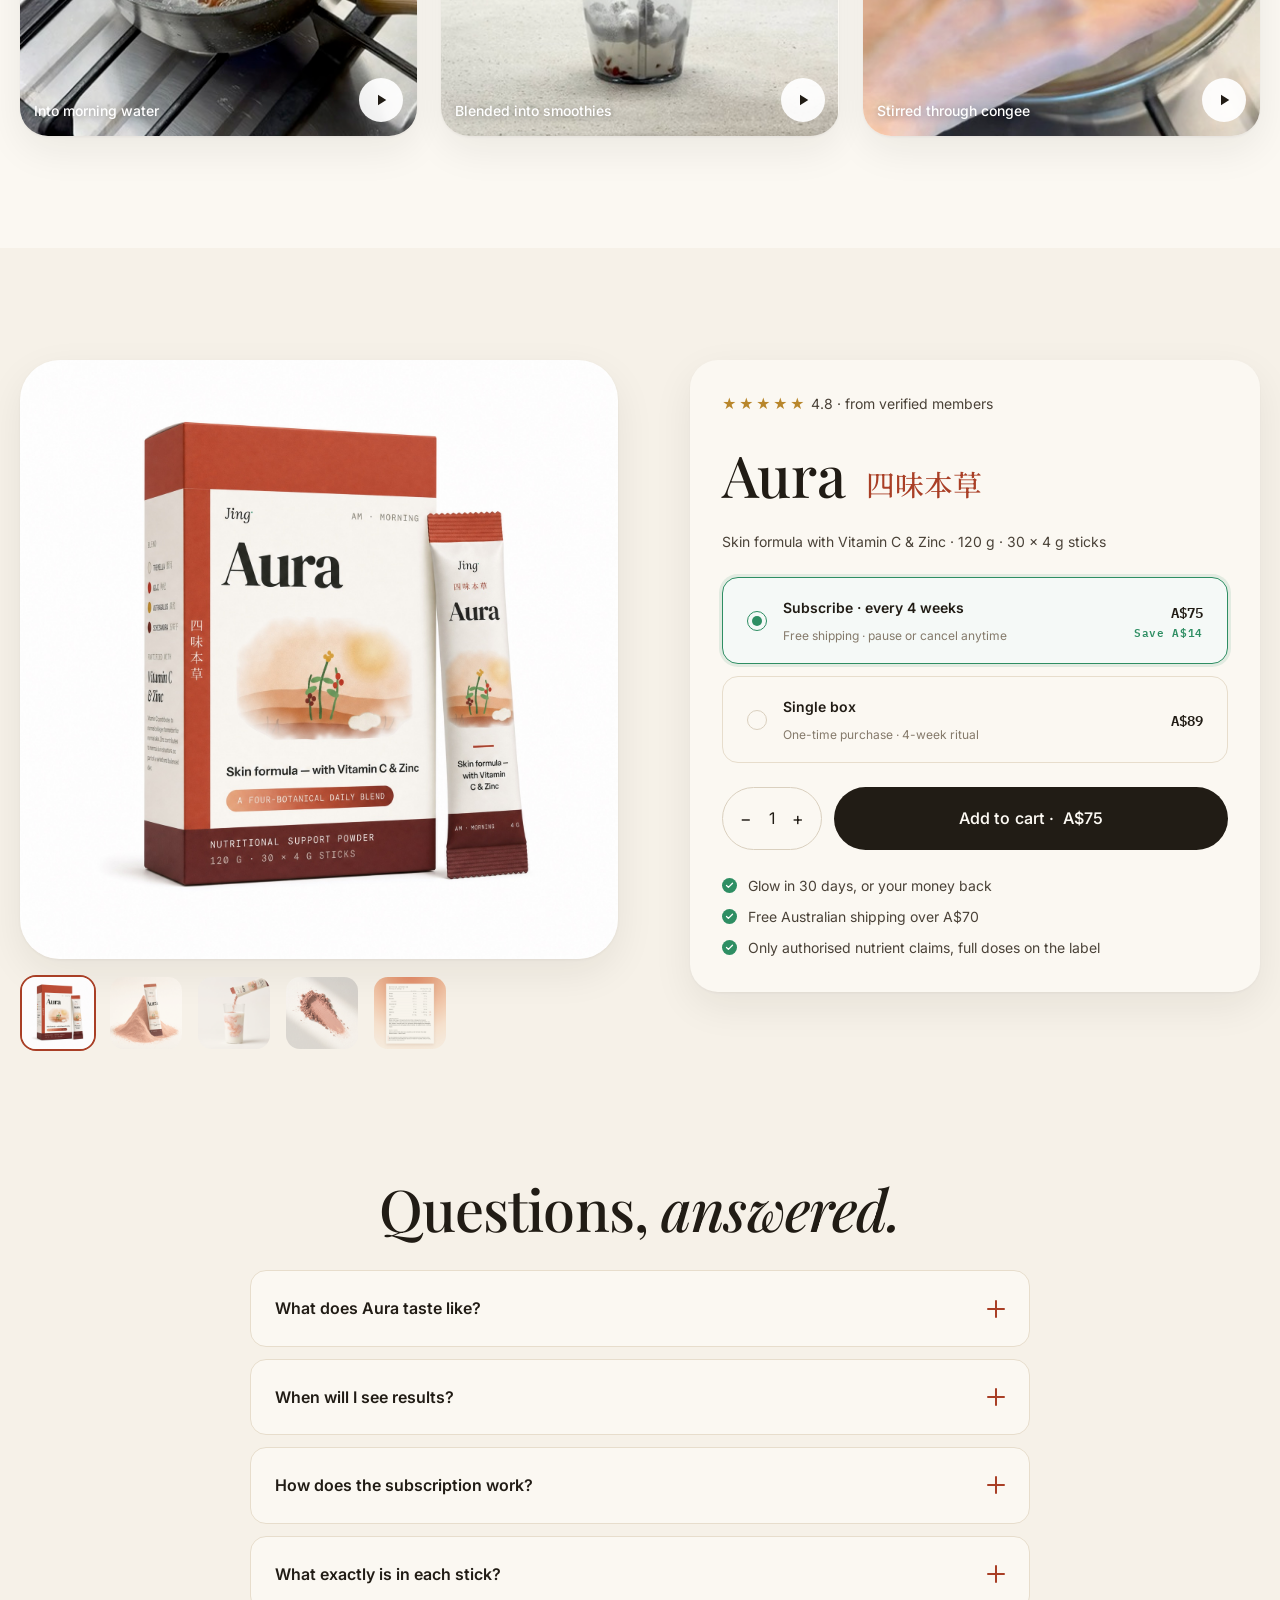
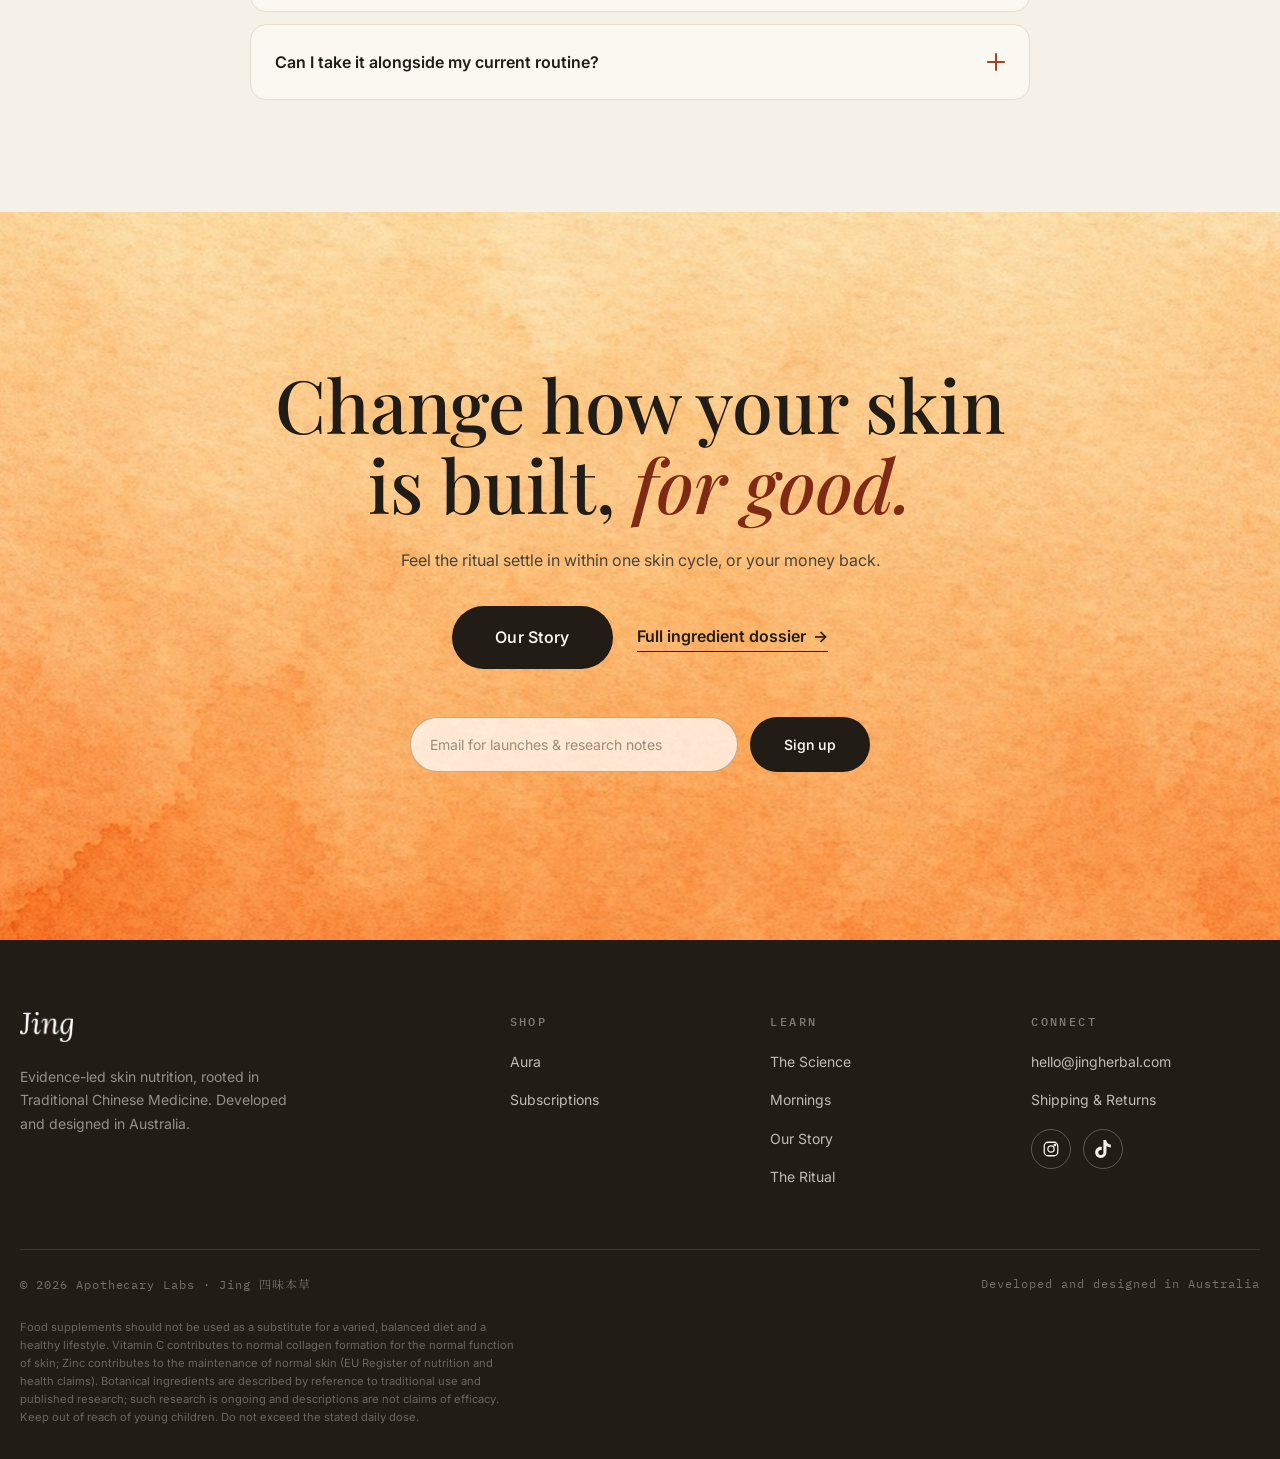
==== commit afc0abc7: "Add Build Your Morning ritual quiz (spec v1); Daily Essentials CTA now Take the quiz Co-Authored-By:" ====
--- a/index.html
+++ b/index.html
@@ -239,7 +239,7 @@
               <span>Non-GMO &amp; Gluten Free</span>
             </li>
           </ul>
-          <a href="#buy" class="btn btn--primary btn--lg">Shop the ritual</a>
+          <a href="quiz.html" class="btn btn--primary btn--lg">Take the quiz</a>
         </div>
         <figure class="sd-bundle-media reveal">
           <video src="assets/gen/essentials-motion.mp4" poster="assets/gen/product-studio.jpg" muted loop playsinline preload="none" data-ambient-video aria-label="The Jing Aura box with a stick sachet leaning against it, warm light drifting across the linen" width="2048" height="2048"></video>
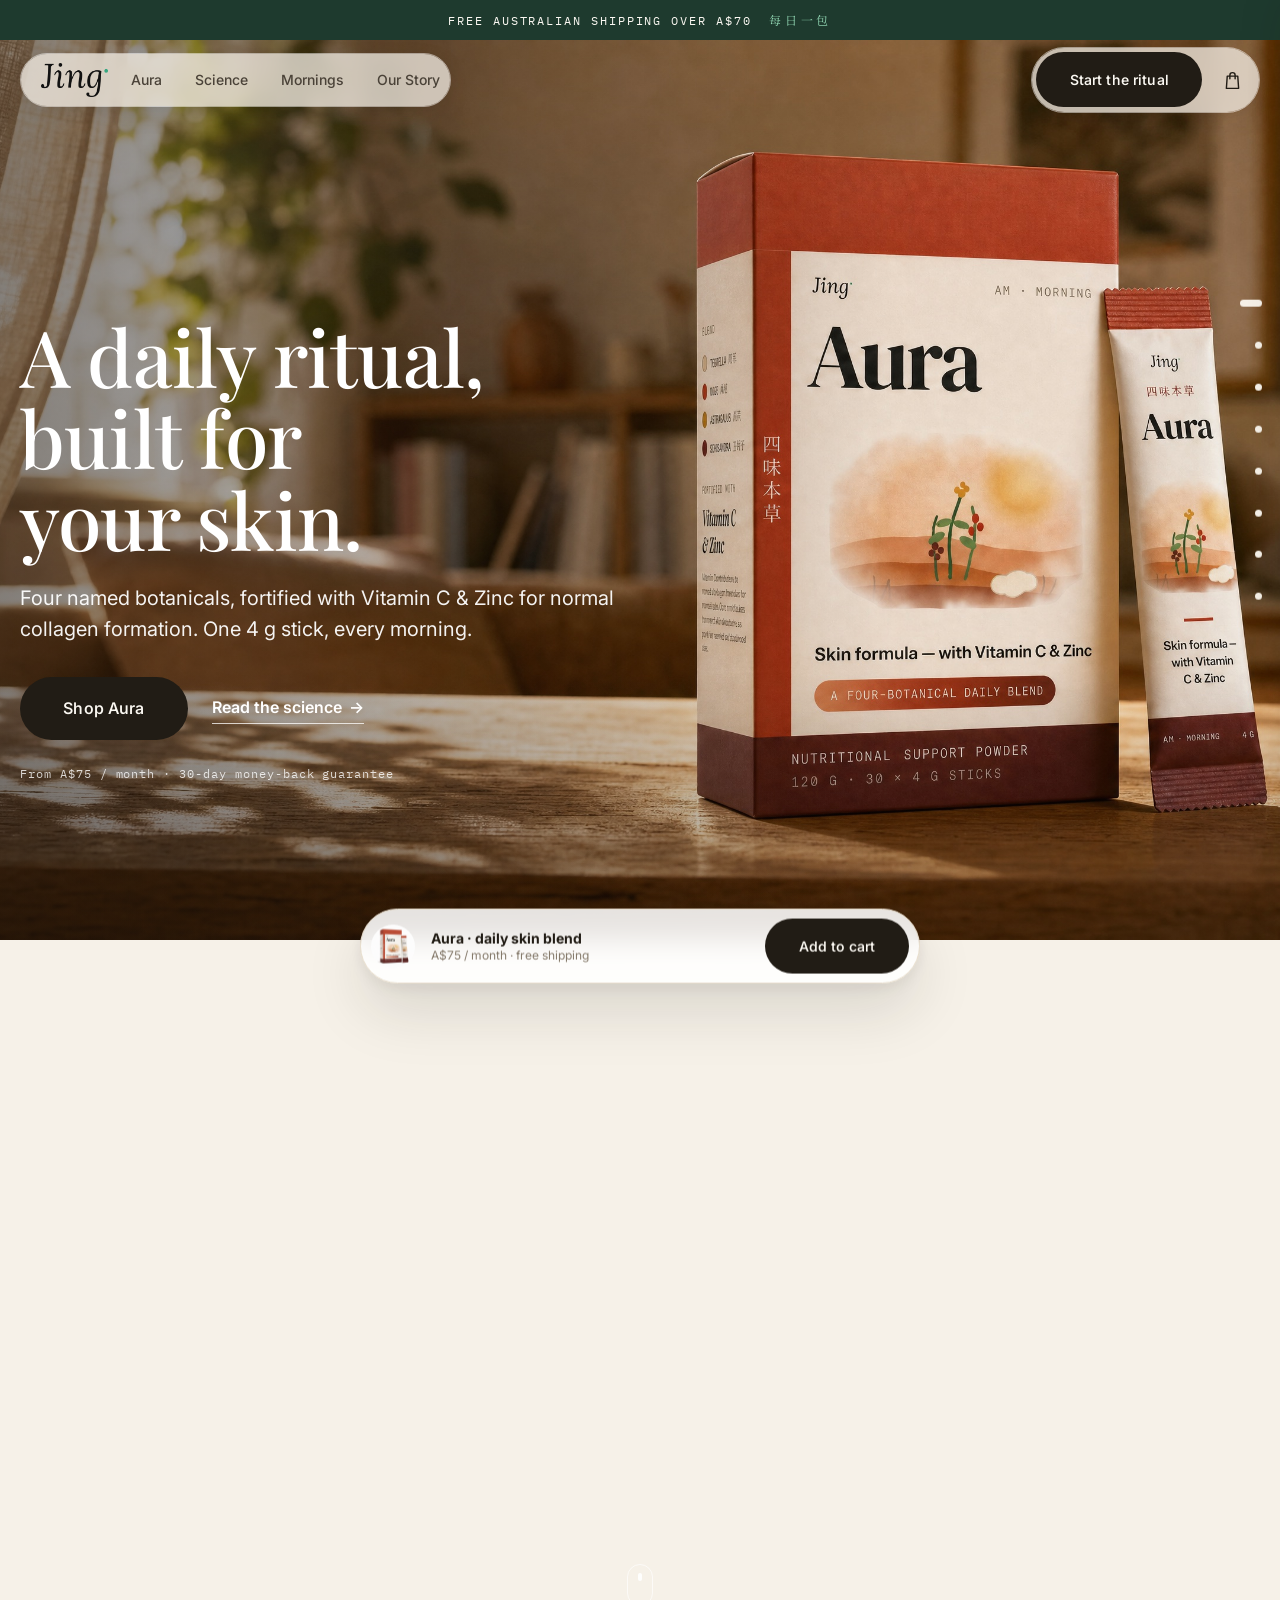
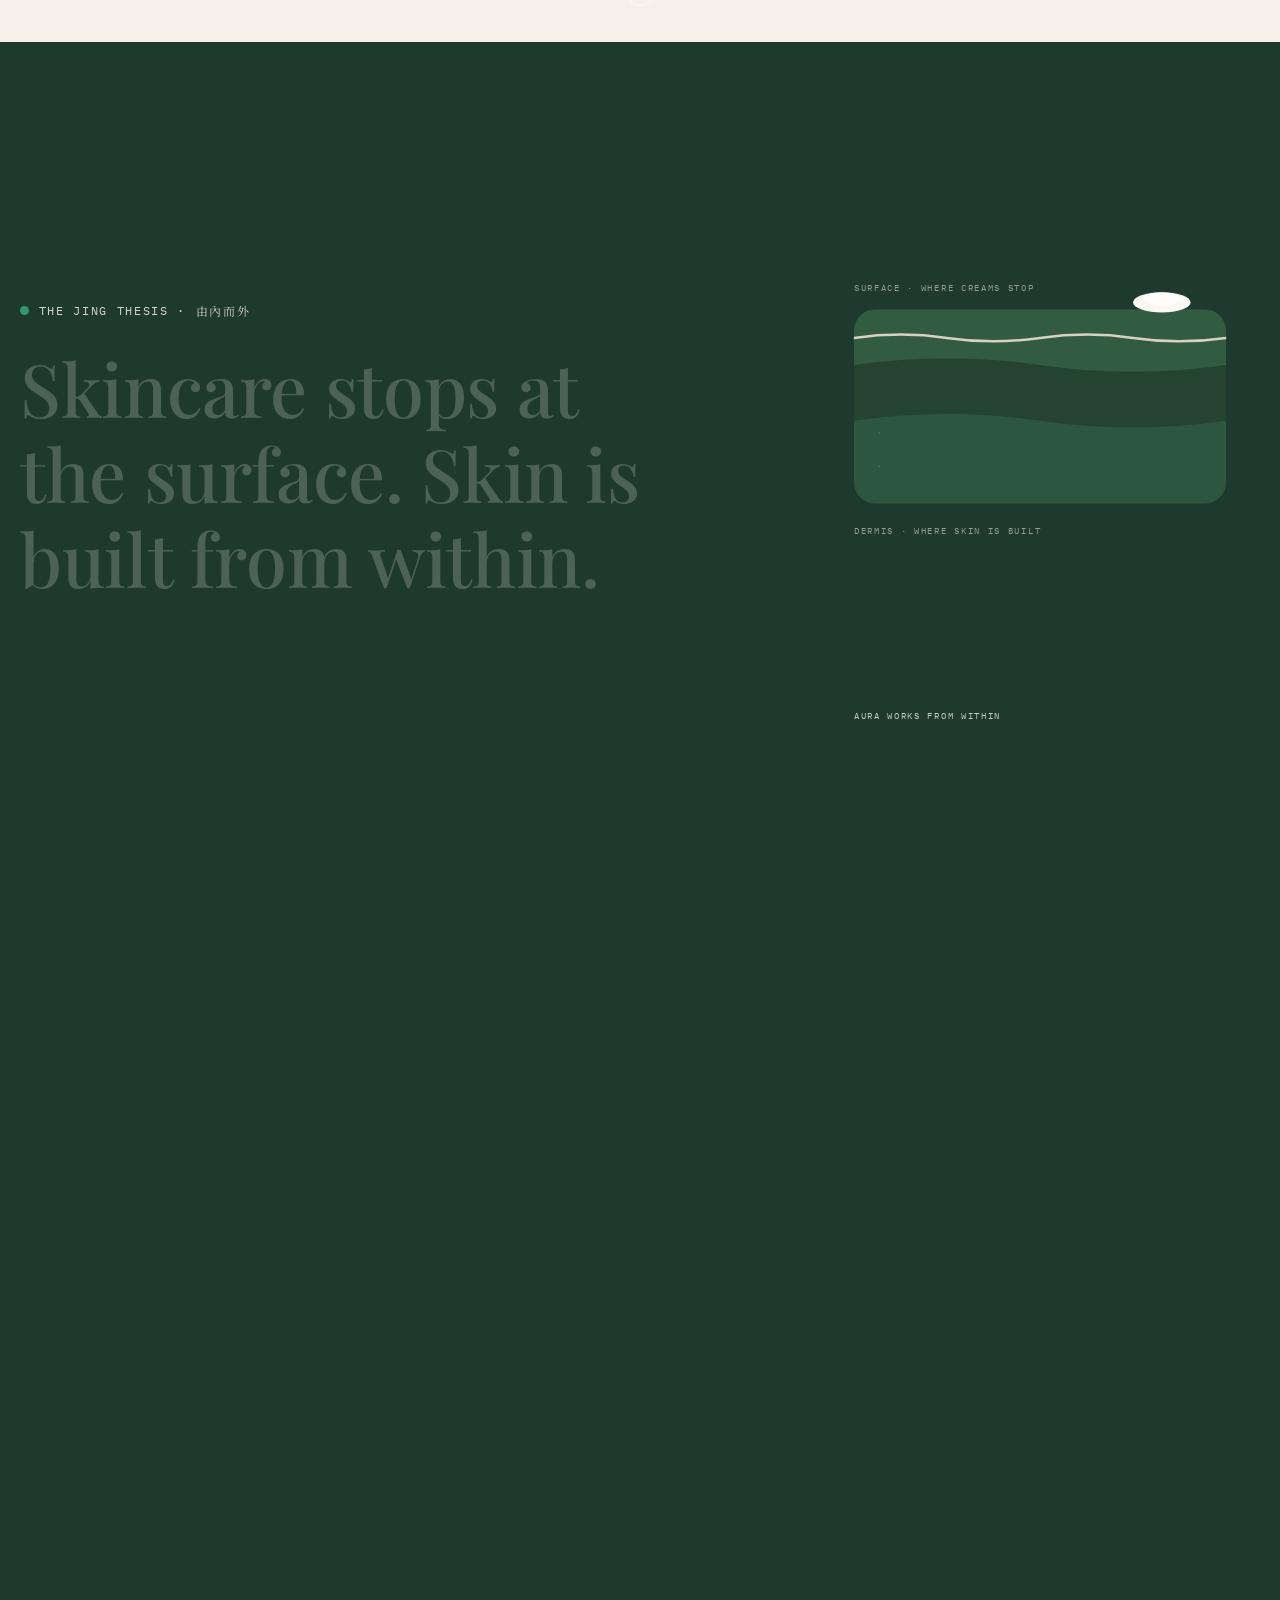
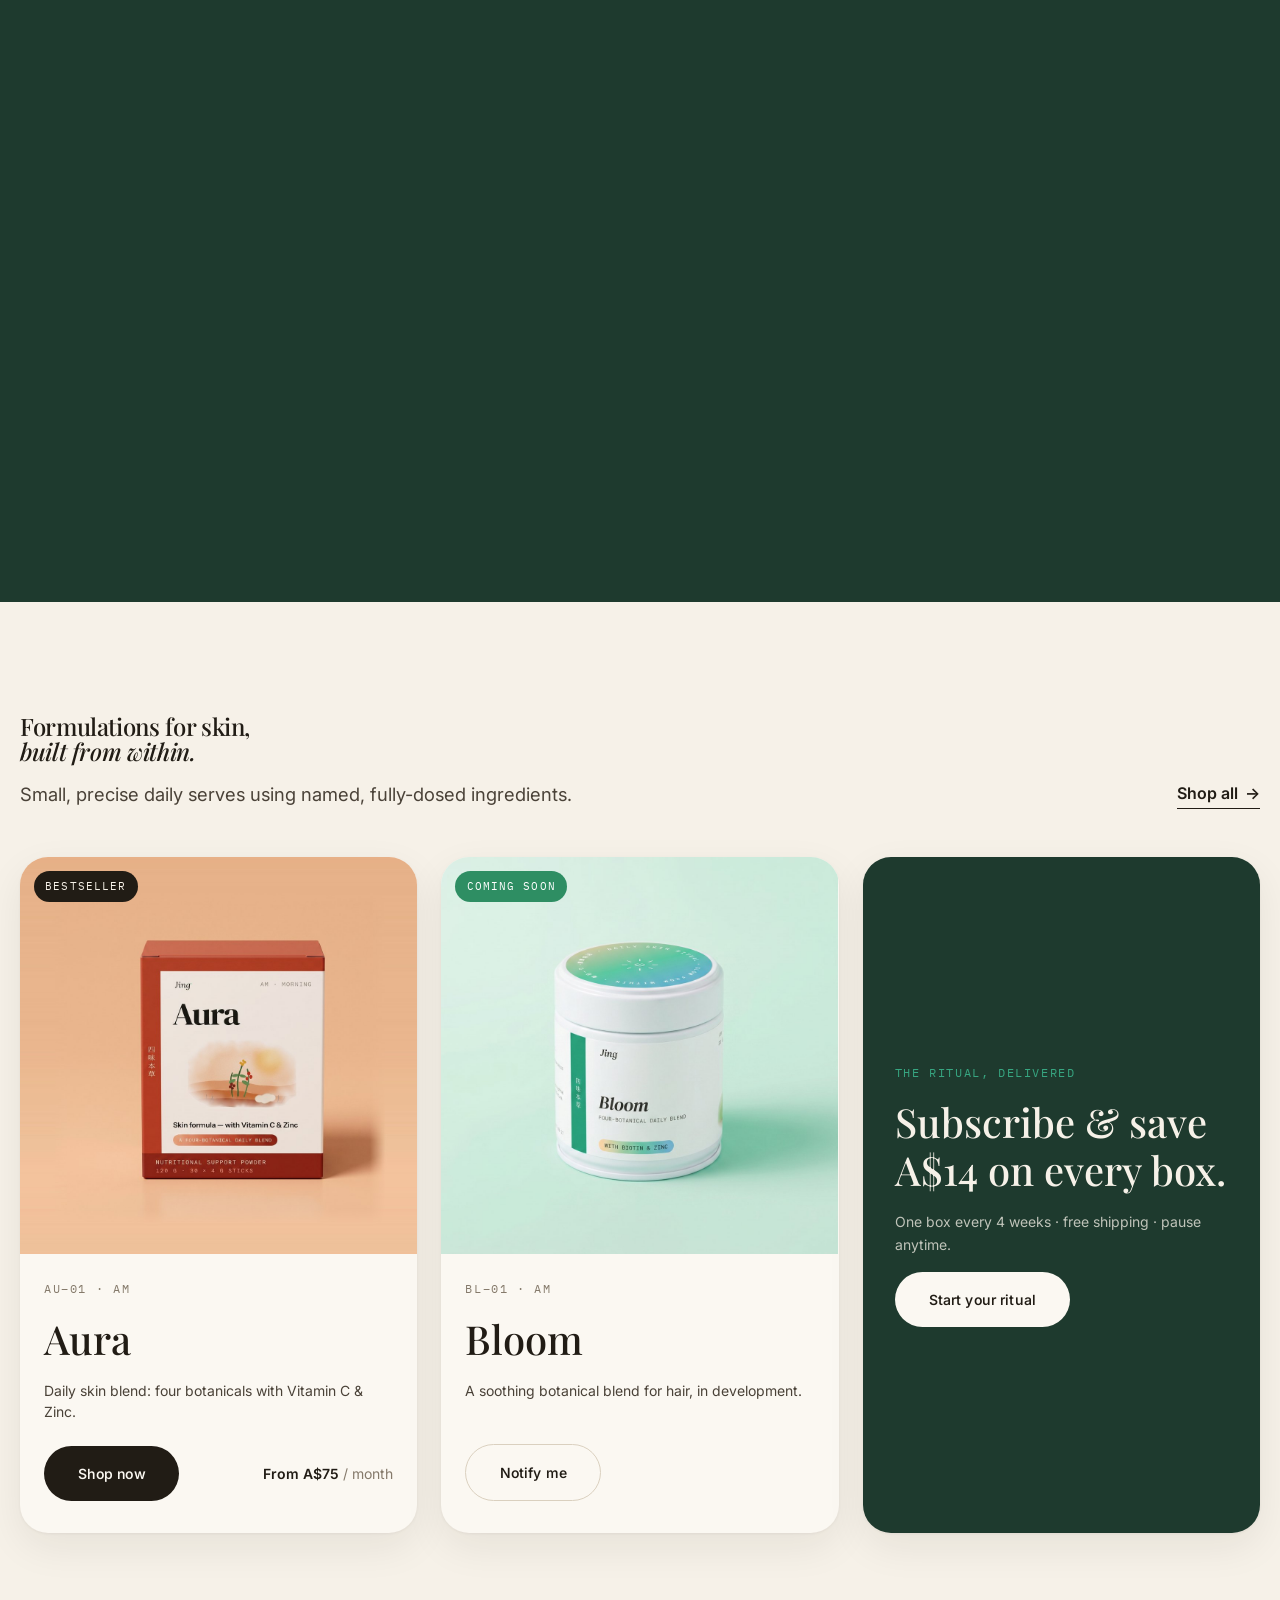
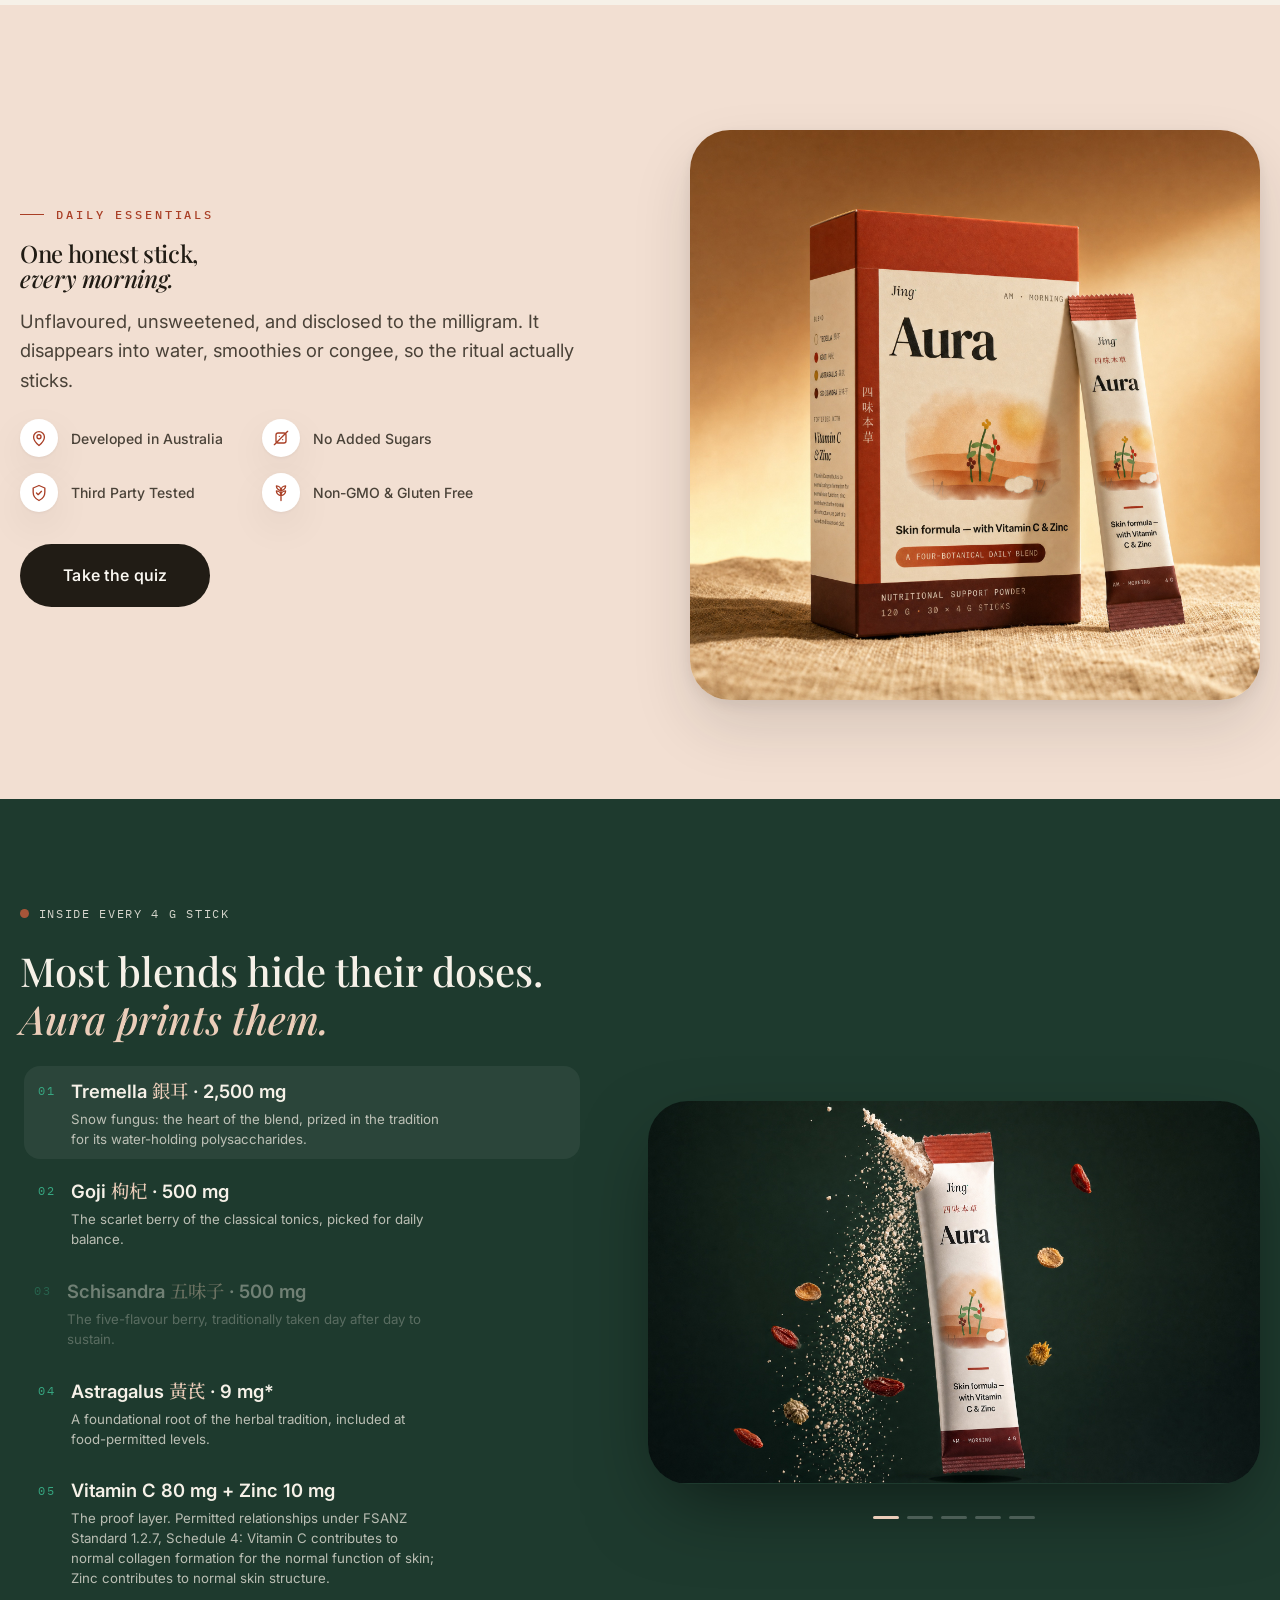
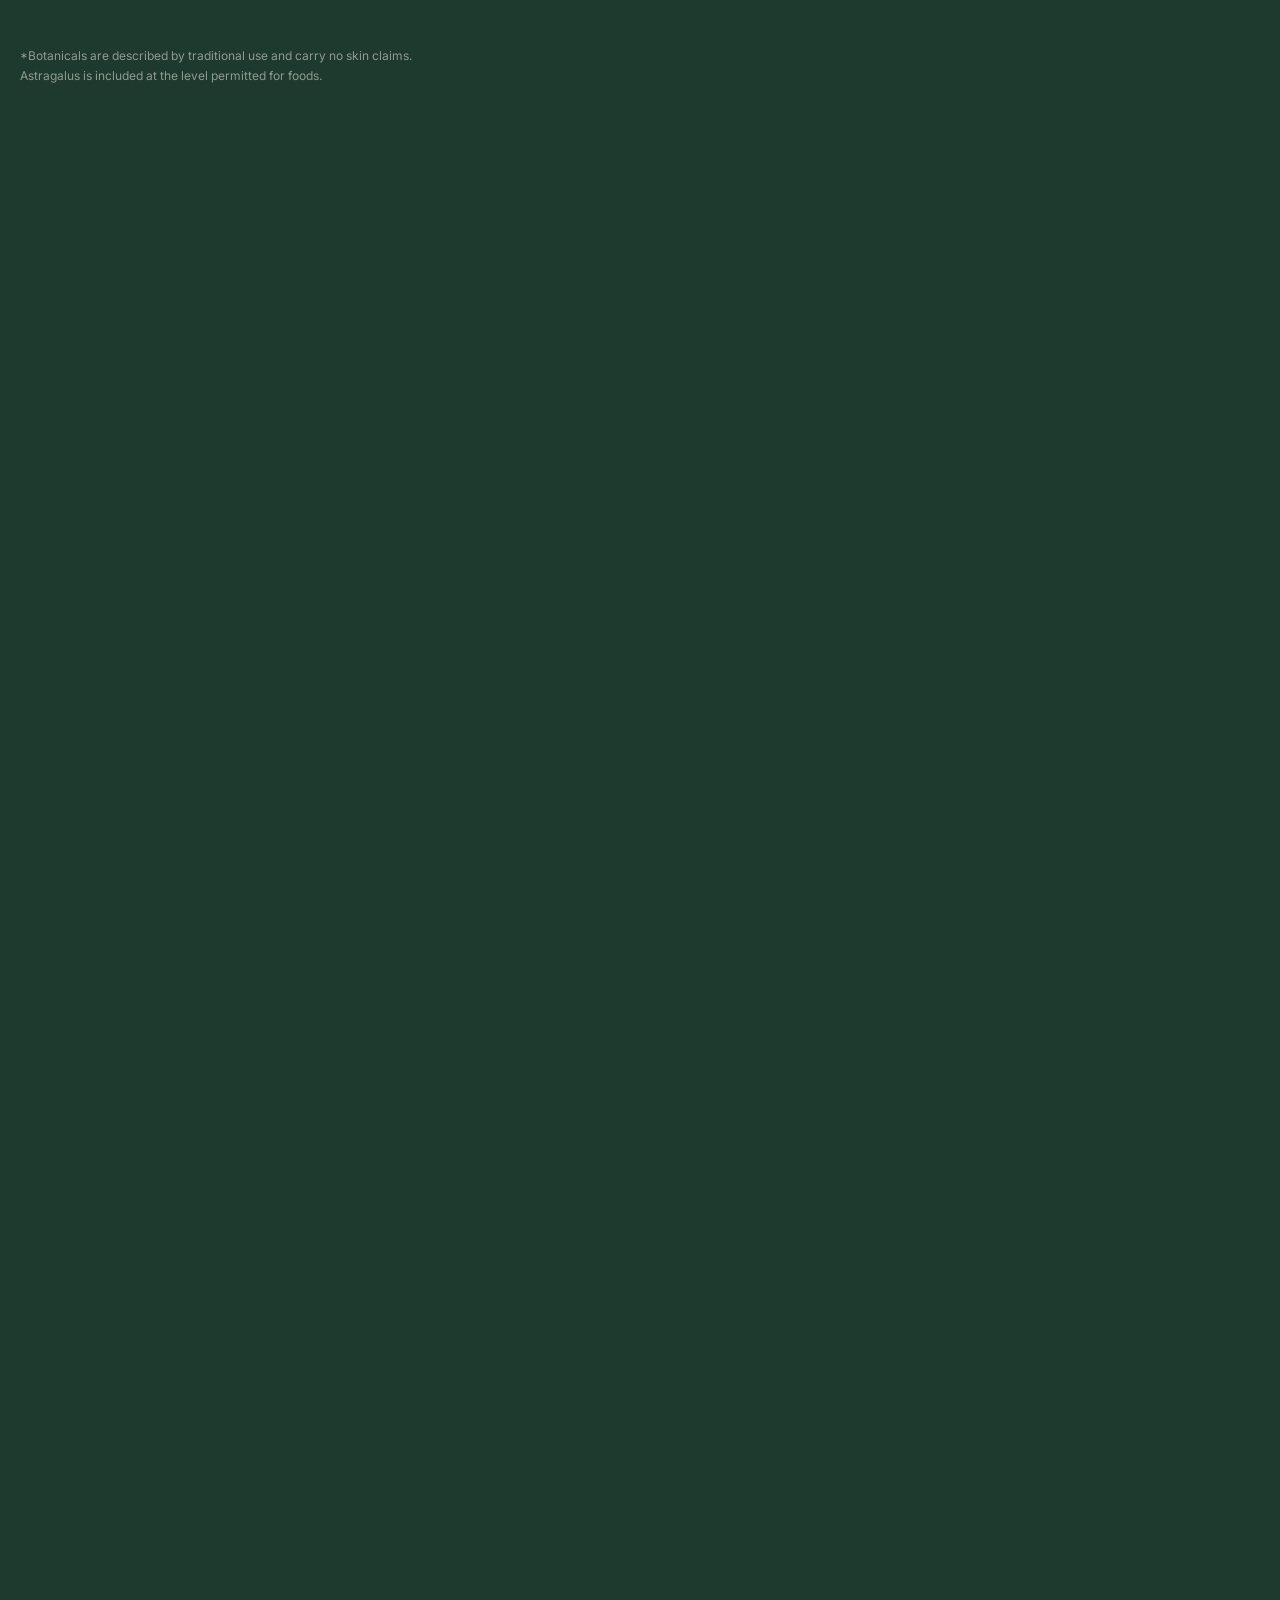
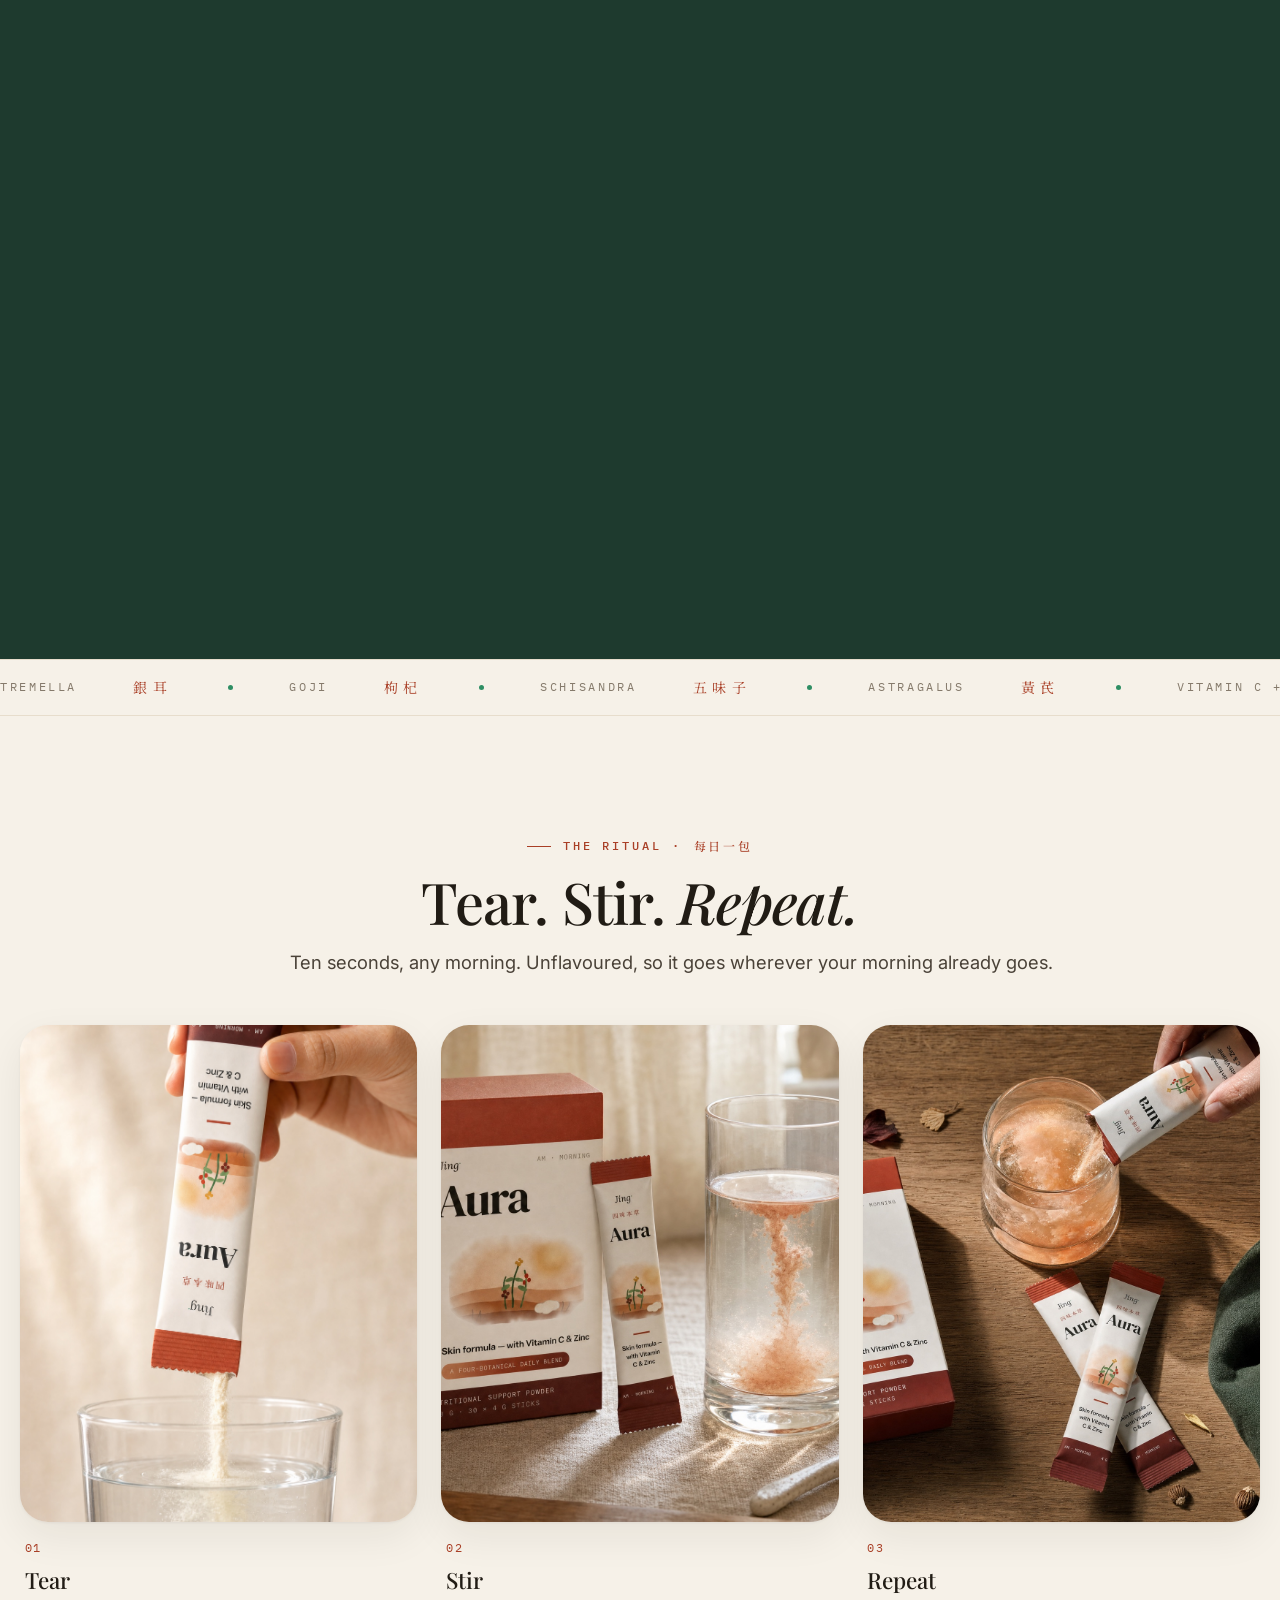
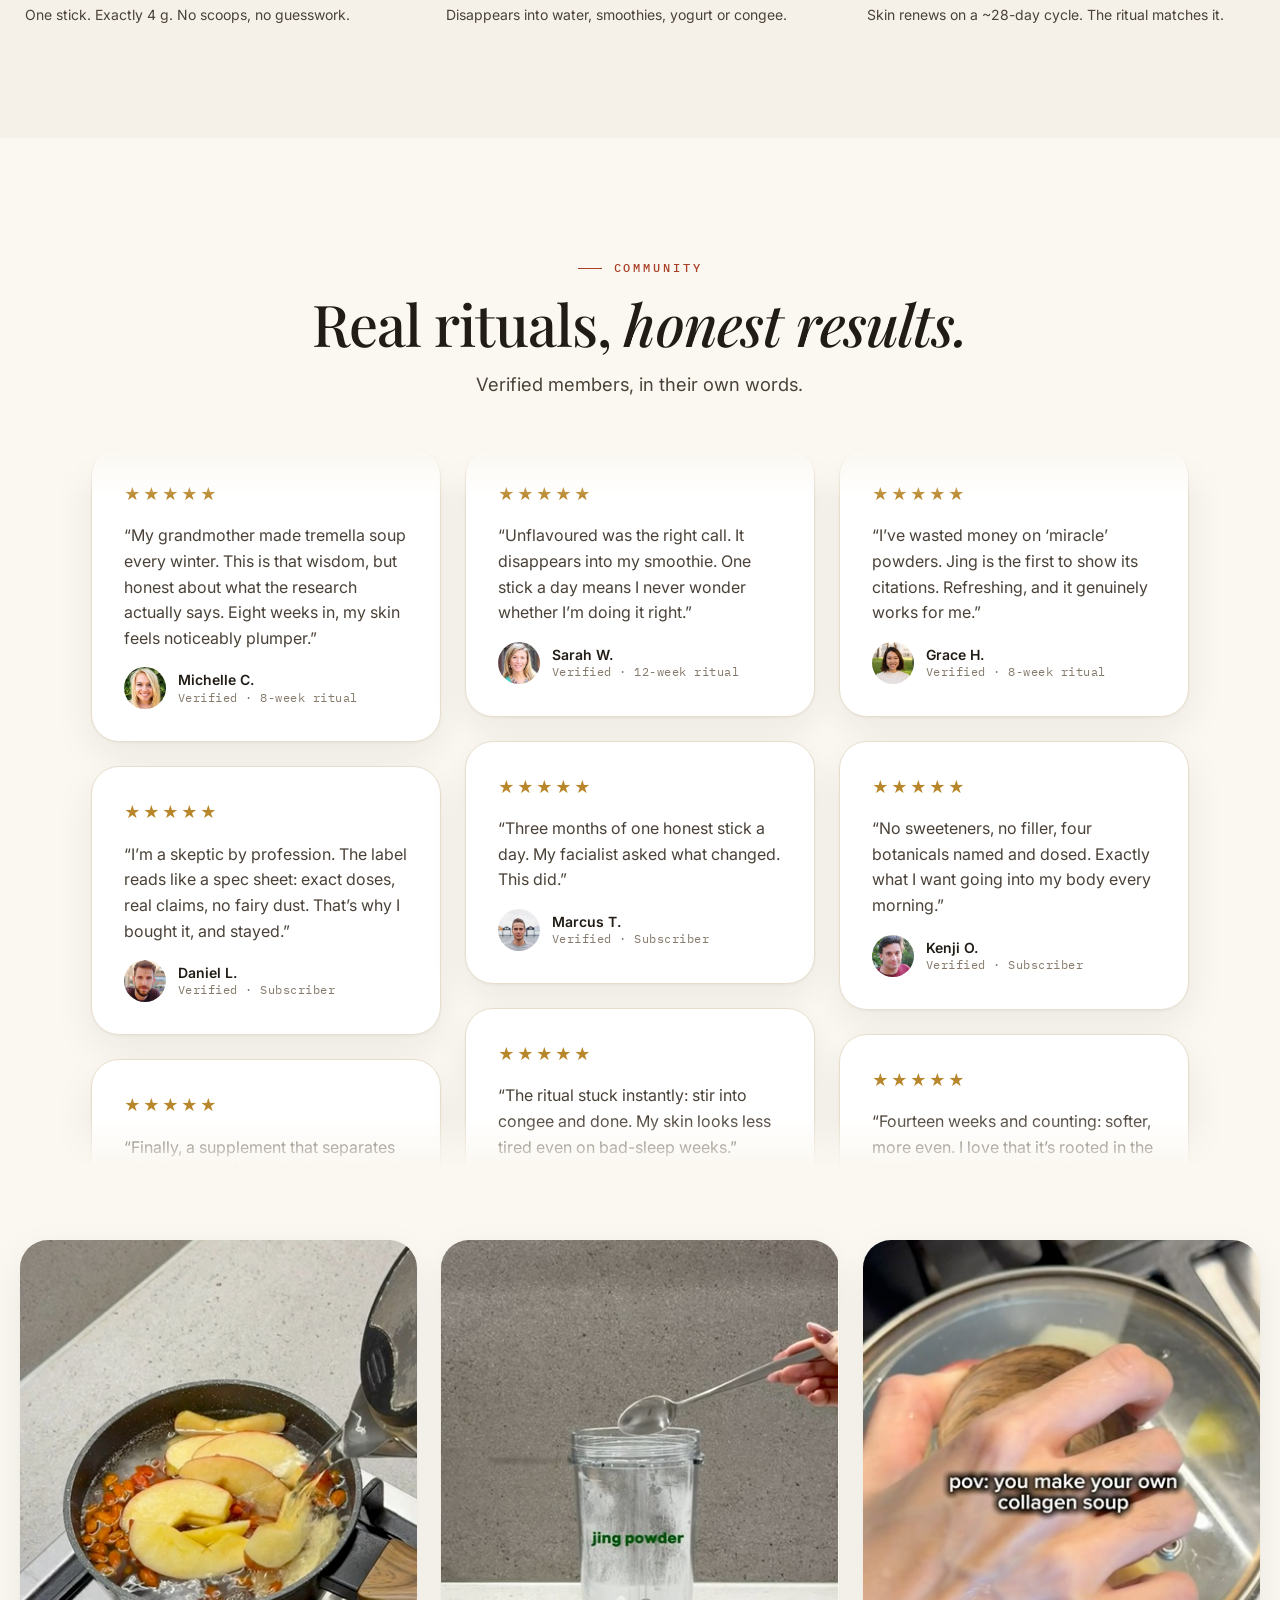
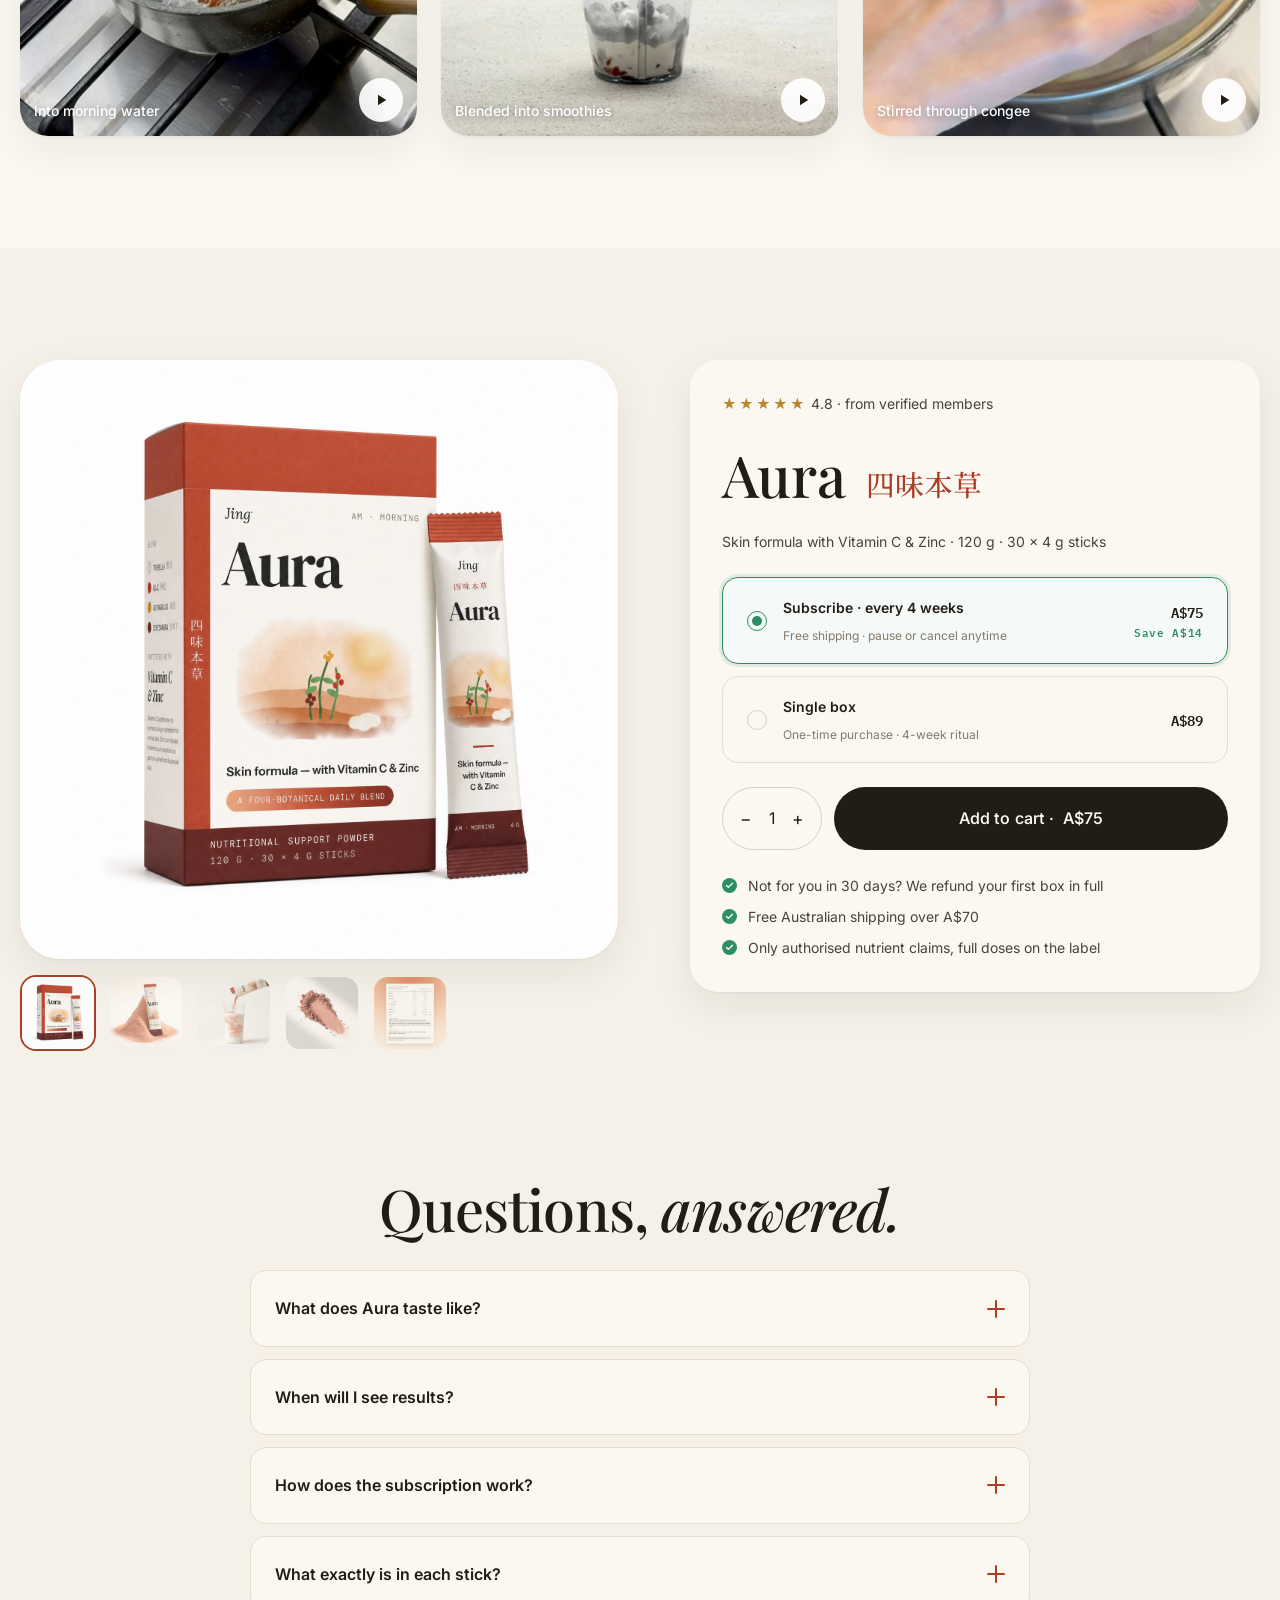
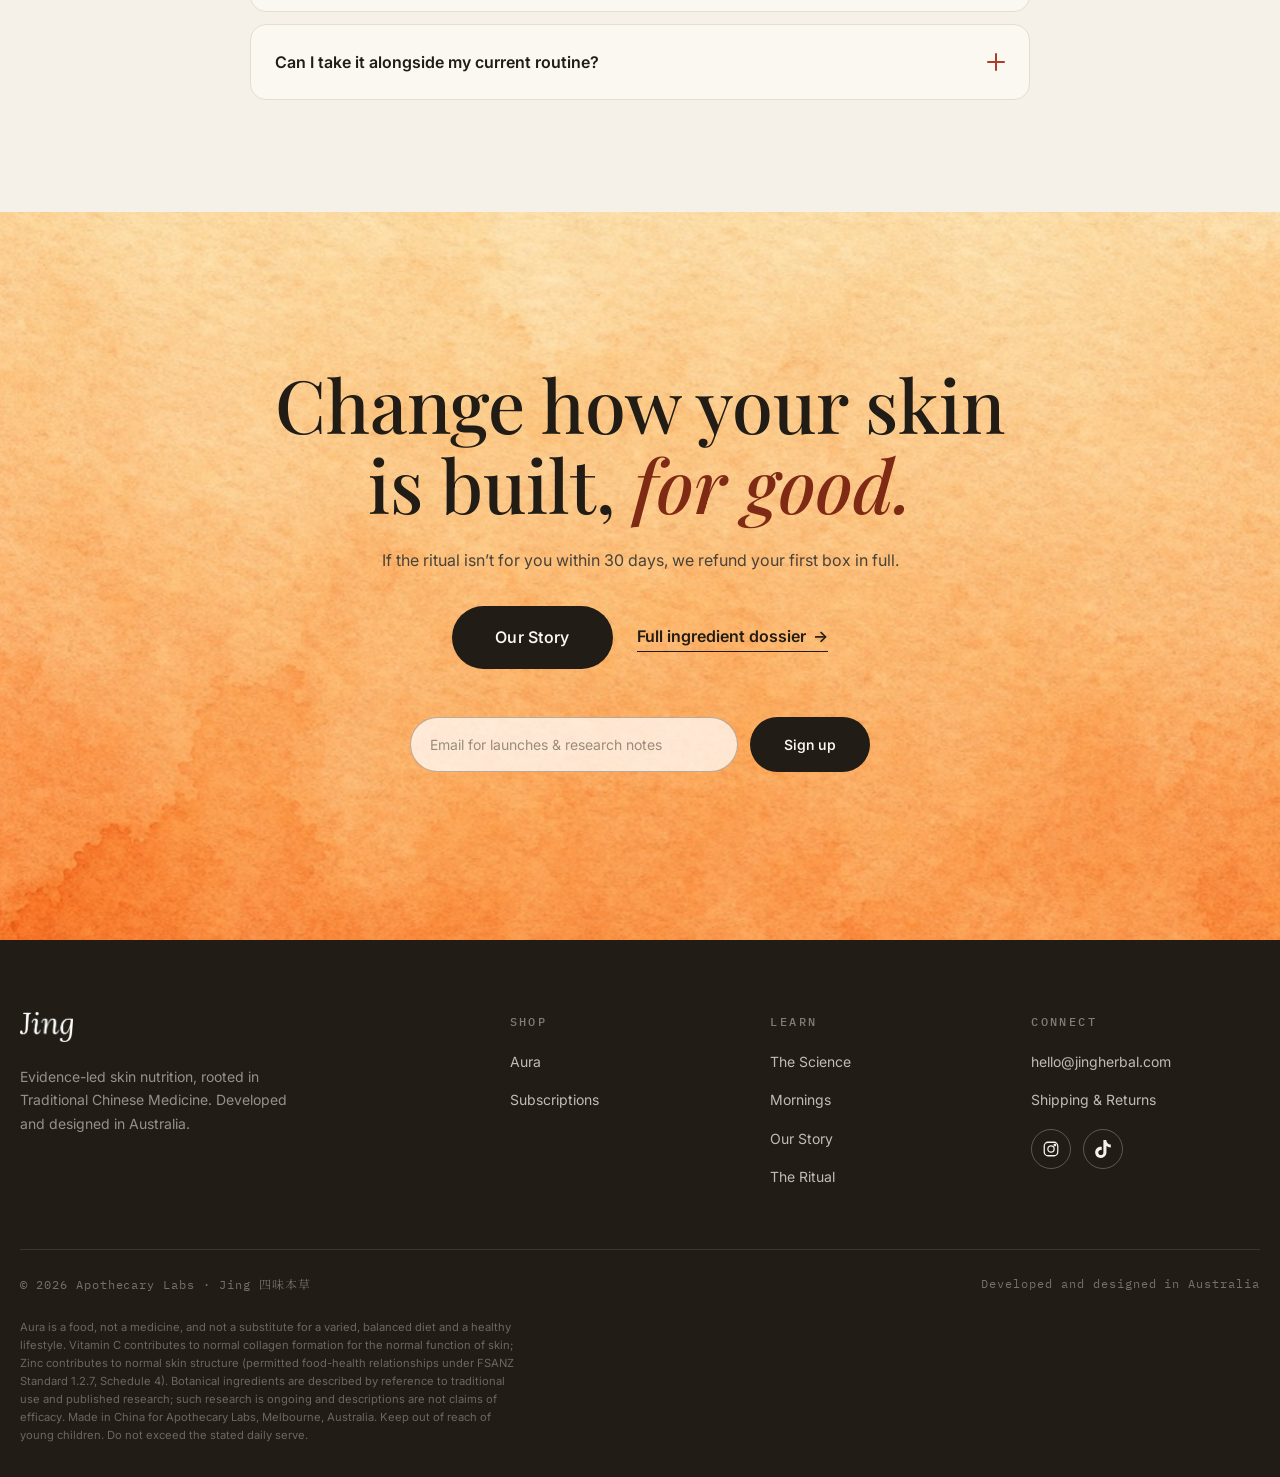
==== commit 5bb03b82: "FSANZ compliance pass: re-anchor claims to Standard 1.2.7 Sch 4, fix zinc wording, drop glow/radianc" ====
--- a/index.html
+++ b/index.html
@@ -3,7 +3,7 @@
 <head>
   <meta charset="UTF-8">
   <meta name="viewport" content="width=device-width, initial-scale=1">
-  <title>Jing · Aura: A radiant ritual, built for your skin</title>
+  <title>Jing · Aura: A daily ritual, built for your skin</title>
   <meta name="description" content="Jing Aura is a four-botanical daily blend of tremella, goji, schisandra and astragalus, fortified with Vitamin C & Zinc for normal collagen formation and skin structure. One stick, 4 g, daily.">
   <link rel="preconnect" href="https://fonts.googleapis.com">
   <link rel="preconnect" href="https://fonts.gstatic.com" crossorigin>
@@ -56,13 +56,13 @@
       <div class="sd-hero-copy" data-hero-copy>
         <div class="container">
           <div class="sd-hero-col">
-            <h1 class="sd-hero-title">A radiant ritual,<br>built for<br>your skin.</h1>
+            <h1 class="sd-hero-title">A daily ritual,<br>built for<br>your skin.</h1>
             <p class="sd-hero-sub">Four named botanicals, fortified with Vitamin C &amp; Zinc for normal collagen formation. One 4&nbsp;g stick, every morning.</p>
             <div class="sd-hero-cta">
               <a href="#buy" class="btn btn--primary btn--lg">Shop Aura</a>
               <a href="standards.html" class="sd-arrow-link">Read the science <span aria-hidden="true">→</span></a>
             </div>
-            <p class="sd-hero-from">From A$75 / month · 30-day glow guarantee</p>
+            <p class="sd-hero-from">From A$75 / month · 30-day money-back guarantee</p>
           </div>
         </div>
       </div>
@@ -75,7 +75,7 @@
         <div class="container sd-statement-grid">
           <div>
             <p class="sd-statement-eyebrow"><span class="sd-dot" aria-hidden="true"></span>The Jing thesis · <span class="cjk">由內而外</span></p>
-            <h2 class="sd-statement-text" data-statement-text>Skincare stops at the surface. Radiance is built from within.</h2>
+            <h2 class="sd-statement-text" data-statement-text>Skincare stops at the surface. Skin is built from within.</h2>
             <a href="standards.html" class="btn btn--light sd-statement-link">How Aura works</a>
           </div>
           <div class="sd-nourish" data-nourish aria-hidden="true">
@@ -278,7 +278,7 @@
               <div class="sd-mech-step" data-mech-step>
                 <span class="sd-mech-step-n mono">05</span>
                 <div><h3>Vitamin C 80 mg + Zinc 10 mg</h3>
-                <p>The proof layer. Authorised claims: normal collagen formation for normal skin function; maintenance of normal skin. 100% NRV.</p></div>
+                <p>The proof layer. Permitted relationships under FSANZ Standard 1.2.7, Schedule 4: Vitamin C contributes to normal collagen formation for the normal function of skin; Zinc contributes to normal skin structure.</p></div>
               </div>
             </div>
             <p class="sd-mech-foot">*Botanicals are described by traditional use and carry no skin claims. Astragalus is included at the level permitted for foods.</p>
@@ -296,8 +296,8 @@
     <!-- ============ MARQUEE ============ -->
     <div class="marquee" aria-hidden="true">
       <div class="marquee-track">
-        <span class="marquee-item">Tremella <span class="cjk">銀耳</span><span class="dot"></span>Goji <span class="cjk">枸杞</span><span class="dot"></span>Schisandra <span class="cjk">五味子</span><span class="dot"></span>Astragalus <span class="cjk">黃芪</span><span class="dot"></span>Vitamin C + Zinc<span class="dot"></span>Glow from within<span class="dot"></span></span>
-        <span class="marquee-item">Tremella <span class="cjk">銀耳</span><span class="dot"></span>Goji <span class="cjk">枸杞</span><span class="dot"></span>Schisandra <span class="cjk">五味子</span><span class="dot"></span>Astragalus <span class="cjk">黃芪</span><span class="dot"></span>Vitamin C + Zinc<span class="dot"></span>Glow from within<span class="dot"></span></span>
+        <span class="marquee-item">Tremella <span class="cjk">銀耳</span><span class="dot"></span>Goji <span class="cjk">枸杞</span><span class="dot"></span>Schisandra <span class="cjk">五味子</span><span class="dot"></span>Astragalus <span class="cjk">黃芪</span><span class="dot"></span>Vitamin C + Zinc<span class="dot"></span>Built from within<span class="dot"></span></span>
+        <span class="marquee-item">Tremella <span class="cjk">銀耳</span><span class="dot"></span>Goji <span class="cjk">枸杞</span><span class="dot"></span>Schisandra <span class="cjk">五味子</span><span class="dot"></span>Astragalus <span class="cjk">黃芪</span><span class="dot"></span>Vitamin C + Zinc<span class="dot"></span>Built from within<span class="dot"></span></span>
       </div>
     </div>
 
@@ -332,14 +332,14 @@
         <div class="section-head center reveal">
           <span class="eyebrow eyebrow--terra">Community</span>
           <h2 class="display">Real rituals, <em>honest results.</em></h2>
-          <p class="lead" style="margin-inline:auto">No paid miracles. Verified members, in their own words.</p>
+          <p class="lead" style="margin-inline:auto">Verified members, in their own words.</p>
         </div>
       </div>
       <div class="sd-testi-wall" data-testi-wall>
         <div class="testi-col"><div class="testi-track">
           <article class="testi-card"><span class="stars" aria-hidden="true">★★★★★</span><p class="testi-text">“My grandmother made tremella soup every winter. This is that wisdom, but honest about what the research actually says. Eight weeks in, my skin feels noticeably plumper.”</p><footer class="testi-who"><img class="testi-avatar" src="assets/av-mc.jpg" alt="" width="42" height="42"><span class="testi-name"><strong>Michelle C.</strong><span class="testi-role">Verified · 8-week ritual</span></span></footer></article>
           <article class="testi-card"><span class="stars" aria-hidden="true">★★★★★</span><p class="testi-text">“I’m a skeptic by profession. The label reads like a spec sheet: exact doses, real claims, no fairy dust. That’s why I bought it, and stayed.”</p><footer class="testi-who"><img class="testi-avatar" src="assets/av-dl.jpg" alt="" width="42" height="42"><span class="testi-name"><strong>Daniel L.</strong><span class="testi-role">Verified · Subscriber</span></span></footer></article>
-          <article class="testi-card"><span class="stars" aria-hidden="true">★★★★★</span><p class="testi-text">“Finally, a supplement that separates what’s proven from what’s traditional. The honesty won me over before the glow did.”</p><footer class="testi-who"><img class="testi-avatar" src="assets/av-pn.jpg" alt="" width="42" height="42"><span class="testi-name"><strong>Priya N.</strong><span class="testi-role">Verified · 6-week ritual</span></span></footer></article>
+          <article class="testi-card"><span class="stars" aria-hidden="true">★★★★★</span><p class="testi-text">“Finally, a supplement that separates what’s proven from what’s traditional. The honesty won me over from the start.”</p><footer class="testi-who"><img class="testi-avatar" src="assets/av-pn.jpg" alt="" width="42" height="42"><span class="testi-name"><strong>Priya N.</strong><span class="testi-role">Verified · 6-week ritual</span></span></footer></article>
         </div></div>
         <div class="testi-col"><div class="testi-track">
           <article class="testi-card"><span class="stars" aria-hidden="true">★★★★★</span><p class="testi-text">“Unflavoured was the right call. It disappears into my smoothie. One stick a day means I never wonder whether I’m doing it right.”</p><footer class="testi-who"><img class="testi-avatar" src="assets/av-sw.jpg" alt="" width="42" height="42"><span class="testi-name"><strong>Sarah W.</strong><span class="testi-role">Verified · 12-week ritual</span></span></footer></article>
@@ -421,7 +421,7 @@
             <button class="btn btn--primary btn--lg btn--full" data-add-to-cart>Add to cart · <span data-add-price>A$75</span></button>
           </div>
           <ul class="sd-assure-list">
-            <li>Glow in 30 days, or your money back</li>
+            <li>Not for you in 30 days? We refund your first box in full</li>
             <li>Free Australian shipping over A$70</li>
             <li>Only authorised nutrient claims, full doses on the label</li>
           </ul>
@@ -442,7 +442,7 @@
           </details>
           <details>
             <summary>When will I see results?<span class="sd-faq-icon" aria-hidden="true"></span></summary>
-            <p>Skin renews on a roughly 28-day cycle, so give the ritual at least one full cycle; most members judge it at 8–12 weeks. If you don’t feel the difference in 30 days, we refund your first box in full.</p>
+            <p>Skin renews on a roughly 28-day cycle, so give the ritual at least one full cycle; most members judge it at 8–12 weeks. If Aura isn’t for you after 30 days, we refund your first box in full.</p>
           </details>
           <details>
             <summary>How does the subscription work?<span class="sd-faq-icon" aria-hidden="true"></span></summary>
@@ -450,11 +450,11 @@
           </details>
           <details>
             <summary>What exactly is in each stick?<span class="sd-faq-icon" aria-hidden="true"></span></summary>
-            <p>Tremella 2,500 mg, goji 500 mg, schisandra 500 mg and astragalus 9 mg*, plus Vitamin C 80 mg and Zinc 10 mg (100% NRV each). No sweeteners, no flavourings, no proprietary blends. *At the level permitted for foods.</p>
+            <p>Tremella 2,500 mg, goji 500 mg, schisandra 500 mg and astragalus 9 mg*, plus Vitamin C 80 mg and Zinc 10 mg. No sweeteners, no flavourings, no proprietary blends. *At the level permitted for foods.</p>
           </details>
           <details>
             <summary>Can I take it alongside my current routine?<span class="sd-faq-icon" aria-hidden="true"></span></summary>
-            <p>Aura is a food supplement and works alongside topical skincare. It’s not a substitute for a varied, balanced diet. If you’re pregnant, breastfeeding or on medication, check with your health professional first.</p>
+            <p>Aura is a food. It works alongside topical skincare and isn’t a substitute for a varied, balanced diet. If you’re pregnant, breastfeeding or on medication, check with your health professional first.</p>
           </details>
         </div>
       </div>
@@ -464,7 +464,7 @@
     <section class="sd-final sd-final--paper" id="newsletter">
       <div class="container sd-final-inner">
         <h2 class="sd-final-title">Change how your skin<br>is built, <em>for good.</em></h2>
-        <p class="sd-final-sub">Feel the ritual settle in within one skin cycle, or your money back.</p>
+        <p class="sd-final-sub">If the ritual isn’t for you within 30 days, we refund your first box in full.</p>
         <div class="sd-hero-cta" style="justify-content:center">
           <a href="our-story.html" class="btn btn--primary btn--lg">Our Story</a>
           <a href="aura.html" class="sd-arrow-link">Full ingredient dossier <span aria-hidden="true">→</span></a>
@@ -493,7 +493,7 @@
         <span>© 2026 Apothecary Labs · Jing <span class="cjk">四味本草</span></span>
         <span>Developed and designed in Australia</span>
       </div>
-      <p class="footer-disclaimer">Food supplements should not be used as a substitute for a varied, balanced diet and a healthy lifestyle. Vitamin C contributes to normal collagen formation for the normal function of skin; Zinc contributes to the maintenance of normal skin (EU Register of nutrition and health claims). Botanical ingredients are described by reference to traditional use and published research; such research is ongoing and descriptions are not claims of efficacy. Keep out of reach of young children. Do not exceed the stated daily dose.</p>
+      <p class="footer-disclaimer">Aura is a food, not a medicine, and not a substitute for a varied, balanced diet and a healthy lifestyle. Vitamin C contributes to normal collagen formation for the normal function of skin; Zinc contributes to normal skin structure (permitted food-health relationships under FSANZ Standard 1.2.7, Schedule 4). Botanical ingredients are described by reference to traditional use and published research; such research is ongoing and descriptions are not claims of efficacy. Made in China for Apothecary Labs, Melbourne, Australia. Keep out of reach of young children. Do not exceed the stated daily serve.</p>
     </div>
   </footer>
 
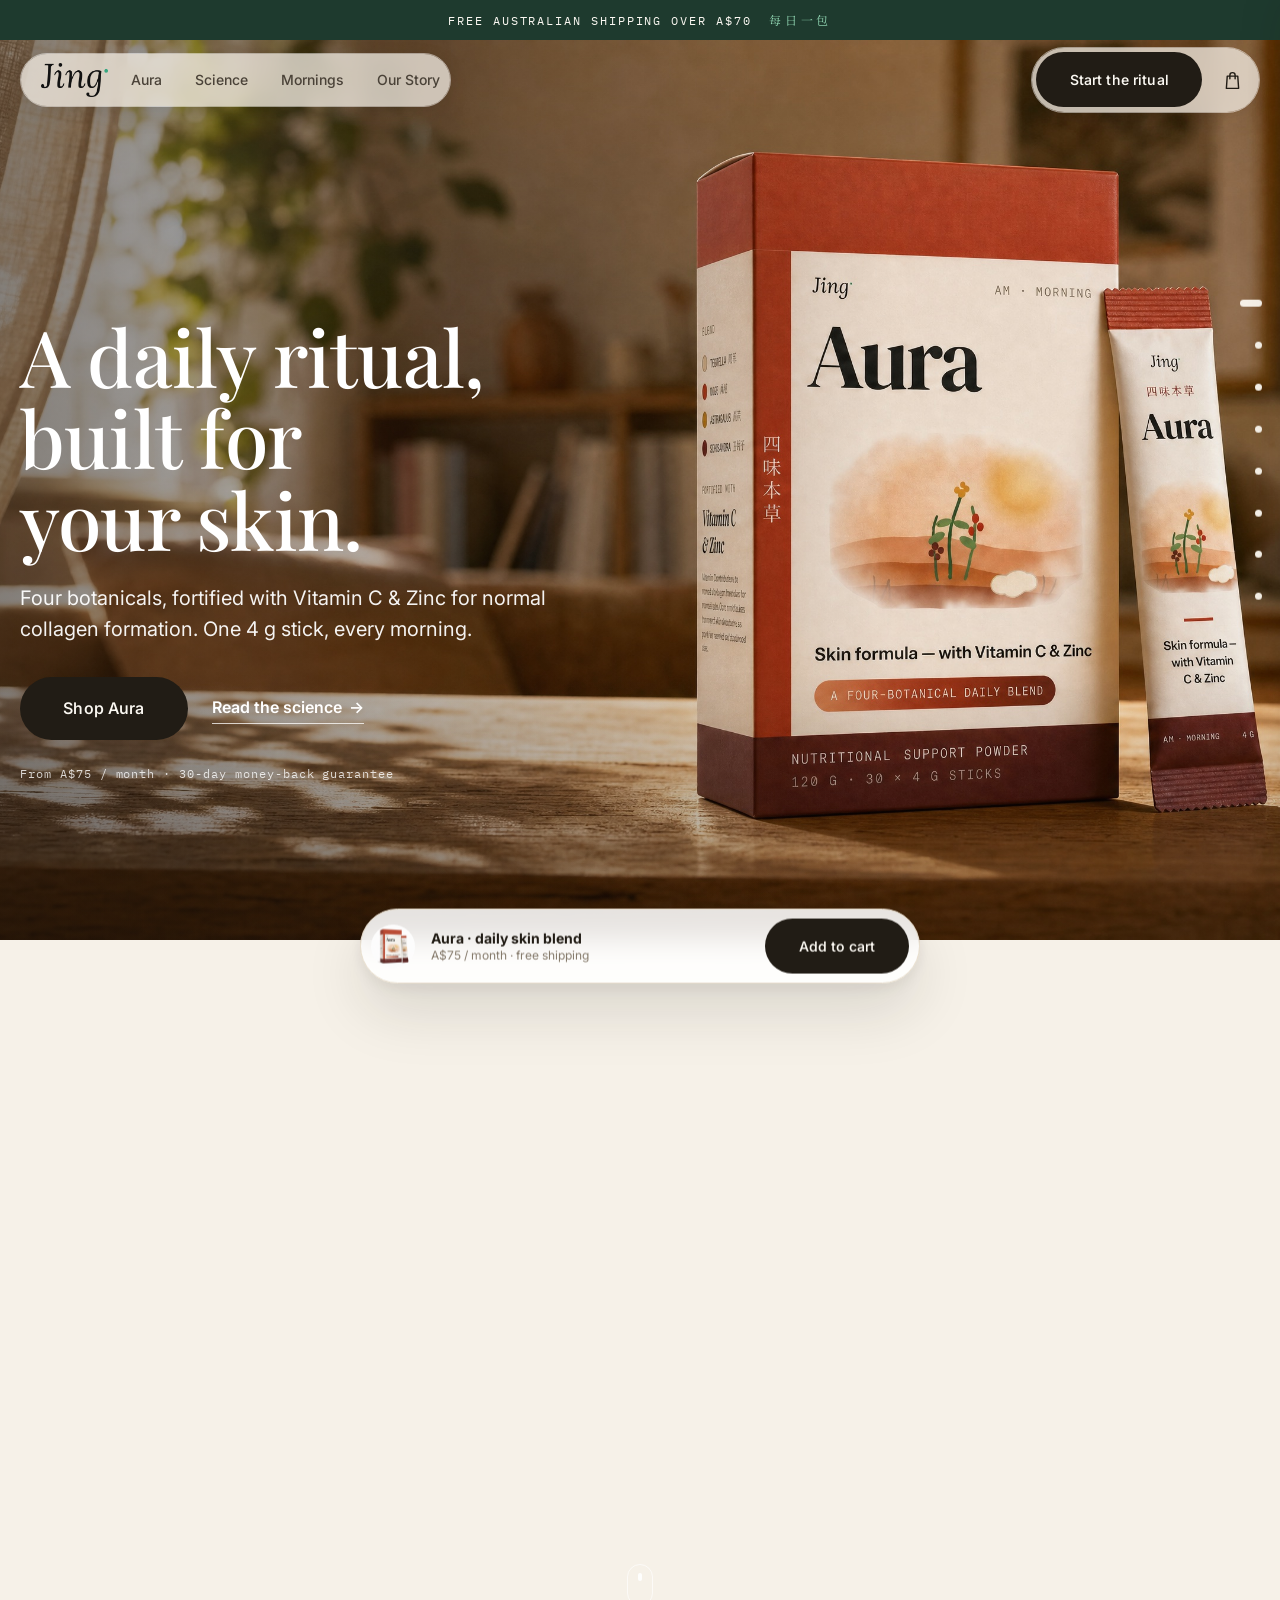
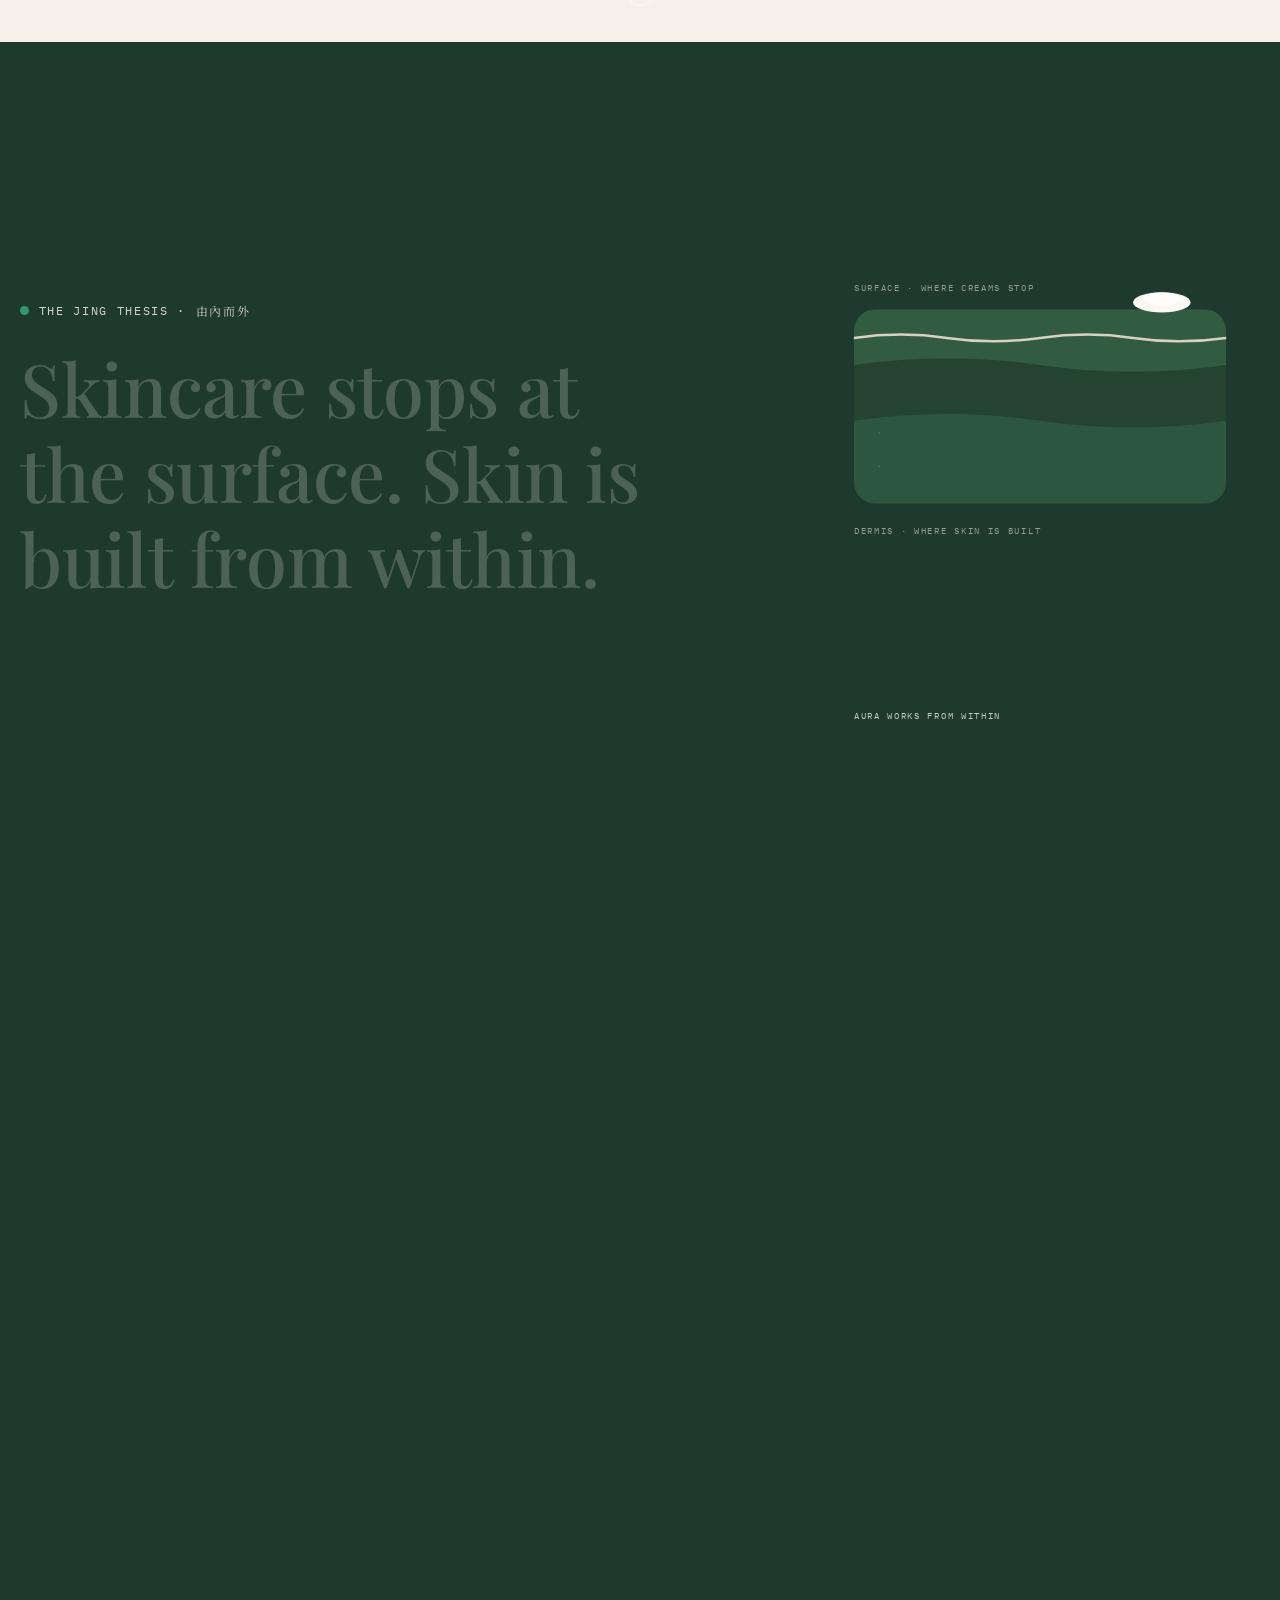
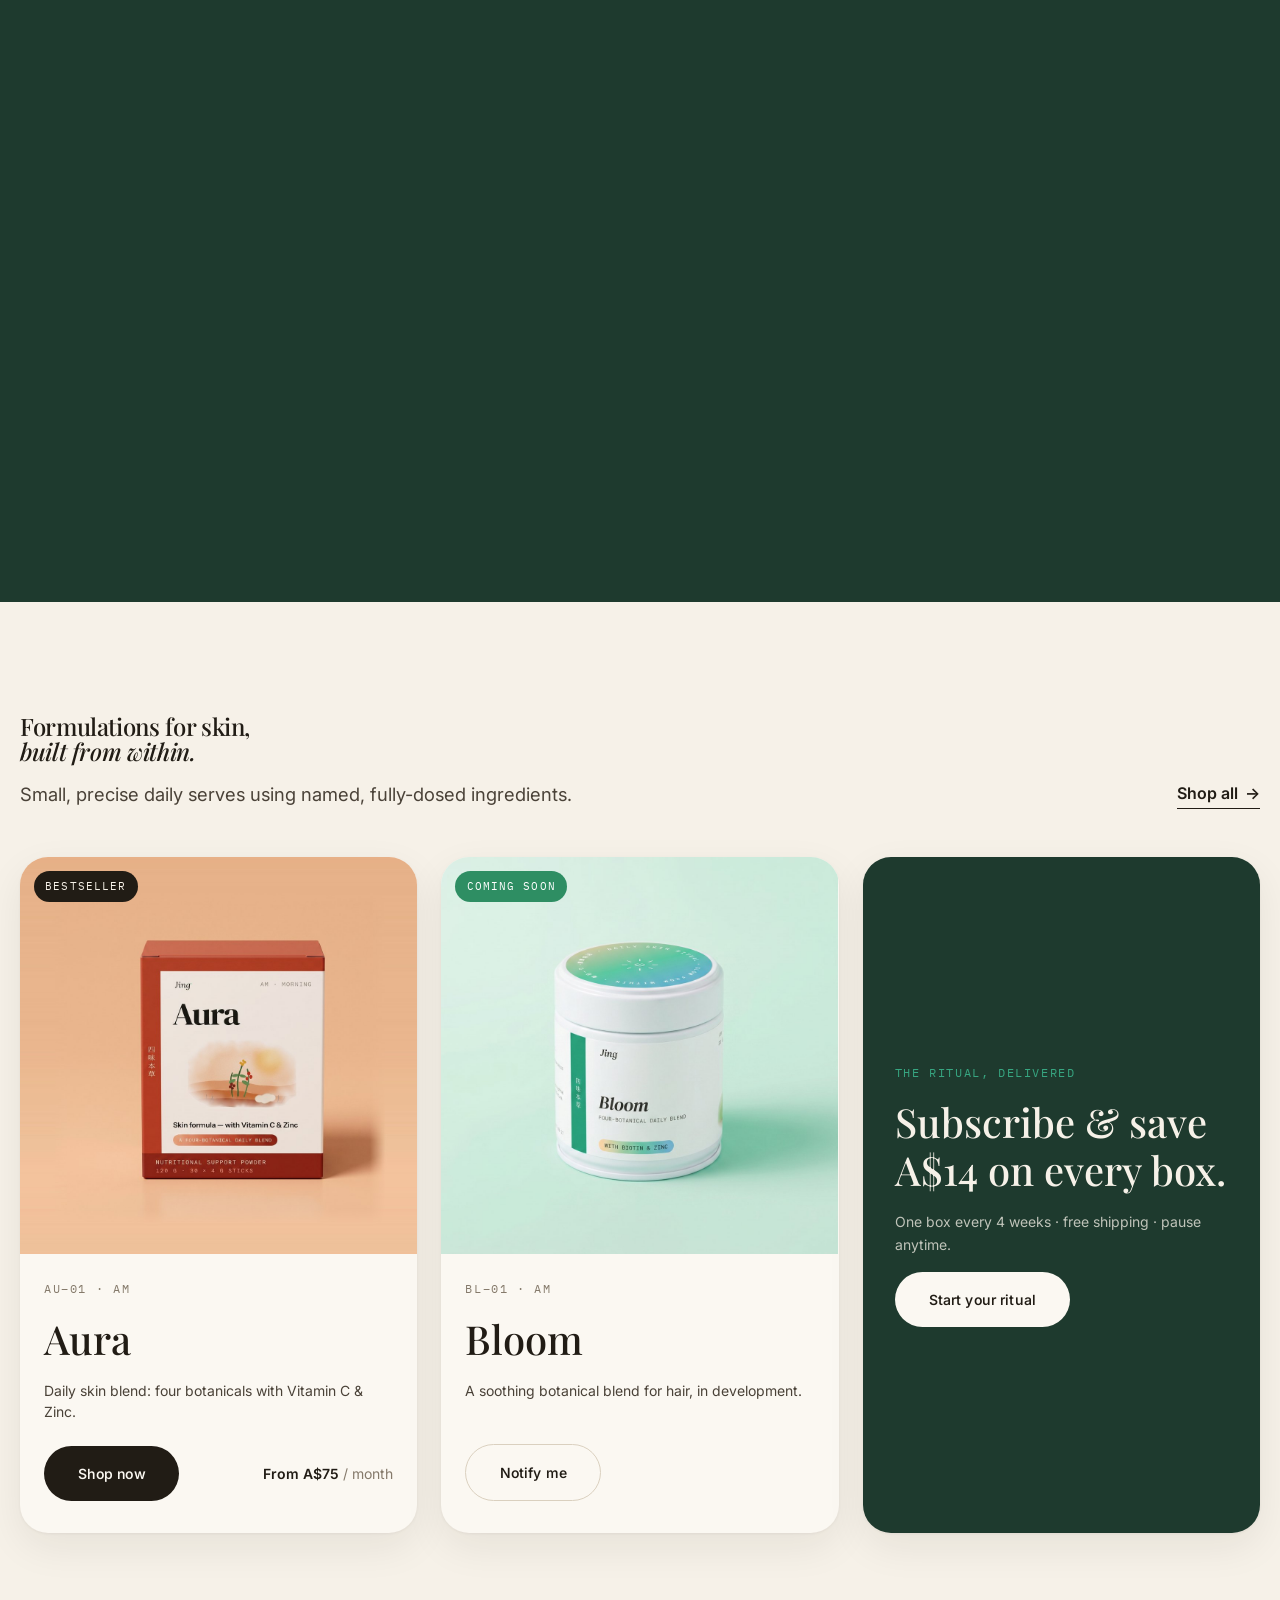
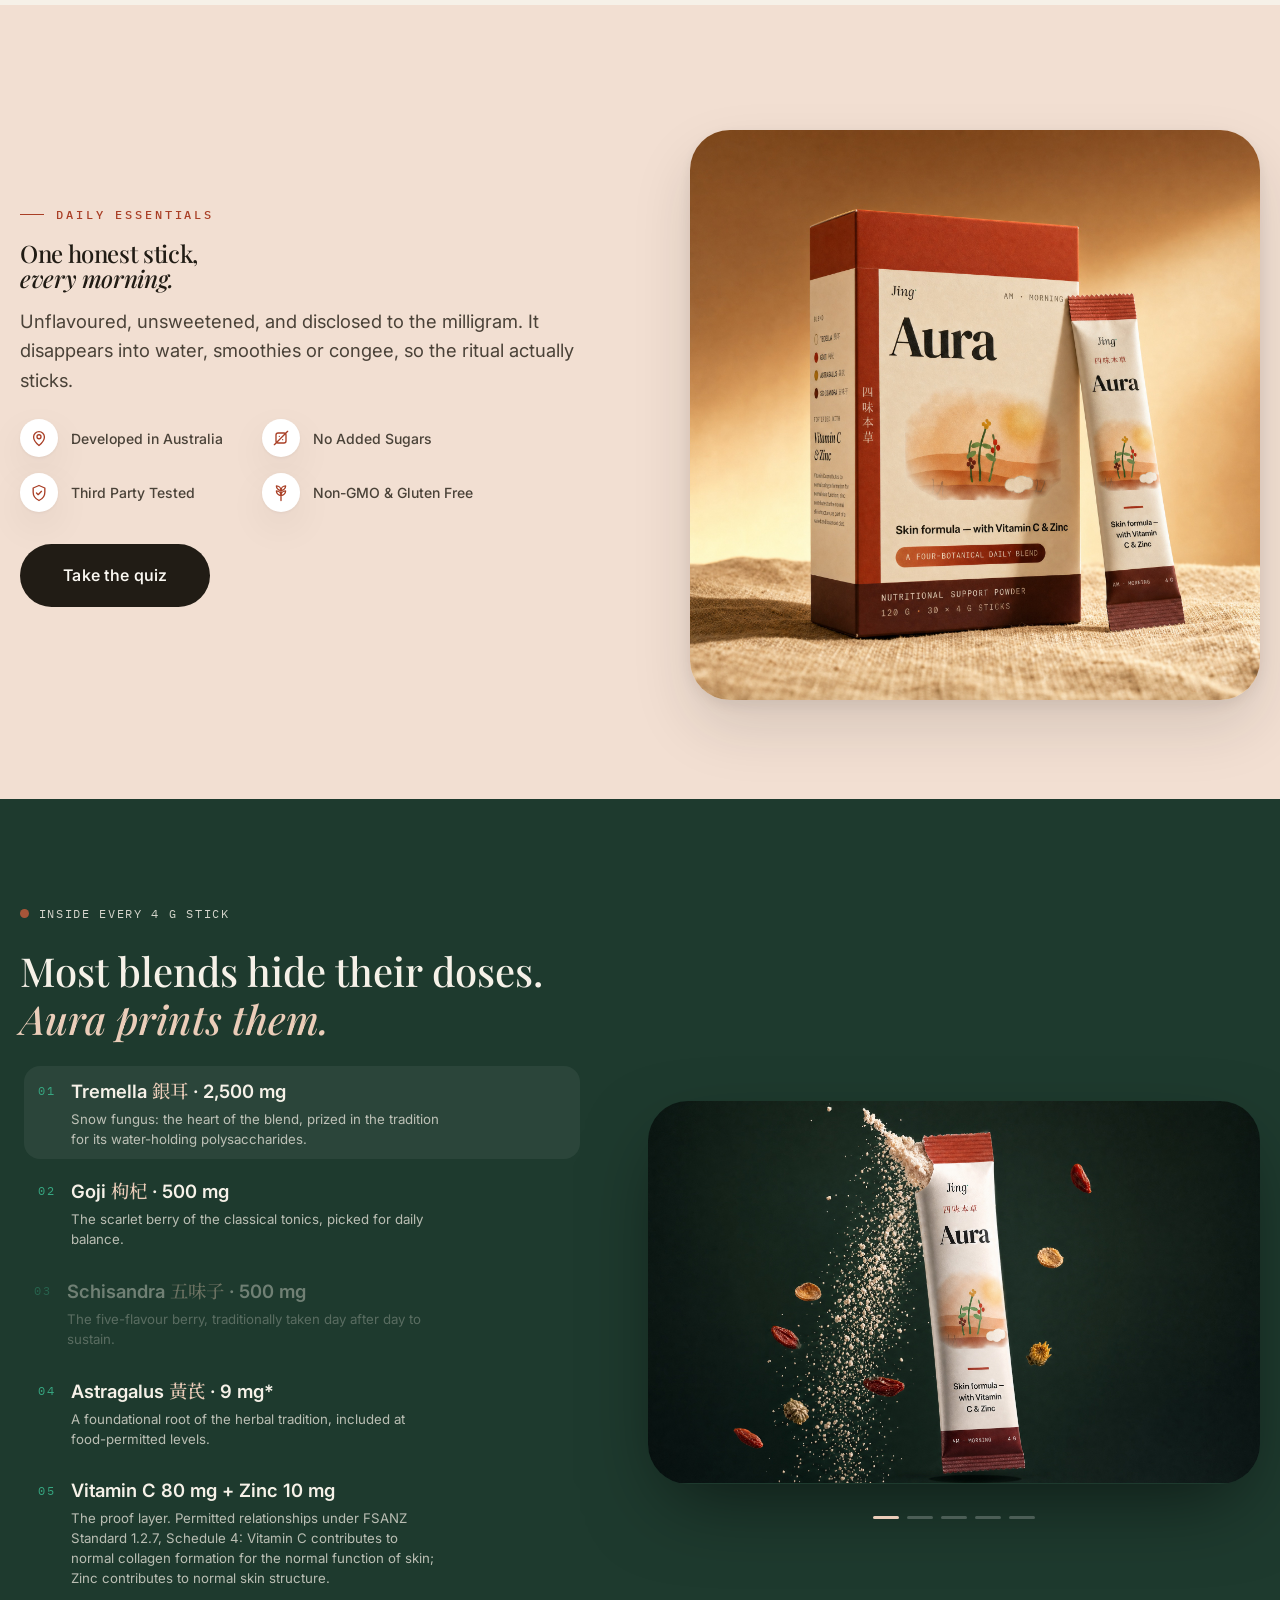
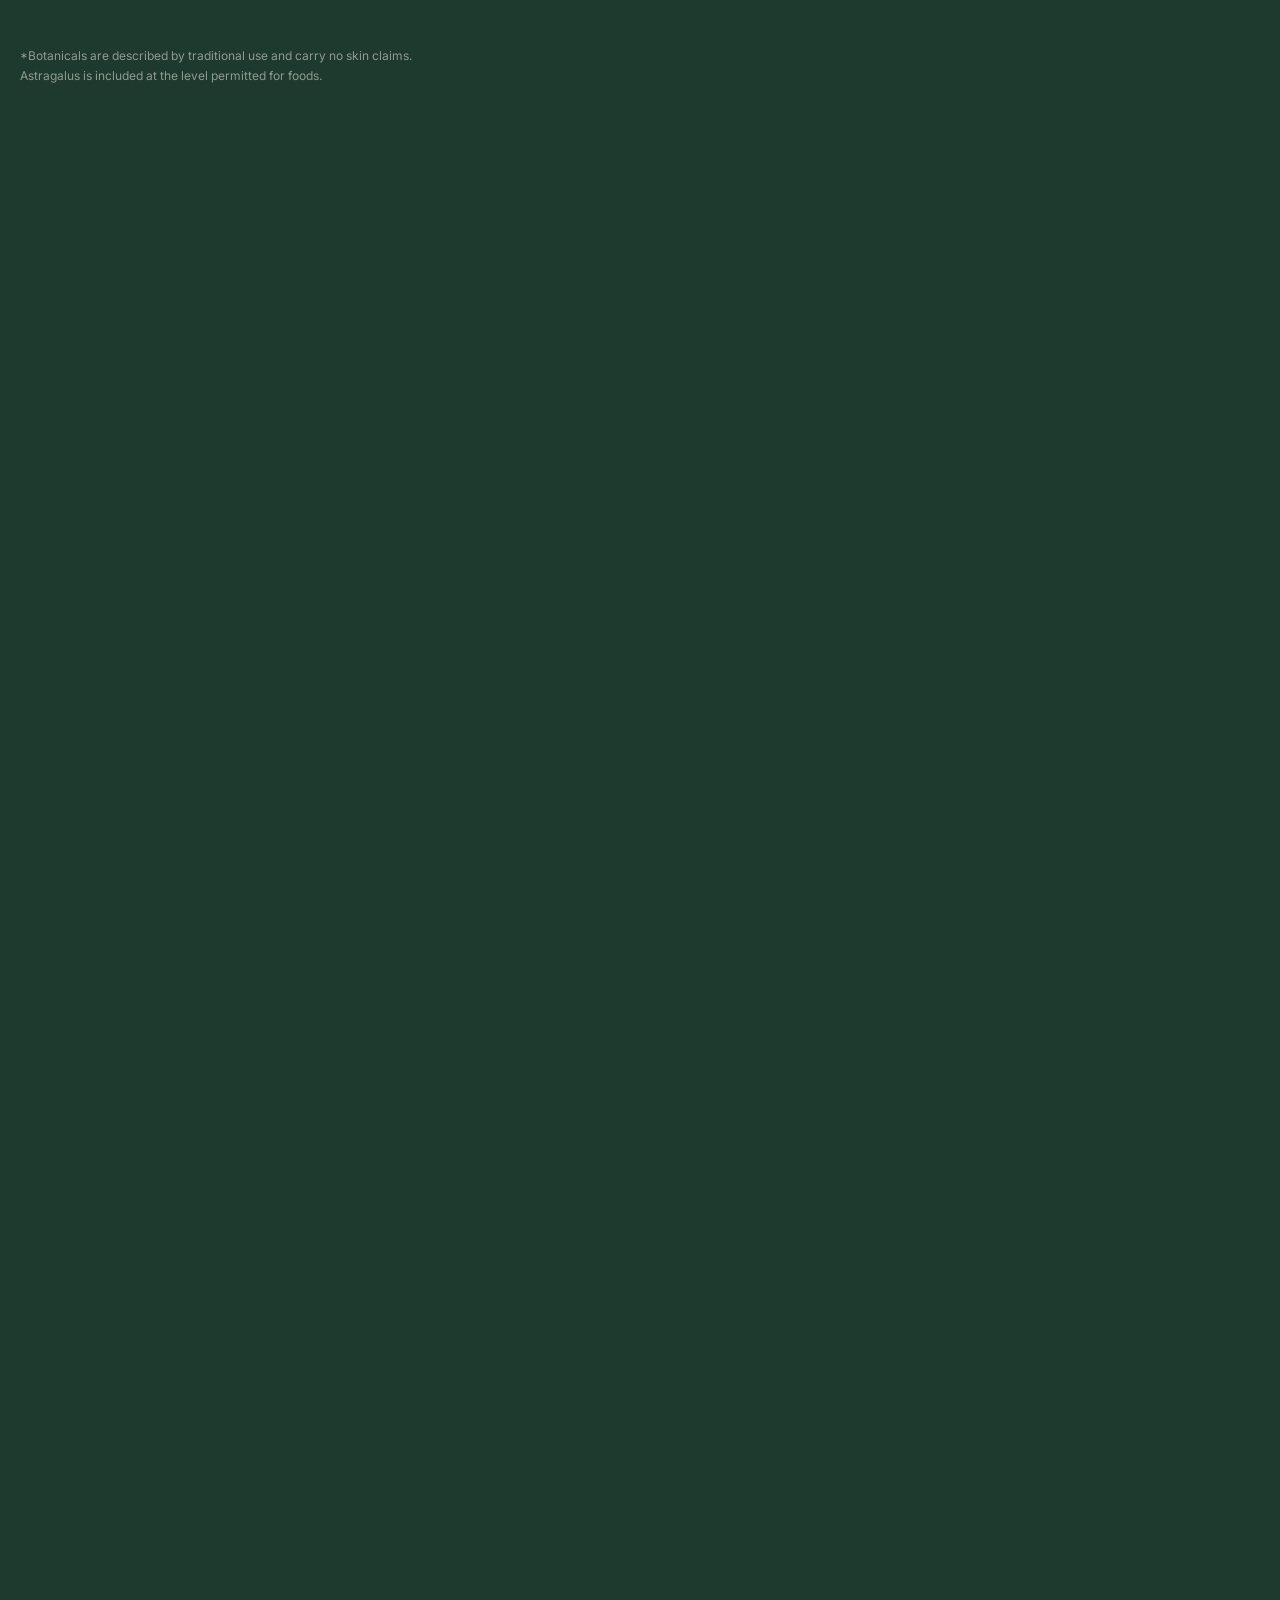
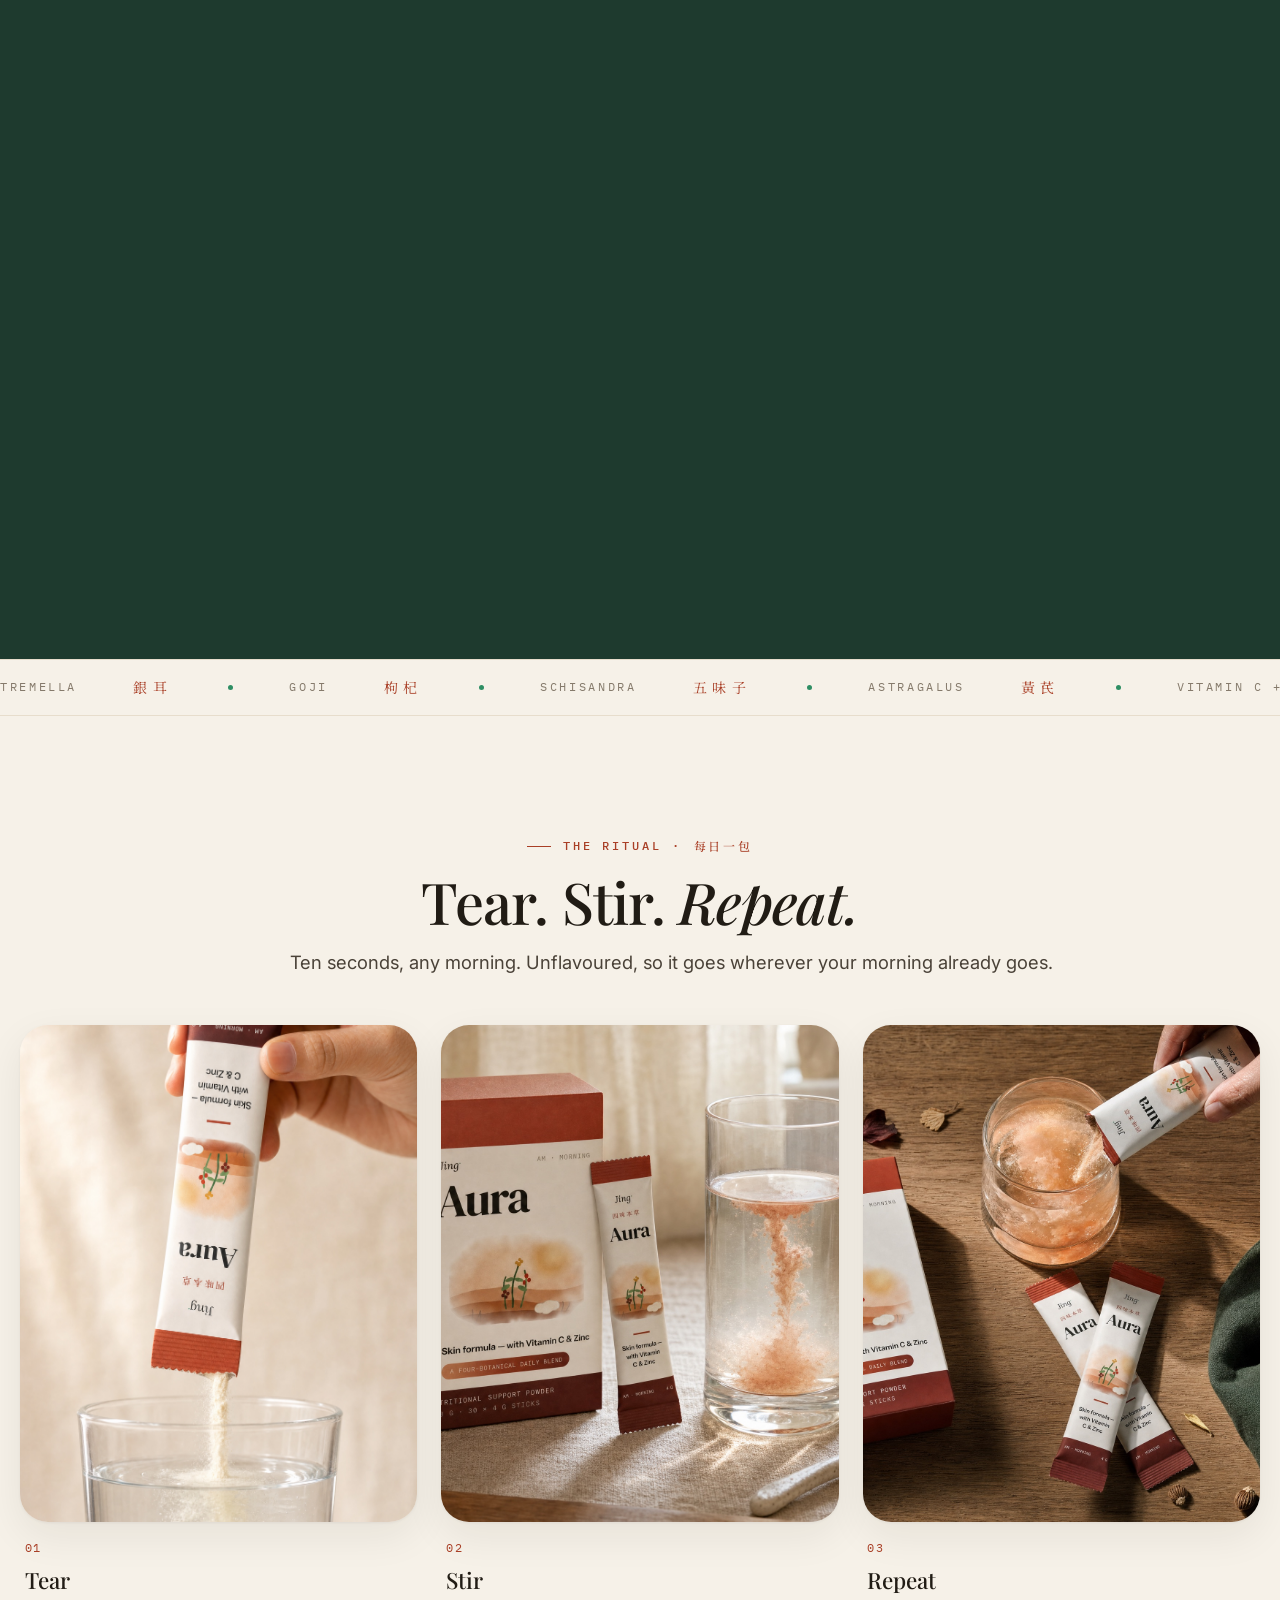
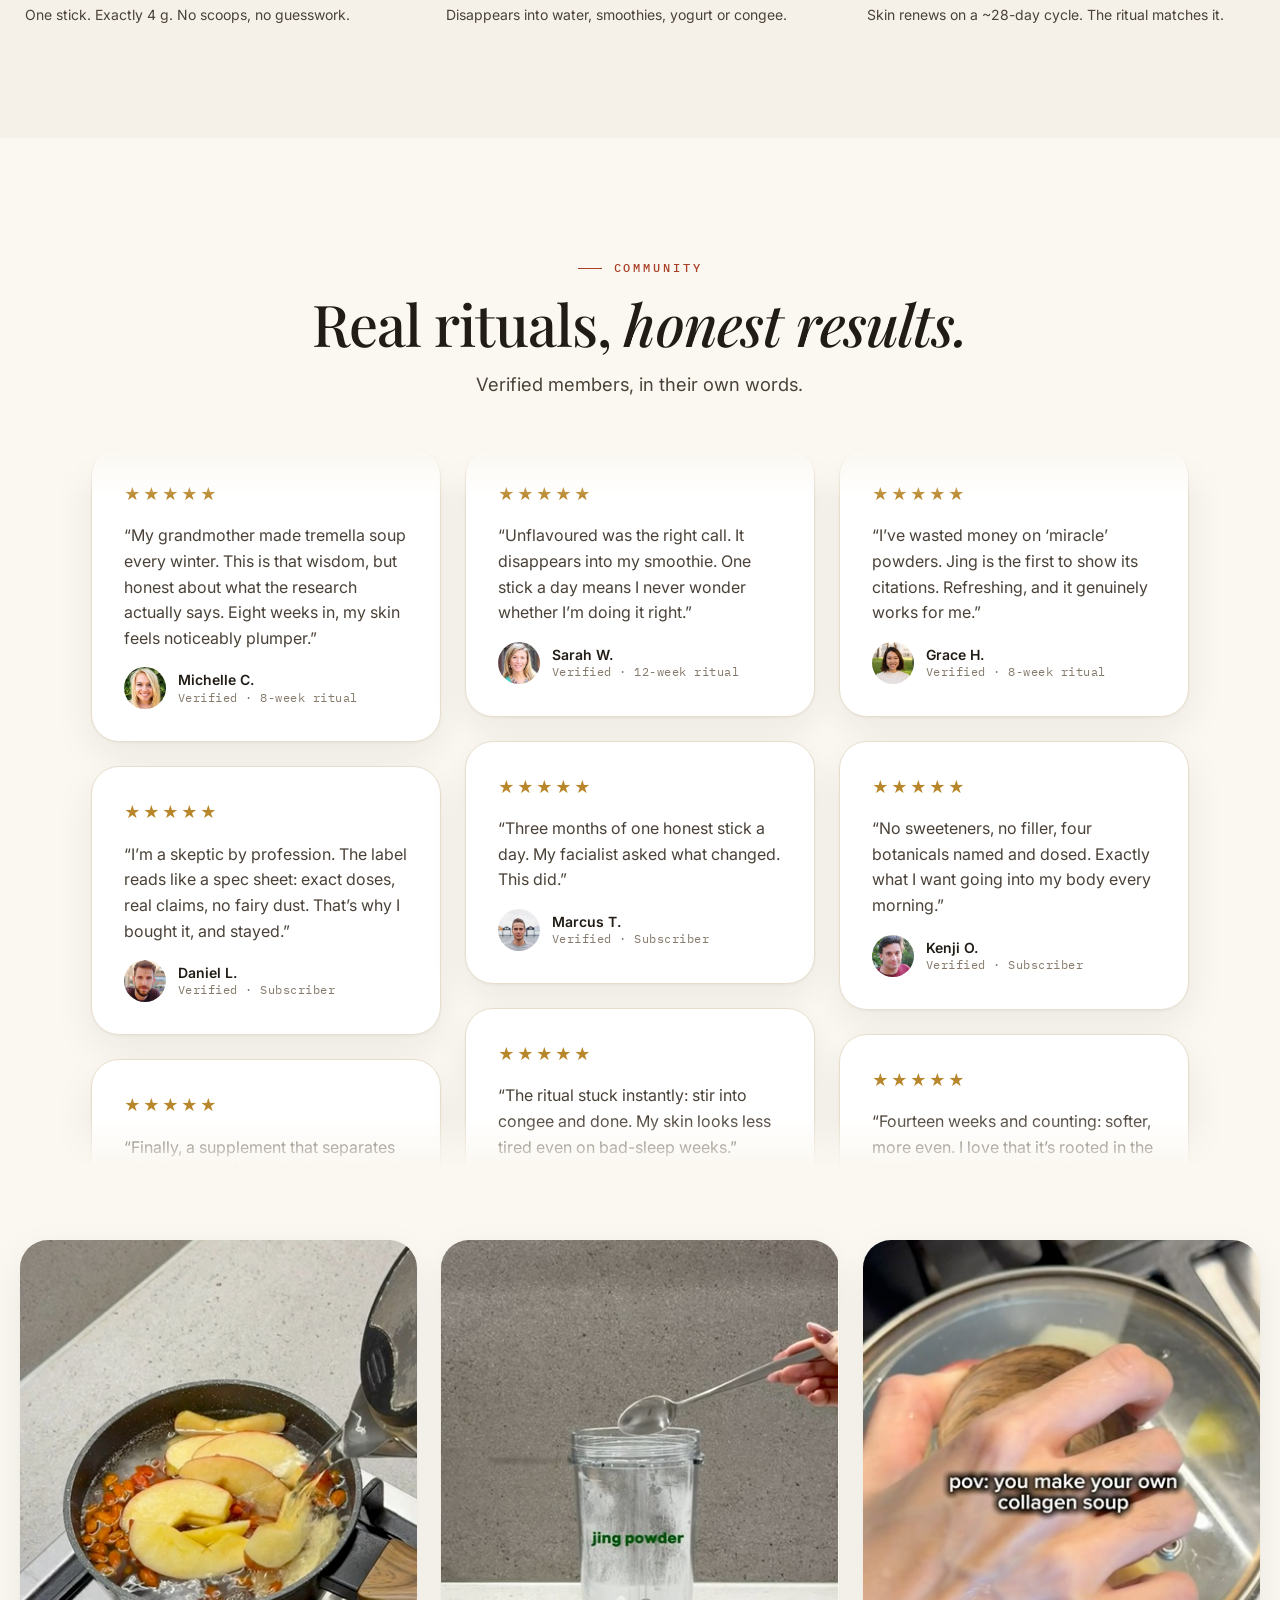
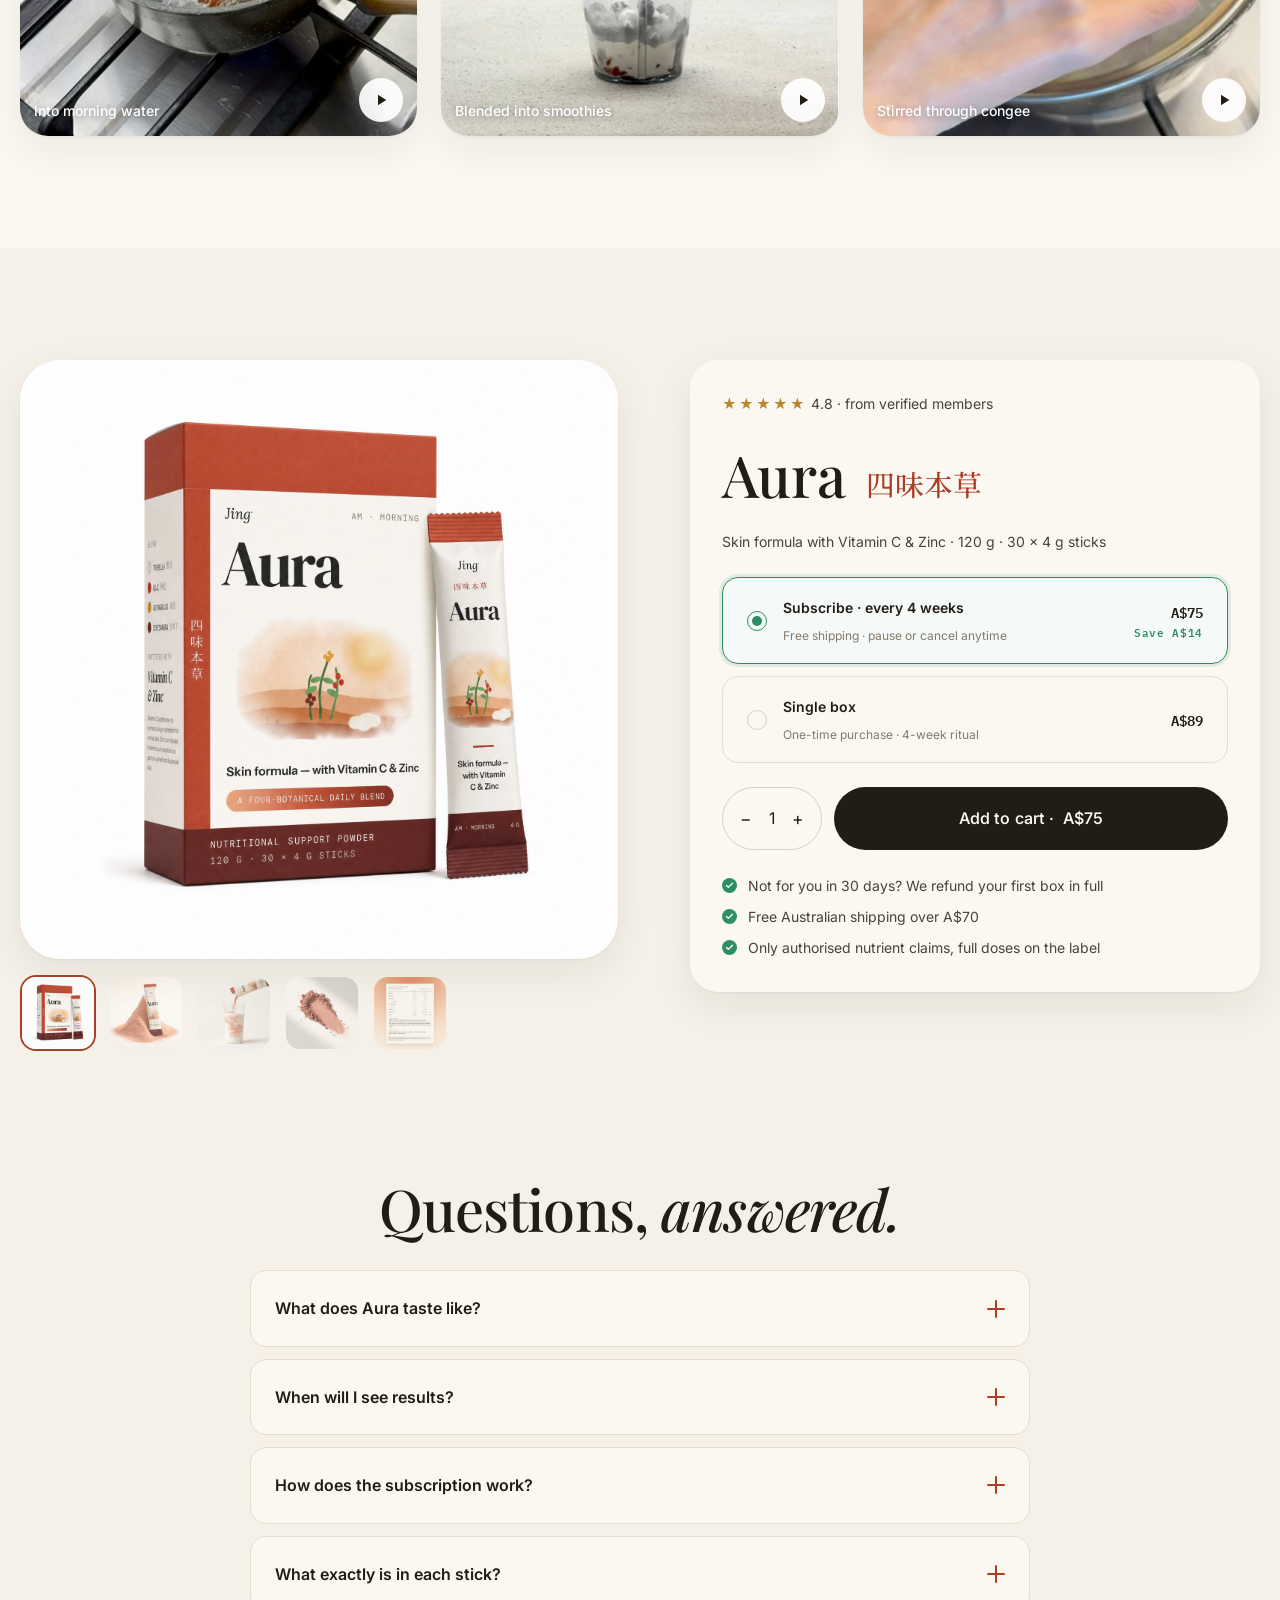
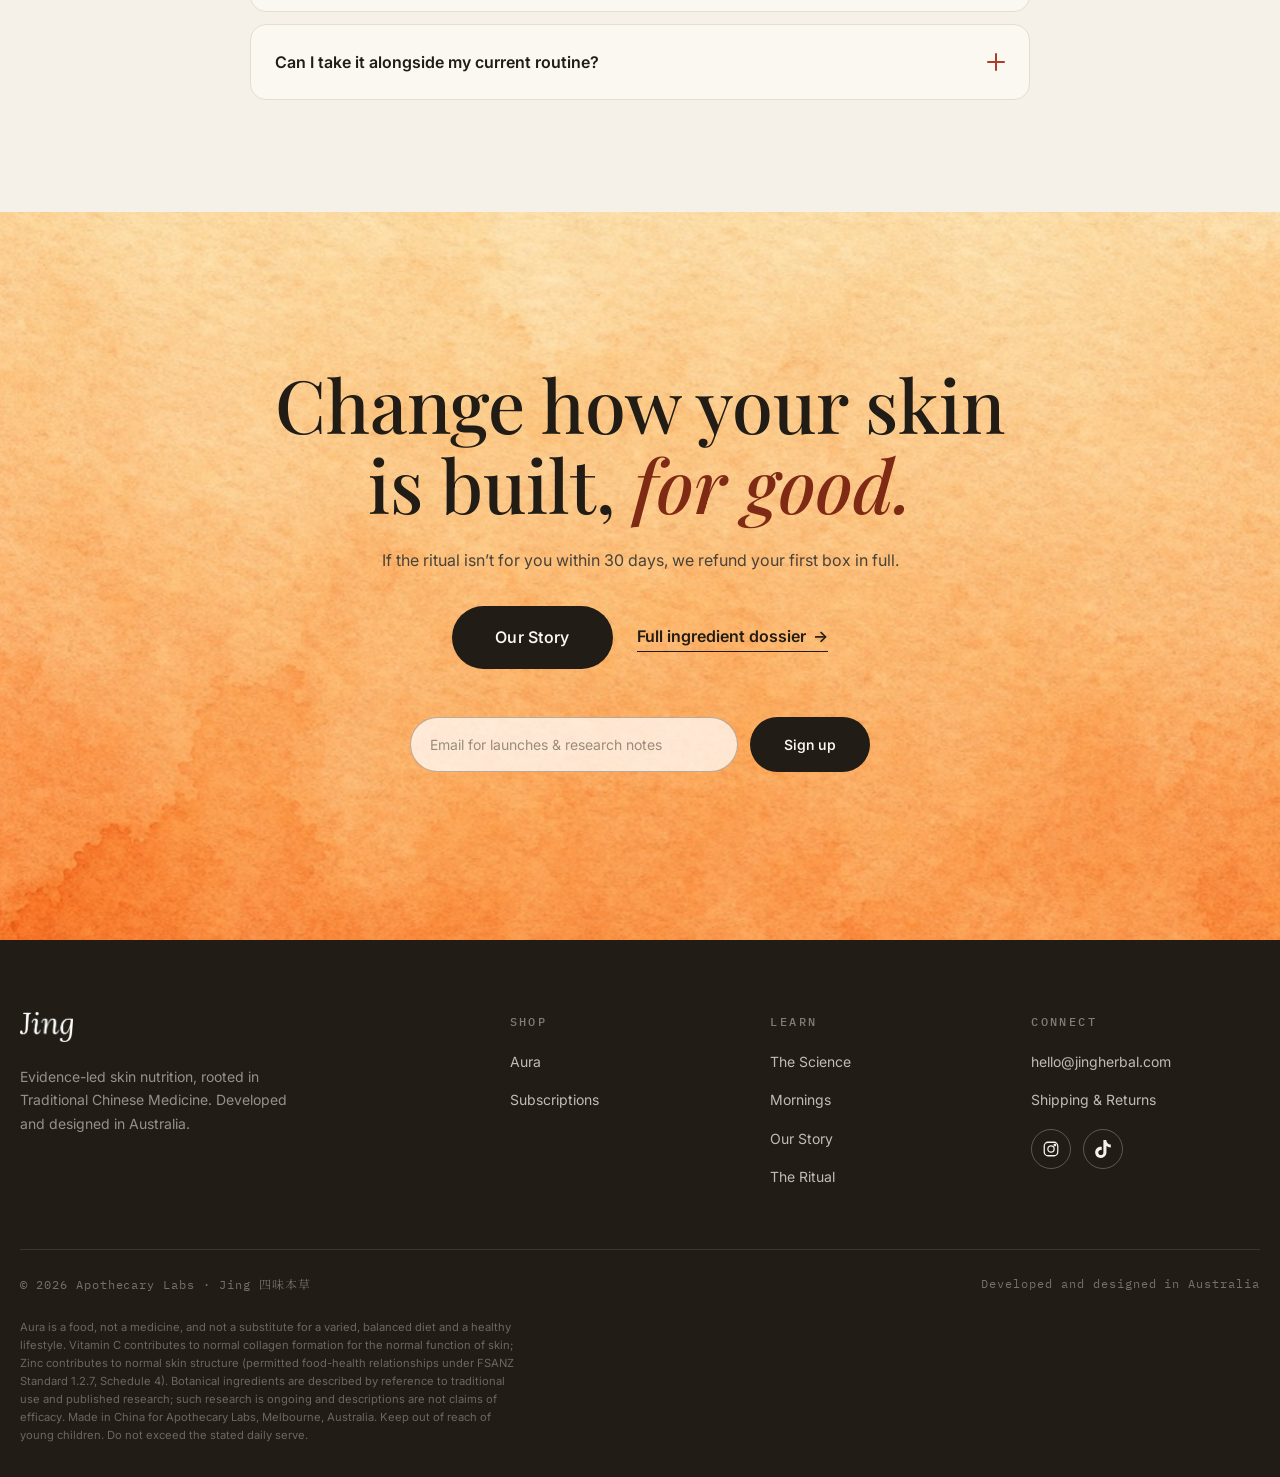
==== commit 1252cf2b: "Hero sub: four botanicals, not four named botanicals Co-Authored-By: Claude Fable 5 <noreply@anthrop" ====
--- a/index.html
+++ b/index.html
@@ -57,7 +57,7 @@
         <div class="container">
           <div class="sd-hero-col">
             <h1 class="sd-hero-title">A daily ritual,<br>built for<br>your skin.</h1>
-            <p class="sd-hero-sub">Four named botanicals, fortified with Vitamin C &amp; Zinc for normal collagen formation. One 4&nbsp;g stick, every morning.</p>
+            <p class="sd-hero-sub">Four botanicals, fortified with Vitamin C &amp; Zinc for normal collagen formation. One 4&nbsp;g stick, every morning.</p>
             <div class="sd-hero-cta">
               <a href="#buy" class="btn btn--primary btn--lg">Shop Aura</a>
               <a href="standards.html" class="sd-arrow-link">Read the science <span aria-hidden="true">→</span></a>
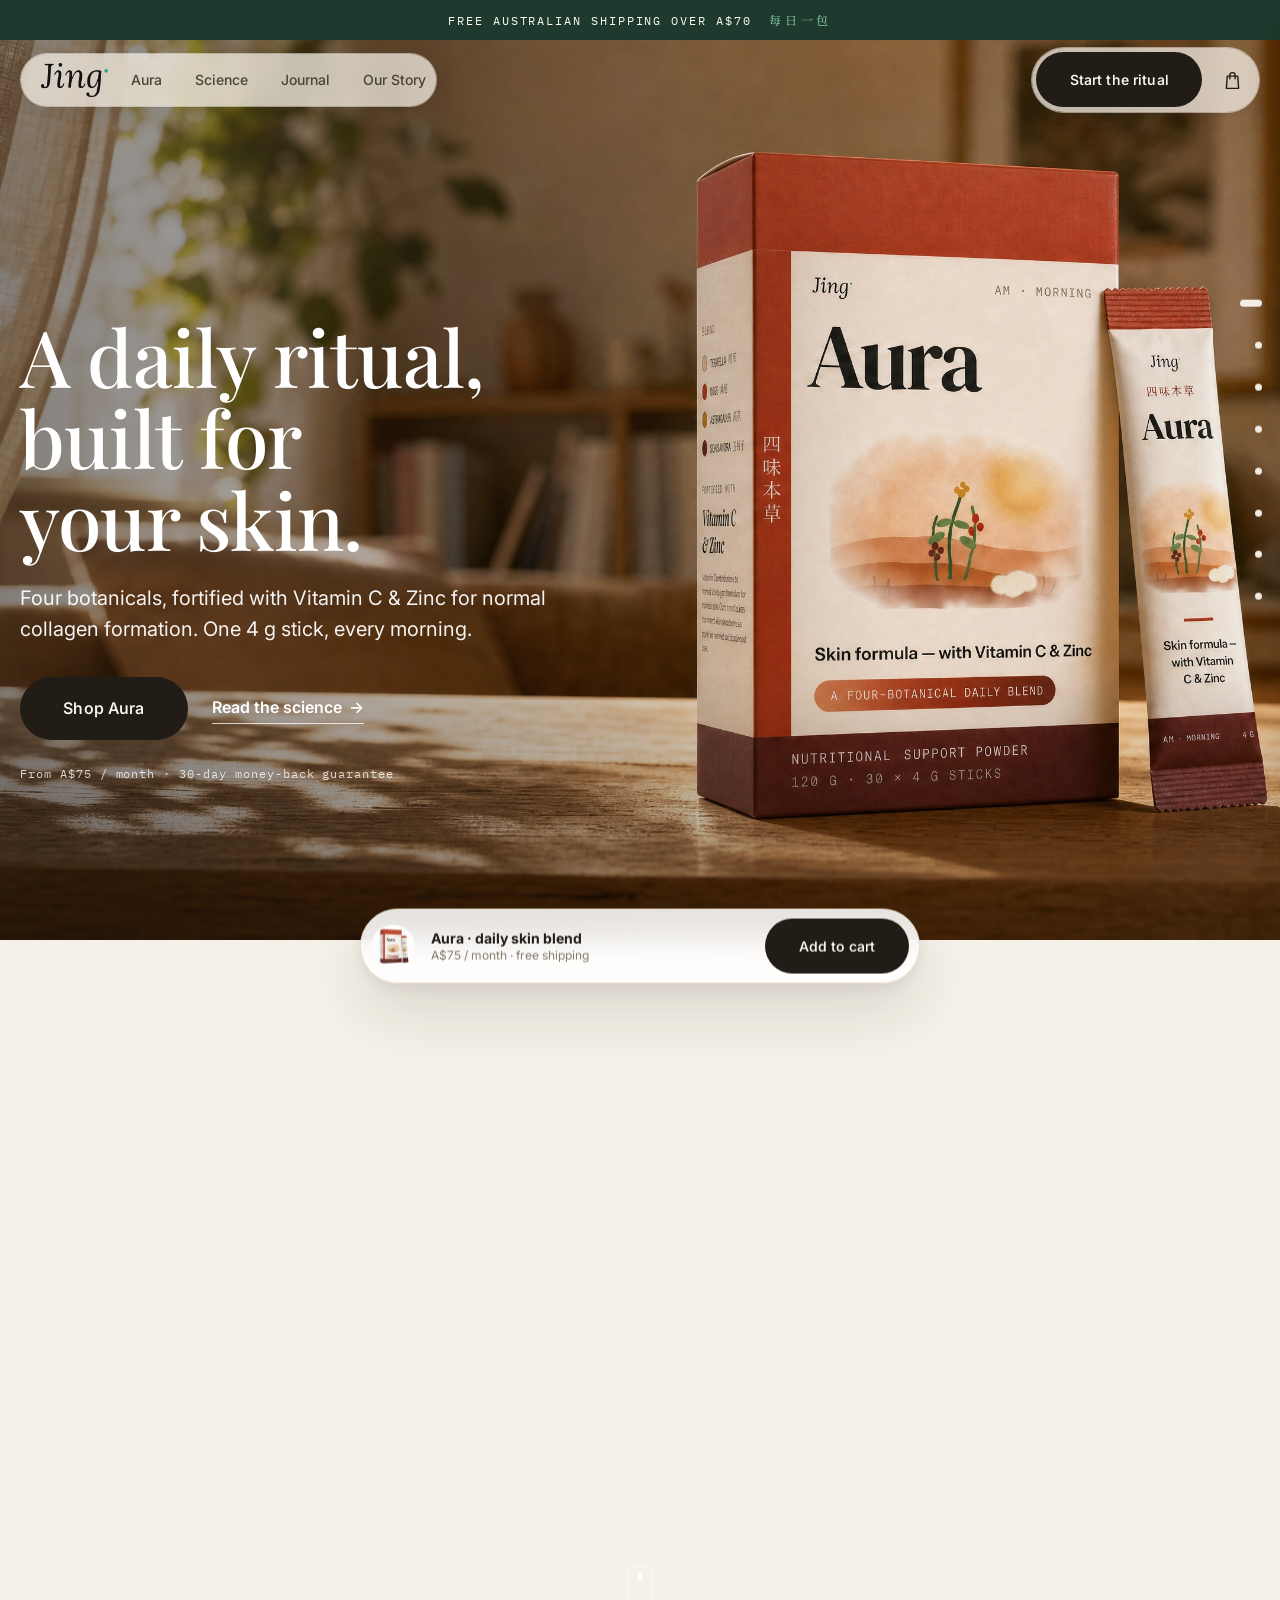
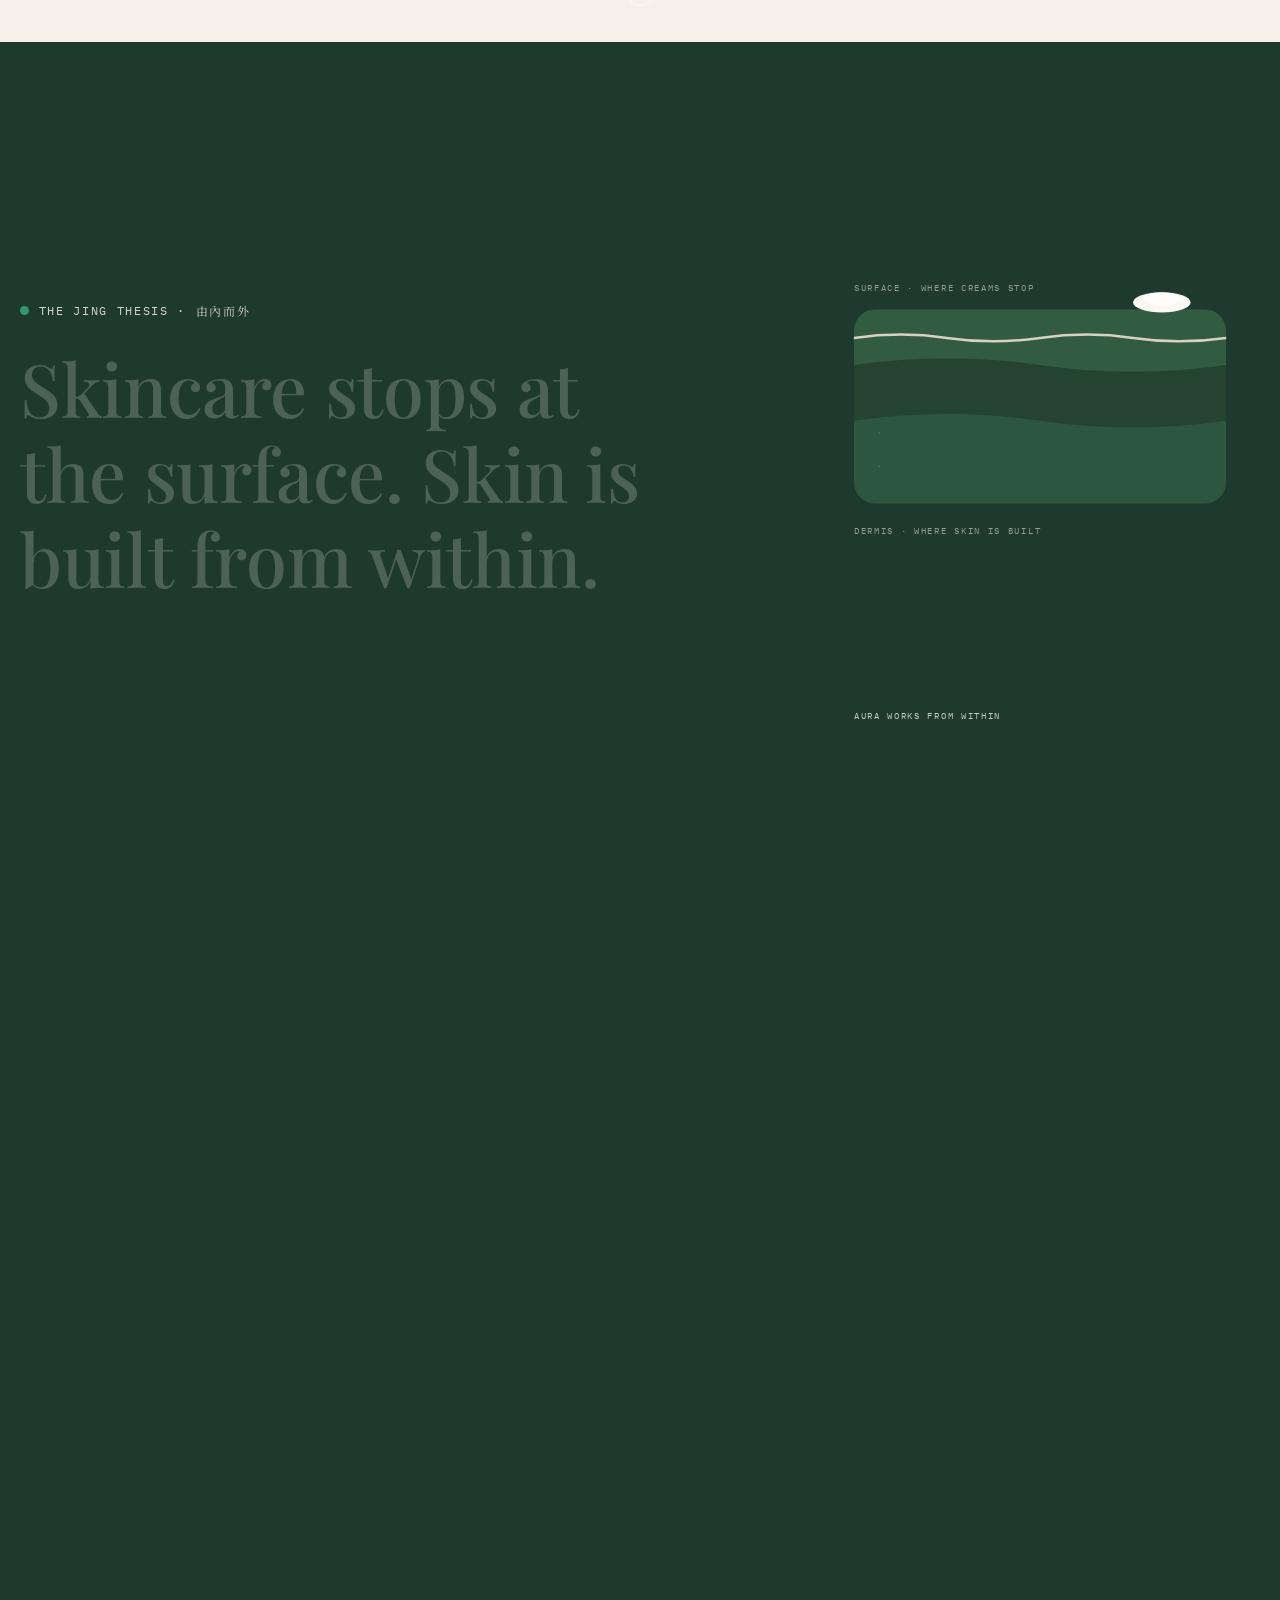
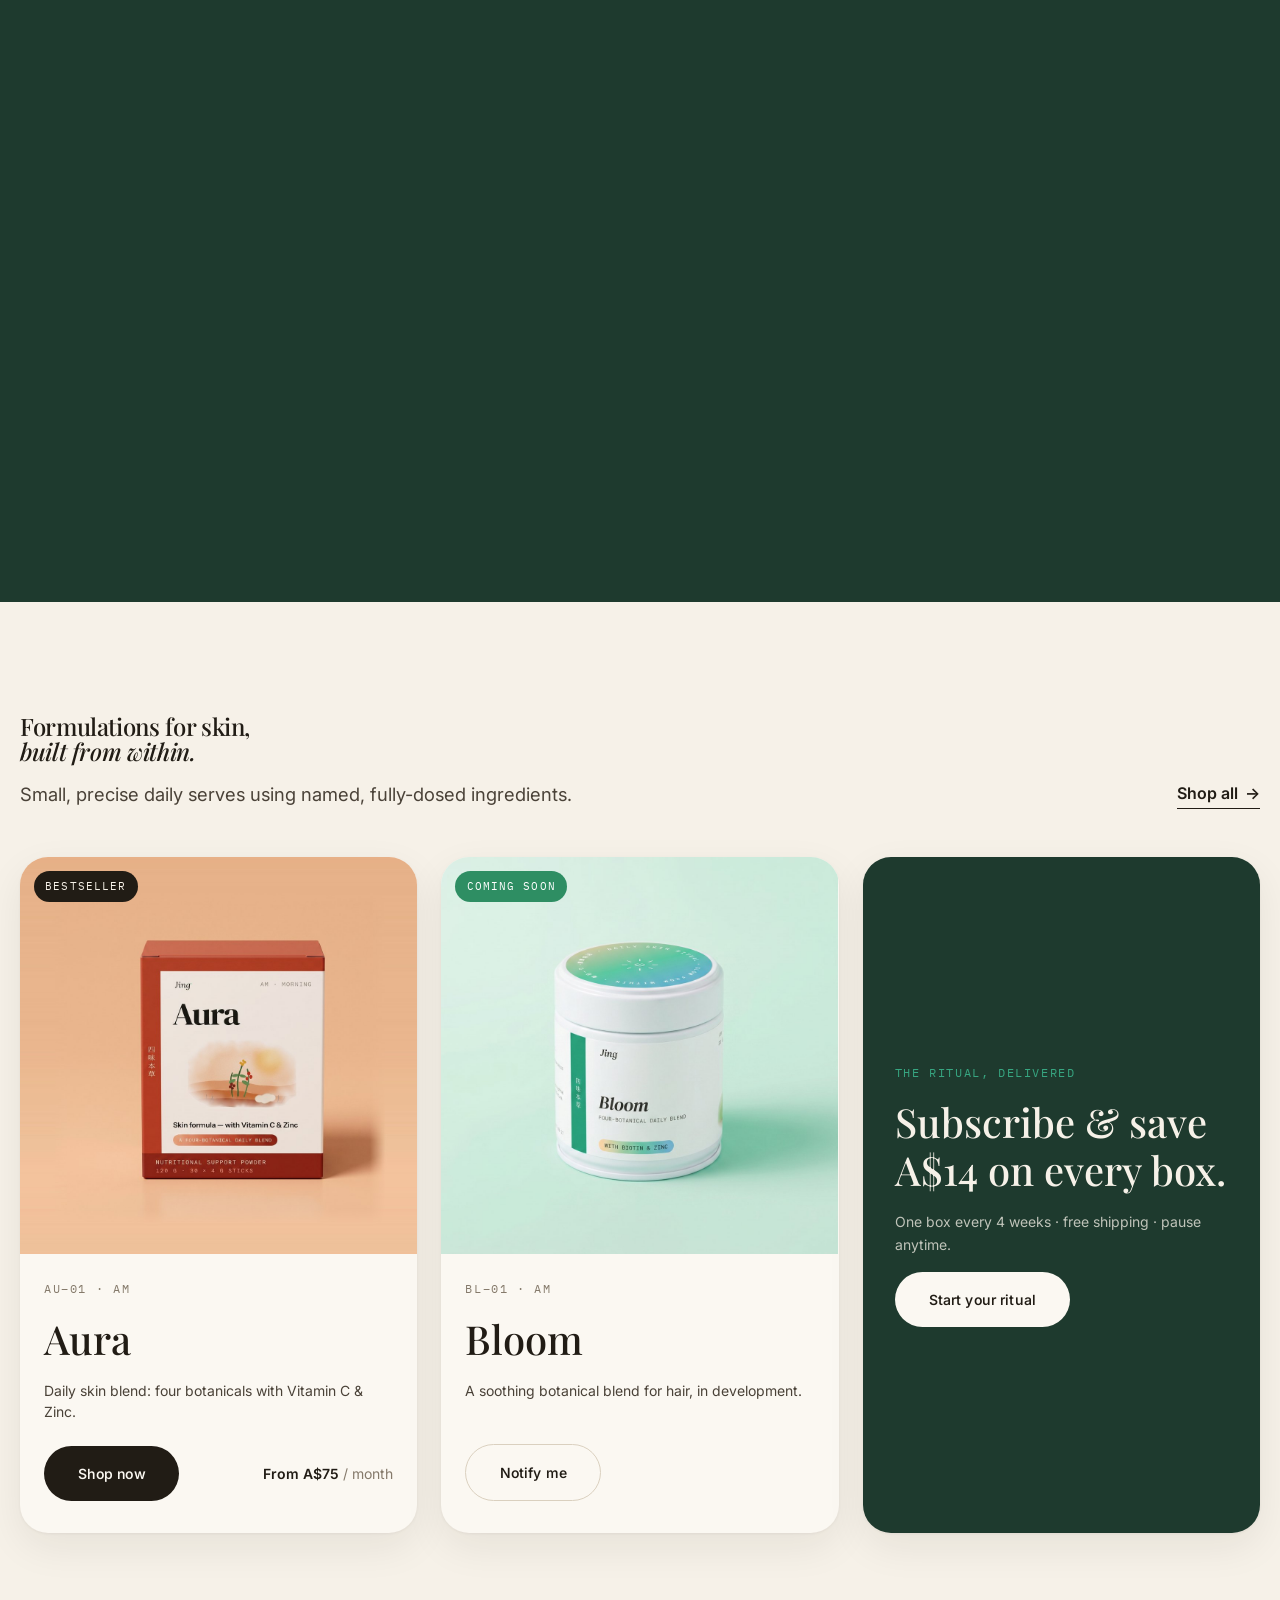
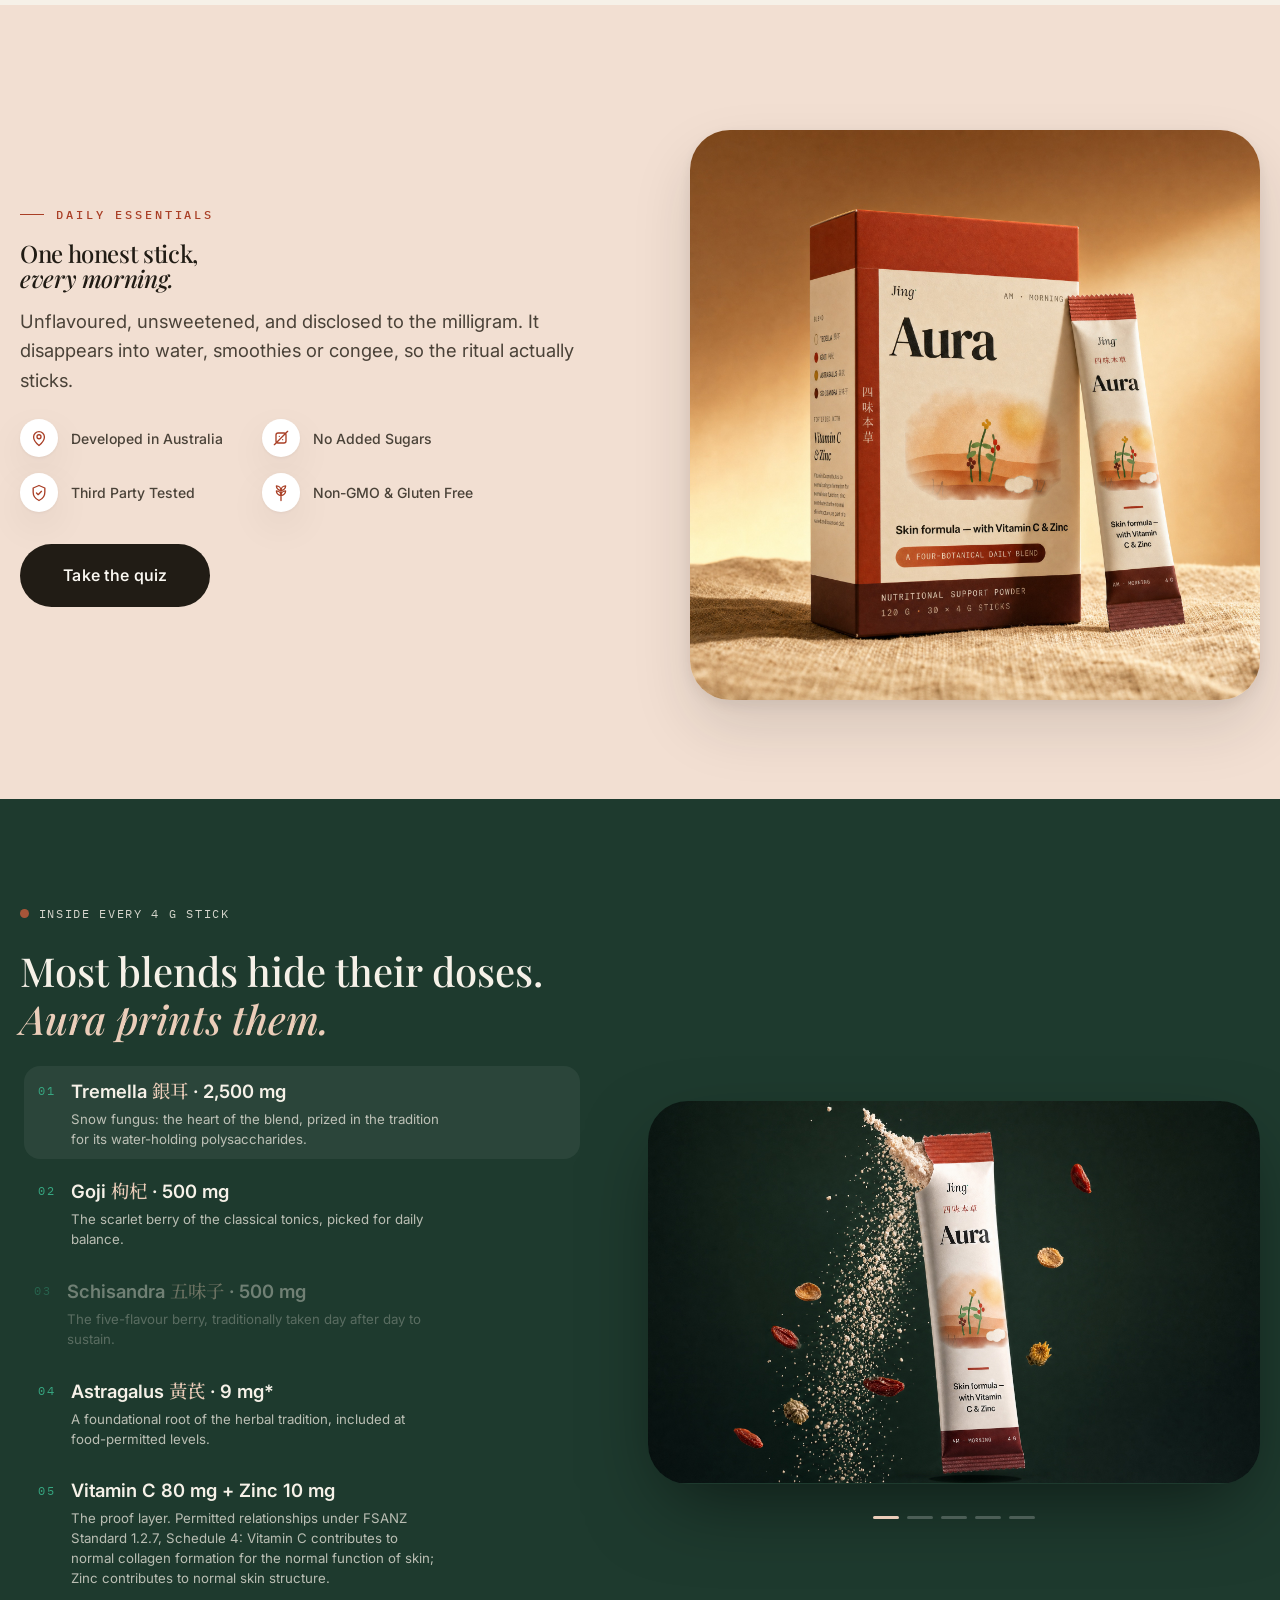
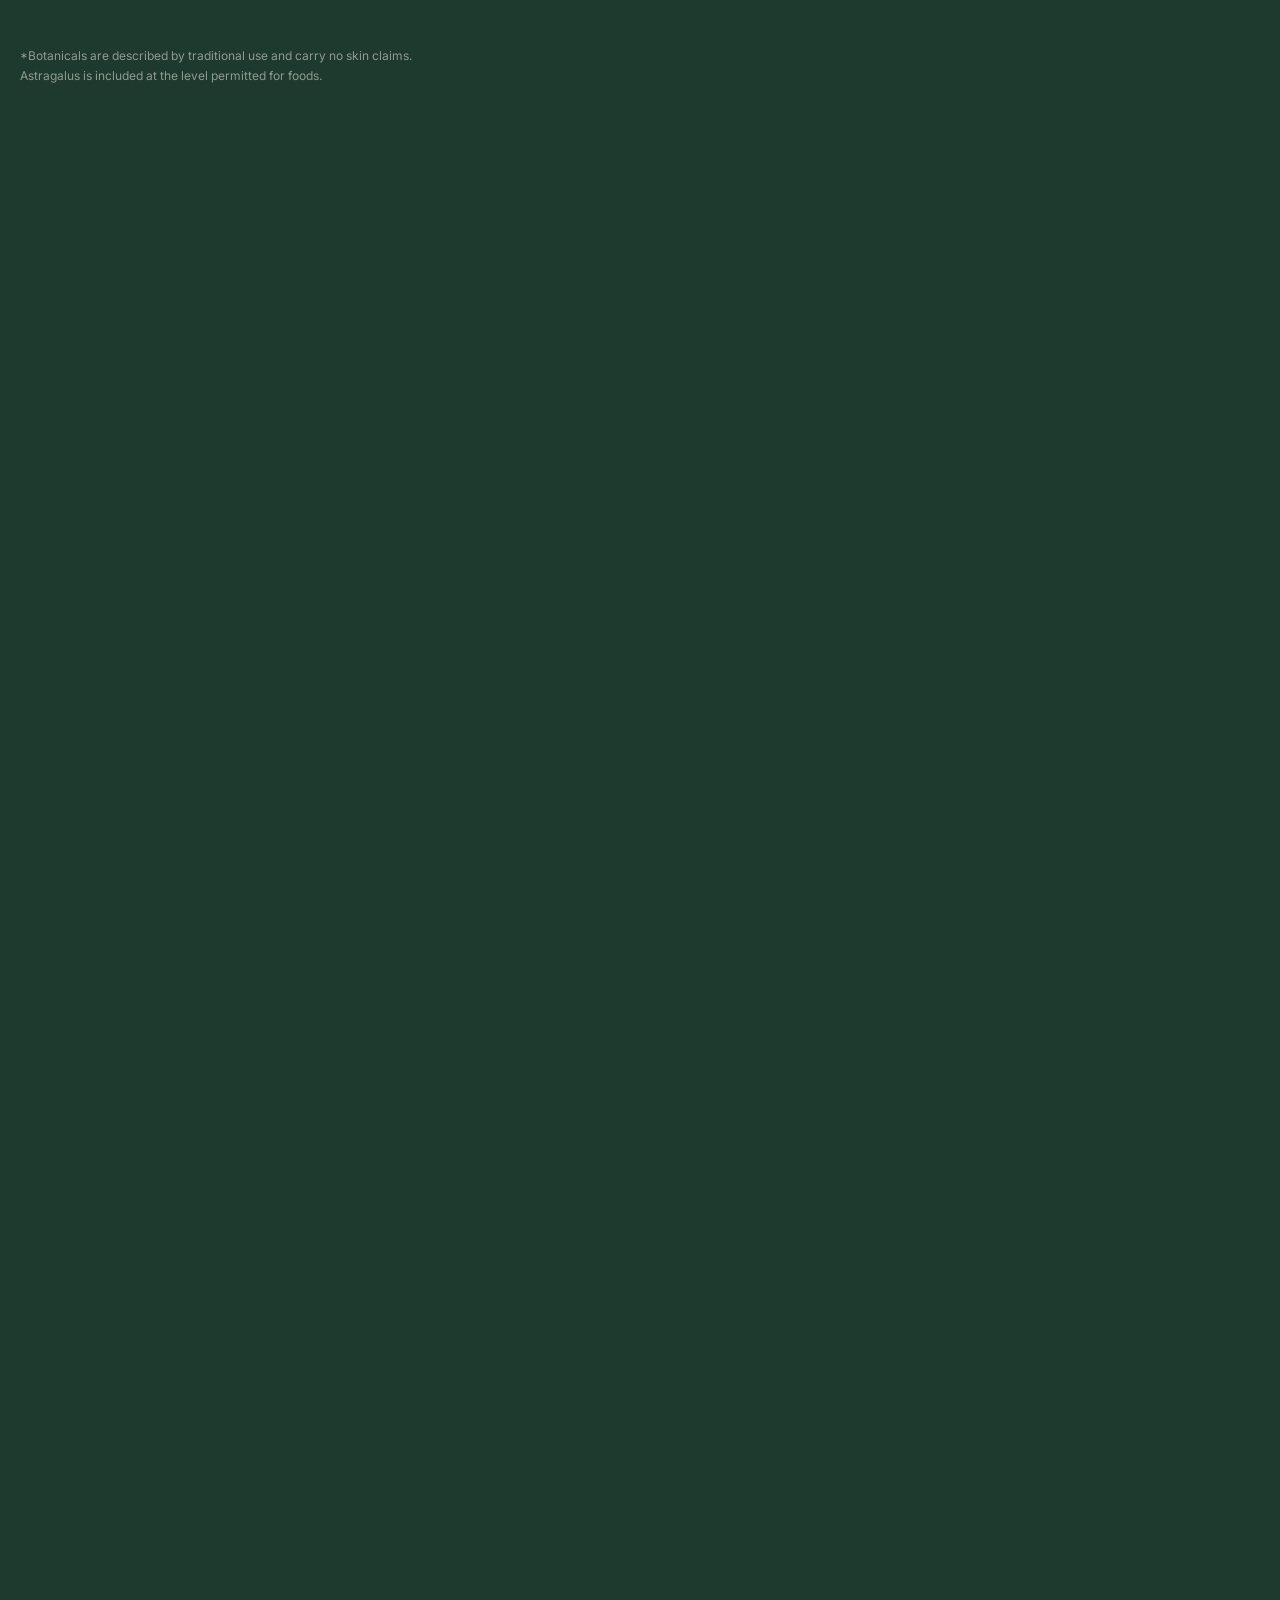
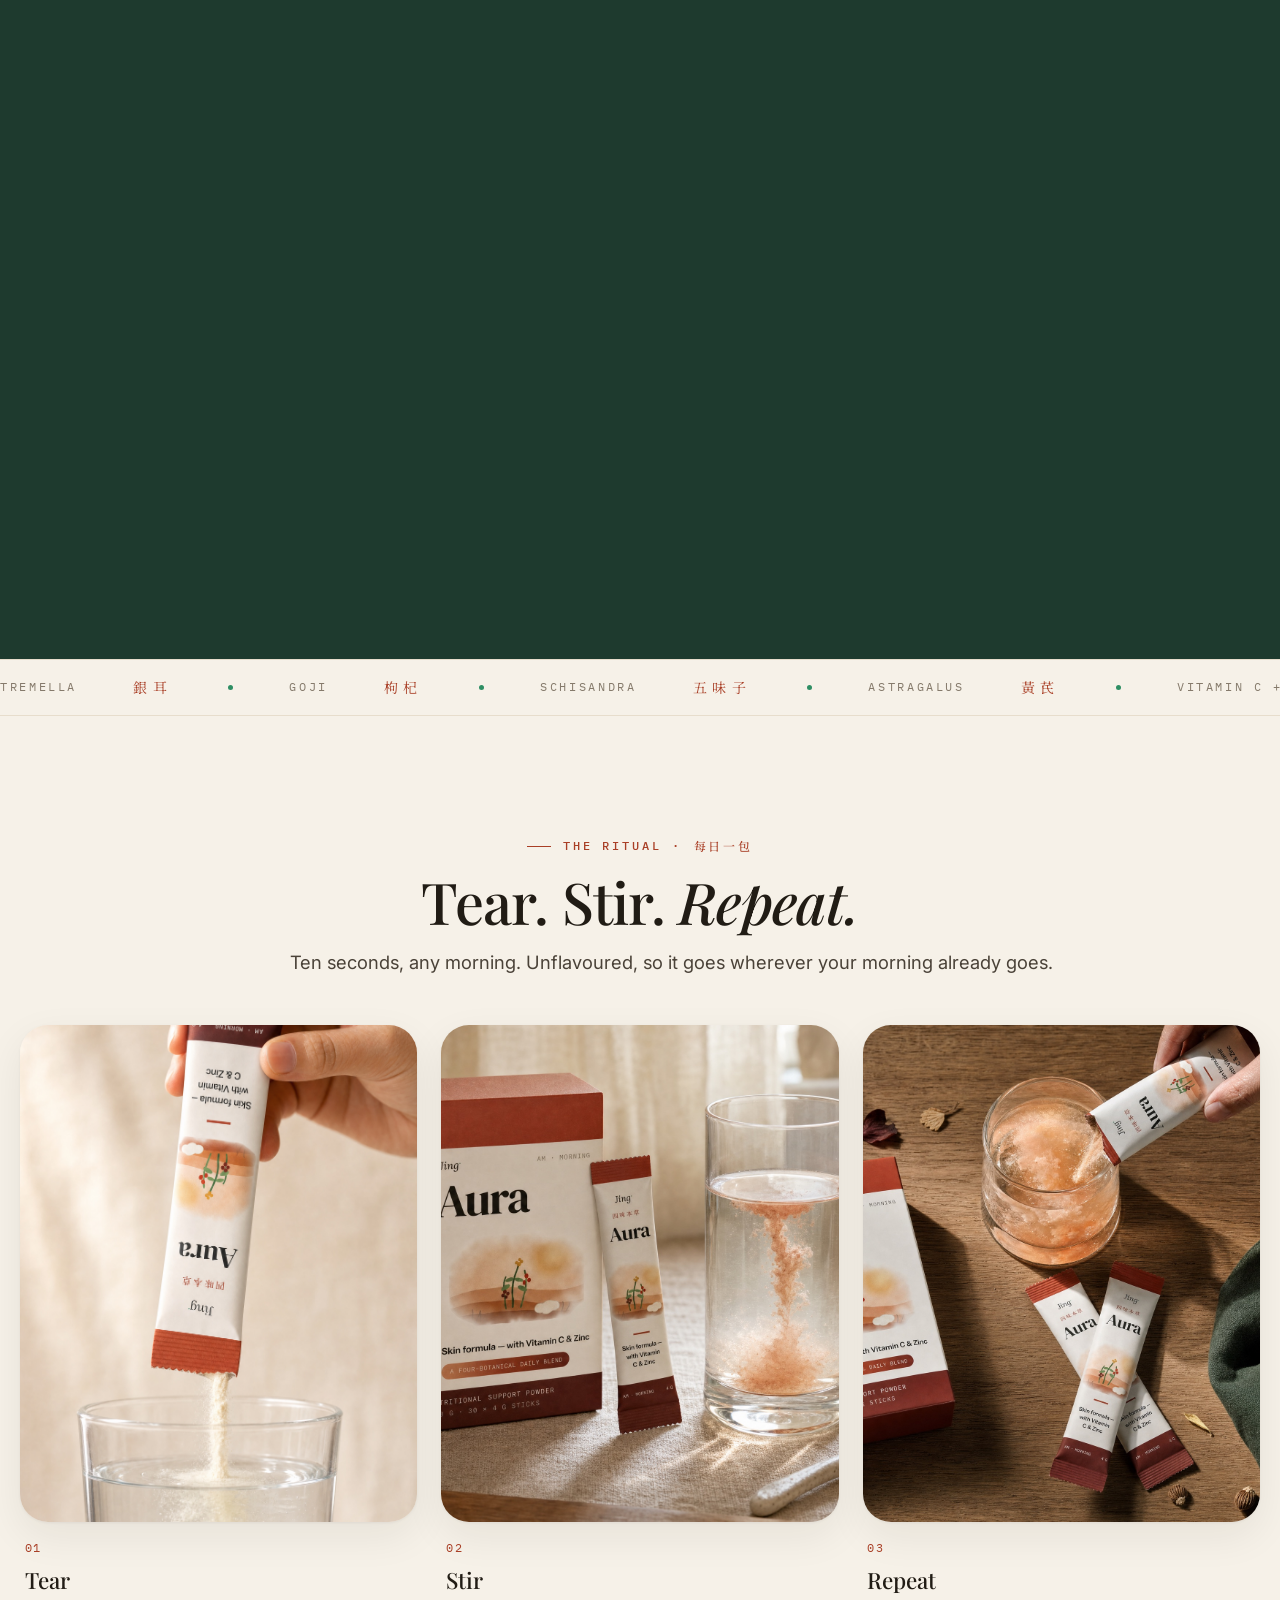
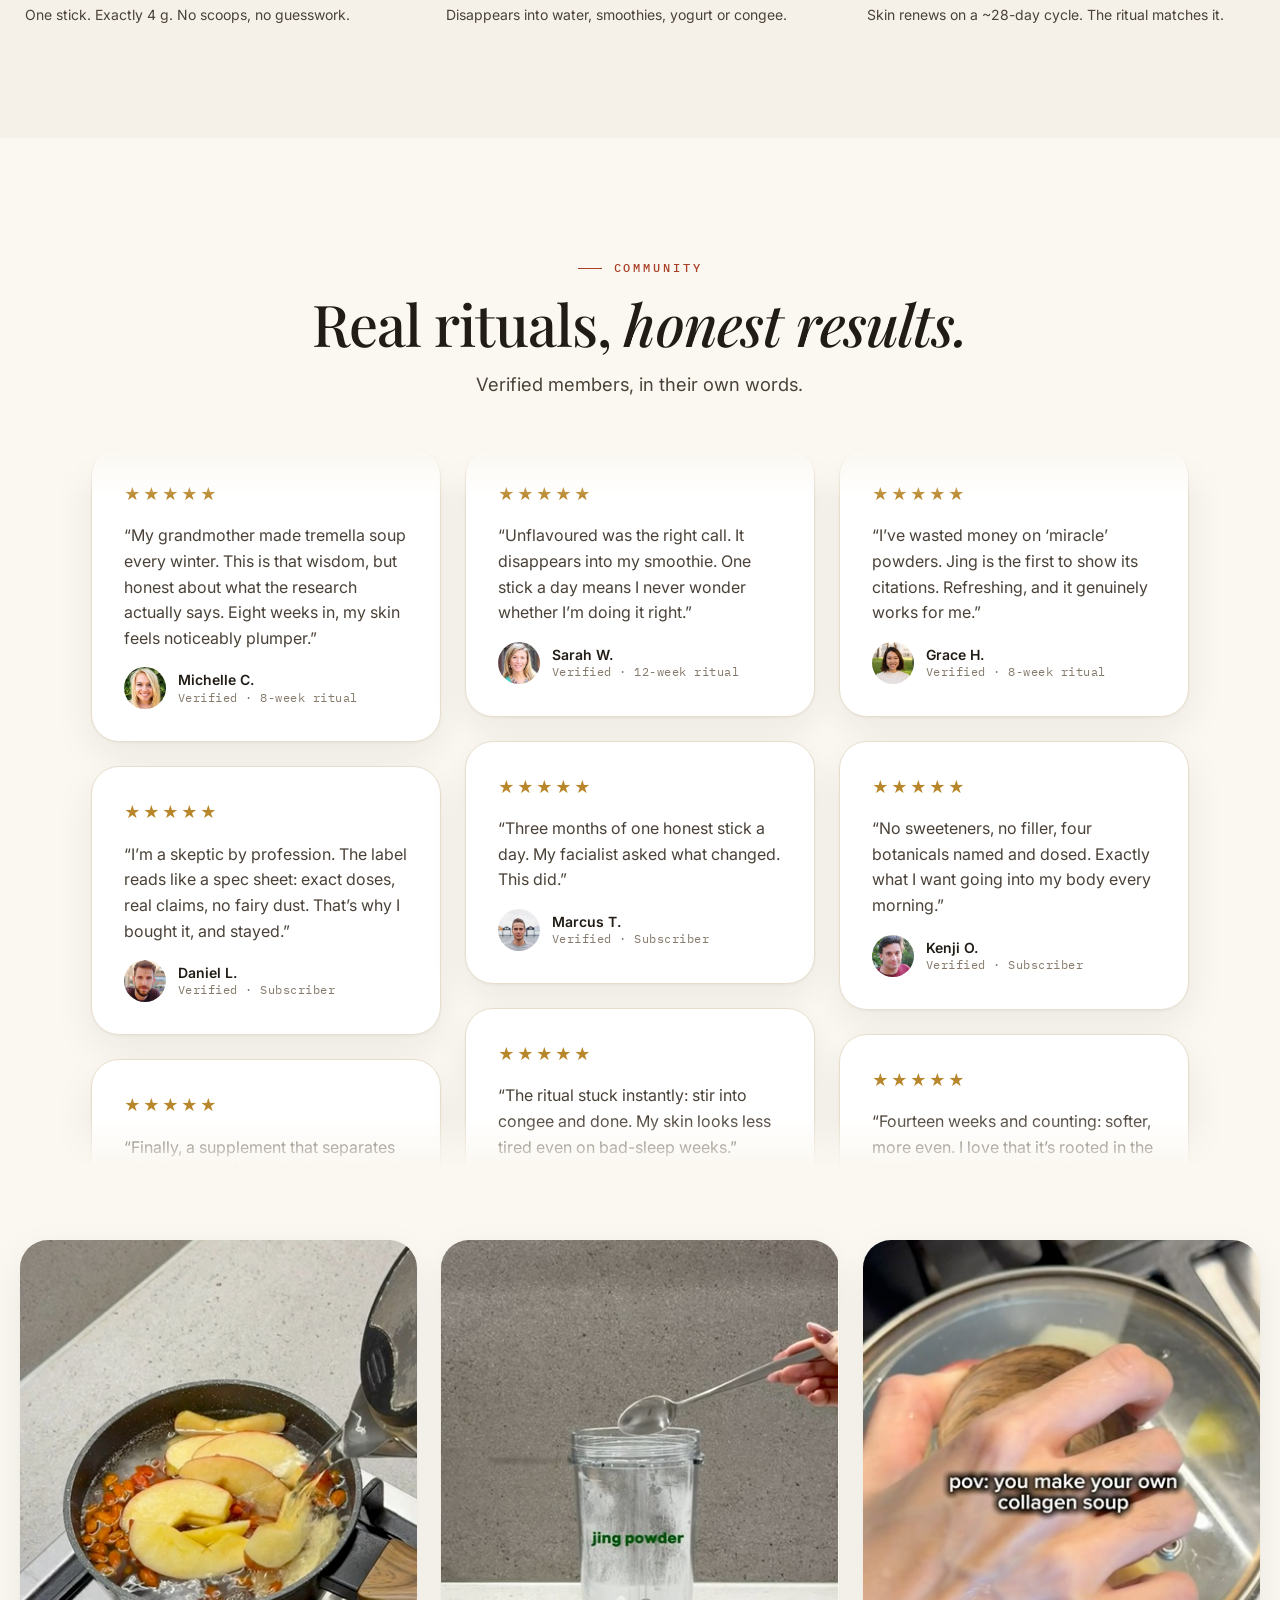
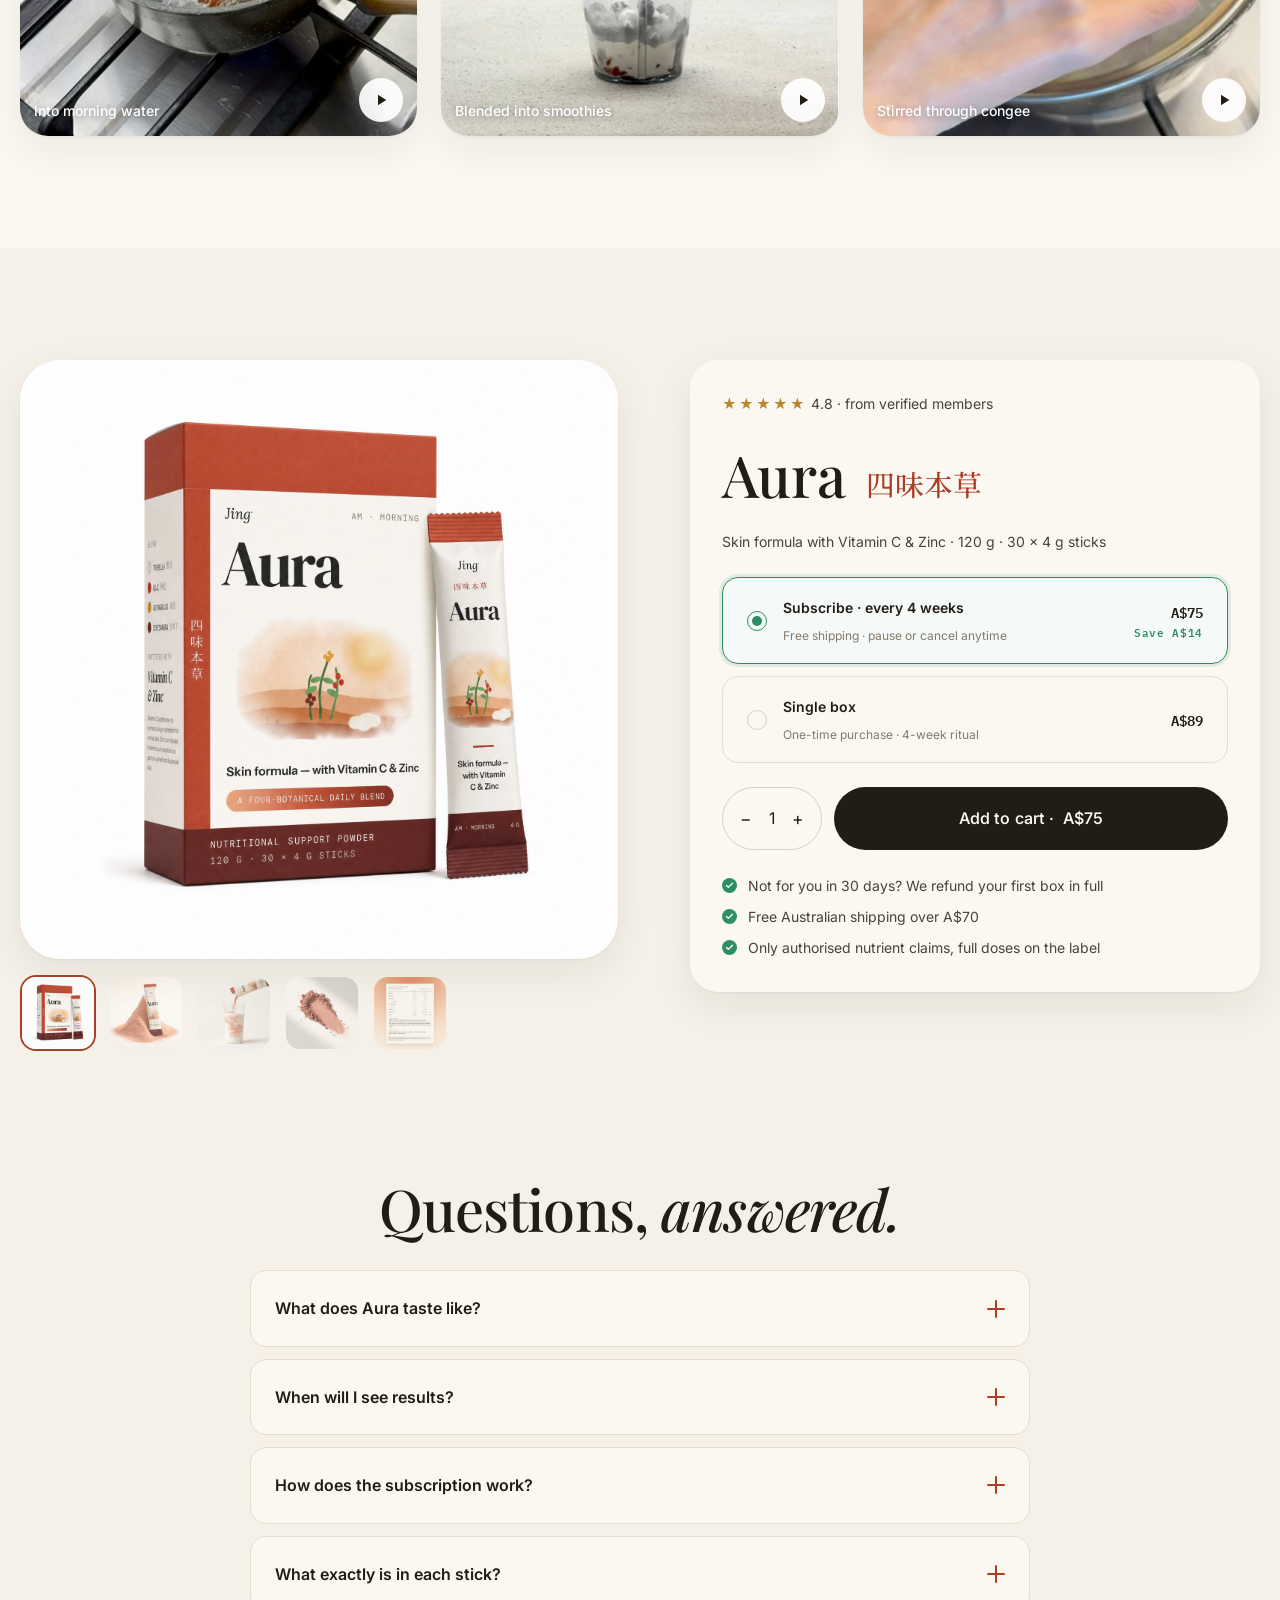
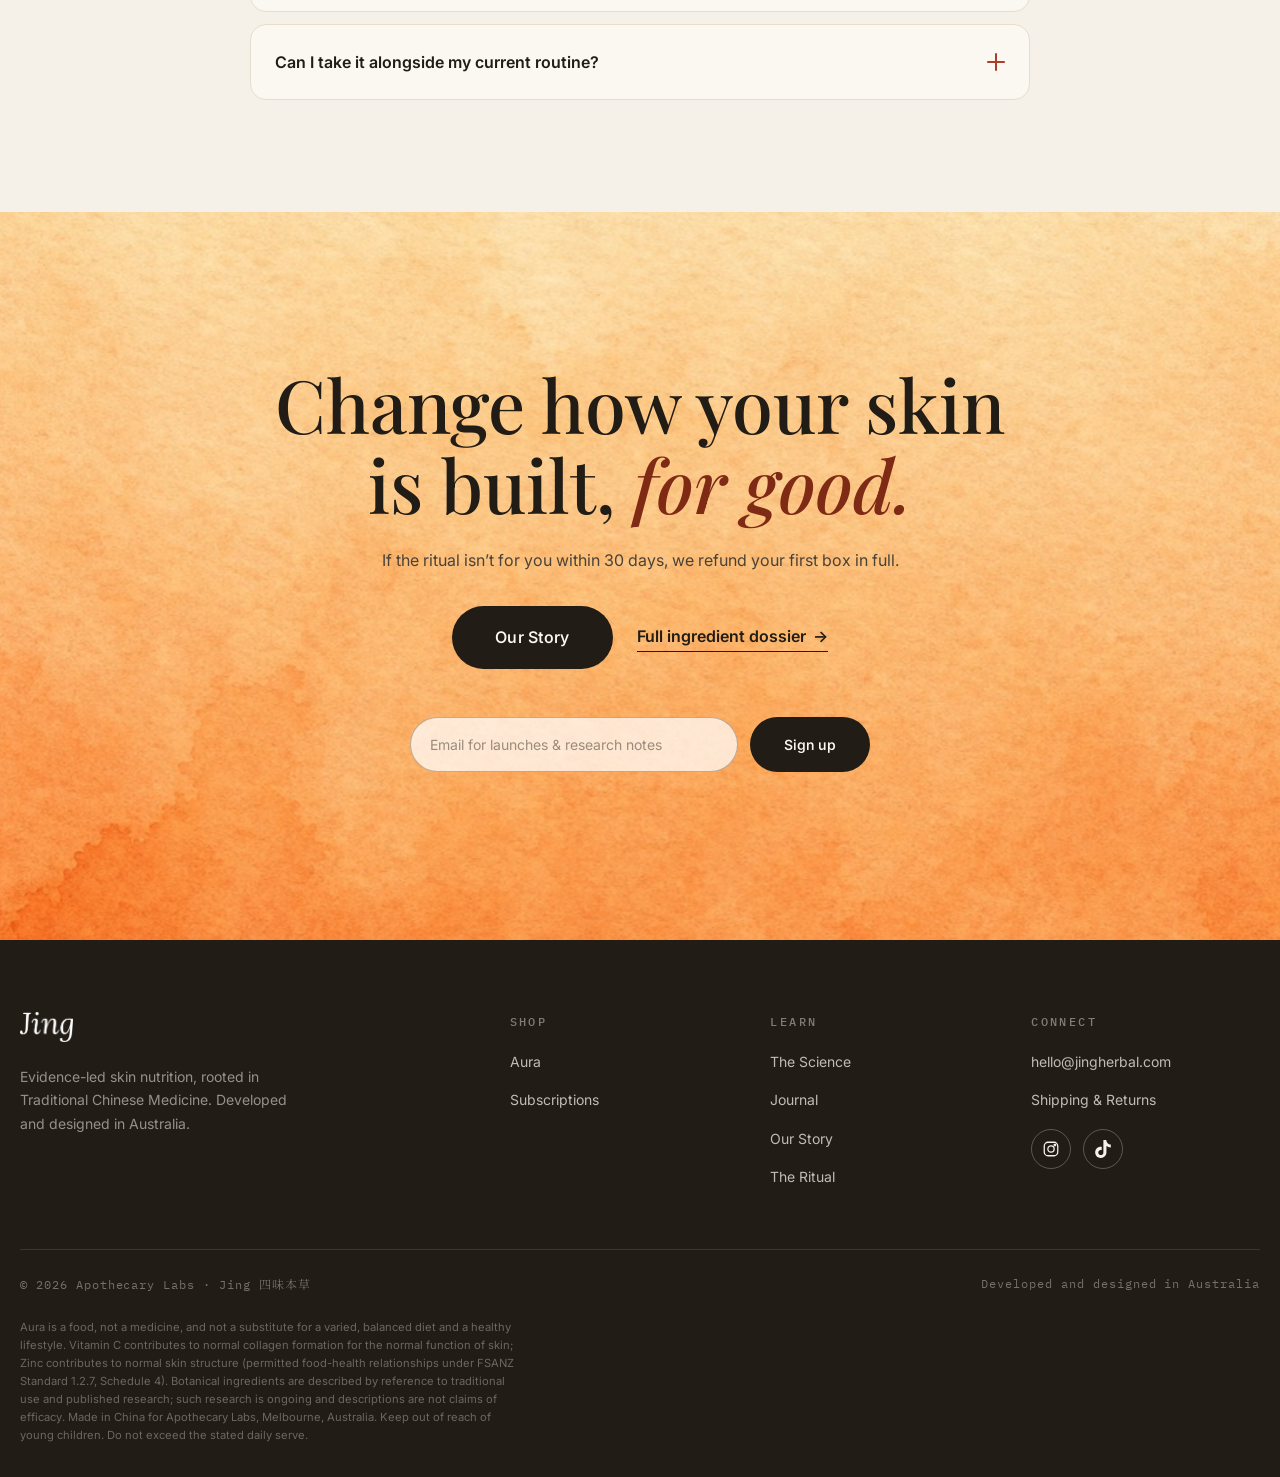
==== commit ca0ad567: "Rename Mornings to Journal (redirect kept); aspirational Day 56+ per request Co-Authored-By: Claude " ====
--- a/index.html
+++ b/index.html
@@ -25,7 +25,7 @@
         <nav class="nav" aria-label="Main navigation">
           <a href="aura.html">Aura</a>
           <a href="standards.html">Science</a>
-          <a href="mornings.html">Mornings</a>
+          <a href="journal.html">Journal</a>
           <a href="our-story.html">Our Story</a>
         </nav>
       </div>
@@ -486,7 +486,7 @@
           <p class="tagline">Evidence-led skin nutrition, rooted in Traditional Chinese Medicine. Developed and designed in Australia.</p>
         </div>
         <div><h4>Shop</h4><ul><li><a href="aura.html">Aura</a></li><li><a href="#buy">Subscriptions</a></li></ul></div>
-        <div><h4>Learn</h4><ul><li><a href="standards.html">The Science</a></li><li><a href="mornings.html">Mornings</a></li><li><a href="our-story.html">Our Story</a></li><li><a href="#ritual">The Ritual</a></li></ul></div>
+        <div><h4>Learn</h4><ul><li><a href="standards.html">The Science</a></li><li><a href="journal.html">Journal</a></li><li><a href="our-story.html">Our Story</a></li><li><a href="#ritual">The Ritual</a></li></ul></div>
         <div><h4>Connect</h4><ul><li><a href="mailto:hello@jingherbal.com">hello@jingherbal.com</a></li><li><a href="#">Shipping &amp; Returns</a></li></ul><div class="footer-social"><a href="https://www.instagram.com/jingherbal/" target="_blank" rel="noopener" aria-label="Jing on Instagram"><svg viewBox="0 0 24 24" fill="none" stroke="currentColor" stroke-width="1.7" stroke-linecap="round" stroke-linejoin="round" aria-hidden="true"><rect x="3" y="3" width="18" height="18" rx="5"/><circle cx="12" cy="12" r="4.2"/><circle cx="17.2" cy="6.8" r="0.4" fill="currentColor" stroke="none"/><circle cx="17.2" cy="6.8" r="1.1"/></svg></a><a href="https://www.tiktok.com/@jingherbal" target="_blank" rel="noopener" aria-label="Jing on TikTok"><svg viewBox="0 0 24 24" fill="currentColor" aria-hidden="true"><path d="M12.53.02C13.84 0 15.14.01 16.44 0c.08 1.53.63 3.09 1.75 4.17 1.12 1.11 2.7 1.62 4.24 1.79v4.03c-1.44-.05-2.89-.35-4.2-.97-.57-.26-1.1-.59-1.62-.93-.01 2.92.01 5.84-.02 8.75-.08 1.4-.54 2.79-1.35 3.94-1.31 1.92-3.58 3.17-5.91 3.21-1.43.08-2.86-.31-4.08-1.03-2.02-1.19-3.44-3.37-3.65-5.71-.02-.5-.03-1-.01-1.49.18-1.9 1.12-3.72 2.58-4.96 1.66-1.44 3.98-2.13 6.15-1.72.02 1.48-.04 2.96-.04 4.44-.99-.32-2.15-.23-3.02.37-.63.41-1.11 1.04-1.36 1.75-.21.51-.15 1.07-.14 1.61.24 1.64 1.82 3.02 3.5 2.87 1.12-.01 2.19-.66 2.77-1.61.19-.33.4-.67.41-1.06.1-1.79.06-3.57.07-5.36.01-4.03-.01-8.05.02-12.07z"/></svg></a></div></div>
       </div>
       <div class="footer-bottom">
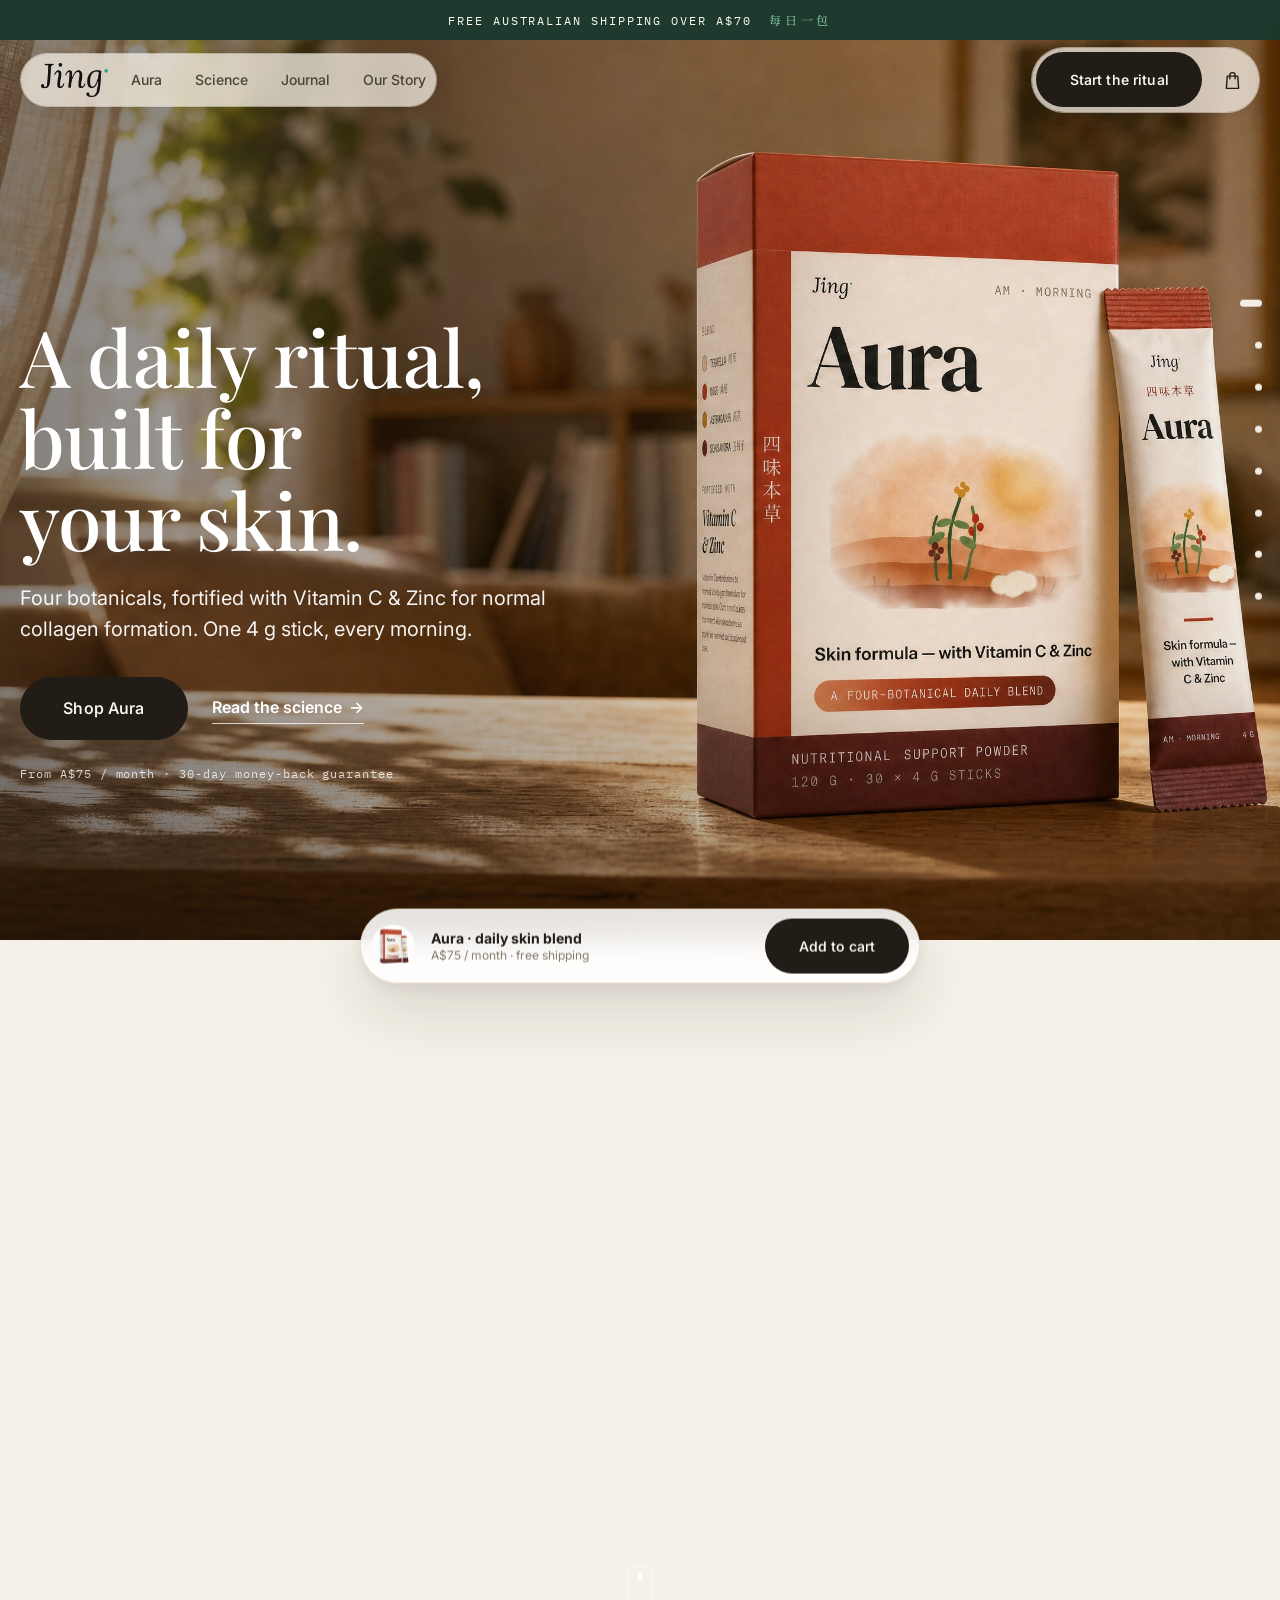
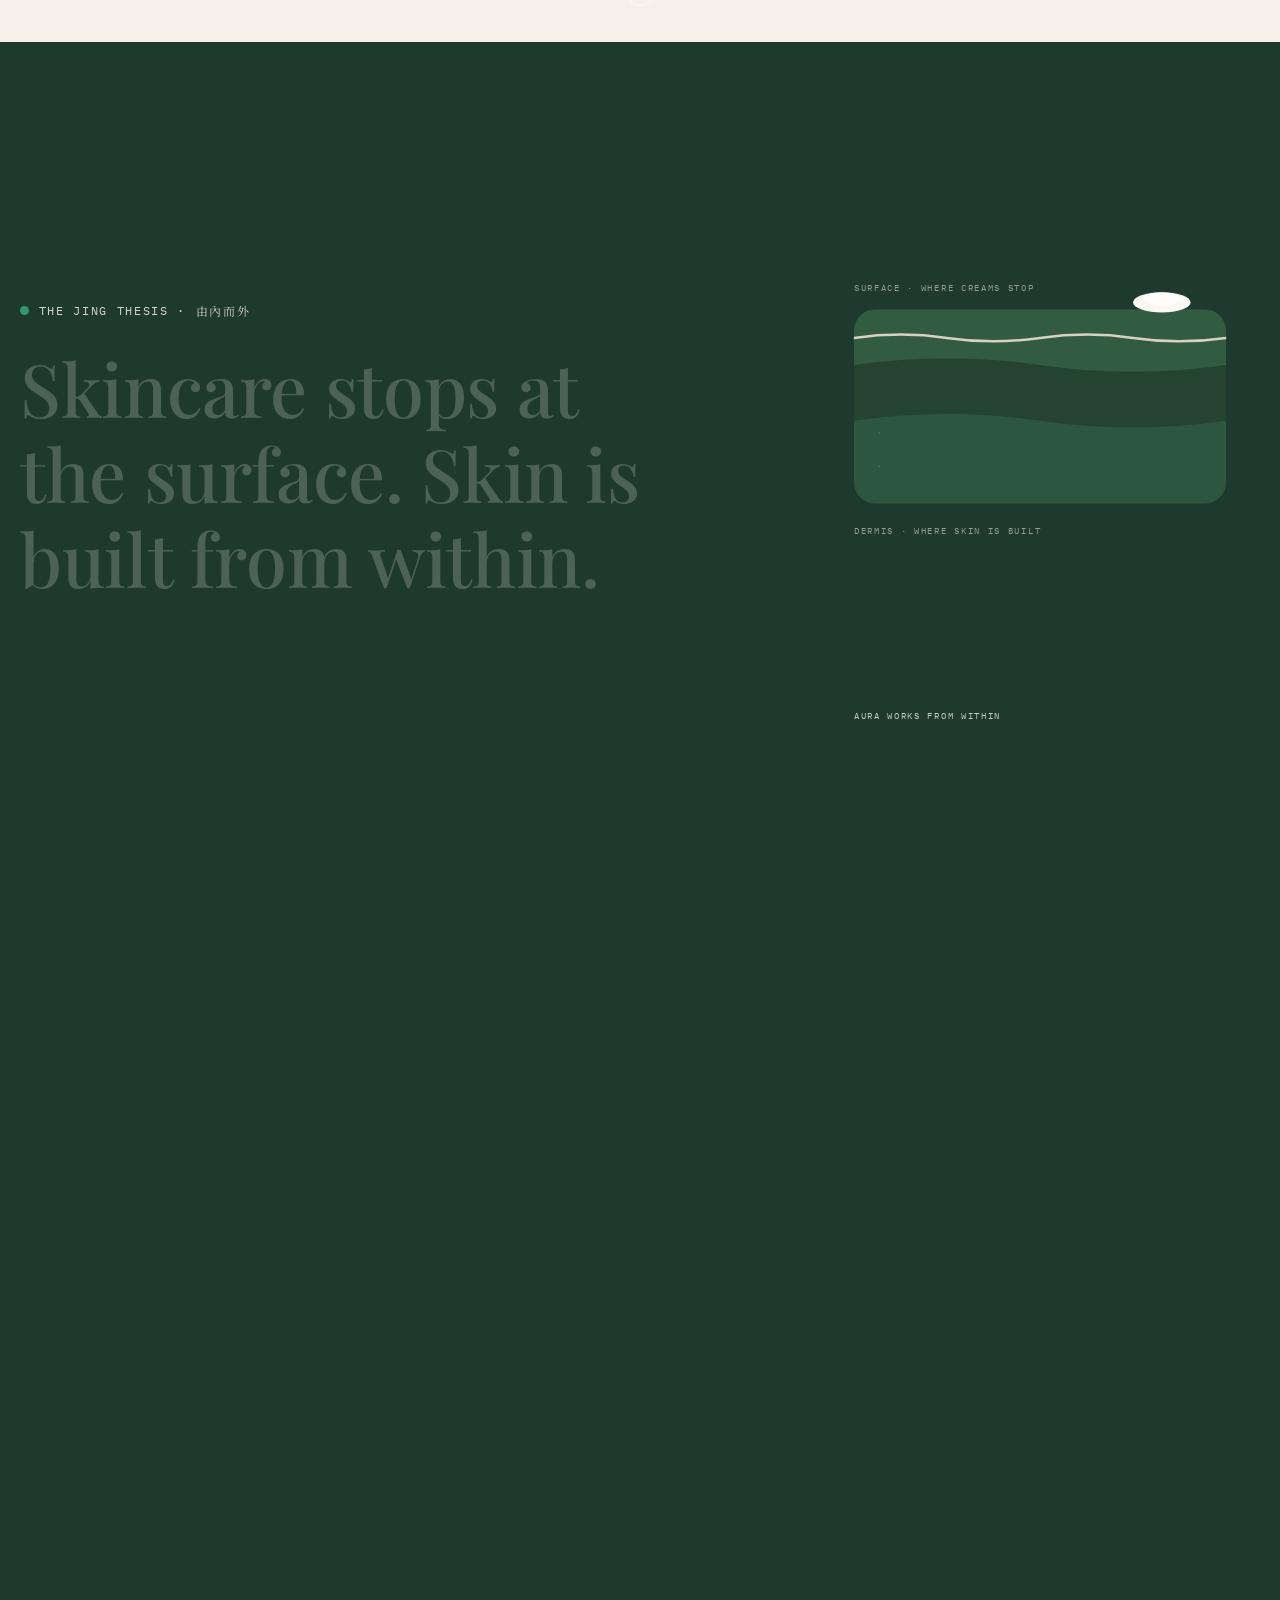
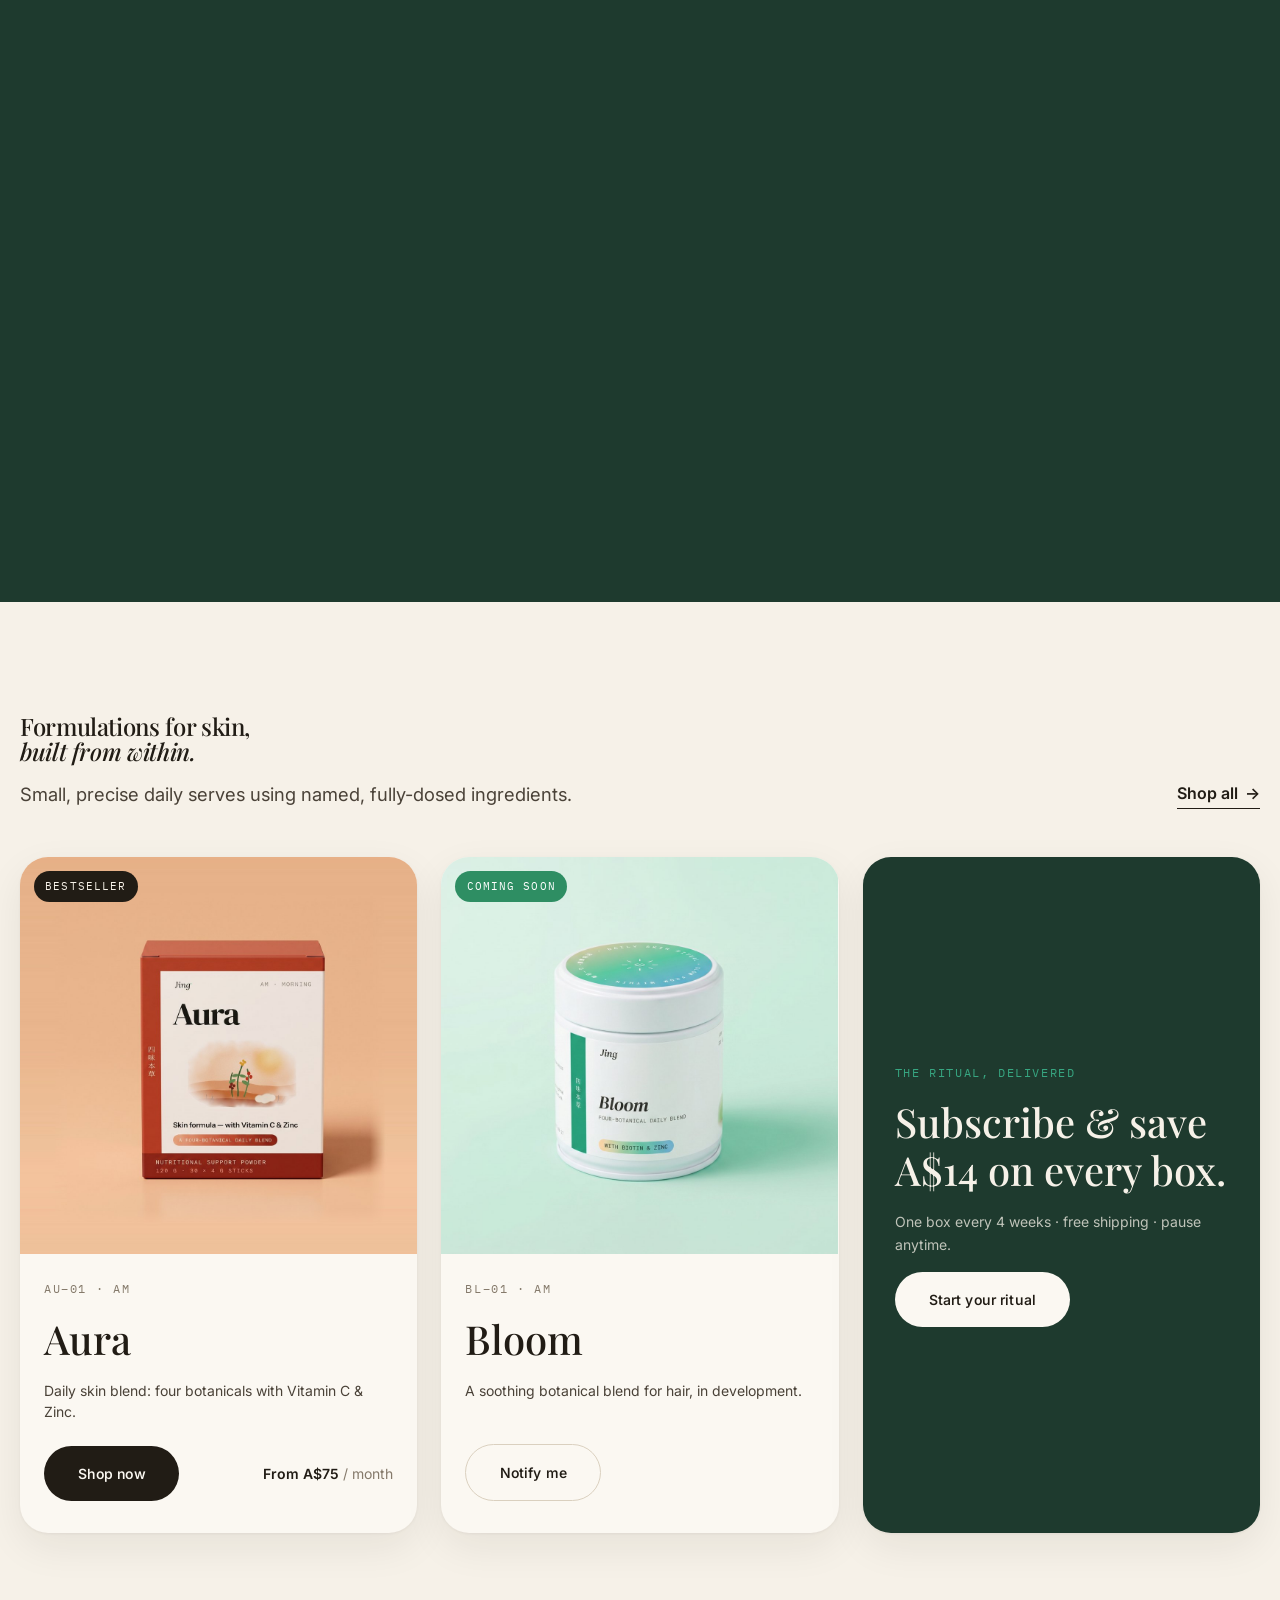
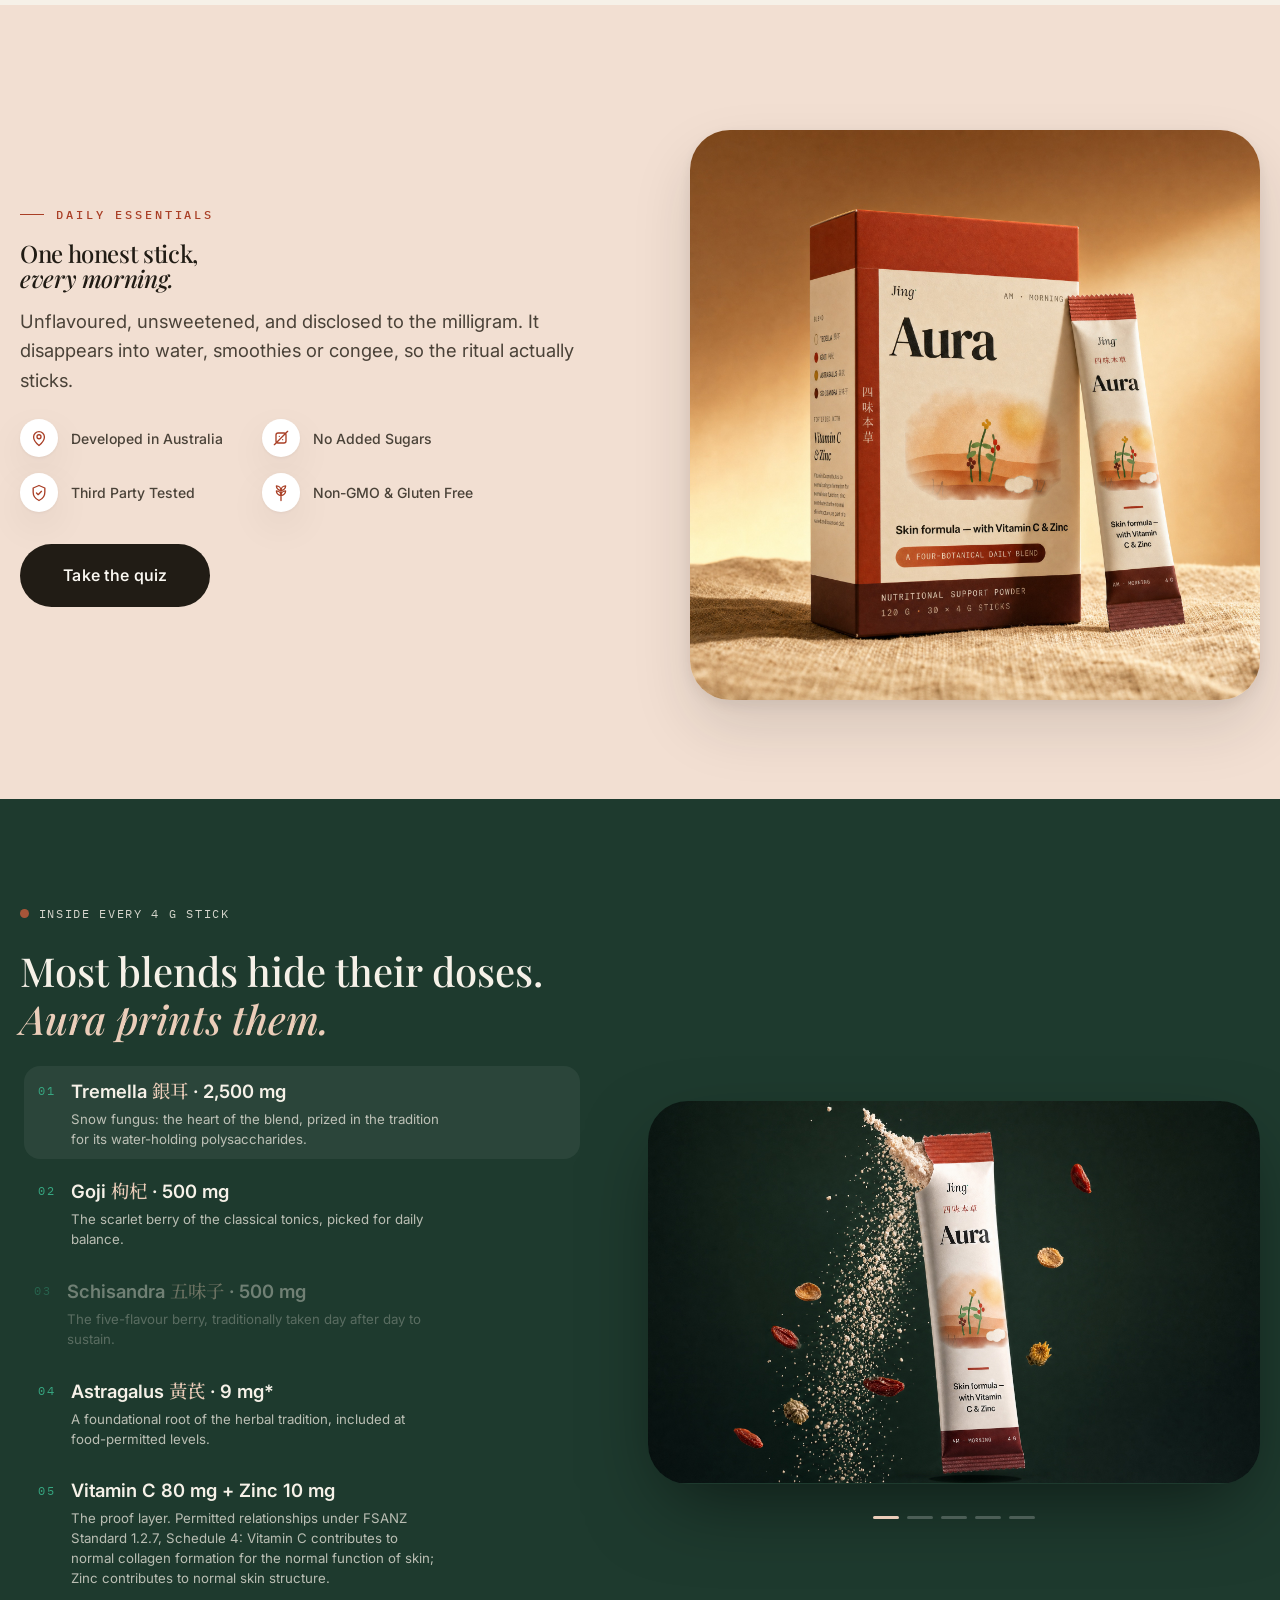
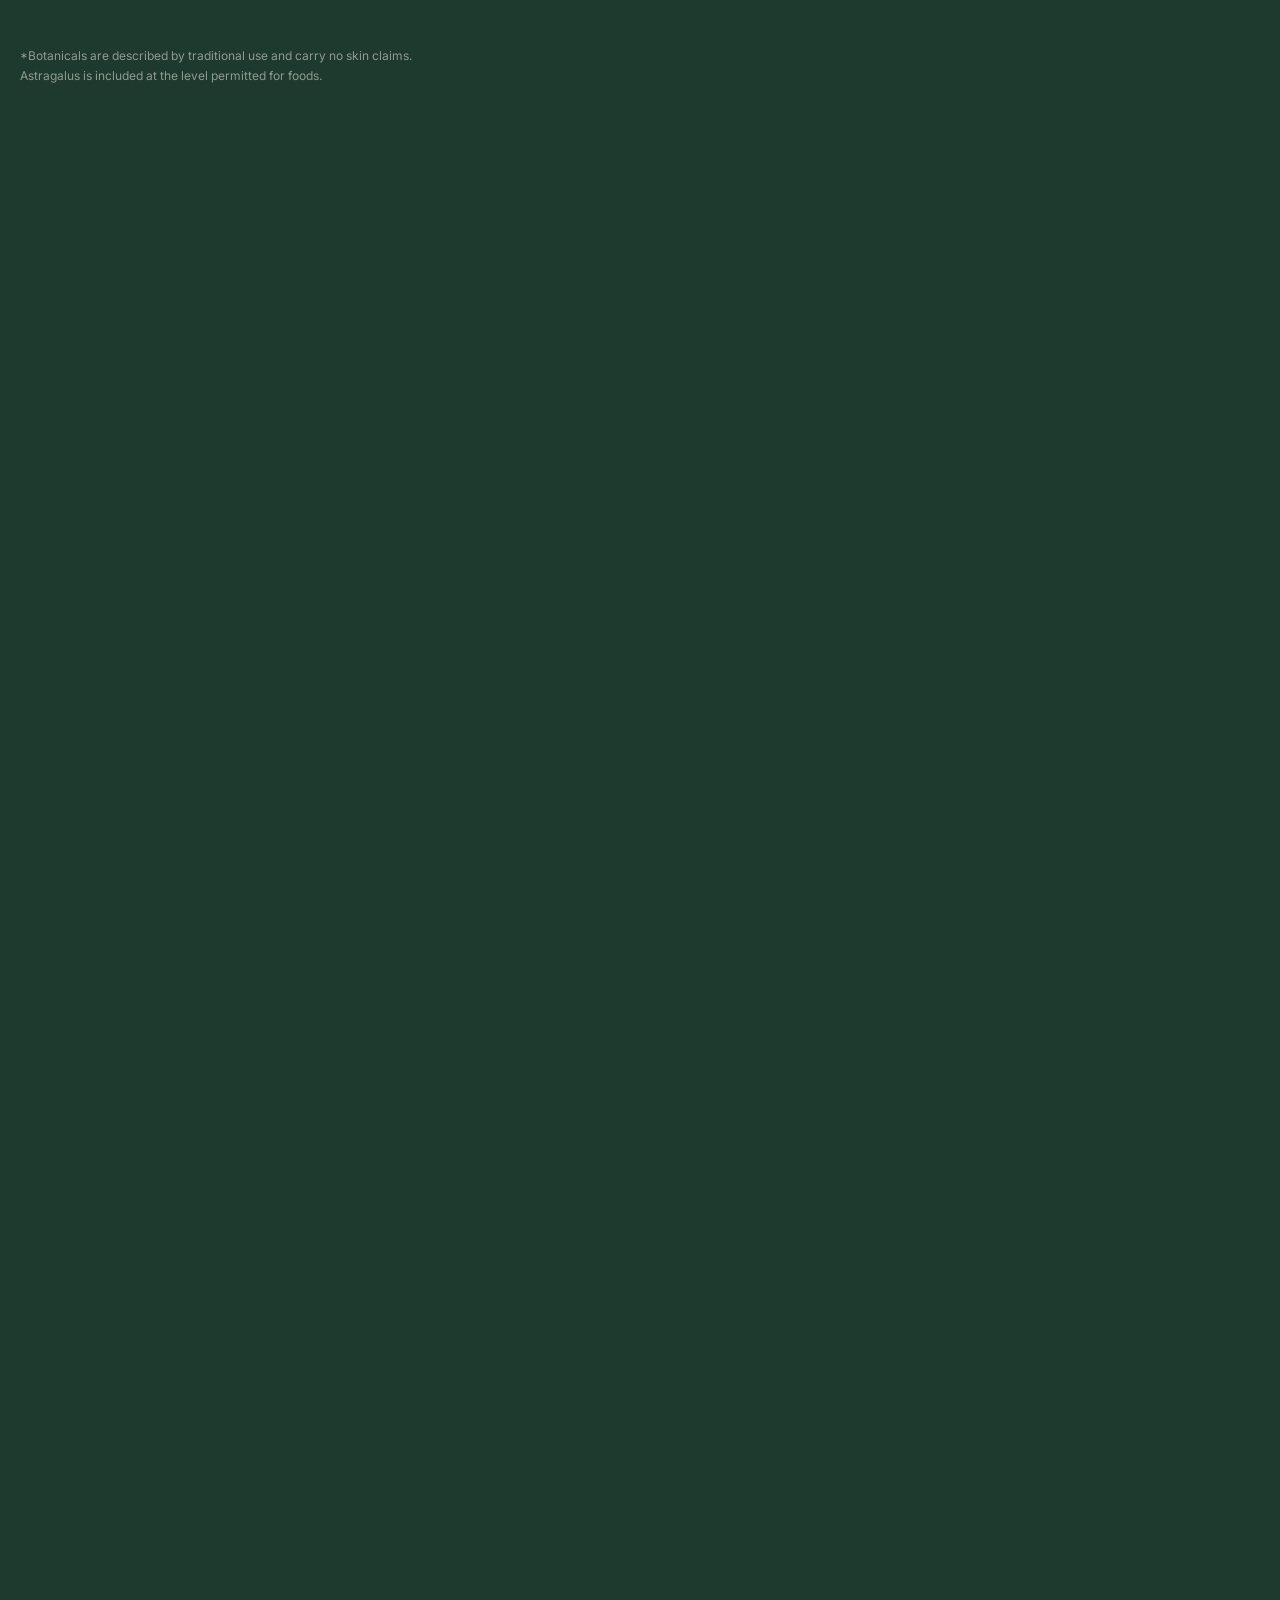
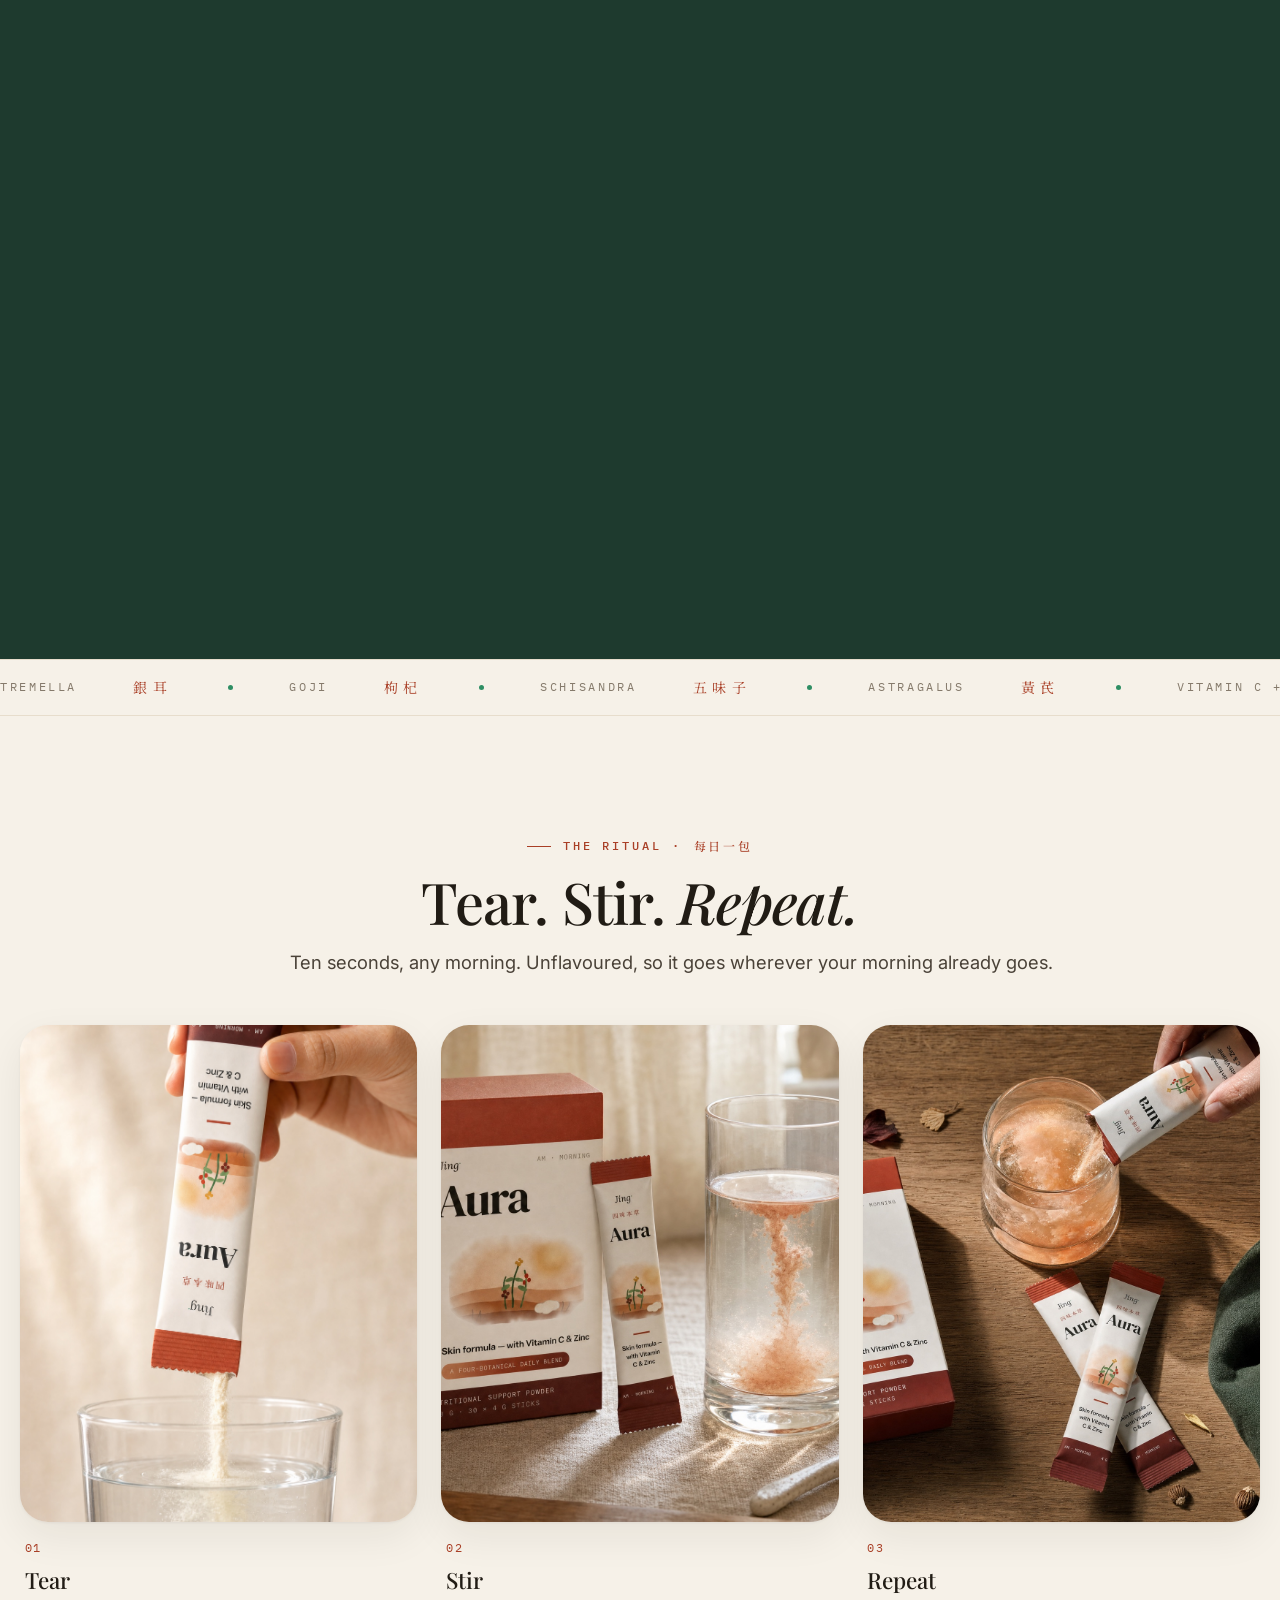
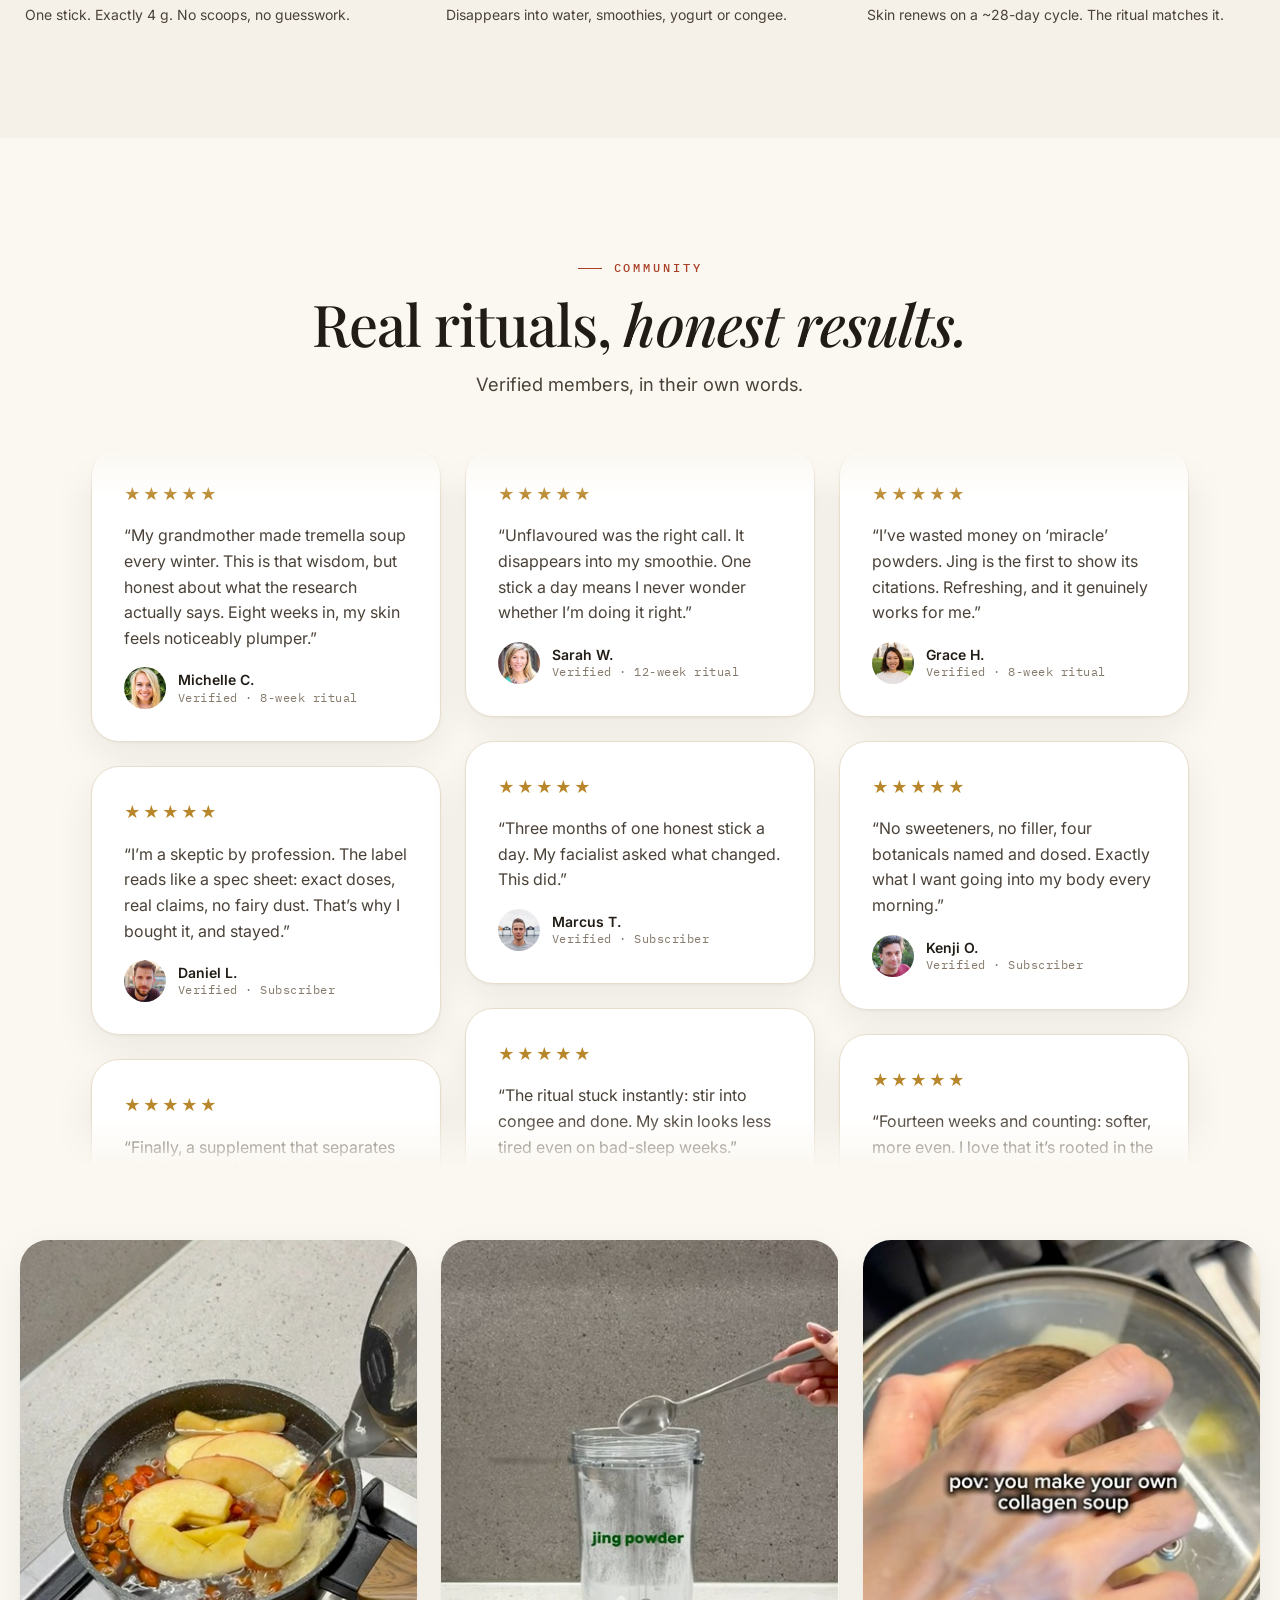
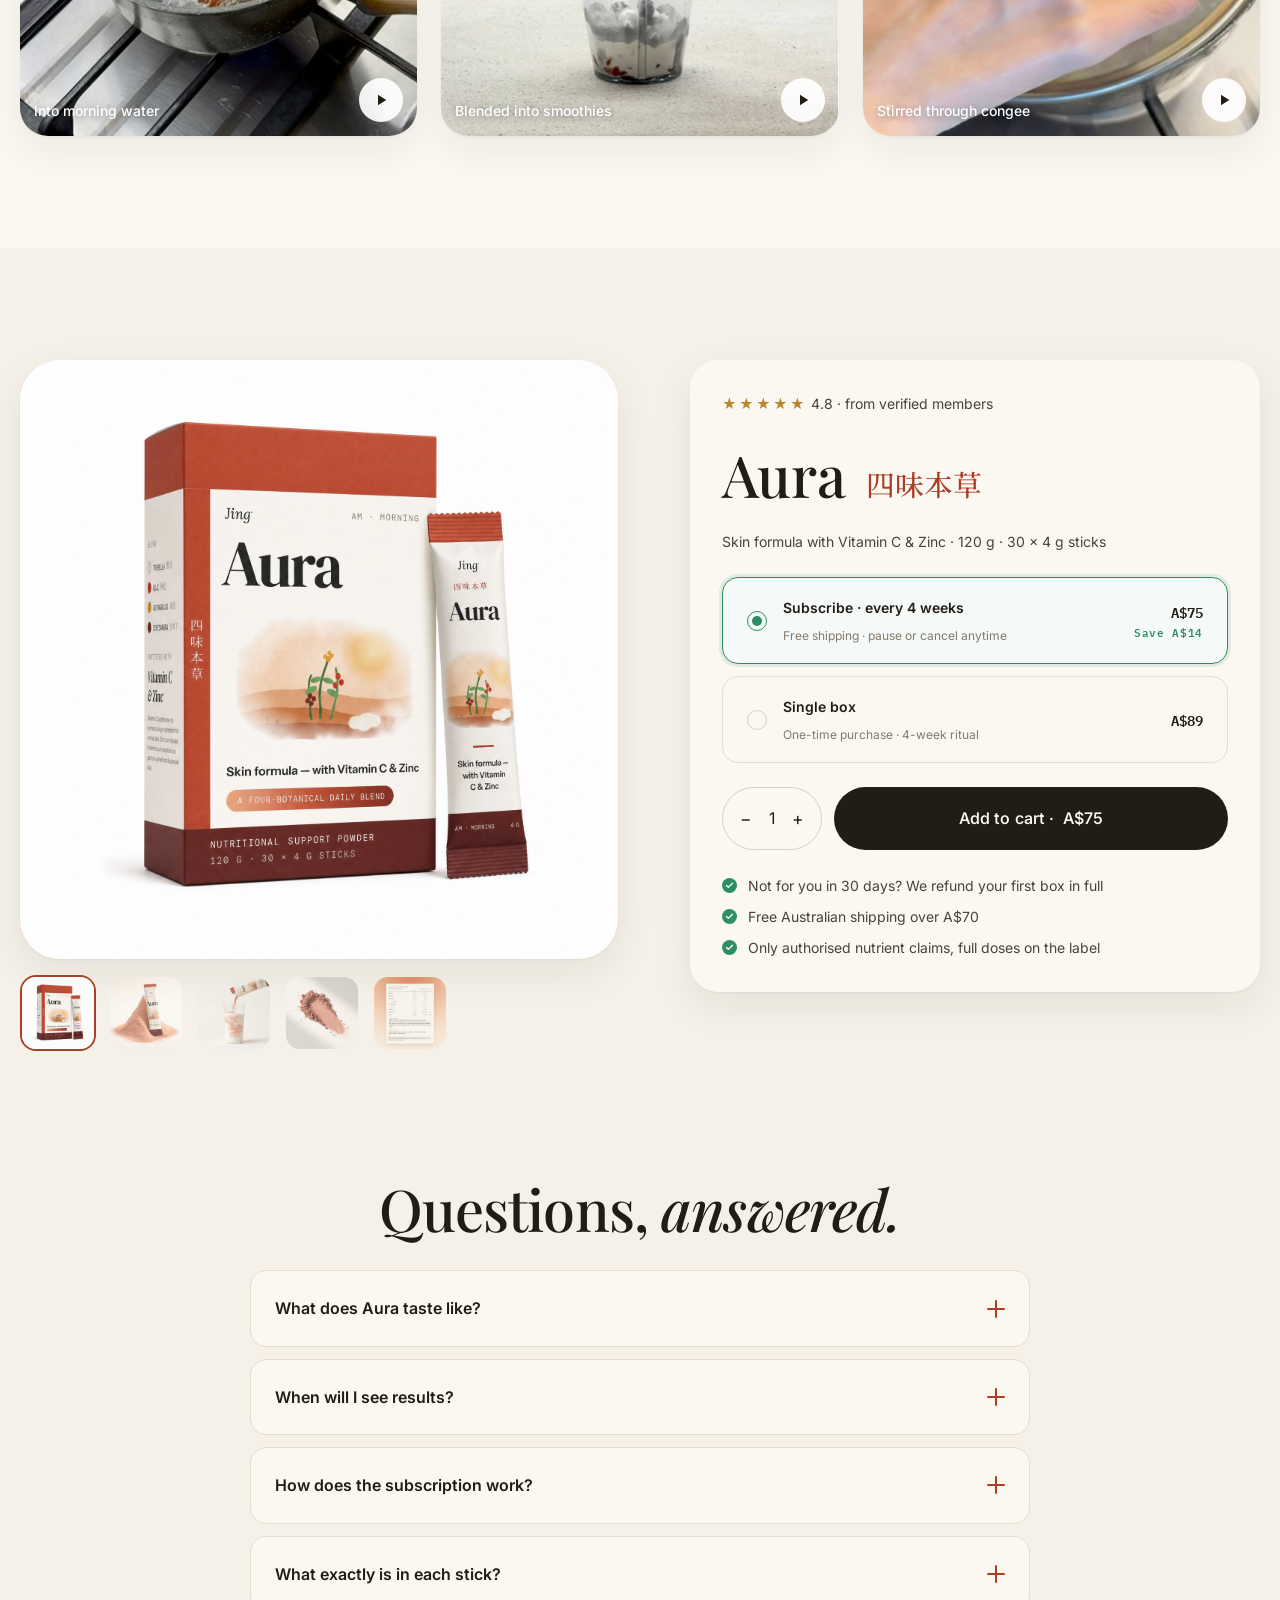
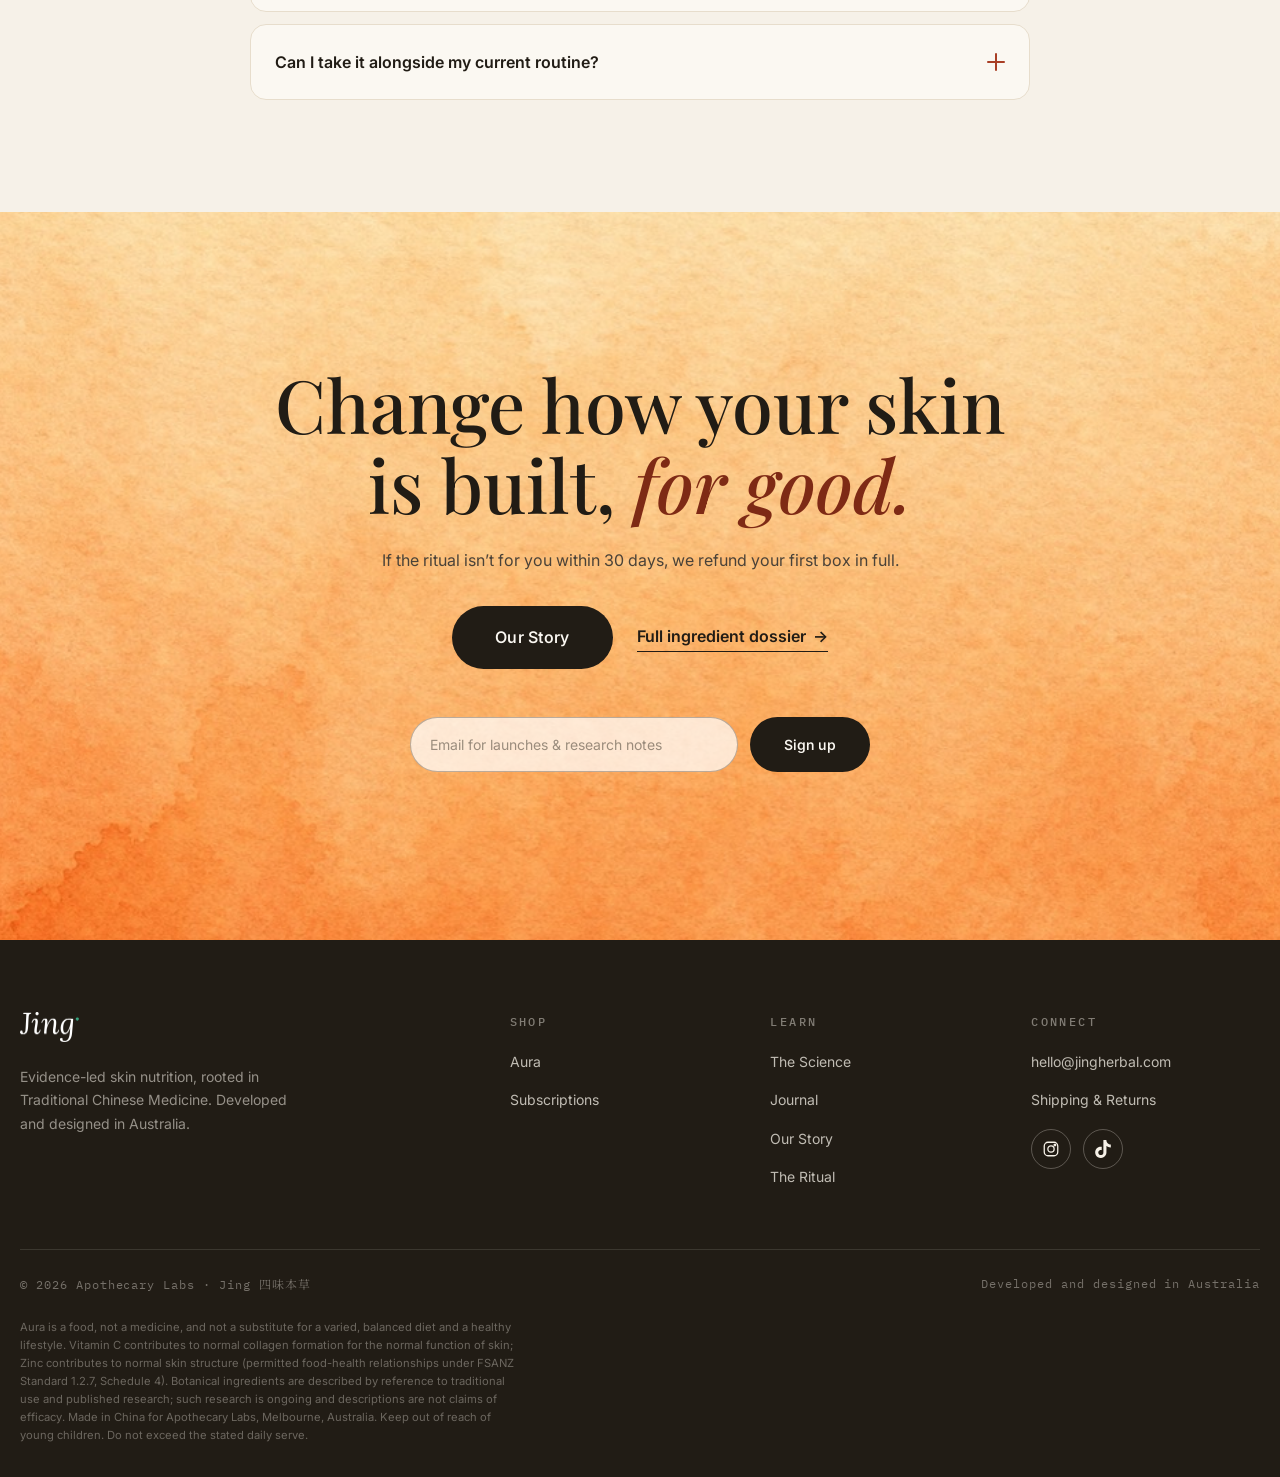
==== commit 61ff0da4: "Footer logo: add missing jade dot to light wordmark Co-Authored-By: Claude Fable 5 <noreply@anthropi" ====
--- a/index.html
+++ b/index.html
@@ -482,7 +482,7 @@
     <div class="container">
       <div class="footer-grid">
         <div>
-          <a href="index.html" class="logo"><img src="assets/logo-light.png" alt="Jing" width="426" height="241"></a>
+          <a href="index.html" class="logo"><img src="assets/logo-light.png" alt="Jing" width="472" height="241"></a>
           <p class="tagline">Evidence-led skin nutrition, rooted in Traditional Chinese Medicine. Developed and designed in Australia.</p>
         </div>
         <div><h4>Shop</h4><ul><li><a href="aura.html">Aura</a></li><li><a href="#buy">Subscriptions</a></li></ul></div>
